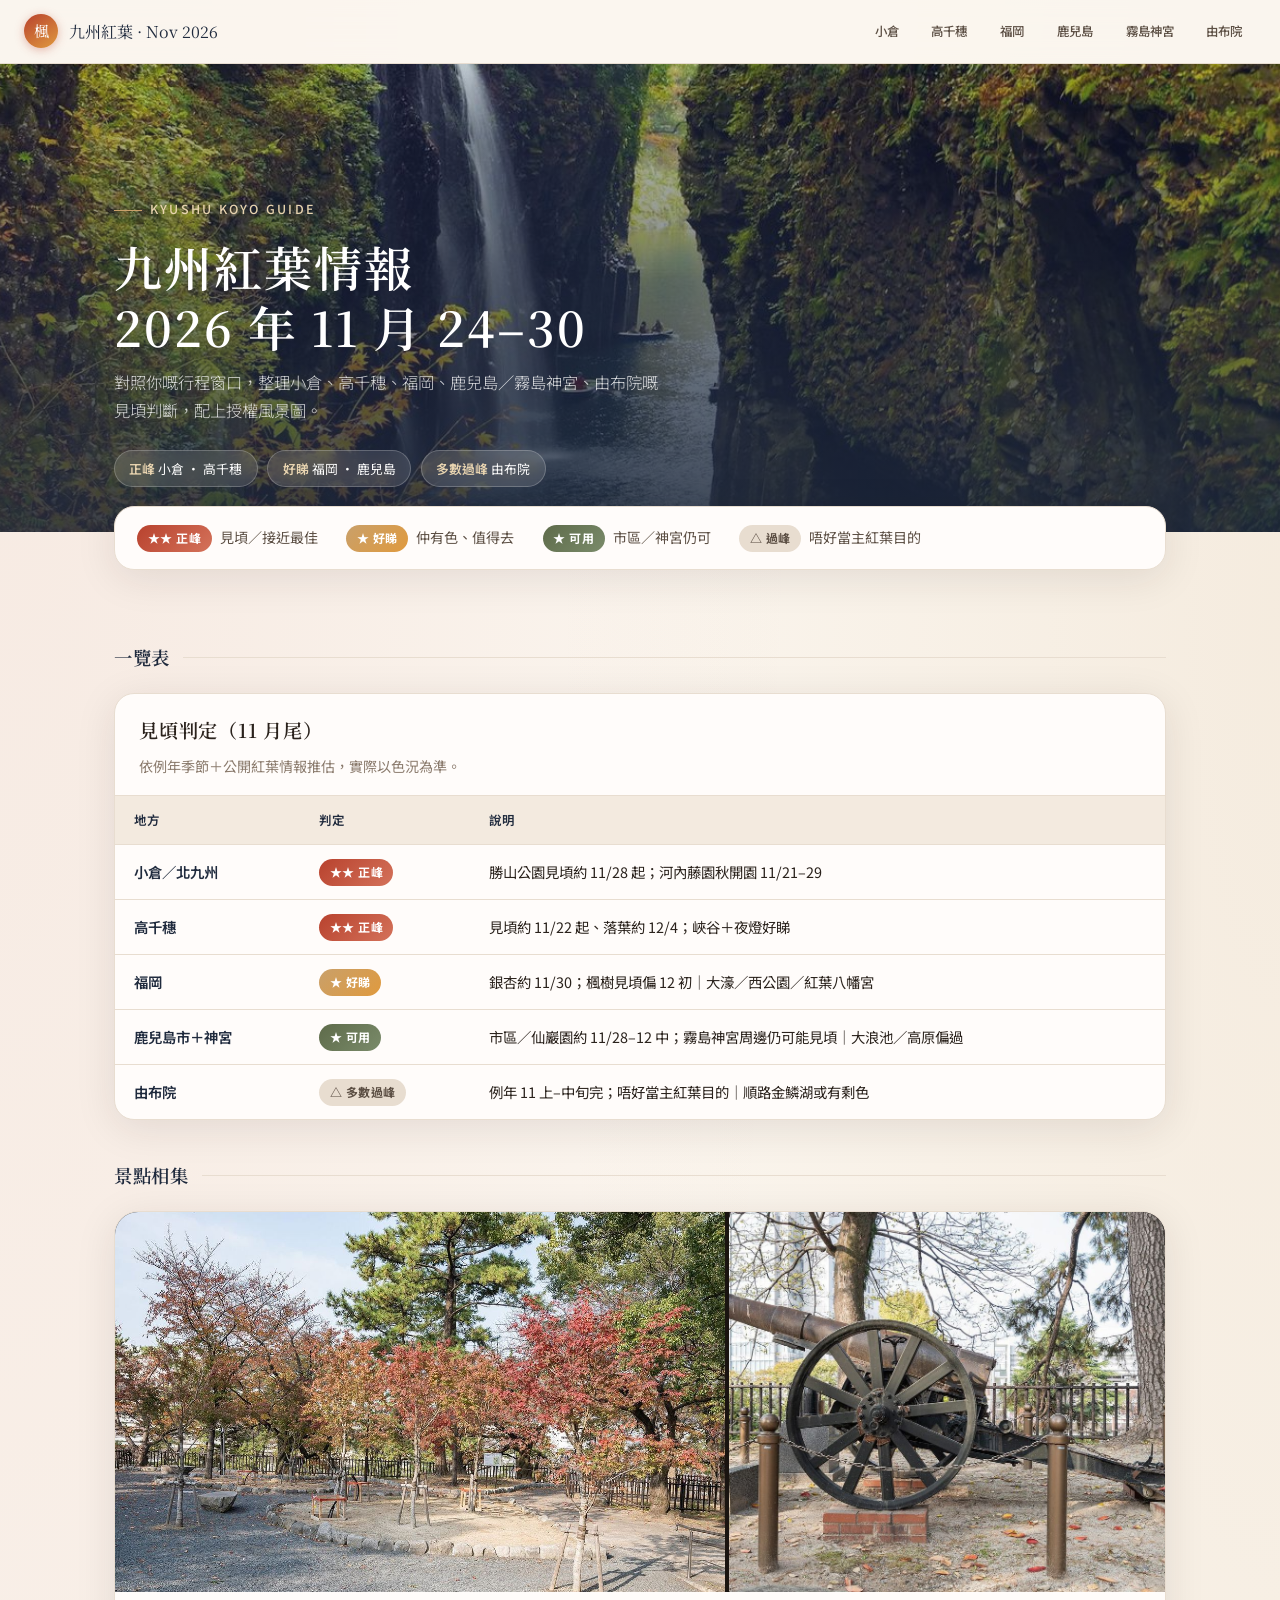
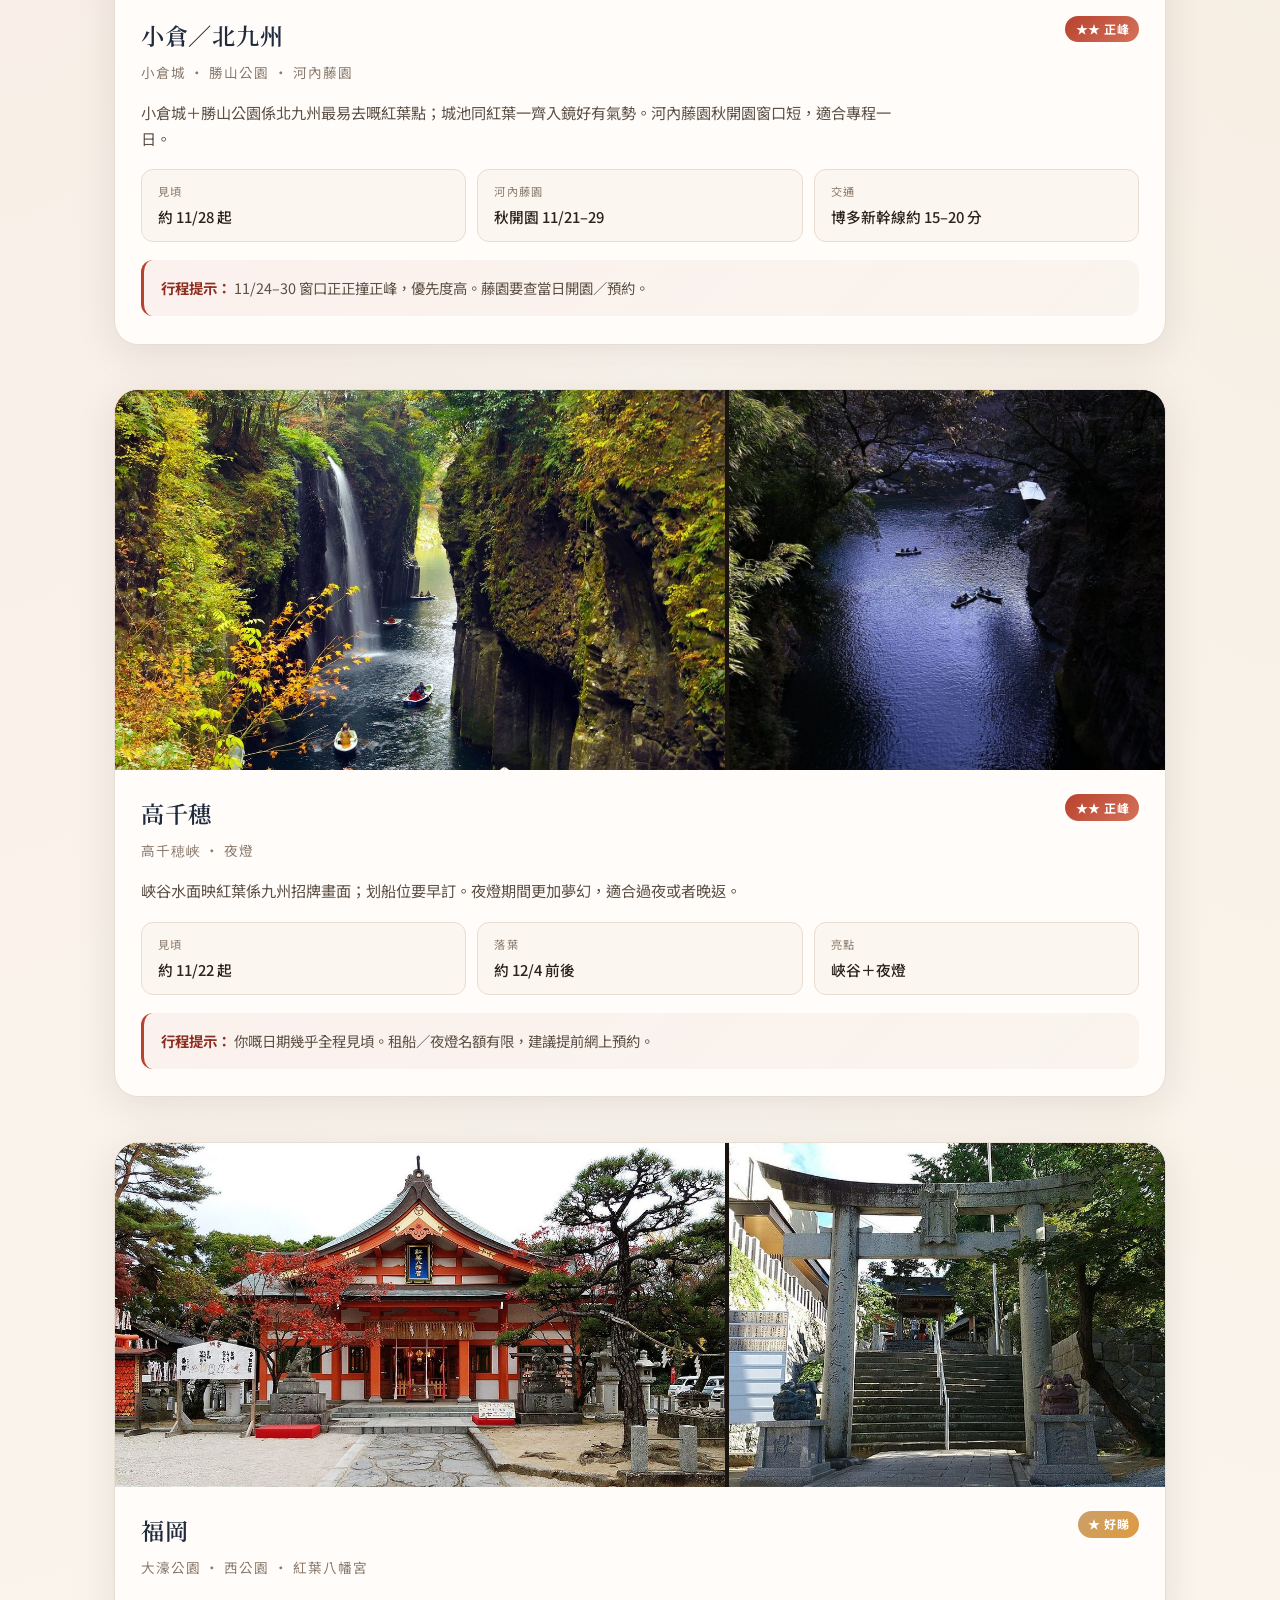
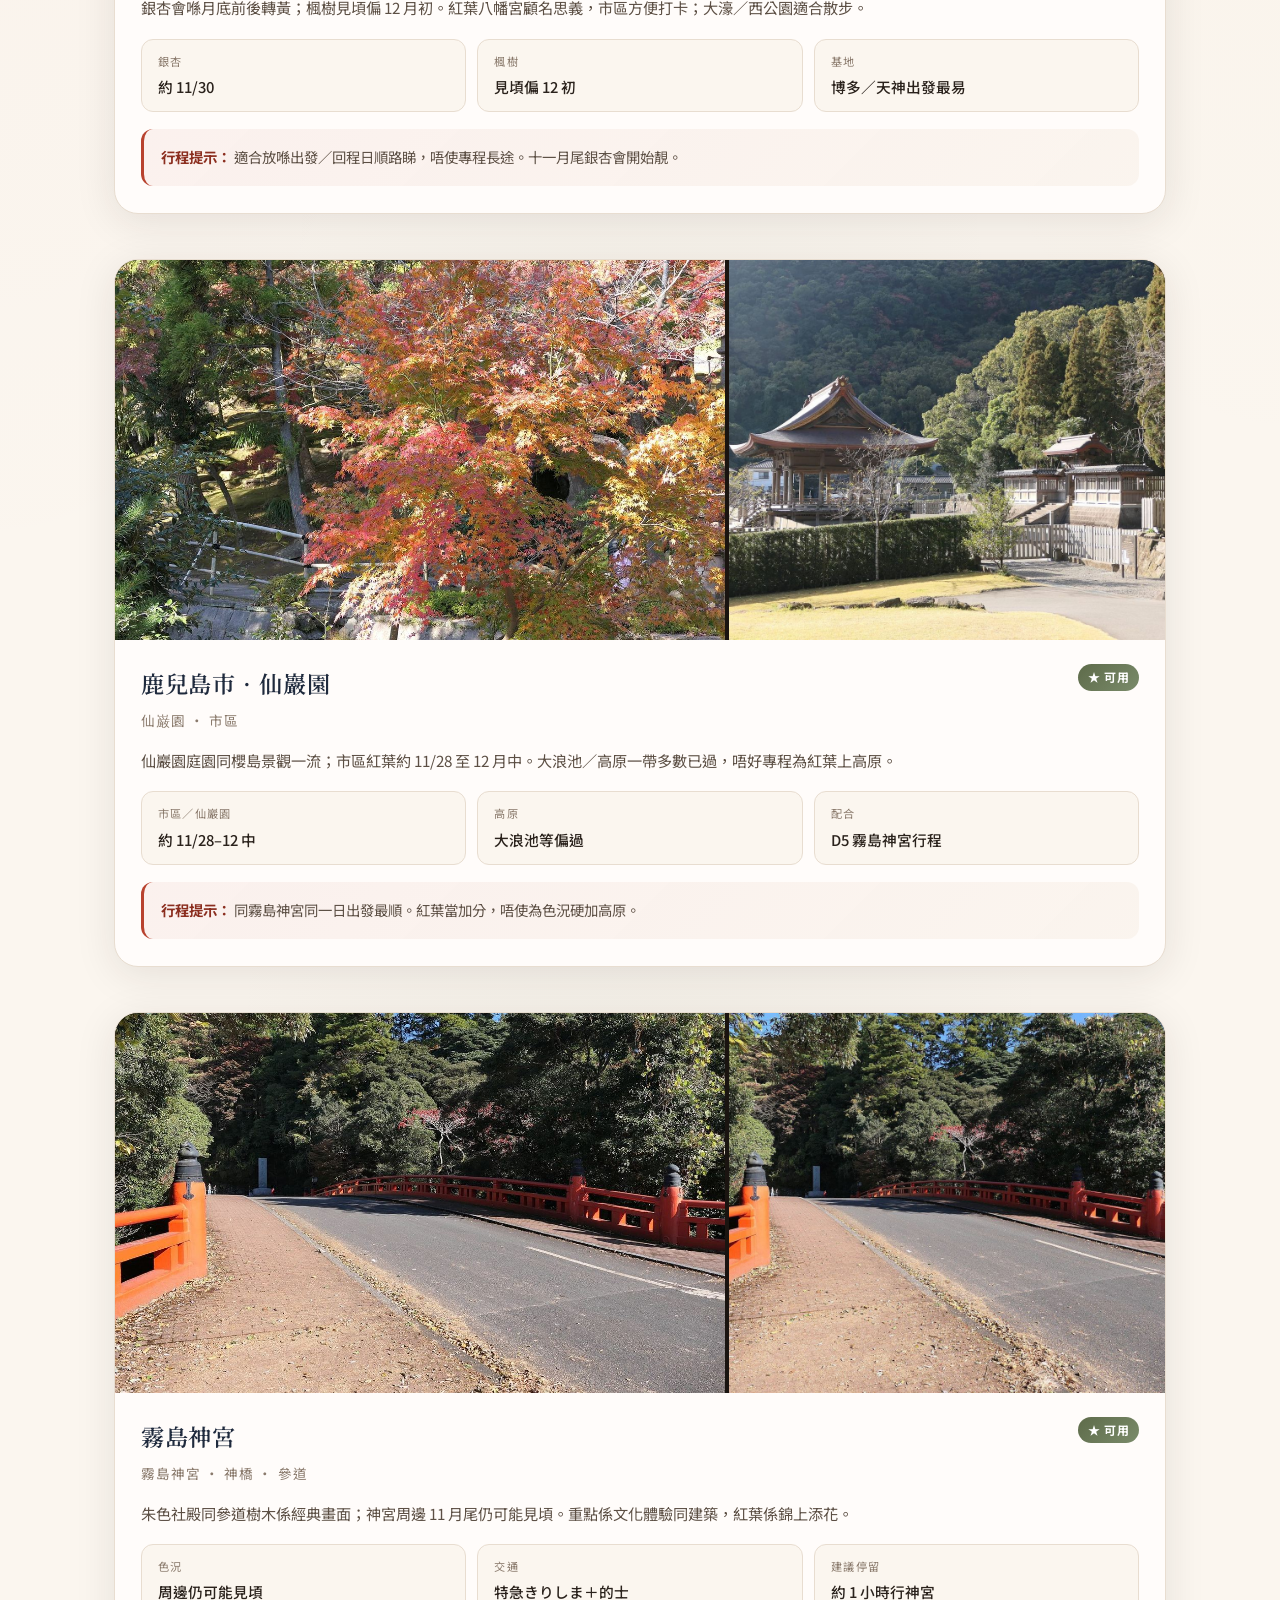
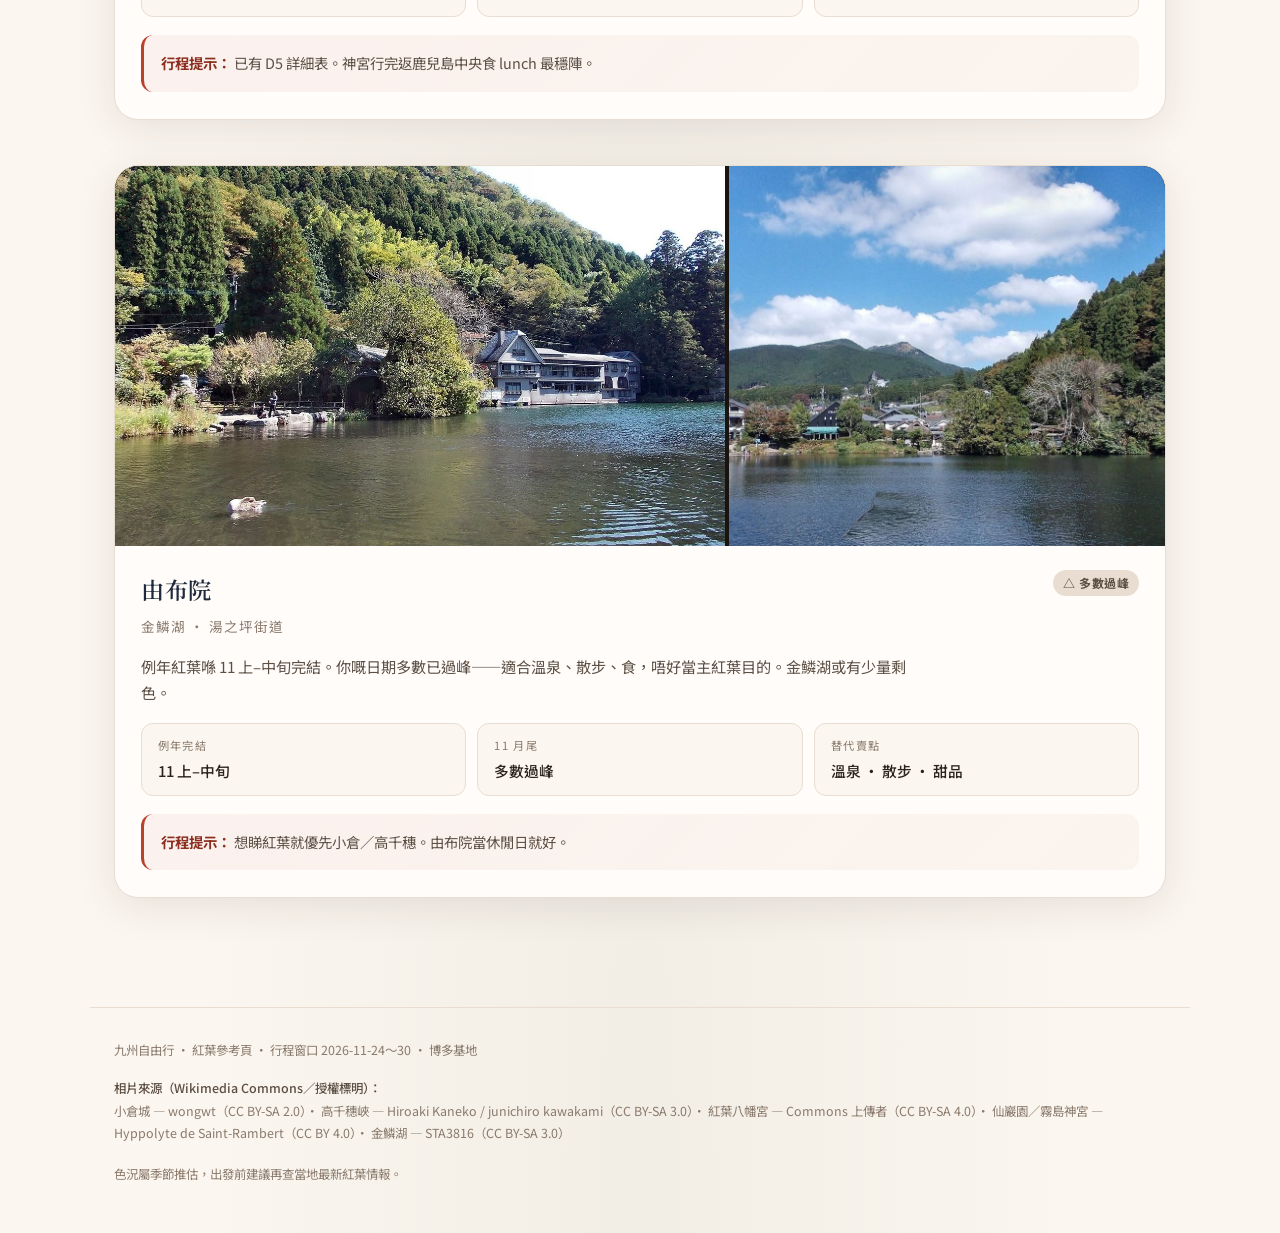
==== koyo/index.html @ 12ecab7a "Add Kyushu autumn foliage photo guide (Nov 2026) Beautiful zh-Hant page with spot ratings and Common" ====
<!DOCTYPE html>
<html lang="zh-Hant">
<head>
<meta charset="UTF-8">
<meta name="viewport" content="width=device-width, initial-scale=1.0">
<title>九州紅葉情報 · 2026 年 11 月尾 | LAWRENCE LAU</title>
<link rel="preconnect" href="https://fonts.googleapis.com">
<link rel="preconnect" href="https://fonts.gstatic.com" crossorigin>
<link href="https://fonts.googleapis.com/css2?family=Noto+Sans+TC:wght@300;400;500;700&family=Noto+Serif+JP:wght@400;600;700&display=swap" rel="stylesheet">
<style>
:root {
  --maple: #B8422E;
  --maple-deep: #8B2E1F;
  --maple-soft: #D4725A;
  --gold: #C9A06A;
  --gold-light: #E8D4B0;
  --amber: #E09A3E;
  --ink: #2A221C;
  --ink-soft: #5C4F44;
  --ink-faint: #8A7A6C;
  --washi: #FBF6EF;
  --washi-warm: #F3EADF;
  --card: #FFFCFA;
  --line: #E8DDD0;
  --moss: #5E6B4A;
  --indigo: #1F2A3D;
  --shadow: 0 8px 40px rgba(42,34,28,0.10);
  --shadow-lg: 0 20px 60px rgba(42,34,28,0.16);
  --radius: 20px;
}
*,*::before,*::after{box-sizing:border-box;margin:0;padding:0}
html{scroll-behavior:smooth}
body{
  font-family:"Noto Sans TC","PingFang TC","Hiragino Sans",sans-serif;
  background:var(--washi);color:var(--ink);line-height:1.7;
  background-image:
    radial-gradient(ellipse at 0% 0%, rgba(184,66,46,0.07) 0%, transparent 45%),
    radial-gradient(ellipse at 100% 10%, rgba(201,160,106,0.12) 0%, transparent 40%),
    radial-gradient(ellipse at 50% 100%, rgba(94,107,74,0.06) 0%, transparent 50%);
  min-height:100vh;
}
h1,h2,h3{font-family:"Noto Serif JP",serif;font-weight:600;letter-spacing:.04em}

/* NAV */
.nav{
  position:sticky;top:0;z-index:50;
  display:flex;align-items:center;justify-content:space-between;
  gap:1rem;padding:.9rem 1.5rem;
  background:rgba(251,246,239,.88);backdrop-filter:blur(14px);
  border-bottom:1px solid var(--line);
}
.nav-brand{display:flex;align-items:center;gap:.7rem;color:var(--indigo);font-family:"Noto Serif JP",serif;font-size:1rem}
.nav-brand .leaf{
  width:34px;height:34px;border-radius:50%;
  background:linear-gradient(145deg,var(--maple),var(--amber));
  display:grid;place-items:center;color:#fff;font-size:.95rem;
  box-shadow:0 2px 10px rgba(184,66,46,.35);
}
.nav-links{display:flex;flex-wrap:wrap;gap:.35rem}
.nav-links a{
  font-size:.78rem;padding:.35rem .85rem;border-radius:999px;
  color:var(--ink-soft);text-decoration:none;font-weight:500;
  transition:.2s;
}
.nav-links a:hover{background:var(--washi-warm);color:var(--maple)}

/* HERO */
.hero{
  position:relative;overflow:hidden;
  min-height:52vh;display:grid;align-items:end;
  color:#fff;
}
.hero-bg{
  position:absolute;inset:0;
  background:
    linear-gradient(180deg, rgba(31,42,61,.25) 0%, rgba(31,42,61,.55) 45%, rgba(31,42,61,.88) 100%),
    url("img/takachiho-hero.jpg") center/cover no-repeat;
  transform:scale(1.02);
}
.hero-inner{position:relative;z-index:1;padding:3.5rem 1.5rem 2.8rem;max-width:1100px;margin:0 auto;width:100%}
.hero-kicker{
  display:inline-flex;align-items:center;gap:.5rem;
  font-size:.78rem;letter-spacing:.18em;text-transform:uppercase;
  color:var(--gold-light);margin-bottom:1rem;font-weight:500;
}
.hero-kicker::before{content:"";width:28px;height:1px;background:var(--gold)}
.hero h1{font-size:clamp(1.8rem,4.5vw,3rem);line-height:1.25;margin-bottom:.8rem;color:#fff}
.hero p{max-width:34rem;font-size:1.02rem;color:rgba(255,255,255,.82);font-weight:300}
.hero-meta{
  display:flex;flex-wrap:wrap;gap:.6rem;margin-top:1.6rem;
}
.chip{
  background:rgba(255,255,255,.12);border:1px solid rgba(255,255,255,.22);
  backdrop-filter:blur(8px);padding:.4rem .9rem;border-radius:999px;
  font-size:.8rem;color:#fff;
}
.chip strong{color:var(--gold-light);font-weight:600}

/* LEGEND */
.legend{
  max-width:1100px;margin:-1.6rem auto 0;position:relative;z-index:2;
  padding:0 1.5rem;
}
.legend-card{
  background:var(--card);border-radius:var(--radius);
  box-shadow:var(--shadow);border:1px solid var(--line);
  padding:1.1rem 1.4rem;display:flex;flex-wrap:wrap;gap:1rem 1.8rem;align-items:center;
}
.legend-item{display:flex;align-items:center;gap:.5rem;font-size:.88rem;color:var(--ink-soft)}
.badge{
  display:inline-flex;align-items:center;gap:.25rem;
  padding:.2rem .65rem;border-radius:999px;font-size:.75rem;font-weight:700;
  letter-spacing:.04em;
}
.badge-peak{background:linear-gradient(135deg,#B8422E,#D4725A);color:#fff}
.badge-good{background:linear-gradient(135deg,#C9A06A,#E09A3E);color:#fff}
.badge-ok{background:linear-gradient(135deg,#5E6B4A,#7A8B6A);color:#fff}
.badge-past{background:#E8DDD0;color:var(--ink-soft)}

/* SECTIONS */
.wrap{max-width:1100px;margin:0 auto;padding:2.5rem 1.5rem 4rem}
.spot{
  margin-bottom:2.8rem;
  background:var(--card);border-radius:calc(var(--radius) + 4px);
  border:1px solid var(--line);box-shadow:var(--shadow);
  overflow:hidden;
  transition:box-shadow .3s, transform .3s;
}
.spot:hover{box-shadow:var(--shadow-lg)}
.spot-gallery{
  display:grid;grid-template-columns:1.4fr 1fr;gap:4px;background:#1a1410;
  min-height:280px;
}
.spot-gallery img{
  width:100%;height:100%;object-fit:cover;display:block;
  min-height:280px;max-height:380px;
  transition:transform .6s ease;
}
.spot:hover .spot-gallery img{transform:scale(1.03)}
.spot-gallery .solo{grid-column:1 / -1}
.spot-gallery.single{grid-template-columns:1fr}
@media (max-width:720px){
  .spot-gallery{grid-template-columns:1fr}
  .spot-gallery img{min-height:220px;max-height:260px}
}
.spot-body{padding:1.5rem 1.6rem 1.7rem}
.spot-head{display:flex;flex-wrap:wrap;align-items:flex-start;justify-content:space-between;gap:1rem;margin-bottom:1rem}
.spot-title{display:flex;flex-direction:column;gap:.35rem}
.spot-title h2{font-size:1.45rem;color:var(--indigo)}
.spot-title .jp{font-size:.85rem;color:var(--ink-faint);font-weight:400;letter-spacing:.08em}
.spot-desc{color:var(--ink-soft);font-size:.95rem;margin-bottom:1.1rem;max-width:48rem}
.facts{
  display:grid;grid-template-columns:repeat(auto-fit,minmax(180px,1fr));gap:.7rem;
}
.fact{
  background:var(--washi);border:1px solid var(--line);border-radius:12px;
  padding:.75rem 1rem;
}
.fact .label{font-size:.7rem;letter-spacing:.12em;color:var(--ink-faint);text-transform:uppercase;margin-bottom:.2rem}
.fact .value{font-size:.92rem;font-weight:500;color:var(--ink)}
.tips{
  margin-top:1.1rem;padding:1rem 1.1rem;border-radius:12px;
  background:linear-gradient(135deg,rgba(184,66,46,.06),rgba(201,160,106,.08));
  border-left:3px solid var(--maple);font-size:.9rem;color:var(--ink-soft);
}
.tips strong{color:var(--maple-deep)}

/* SUMMARY TABLE */
.table-wrap{
  background:var(--card);border:1px solid var(--line);border-radius:var(--radius);
  box-shadow:var(--shadow);overflow:hidden;margin-bottom:2.5rem;
}
.table-wrap h2{padding:1.3rem 1.5rem .5rem;font-size:1.2rem}
.table-wrap .sub{padding:0 1.5rem 1rem;color:var(--ink-faint);font-size:.88rem}
table{width:100%;border-collapse:collapse;font-size:.9rem}
th,td{padding:.85rem 1.2rem;text-align:left;border-top:1px solid var(--line)}
th{background:var(--washi-warm);font-weight:600;color:var(--indigo);font-size:.78rem;letter-spacing:.06em}
td.place{font-weight:600;color:var(--indigo)}
@media (max-width:640px){
  .hide-sm{display:none}
  th,td{padding:.7rem .8rem}
}

/* FOOTER */
footer{
  border-top:1px solid var(--line);padding:2rem 1.5rem 3rem;
  max-width:1100px;margin:0 auto;color:var(--ink-faint);font-size:.78rem;
}
footer a{color:var(--maple)}
.credits{margin-top:1rem;line-height:1.8}
.credits strong{color:var(--ink-soft);font-weight:500}

.section-label{
  display:flex;align-items:center;gap:.8rem;margin:2rem 0 1.2rem;
}
.section-label h2{font-size:1.15rem;color:var(--indigo)}
.section-label::after{content:"";flex:1;height:1px;background:var(--line)}
</style>
</head>
<body>

<nav class="nav">
  <div class="nav-brand"><span class="leaf">楓</span>九州紅葉 · Nov 2026</div>
  <div class="nav-links">
    <a href="#kokura">小倉</a>
    <a href="#takachiho">高千穗</a>
    <a href="#fukuoka">福岡</a>
    <a href="#kagoshima">鹿兒島</a>
    <a href="#kirishima">霧島神宮</a>
    <a href="#yufuin">由布院</a>
  </div>
</nav>

<header class="hero">
  <div class="hero-bg" aria-hidden="true"></div>
  <div class="hero-inner">
    <div class="hero-kicker">Kyushu Koyo Guide</div>
    <h1>九州紅葉情報<br>2026 年 11 月 24–30</h1>
    <p>對照你嘅行程窗口，整理小倉、高千穗、福岡、鹿兒島／霧島神宮、由布院嘅見頃判斷，配上授權風景圖。</p>
    <div class="hero-meta">
      <span class="chip"><strong>正峰</strong> 小倉 · 高千穗</span>
      <span class="chip"><strong>好睇</strong> 福岡 · 鹿兒島</span>
      <span class="chip"><strong>多數過峰</strong> 由布院</span>
    </div>
  </div>
</header>

<div class="legend">
  <div class="legend-card">
    <div class="legend-item"><span class="badge badge-peak">★★ 正峰</span> 見頃／接近最佳</div>
    <div class="legend-item"><span class="badge badge-good">★ 好睇</span> 仲有色、值得去</div>
    <div class="legend-item"><span class="badge badge-ok">★ 可用</span> 市區／神宮仍可</div>
    <div class="legend-item"><span class="badge badge-past">△ 過峰</span> 唔好當主紅葉目的</div>
  </div>
</div>

<main class="wrap">

  <div class="section-label"><h2>一覽表</h2></div>
  <div class="table-wrap">
    <h2>見頃判定（11 月尾）</h2>
    <p class="sub">依例年季節＋公開紅葉情報推估，實際以色況為準。</p>
    <table>
      <thead>
        <tr><th>地方</th><th>判定</th><th class="hide-sm">說明</th></tr>
      </thead>
      <tbody>
        <tr>
          <td class="place">小倉／北九州</td>
          <td><span class="badge badge-peak">★★ 正峰</span></td>
          <td class="hide-sm">勝山公園見頃約 11/28 起；河內藤園秋開園 11/21–29</td>
        </tr>
        <tr>
          <td class="place">高千穗</td>
          <td><span class="badge badge-peak">★★ 正峰</span></td>
          <td class="hide-sm">見頃約 11/22 起、落葉約 12/4；峽谷＋夜燈好睇</td>
        </tr>
        <tr>
          <td class="place">福岡</td>
          <td><span class="badge badge-good">★ 好睇</span></td>
          <td class="hide-sm">銀杏約 11/30；楓樹見頃偏 12 初｜大濠／西公園／紅葉八幡宮</td>
        </tr>
        <tr>
          <td class="place">鹿兒島市＋神宮</td>
          <td><span class="badge badge-ok">★ 可用</span></td>
          <td class="hide-sm">市區／仙巖園約 11/28–12 中；霧島神宮周邊仍可能見頃｜大浪池／高原偏過</td>
        </tr>
        <tr>
          <td class="place">由布院</td>
          <td><span class="badge badge-past">△ 多數過峰</span></td>
          <td class="hide-sm">例年 11 上–中旬完；唔好當主紅葉目的｜順路金鱗湖或有剩色</td>
        </tr>
      </tbody>
    </table>
  </div>

  <div class="section-label"><h2>景點相集</h2></div>

  <!-- KOKURA -->
  <article class="spot" id="kokura">
    <div class="spot-gallery">
      <img src="img/kokura-hero.jpg" alt="小倉城秋色" loading="lazy">
      <img src="img/kokura-2.jpg" alt="小倉城另一角度" loading="lazy">
    </div>
    <div class="spot-body">
      <div class="spot-head">
        <div class="spot-title">
          <h2>小倉／北九州</h2>
          <span class="jp">小倉城 · 勝山公園 · 河內藤園</span>
        </div>
        <span class="badge badge-peak">★★ 正峰</span>
      </div>
      <p class="spot-desc">小倉城＋勝山公園係北九州最易去嘅紅葉點；城池同紅葉一齊入鏡好有氣勢。河內藤園秋開園窗口短，適合專程一日。</p>
      <div class="facts">
        <div class="fact"><div class="label">見頃</div><div class="value">約 11/28 起</div></div>
        <div class="fact"><div class="label">河內藤園</div><div class="value">秋開園 11/21–29</div></div>
        <div class="fact"><div class="label">交通</div><div class="value">博多新幹線約 15–20 分</div></div>
      </div>
      <div class="tips"><strong>行程提示：</strong> 11/24–30 窗口正正撞正峰，優先度高。藤園要查當日開園／預約。</div>
    </div>
  </article>

  <!-- TAKACHIHO -->
  <article class="spot" id="takachiho">
    <div class="spot-gallery">
      <img src="img/takachiho-hero.jpg" alt="高千穗峽秋色" loading="lazy">
      <img src="img/takachiho-2.jpg" alt="高千穗峽" loading="lazy">
    </div>
    <div class="spot-body">
      <div class="spot-head">
        <div class="spot-title">
          <h2>高千穗</h2>
          <span class="jp">高千穂峡 · 夜燈</span>
        </div>
        <span class="badge badge-peak">★★ 正峰</span>
      </div>
      <p class="spot-desc">峽谷水面映紅葉係九州招牌畫面；划船位要早訂。夜燈期間更加夢幻，適合過夜或者晚返。</p>
      <div class="facts">
        <div class="fact"><div class="label">見頃</div><div class="value">約 11/22 起</div></div>
        <div class="fact"><div class="label">落葉</div><div class="value">約 12/4 前後</div></div>
        <div class="fact"><div class="label">亮點</div><div class="value">峽谷＋夜燈</div></div>
      </div>
      <div class="tips"><strong>行程提示：</strong> 你嘅日期幾乎全程見頃。租船／夜燈名額有限，建議提前網上預約。</div>
    </div>
  </article>

  <!-- FUKUOKA -->
  <article class="spot" id="fukuoka">
    <div class="spot-gallery">
      <img src="img/fukuoka-hero.jpg" alt="福岡紅葉八幡宮" loading="lazy">
      <img src="img/fukuoka-2.jpg" alt="紅葉八幡宮鳥居" loading="lazy">
    </div>
    <div class="spot-body">
      <div class="spot-head">
        <div class="spot-title">
          <h2>福岡</h2>
          <span class="jp">大濠公園 · 西公園 · 紅葉八幡宮</span>
        </div>
        <span class="badge badge-good">★ 好睇</span>
      </div>
      <p class="spot-desc">銀杏會喺月底前後轉黃；楓樹見頃偏 12 月初。紅葉八幡宮顧名思義，市區方便打卡；大濠／西公園適合散步。</p>
      <div class="facts">
        <div class="fact"><div class="label">銀杏</div><div class="value">約 11/30</div></div>
        <div class="fact"><div class="label">楓樹</div><div class="value">見頃偏 12 初</div></div>
        <div class="fact"><div class="label">基地</div><div class="value">博多／天神出發最易</div></div>
      </div>
      <div class="tips"><strong>行程提示：</strong> 適合放喺出發／回程日順路睇，唔使專程長途。十一月尾銀杏會開始靚。</div>
    </div>
  </article>

  <!-- KAGOSHIMA -->
  <article class="spot" id="kagoshima">
    <div class="spot-gallery">
      <img src="img/kagoshima-hero.jpg" alt="仙巖園庭園" loading="lazy">
      <img src="img/kagoshima-2.jpg" alt="仙巖園散步道" loading="lazy">
    </div>
    <div class="spot-body">
      <div class="spot-head">
        <div class="spot-title">
          <h2>鹿兒島市 · 仙巖園</h2>
          <span class="jp">仙巌園 · 市區</span>
        </div>
        <span class="badge badge-ok">★ 可用</span>
      </div>
      <p class="spot-desc">仙巖園庭園同櫻島景觀一流；市區紅葉約 11/28 至 12 月中。大浪池／高原一帶多數已過，唔好專程為紅葉上高原。</p>
      <div class="facts">
        <div class="fact"><div class="label">市區／仙巖園</div><div class="value">約 11/28–12 中</div></div>
        <div class="fact"><div class="label">高原</div><div class="value">大浪池等偏過</div></div>
        <div class="fact"><div class="label">配合</div><div class="value">D5 霧島神宮行程</div></div>
      </div>
      <div class="tips"><strong>行程提示：</strong> 同霧島神宮同一日出發最順。紅葉當加分，唔使為色況硬加高原。</div>
    </div>
  </article>

  <!-- KIRISHIMA -->
  <article class="spot" id="kirishima">
    <div class="spot-gallery">
      <img src="img/kirishima-hero.jpg" alt="霧島神宮參道" loading="lazy">
      <img src="img/kirishima-2.jpg" alt="霧島神宮神橋" loading="lazy">
    </div>
    <div class="spot-body">
      <div class="spot-head">
        <div class="spot-title">
          <h2>霧島神宮</h2>
          <span class="jp">霧島神宮 · 神橋 · 參道</span>
        </div>
        <span class="badge badge-ok">★ 可用</span>
      </div>
      <p class="spot-desc">朱色社殿同參道樹木係經典畫面；神宮周邊 11 月尾仍可能見頃。重點係文化體驗同建築，紅葉係錦上添花。</p>
      <div class="facts">
        <div class="fact"><div class="label">色況</div><div class="value">周邊仍可能見頃</div></div>
        <div class="fact"><div class="label">交通</div><div class="value">特急きりしま＋的士</div></div>
        <div class="fact"><div class="label">建議停留</div><div class="value">約 1 小時行神宮</div></div>
      </div>
      <div class="tips"><strong>行程提示：</strong> 已有 D5 詳細表。神宮行完返鹿兒島中央食 lunch 最穩陣。</div>
    </div>
  </article>

  <!-- YUFUIN -->
  <article class="spot" id="yufuin">
    <div class="spot-gallery">
      <img src="img/yufuin-hero.jpg" alt="金鱗湖" loading="lazy">
      <img src="img/yufuin-2.jpg" alt="金鱗湖秋景" loading="lazy">
    </div>
    <div class="spot-body">
      <div class="spot-head">
        <div class="spot-title">
          <h2>由布院</h2>
          <span class="jp">金鱗湖 · 湯之坪街道</span>
        </div>
        <span class="badge badge-past">△ 多數過峰</span>
      </div>
      <p class="spot-desc">例年紅葉喺 11 上–中旬完結。你嘅日期多數已過峰——適合溫泉、散步、食，唔好當主紅葉目的。金鱗湖或有少量剩色。</p>
      <div class="facts">
        <div class="fact"><div class="label">例年完結</div><div class="value">11 上–中旬</div></div>
        <div class="fact"><div class="label">11 月尾</div><div class="value">多數過峰</div></div>
        <div class="fact"><div class="label">替代賣點</div><div class="value">溫泉 · 散步 · 甜品</div></div>
      </div>
      <div class="tips"><strong>行程提示：</strong> 想睇紅葉就優先小倉／高千穗。由布院當休閒日就好。</div>
    </div>
  </article>

</main>

<footer>
  <p>九州自由行 · 紅葉參考頁 · 行程窗口 2026-11-24～30 · 博多基地</p>
  <div class="credits">
    <strong>相片來源（Wikimedia Commons／授權標明）：</strong><br>
    小倉城 — wongwt（CC BY-SA 2.0）·
    高千穗峽 — Hiroaki Kaneko / junichiro kawakami（CC BY-SA 3.0）·
    紅葉八幡宮 — Commons 上傳者（CC BY-SA 4.0）·
    仙巖園／霧島神宮 — Hyppolyte de Saint-Rambert（CC BY 4.0）·
    金鱗湖 — STA3816（CC BY-SA 3.0）
  </div>
  <p style="margin-top:1.2rem">色況屬季節推估，出發前建議再查當地最新紅葉情報。</p>
</footer>

</body>
</html>
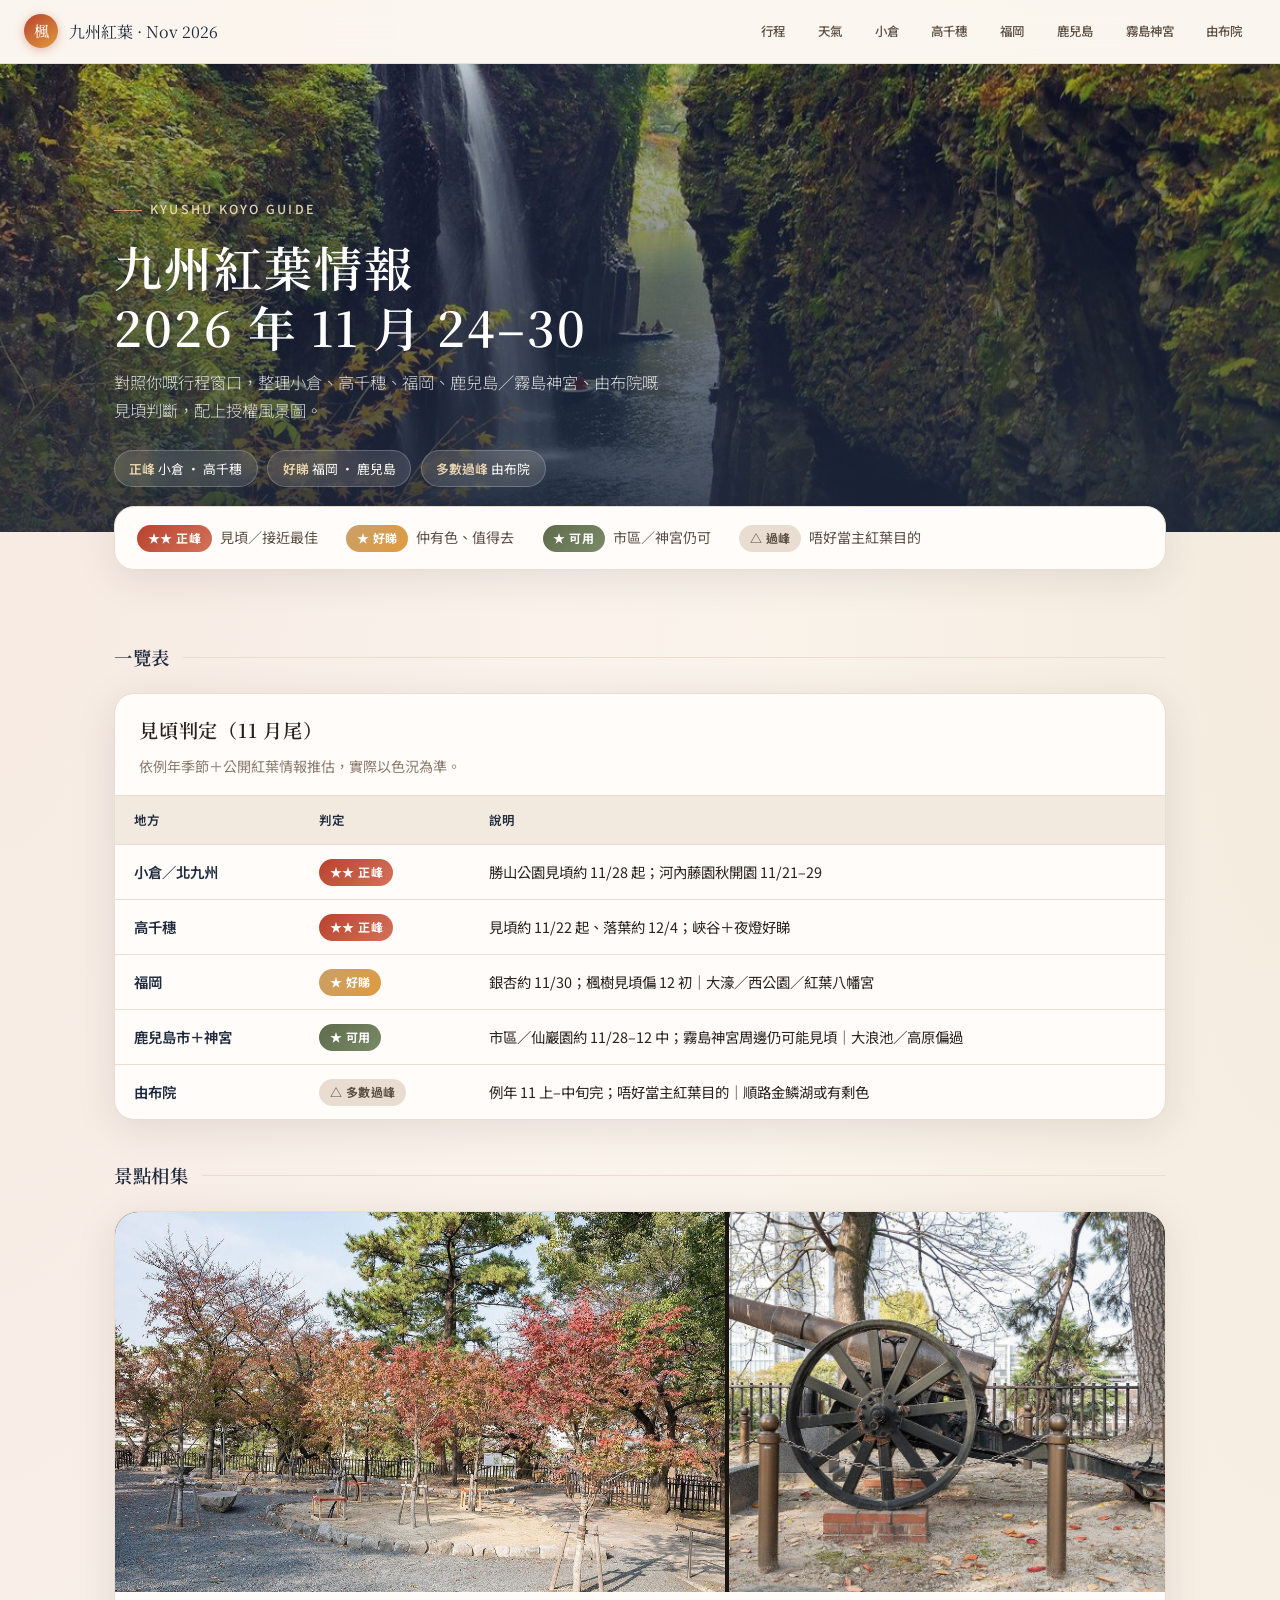
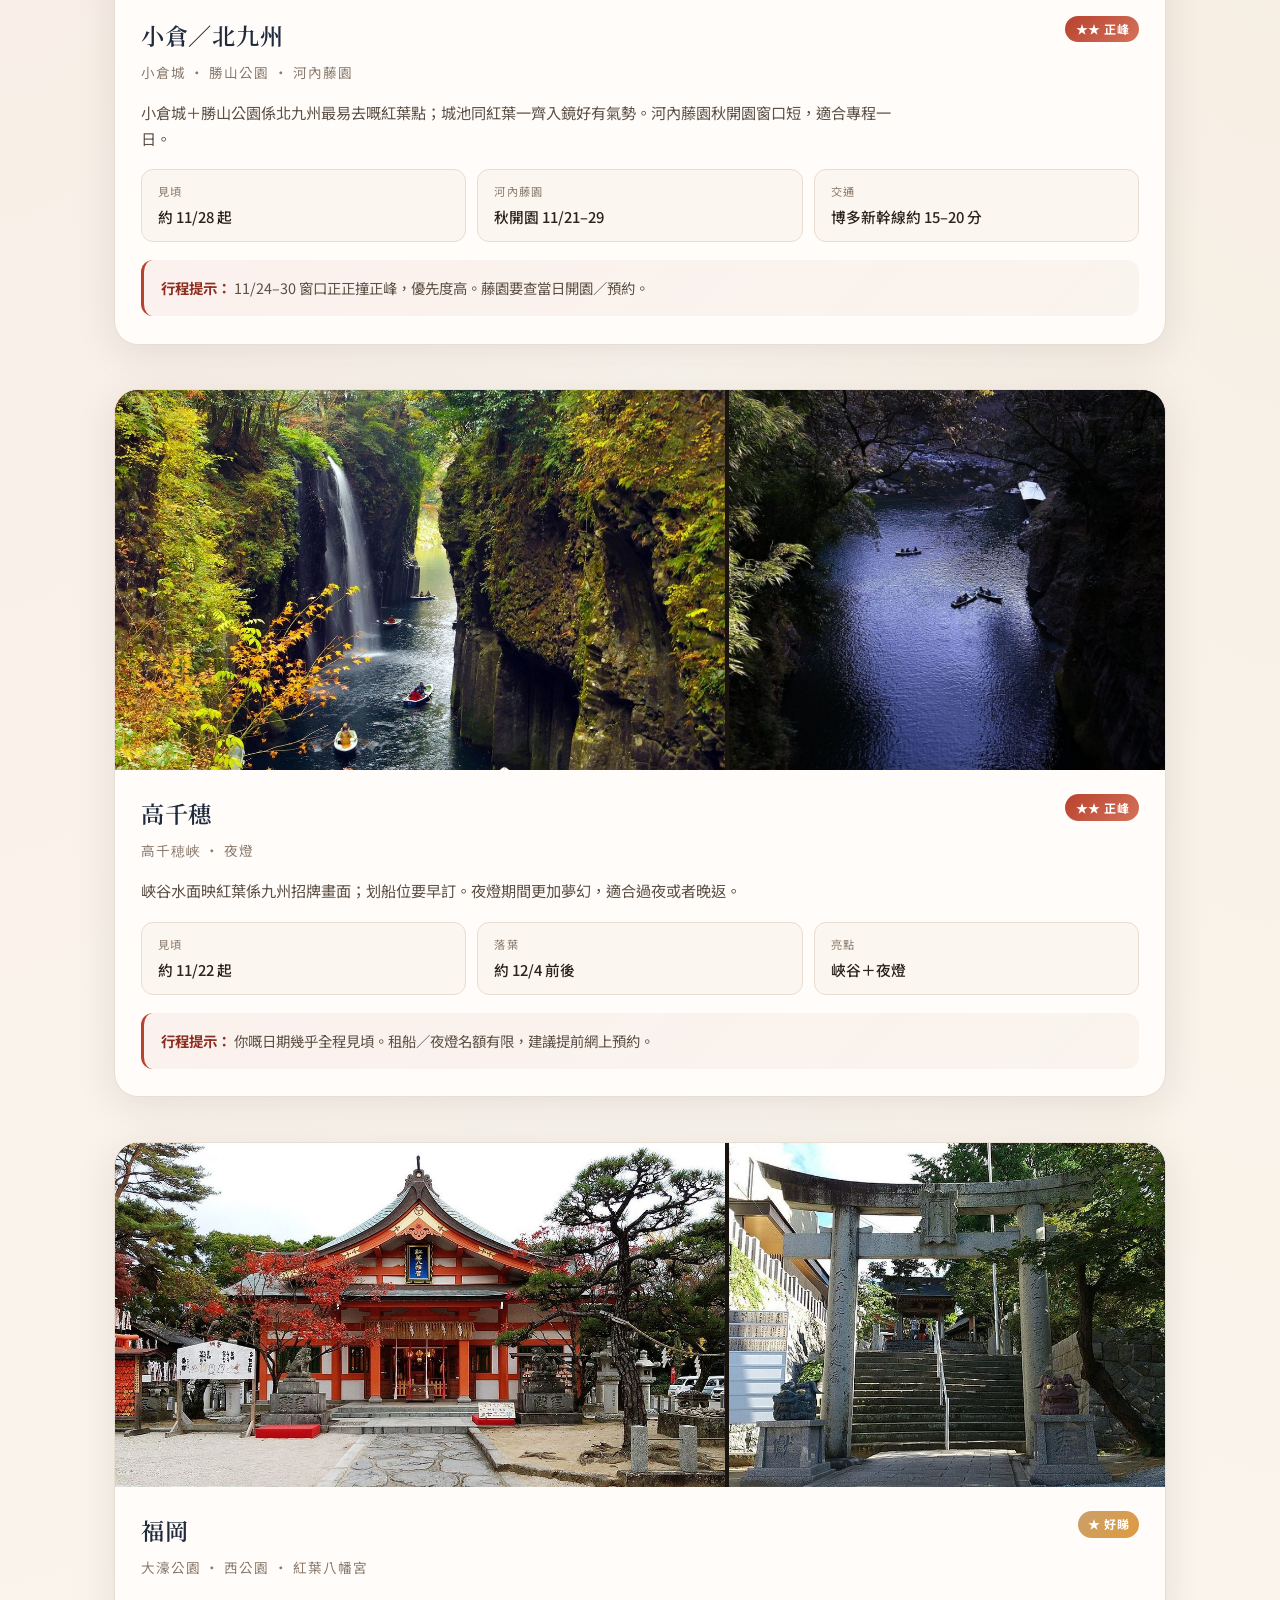
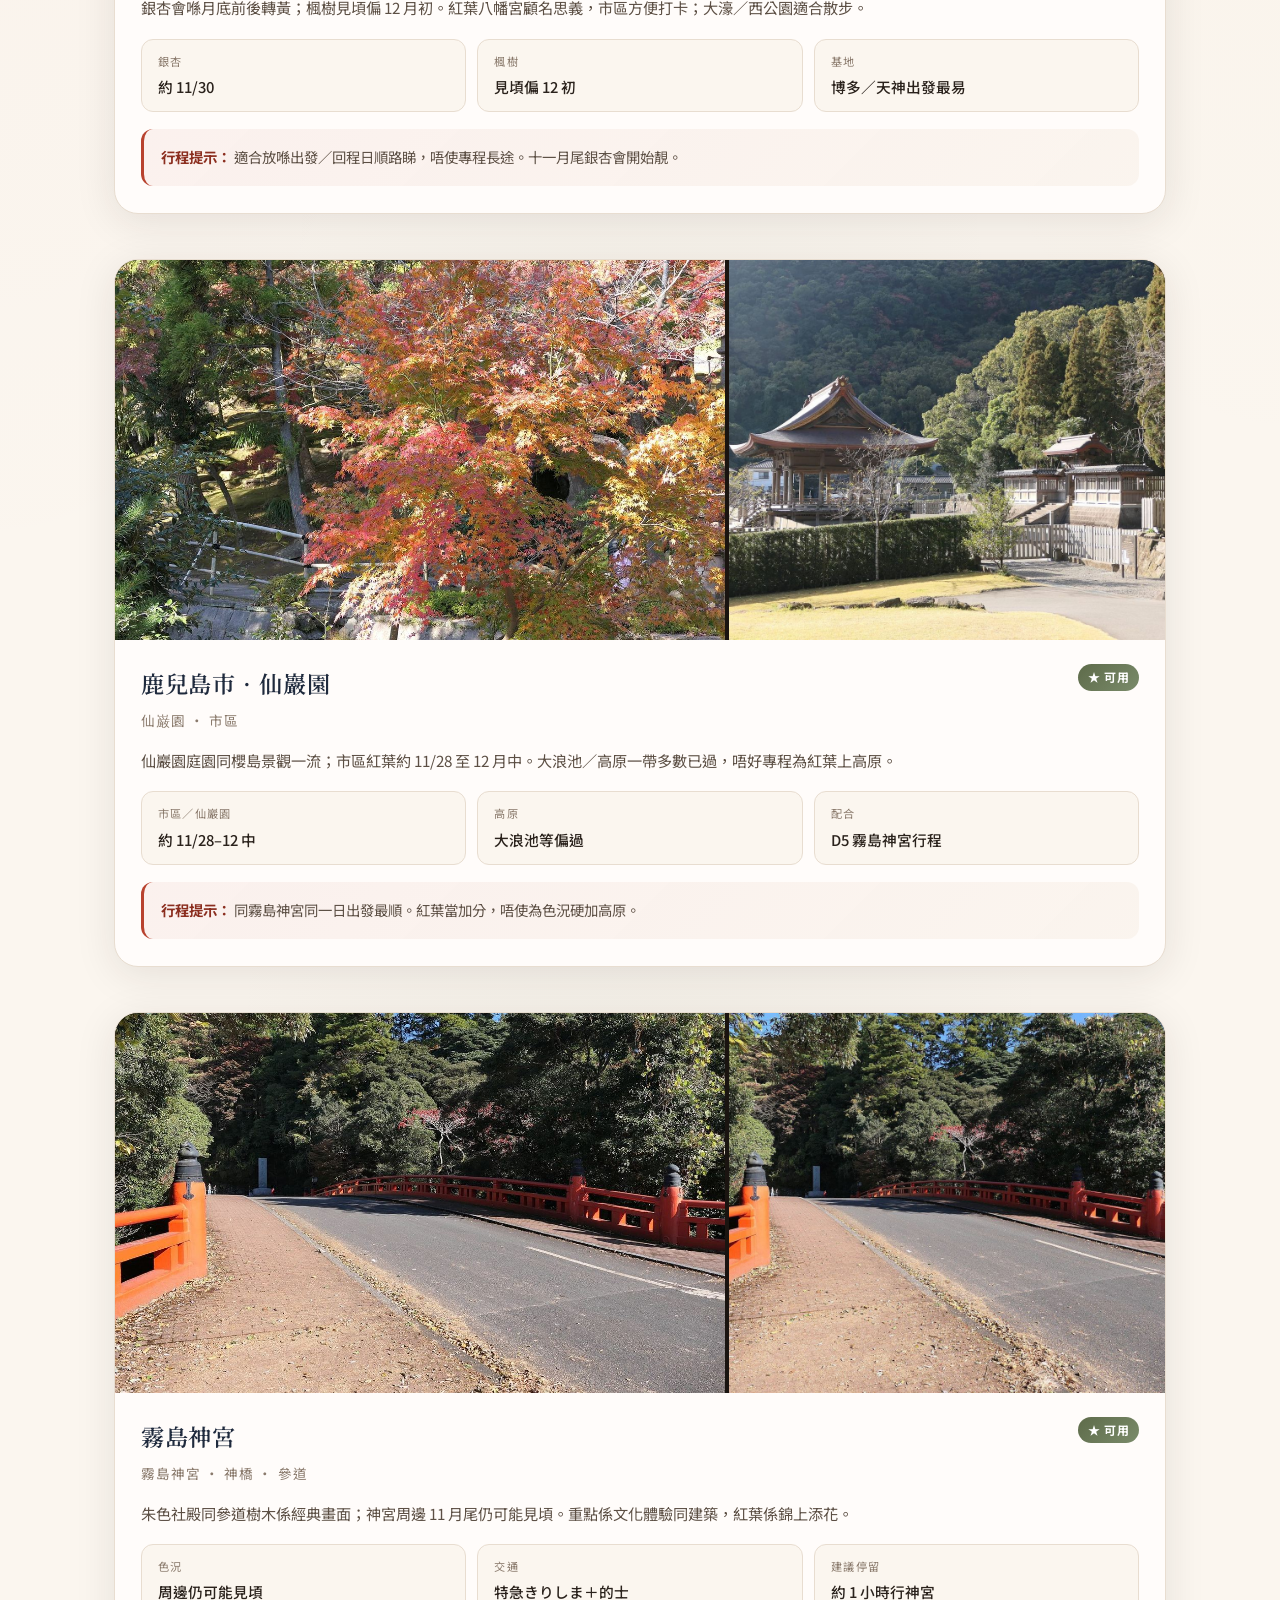
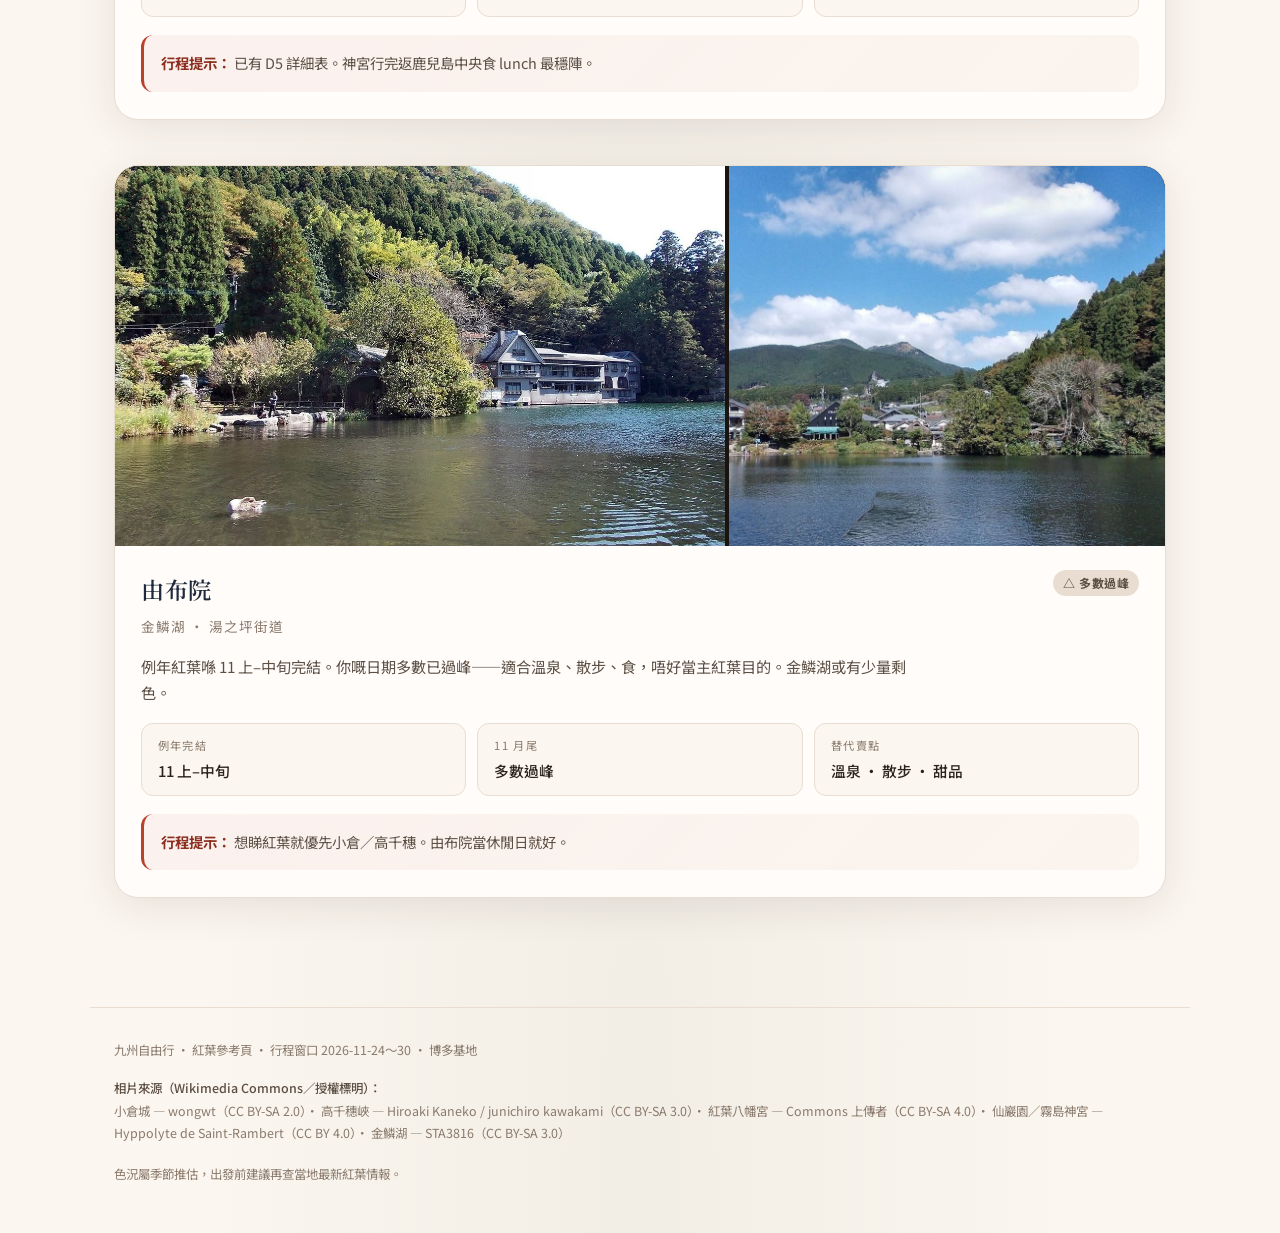
==== commit 66ca4ffe: "Restore wafu dashboard style and add interactive weather page Bring back the indigo, gold and washi " ====
--- a/koyo/index.html
+++ b/koyo/index.html
@@ -202,6 +202,8 @@
 <nav class="nav">
   <div class="nav-brand"><span class="leaf">楓</span>九州紅葉 · Nov 2026</div>
   <div class="nav-links">
+    <a href="../">行程</a>
+    <a href="../weather.html">天氣</a>
     <a href="#kokura">小倉</a>
     <a href="#takachiho">高千穗</a>
     <a href="#fukuoka">福岡</a>
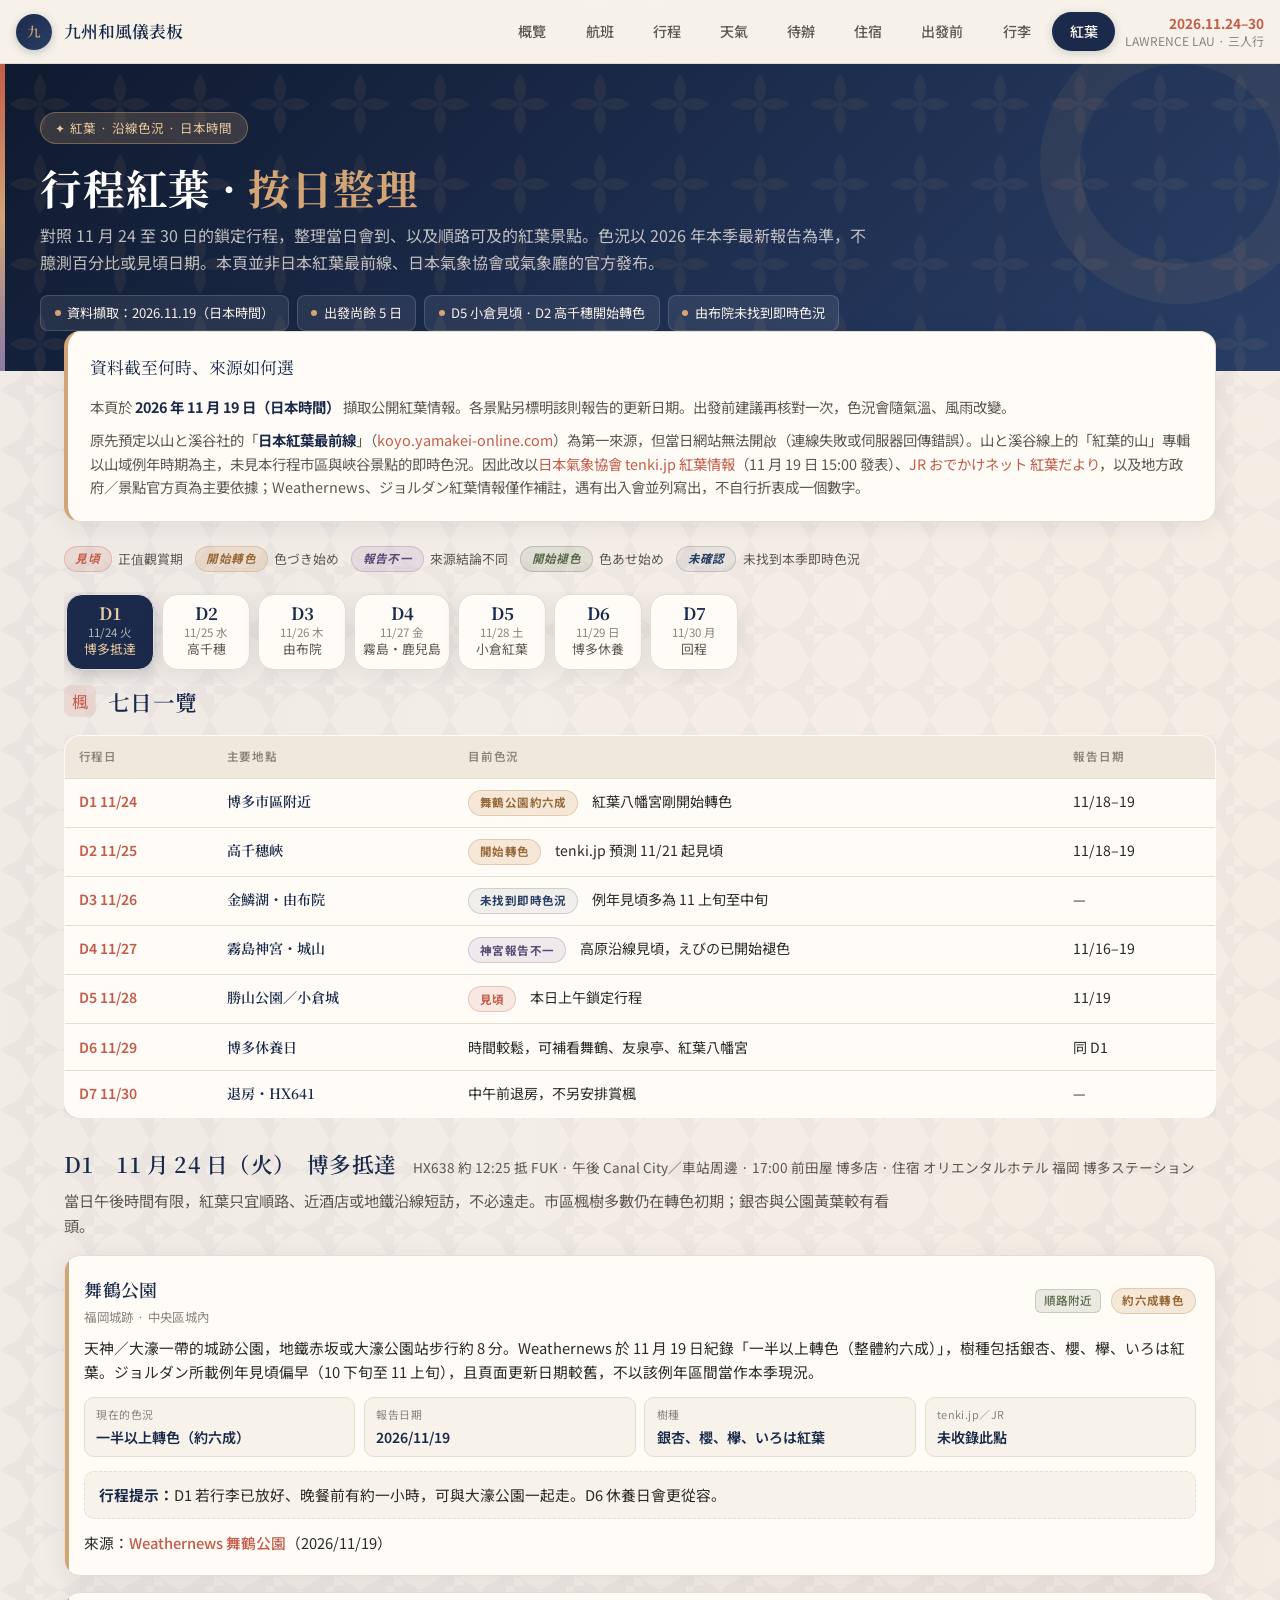
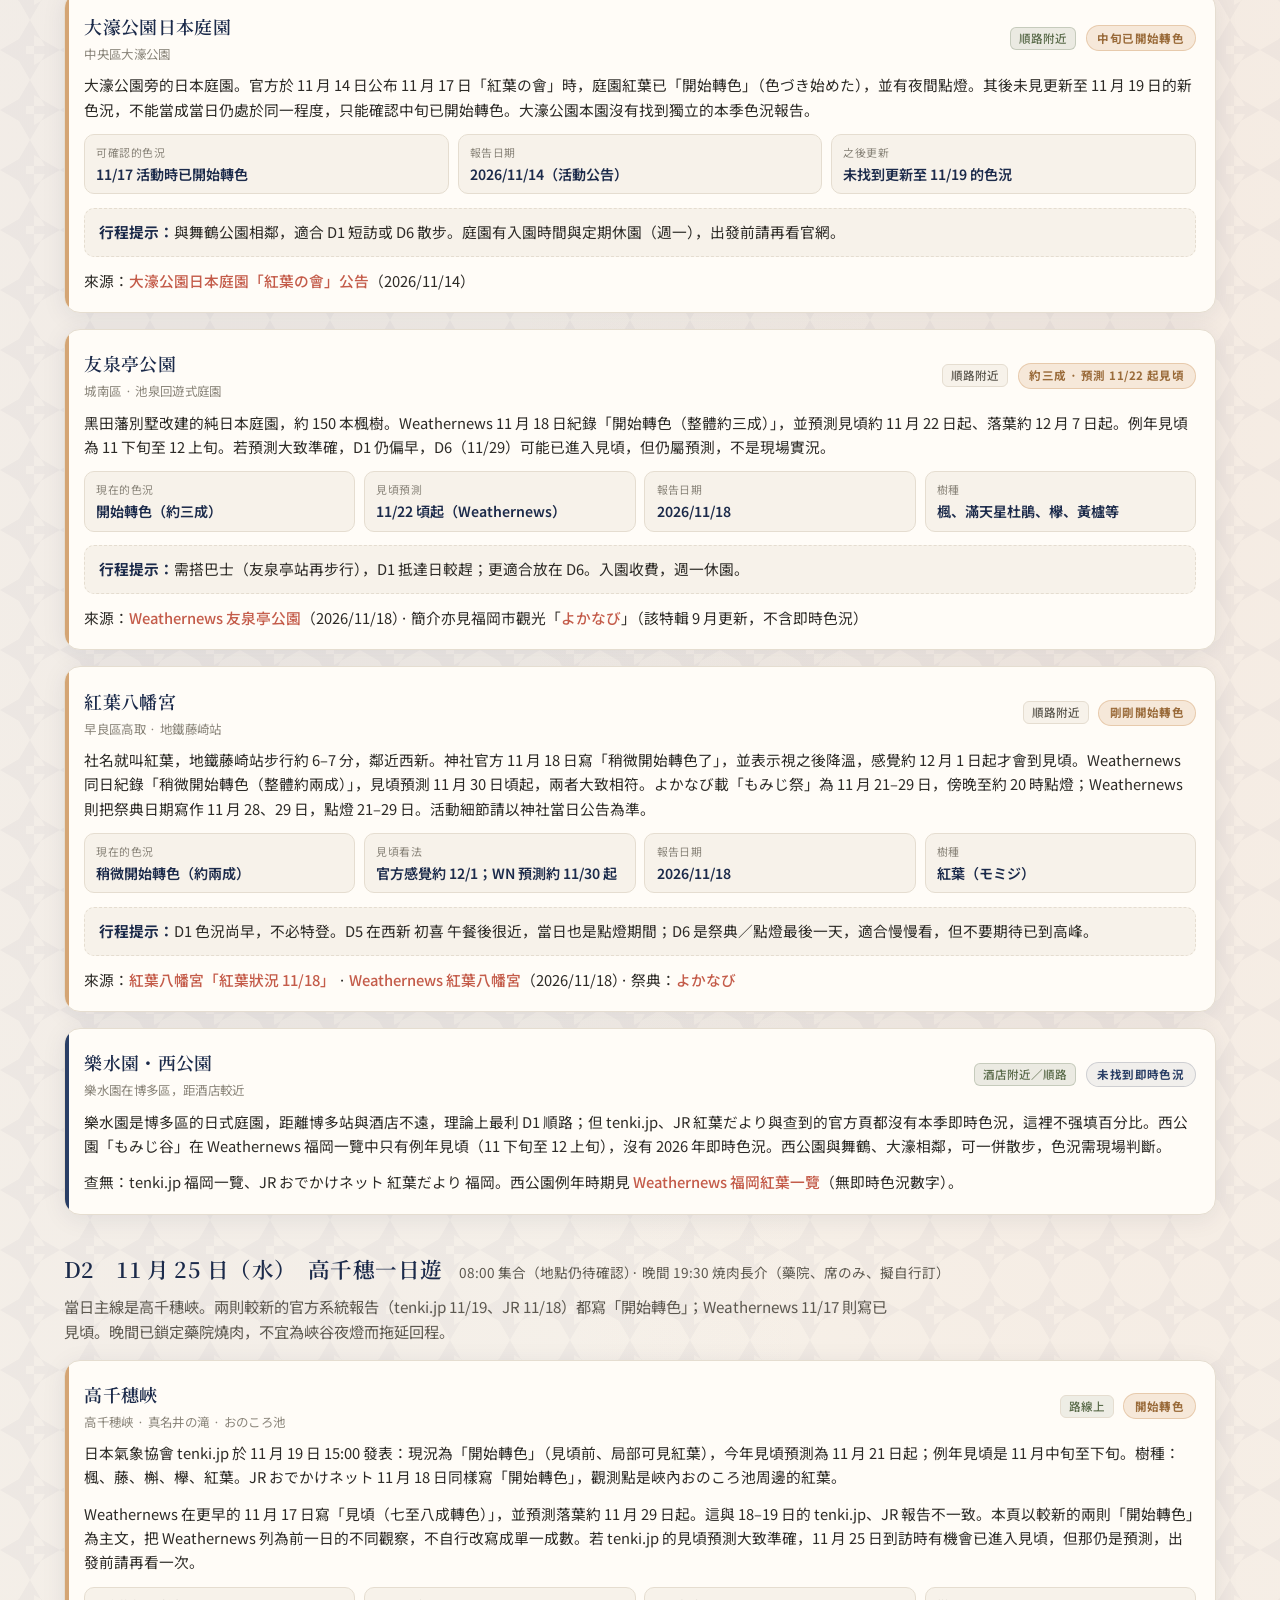
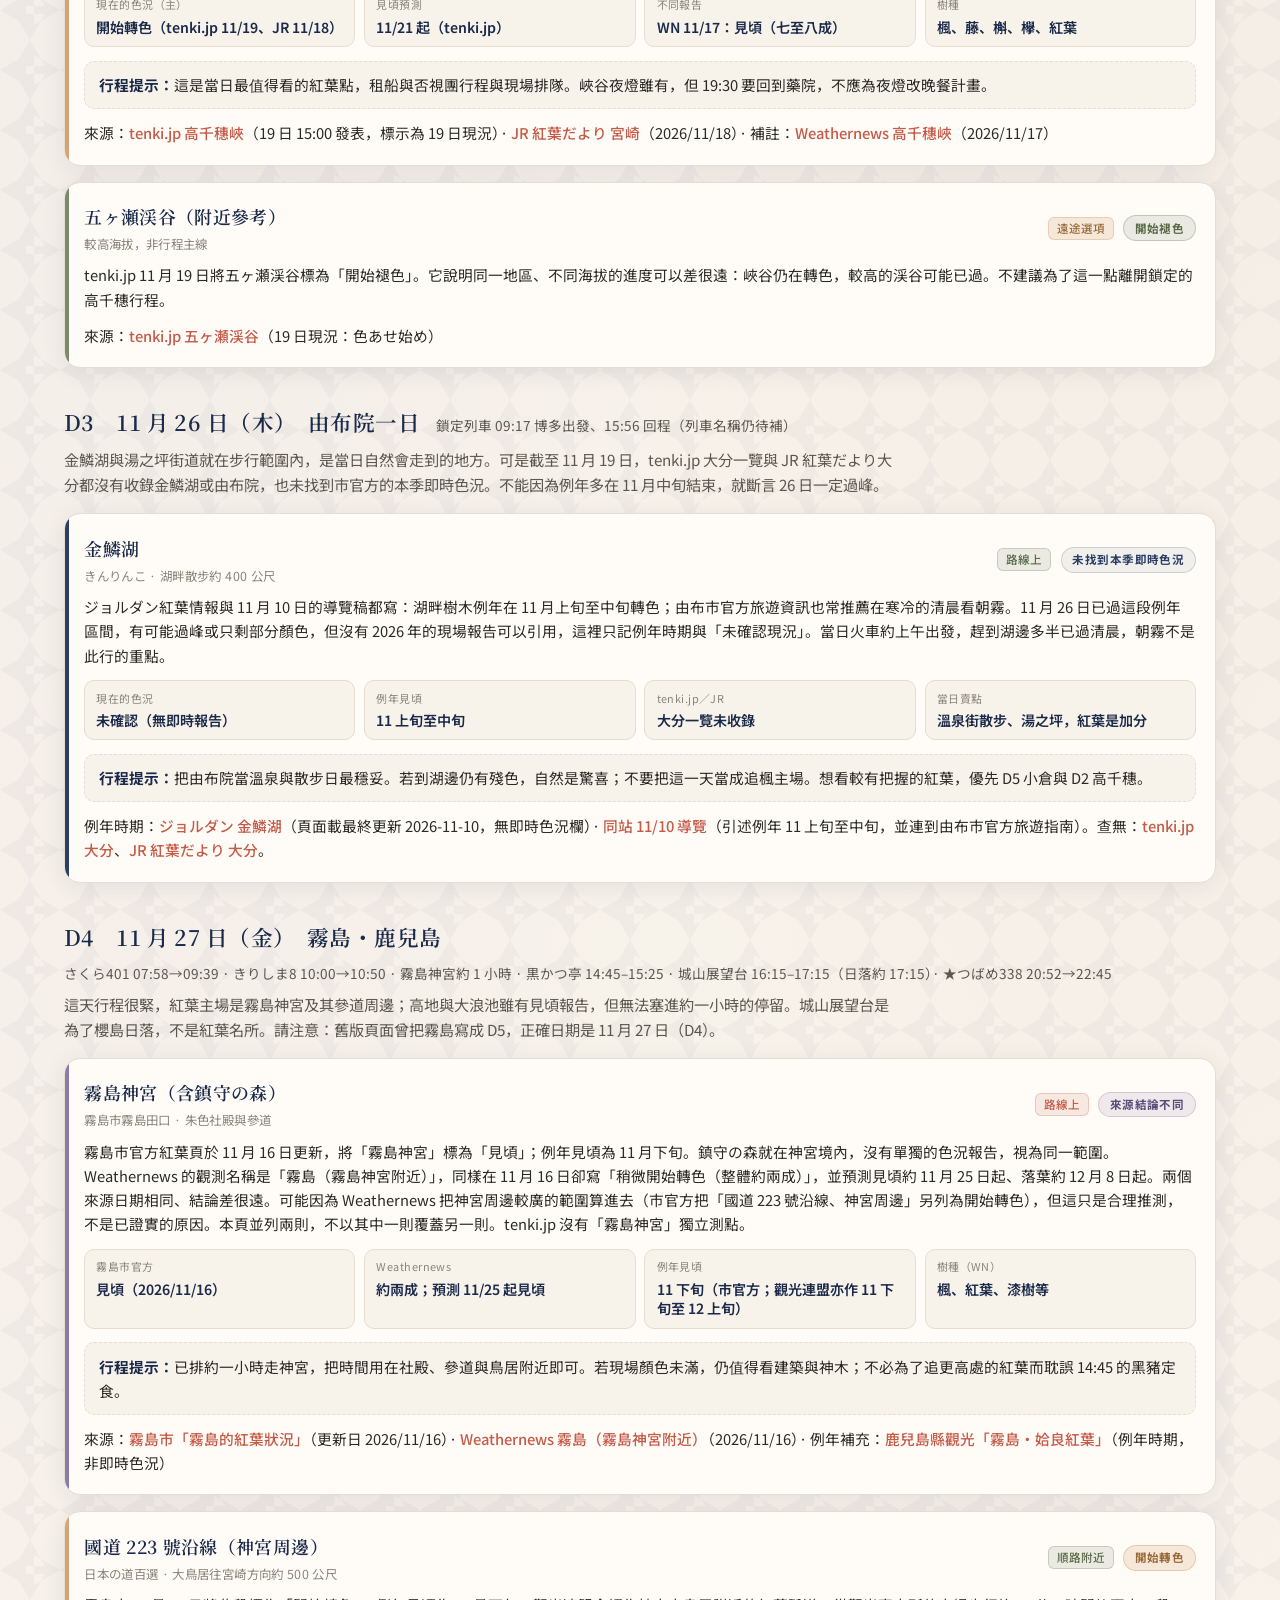
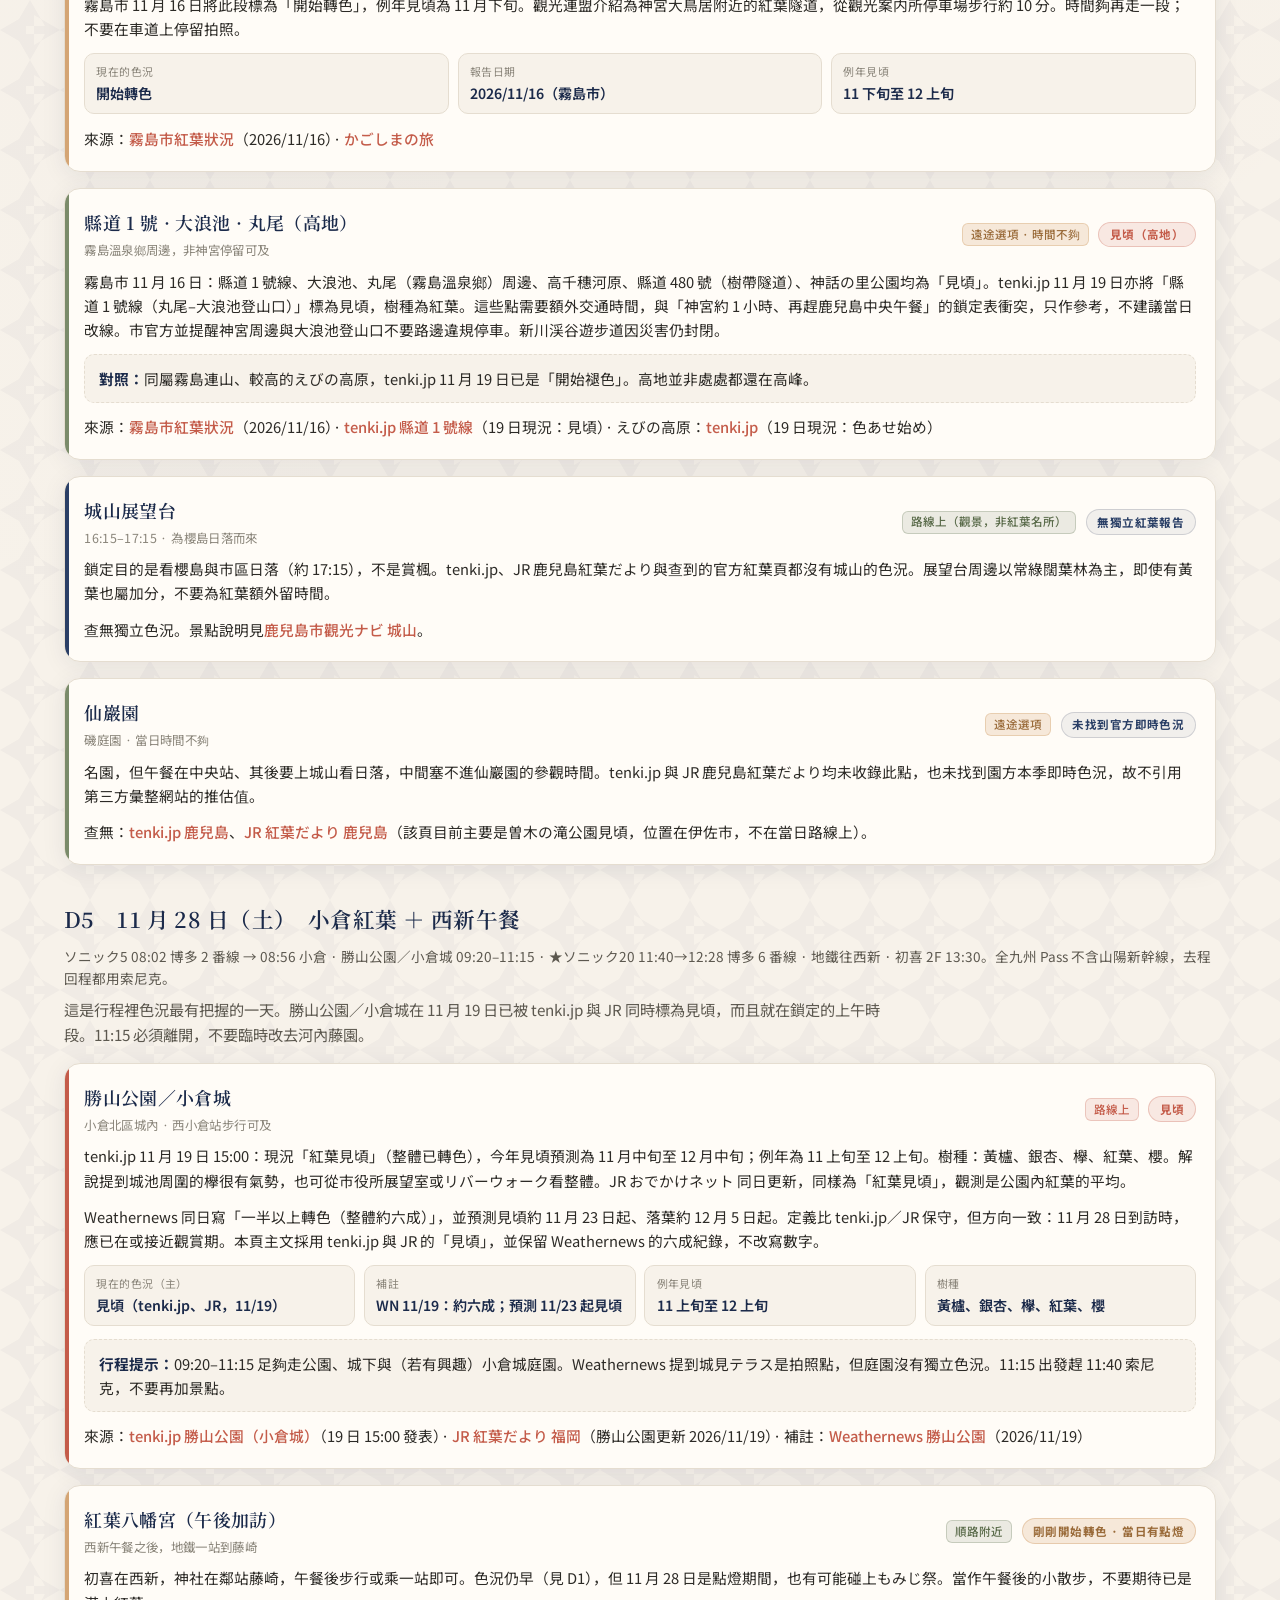
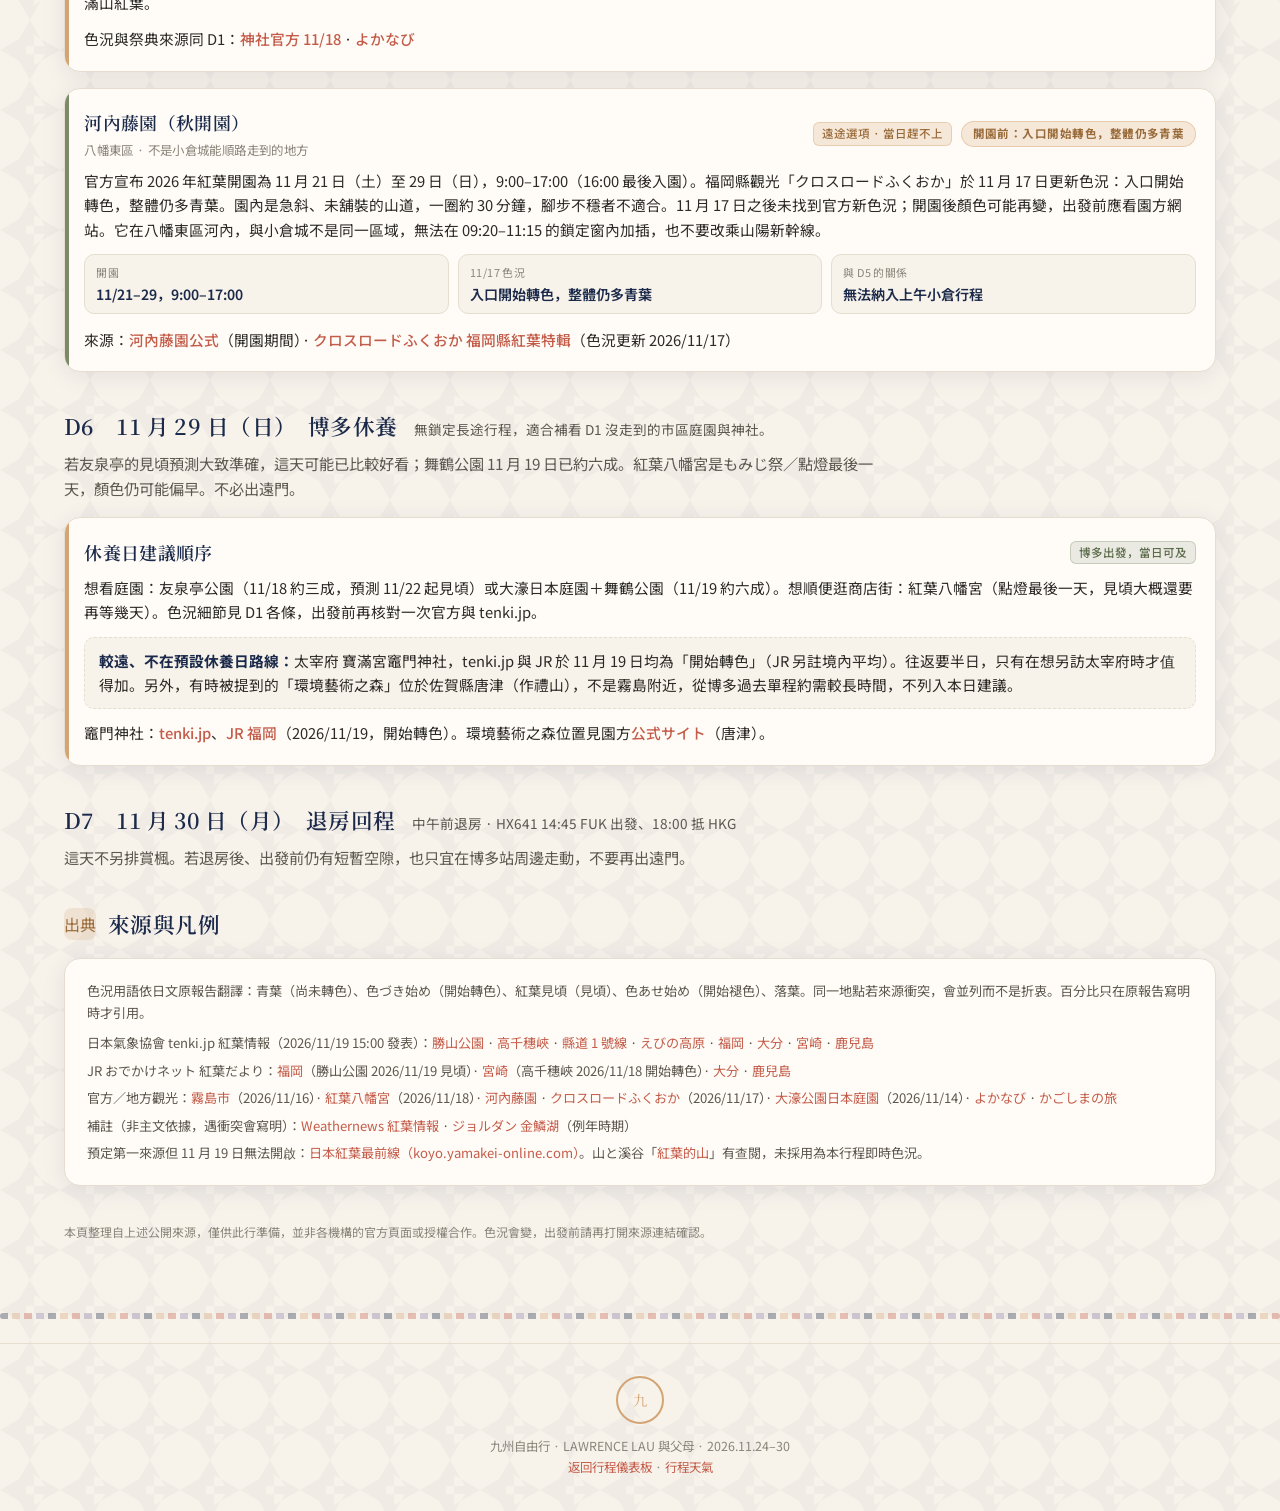
==== commit a75fd39b: "Rebuild foliage page in wafu style with current 2026 reports Restyle koyo/ to match the main dashboa" ====
--- a/koyo/index.html
+++ b/koyo/index.html
@@ -3,439 +3,495 @@
 <head>
 <meta charset="UTF-8">
 <meta name="viewport" content="width=device-width, initial-scale=1.0">
-<title>九州紅葉情報 · 2026 年 11 月尾 | LAWRENCE LAU</title>
+<title>行程紅葉 · 九州和風儀表板 | LAWRENCE LAU</title>
+<meta name="description" content="九州自由行七日沿線紅葉情報：福岡、高千穗、由布院、霧島、鹿兒島、小倉。按鎖定行程整理色況，並標明來源與報告日期。">
+<meta name="theme-color" content="#1B2A4A">
+<link rel="icon" href="data:image/svg+xml,%3Csvg xmlns='http://www.w3.org/2000/svg' viewBox='0 0 32 32'%3E%3Ccircle cx='16' cy='16' r='16' fill='%231B2A4A'/%3E%3Ctext x='16' y='22' text-anchor='middle' font-size='14' font-family='serif' fill='%23D4A574'%3E%E4%B9%9D%3C/text%3E%3C/svg%3E">
 <link rel="preconnect" href="https://fonts.googleapis.com">
 <link rel="preconnect" href="https://fonts.gstatic.com" crossorigin>
-<link href="https://fonts.googleapis.com/css2?family=Noto+Sans+TC:wght@300;400;500;700&family=Noto+Serif+JP:wght@400;600;700&display=swap" rel="stylesheet">
-<style>
-:root {
-  --maple: #B8422E;
-  --maple-deep: #8B2E1F;
-  --maple-soft: #D4725A;
-  --gold: #C9A06A;
-  --gold-light: #E8D4B0;
-  --amber: #E09A3E;
-  --ink: #2A221C;
-  --ink-soft: #5C4F44;
-  --ink-faint: #8A7A6C;
-  --washi: #FBF6EF;
-  --washi-warm: #F3EADF;
-  --card: #FFFCFA;
-  --line: #E8DDD0;
-  --moss: #5E6B4A;
-  --indigo: #1F2A3D;
-  --shadow: 0 8px 40px rgba(42,34,28,0.10);
-  --shadow-lg: 0 20px 60px rgba(42,34,28,0.16);
-  --radius: 20px;
-}
-*,*::before,*::after{box-sizing:border-box;margin:0;padding:0}
-html{scroll-behavior:smooth}
-body{
-  font-family:"Noto Sans TC","PingFang TC","Hiragino Sans",sans-serif;
-  background:var(--washi);color:var(--ink);line-height:1.7;
-  background-image:
-    radial-gradient(ellipse at 0% 0%, rgba(184,66,46,0.07) 0%, transparent 45%),
-    radial-gradient(ellipse at 100% 10%, rgba(201,160,106,0.12) 0%, transparent 40%),
-    radial-gradient(ellipse at 50% 100%, rgba(94,107,74,0.06) 0%, transparent 50%);
-  min-height:100vh;
-}
-h1,h2,h3{font-family:"Noto Serif JP",serif;font-weight:600;letter-spacing:.04em}
-
-/* NAV */
-.nav{
-  position:sticky;top:0;z-index:50;
-  display:flex;align-items:center;justify-content:space-between;
-  gap:1rem;padding:.9rem 1.5rem;
-  background:rgba(251,246,239,.88);backdrop-filter:blur(14px);
-  border-bottom:1px solid var(--line);
-}
-.nav-brand{display:flex;align-items:center;gap:.7rem;color:var(--indigo);font-family:"Noto Serif JP",serif;font-size:1rem}
-.nav-brand .leaf{
-  width:34px;height:34px;border-radius:50%;
-  background:linear-gradient(145deg,var(--maple),var(--amber));
-  display:grid;place-items:center;color:#fff;font-size:.95rem;
-  box-shadow:0 2px 10px rgba(184,66,46,.35);
-}
-.nav-links{display:flex;flex-wrap:wrap;gap:.35rem}
-.nav-links a{
-  font-size:.78rem;padding:.35rem .85rem;border-radius:999px;
-  color:var(--ink-soft);text-decoration:none;font-weight:500;
-  transition:.2s;
-}
-.nav-links a:hover{background:var(--washi-warm);color:var(--maple)}
-
-/* HERO */
-.hero{
-  position:relative;overflow:hidden;
-  min-height:52vh;display:grid;align-items:end;
-  color:#fff;
-}
-.hero-bg{
-  position:absolute;inset:0;
-  background:
-    linear-gradient(180deg, rgba(31,42,61,.25) 0%, rgba(31,42,61,.55) 45%, rgba(31,42,61,.88) 100%),
-    url("img/takachiho-hero.jpg") center/cover no-repeat;
-  transform:scale(1.02);
-}
-.hero-inner{position:relative;z-index:1;padding:3.5rem 1.5rem 2.8rem;max-width:1100px;margin:0 auto;width:100%}
-.hero-kicker{
-  display:inline-flex;align-items:center;gap:.5rem;
-  font-size:.78rem;letter-spacing:.18em;text-transform:uppercase;
-  color:var(--gold-light);margin-bottom:1rem;font-weight:500;
-}
-.hero-kicker::before{content:"";width:28px;height:1px;background:var(--gold)}
-.hero h1{font-size:clamp(1.8rem,4.5vw,3rem);line-height:1.25;margin-bottom:.8rem;color:#fff}
-.hero p{max-width:34rem;font-size:1.02rem;color:rgba(255,255,255,.82);font-weight:300}
-.hero-meta{
-  display:flex;flex-wrap:wrap;gap:.6rem;margin-top:1.6rem;
-}
-.chip{
-  background:rgba(255,255,255,.12);border:1px solid rgba(255,255,255,.22);
-  backdrop-filter:blur(8px);padding:.4rem .9rem;border-radius:999px;
-  font-size:.8rem;color:#fff;
-}
-.chip strong{color:var(--gold-light);font-weight:600}
-
-/* LEGEND */
-.legend{
-  max-width:1100px;margin:-1.6rem auto 0;position:relative;z-index:2;
-  padding:0 1.5rem;
-}
-.legend-card{
-  background:var(--card);border-radius:var(--radius);
-  box-shadow:var(--shadow);border:1px solid var(--line);
-  padding:1.1rem 1.4rem;display:flex;flex-wrap:wrap;gap:1rem 1.8rem;align-items:center;
-}
-.legend-item{display:flex;align-items:center;gap:.5rem;font-size:.88rem;color:var(--ink-soft)}
-.badge{
-  display:inline-flex;align-items:center;gap:.25rem;
-  padding:.2rem .65rem;border-radius:999px;font-size:.75rem;font-weight:700;
-  letter-spacing:.04em;
-}
-.badge-peak{background:linear-gradient(135deg,#B8422E,#D4725A);color:#fff}
-.badge-good{background:linear-gradient(135deg,#C9A06A,#E09A3E);color:#fff}
-.badge-ok{background:linear-gradient(135deg,#5E6B4A,#7A8B6A);color:#fff}
-.badge-past{background:#E8DDD0;color:var(--ink-soft)}
-
-/* SECTIONS */
-.wrap{max-width:1100px;margin:0 auto;padding:2.5rem 1.5rem 4rem}
-.spot{
-  margin-bottom:2.8rem;
-  background:var(--card);border-radius:calc(var(--radius) + 4px);
-  border:1px solid var(--line);box-shadow:var(--shadow);
-  overflow:hidden;
-  transition:box-shadow .3s, transform .3s;
-}
-.spot:hover{box-shadow:var(--shadow-lg)}
-.spot-gallery{
-  display:grid;grid-template-columns:1.4fr 1fr;gap:4px;background:#1a1410;
-  min-height:280px;
-}
-.spot-gallery img{
-  width:100%;height:100%;object-fit:cover;display:block;
-  min-height:280px;max-height:380px;
-  transition:transform .6s ease;
-}
-.spot:hover .spot-gallery img{transform:scale(1.03)}
-.spot-gallery .solo{grid-column:1 / -1}
-.spot-gallery.single{grid-template-columns:1fr}
-@media (max-width:720px){
-  .spot-gallery{grid-template-columns:1fr}
-  .spot-gallery img{min-height:220px;max-height:260px}
-}
-.spot-body{padding:1.5rem 1.6rem 1.7rem}
-.spot-head{display:flex;flex-wrap:wrap;align-items:flex-start;justify-content:space-between;gap:1rem;margin-bottom:1rem}
-.spot-title{display:flex;flex-direction:column;gap:.35rem}
-.spot-title h2{font-size:1.45rem;color:var(--indigo)}
-.spot-title .jp{font-size:.85rem;color:var(--ink-faint);font-weight:400;letter-spacing:.08em}
-.spot-desc{color:var(--ink-soft);font-size:.95rem;margin-bottom:1.1rem;max-width:48rem}
-.facts{
-  display:grid;grid-template-columns:repeat(auto-fit,minmax(180px,1fr));gap:.7rem;
-}
-.fact{
-  background:var(--washi);border:1px solid var(--line);border-radius:12px;
-  padding:.75rem 1rem;
-}
-.fact .label{font-size:.7rem;letter-spacing:.12em;color:var(--ink-faint);text-transform:uppercase;margin-bottom:.2rem}
-.fact .value{font-size:.92rem;font-weight:500;color:var(--ink)}
-.tips{
-  margin-top:1.1rem;padding:1rem 1.1rem;border-radius:12px;
-  background:linear-gradient(135deg,rgba(184,66,46,.06),rgba(201,160,106,.08));
-  border-left:3px solid var(--maple);font-size:.9rem;color:var(--ink-soft);
-}
-.tips strong{color:var(--maple-deep)}
-
-/* SUMMARY TABLE */
-.table-wrap{
-  background:var(--card);border:1px solid var(--line);border-radius:var(--radius);
-  box-shadow:var(--shadow);overflow:hidden;margin-bottom:2.5rem;
-}
-.table-wrap h2{padding:1.3rem 1.5rem .5rem;font-size:1.2rem}
-.table-wrap .sub{padding:0 1.5rem 1rem;color:var(--ink-faint);font-size:.88rem}
-table{width:100%;border-collapse:collapse;font-size:.9rem}
-th,td{padding:.85rem 1.2rem;text-align:left;border-top:1px solid var(--line)}
-th{background:var(--washi-warm);font-weight:600;color:var(--indigo);font-size:.78rem;letter-spacing:.06em}
-td.place{font-weight:600;color:var(--indigo)}
-@media (max-width:640px){
-  .hide-sm{display:none}
-  th,td{padding:.7rem .8rem}
-}
-
-/* FOOTER */
-footer{
-  border-top:1px solid var(--line);padding:2rem 1.5rem 3rem;
-  max-width:1100px;margin:0 auto;color:var(--ink-faint);font-size:.78rem;
-}
-footer a{color:var(--maple)}
-.credits{margin-top:1rem;line-height:1.8}
-.credits strong{color:var(--ink-soft);font-weight:500}
-
-.section-label{
-  display:flex;align-items:center;gap:.8rem;margin:2rem 0 1.2rem;
-}
-.section-label h2{font-size:1.15rem;color:var(--indigo)}
-.section-label::after{content:"";flex:1;height:1px;background:var(--line)}
-</style>
+<link href="https://fonts.googleapis.com/css2?family=Noto+Sans+JP:wght@300;400;500;700&family=Noto+Serif+JP:wght@400;600;700&display=swap" rel="stylesheet">
+<link rel="stylesheet" href="../styles.css">
+<link rel="stylesheet" href="koyo.css">
 </head>
 <body>
+<a class="skip" href="#main">跳到內容</a>
 
 <nav class="nav">
-  <div class="nav-brand"><span class="leaf">楓</span>九州紅葉 · Nov 2026</div>
-  <div class="nav-links">
-    <a href="../">行程</a>
-    <a href="../weather.html">天氣</a>
-    <a href="#kokura">小倉</a>
-    <a href="#takachiho">高千穗</a>
-    <a href="#fukuoka">福岡</a>
-    <a href="#kagoshima">鹿兒島</a>
-    <a href="#kirishima">霧島神宮</a>
-    <a href="#yufuin">由布院</a>
-  </div>
+  <a class="nav-brand" href="../index.html#home"><div class="crest">九</div><span>九州和風儀表板</span></a>
+  <div class="nav-tabs" aria-label="頁面章節">
+    <a class="nav-tab" href="../index.html#home">概覽</a>
+    <a class="nav-tab" href="../index.html#flights">航班</a>
+    <a class="nav-tab" href="../index.html#itinerary">行程</a>
+    <a class="nav-tab" href="../weather.html">天氣</a>
+    <a class="nav-tab" href="../index.html#todos">待辦</a>
+    <a class="nav-tab" href="../index.html#hotel">住宿</a>
+    <a class="nav-tab" href="../index.html#prep">出發前</a>
+    <a class="nav-tab" href="../index.html#packing">行李</a>
+    <a class="nav-tab is-active" href="./" aria-current="page">紅葉</a>
+  </div>
+  <div class="nav-meta"><strong>2026.11.24–30</strong>LAWRENCE LAU · 三人行</div>
 </nav>
 
-<header class="hero">
-  <div class="hero-bg" aria-hidden="true"></div>
+<header class="hero" id="home">
+  <div class="hero-accent-bar"></div>
   <div class="hero-inner">
-    <div class="hero-kicker">Kyushu Koyo Guide</div>
-    <h1>九州紅葉情報<br>2026 年 11 月 24–30</h1>
-    <p>對照你嘅行程窗口，整理小倉、高千穗、福岡、鹿兒島／霧島神宮、由布院嘅見頃判斷，配上授權風景圖。</p>
-    <div class="hero-meta">
-      <span class="chip"><strong>正峰</strong> 小倉 · 高千穗</span>
-      <span class="chip"><strong>好睇</strong> 福岡 · 鹿兒島</span>
-      <span class="chip"><strong>多數過峰</strong> 由布院</span>
+    <div class="hero-badge">✦ 紅葉 · 沿線色況 · 日本時間</div>
+    <h1>行程紅葉 · <span>按日整理</span></h1>
+    <p class="hero-sub">對照 11 月 24 至 30 日的鎖定行程，整理當日會到、以及順路可及的紅葉景點。色況以 2026 年本季最新報告為準，不臆測百分比或見頃日期。本頁並非日本紅葉最前線、日本氣象協會或氣象廳的官方發布。</p>
+    <div class="hero-pills">
+      <div class="hero-pill"><span class="dot"></span>資料擷取：2026.11.19（日本時間）</div>
+      <div class="hero-pill"><span class="dot"></span>出發尚餘 5 日</div>
+      <div class="hero-pill"><span class="dot"></span>D5 小倉見頃 · D2 高千穗開始轉色</div>
+      <div class="hero-pill"><span class="dot"></span>由布院未找到即時色況</div>
     </div>
   </div>
 </header>
 
-<div class="legend">
-  <div class="legend-card">
-    <div class="legend-item"><span class="badge badge-peak">★★ 正峰</span> 見頃／接近最佳</div>
-    <div class="legend-item"><span class="badge badge-good">★ 好睇</span> 仲有色、值得去</div>
-    <div class="legend-item"><span class="badge badge-ok">★ 可用</span> 市區／神宮仍可</div>
-    <div class="legend-item"><span class="badge badge-past">△ 過峰</span> 唔好當主紅葉目的</div>
+<div class="koyo-asof">
+  <div class="card">
+    <div class="card-title">資料截至何時、來源如何選</div>
+    <p>本頁於 <strong>2026 年 11 月 19 日（日本時間）</strong> 擷取公開紅葉情報。各景點另標明該則報告的更新日期。出發前建議再核對一次，色況會隨氣溫、風雨改變。</p>
+    <p>原先預定以山と溪谷社的「<strong>日本紅葉最前線</strong>」（<a href="https://koyo.yamakei-online.com/" target="_blank" rel="noopener">koyo.yamakei-online.com</a>）為第一來源，但當日網站無法開啟（連線失敗或伺服器回傳錯誤）。山と溪谷線上的「紅葉的山」專輯以山域例年時期為主，未見本行程市區與峽谷景點的即時色況。因此改以<a href="https://tenki.jp/kouyou/" target="_blank" rel="noopener">日本氣象協會 tenki.jp 紅葉情報</a>（11 月 19 日 15:00 發表）、<a href="https://kisetsu.jr-odekake.net/" target="_blank" rel="noopener">JR おでかけネット 紅葉だより</a>，以及地方政府／景點官方頁為主要依據；Weathernews、ジョルダン紅葉情報僅作補註，遇有出入會並列寫出，不自行折衷成一個數字。</p>
   </div>
 </div>
 
-<main class="wrap">
-
-  <div class="section-label"><h2>一覽表</h2></div>
-  <div class="table-wrap">
-    <h2>見頃判定（11 月尾）</h2>
-    <p class="sub">依例年季節＋公開紅葉情報推估，實際以色況為準。</p>
-    <table>
+<main class="wrap" id="main">
+  <div class="koyo-legend" aria-label="色況圖例">
+    <span><i class="koyo-badge peak">見頃</i> 正值觀賞期</span>
+    <span><i class="koyo-badge coloring">開始轉色</i> 色づき始め</span>
+    <span><i class="koyo-badge split">報告不一</i> 來源結論不同</span>
+    <span><i class="koyo-badge fade">開始褪色</i> 色あせ始め</span>
+    <span><i class="koyo-badge unknown">未確認</i> 未找到本季即時色況</span>
+  </div>
+
+  <nav class="day-switch" aria-label="選擇行程日">
+    <a class="day-btn" href="#d1" aria-selected="true"><span class="d">D1</span><span class="date">11/24 火</span><span class="place">博多抵達</span></a>
+    <a class="day-btn" href="#d2"><span class="d">D2</span><span class="date">11/25 水</span><span class="place">高千穗</span></a>
+    <a class="day-btn" href="#d3"><span class="d">D3</span><span class="date">11/26 木</span><span class="place">由布院</span></a>
+    <a class="day-btn" href="#d4"><span class="d">D4</span><span class="date">11/27 金</span><span class="place">霧島・鹿兒島</span></a>
+    <a class="day-btn" href="#d5"><span class="d">D5</span><span class="date">11/28 土</span><span class="place">小倉紅葉</span></a>
+    <a class="day-btn" href="#d6"><span class="d">D6</span><span class="date">11/29 日</span><span class="place">博多休養</span></a>
+    <a class="day-btn" href="#d7"><span class="d">D7</span><span class="date">11/30 月</span><span class="place">回程</span></a>
+  </nav>
+
+  <div class="sec-head">
+    <span class="sec-icon coral" aria-hidden="true">楓</span>
+    <h2>七日一覽</h2>
+  </div>
+  <div class="koyo-table-wrap">
+    <table class="koyo-table">
       <thead>
-        <tr><th>地方</th><th>判定</th><th class="hide-sm">說明</th></tr>
+        <tr>
+          <th>行程日</th>
+          <th>主要地點</th>
+          <th>目前色況</th>
+          <th class="hide-sm">報告日期</th>
+        </tr>
       </thead>
       <tbody>
         <tr>
-          <td class="place">小倉／北九州</td>
-          <td><span class="badge badge-peak">★★ 正峰</span></td>
-          <td class="hide-sm">勝山公園見頃約 11/28 起；河內藤園秋開園 11/21–29</td>
-        </tr>
-        <tr>
-          <td class="place">高千穗</td>
-          <td><span class="badge badge-peak">★★ 正峰</span></td>
-          <td class="hide-sm">見頃約 11/22 起、落葉約 12/4；峽谷＋夜燈好睇</td>
-        </tr>
-        <tr>
-          <td class="place">福岡</td>
-          <td><span class="badge badge-good">★ 好睇</span></td>
-          <td class="hide-sm">銀杏約 11/30；楓樹見頃偏 12 初｜大濠／西公園／紅葉八幡宮</td>
-        </tr>
-        <tr>
-          <td class="place">鹿兒島市＋神宮</td>
-          <td><span class="badge badge-ok">★ 可用</span></td>
-          <td class="hide-sm">市區／仙巖園約 11/28–12 中；霧島神宮周邊仍可能見頃｜大浪池／高原偏過</td>
-        </tr>
-        <tr>
-          <td class="place">由布院</td>
-          <td><span class="badge badge-past">△ 多數過峰</span></td>
-          <td class="hide-sm">例年 11 上–中旬完；唔好當主紅葉目的｜順路金鱗湖或有剩色</td>
+          <td><a href="#d1">D1 11/24</a></td>
+          <td class="place">博多市區附近</td>
+          <td><span class="koyo-badge coloring">舞鶴公園約六成</span>　紅葉八幡宮剛開始轉色</td>
+          <td class="hide-sm">11/18–19</td>
+        </tr>
+        <tr>
+          <td><a href="#d2">D2 11/25</a></td>
+          <td class="place">高千穗峽</td>
+          <td><span class="koyo-badge coloring">開始轉色</span>　tenki.jp 預測 11/21 起見頃</td>
+          <td class="hide-sm">11/18–19</td>
+        </tr>
+        <tr>
+          <td><a href="#d3">D3 11/26</a></td>
+          <td class="place">金鱗湖・由布院</td>
+          <td><span class="koyo-badge unknown">未找到即時色況</span>　例年見頃多為 11 上旬至中旬</td>
+          <td class="hide-sm">—</td>
+        </tr>
+        <tr>
+          <td><a href="#d4">D4 11/27</a></td>
+          <td class="place">霧島神宮・城山</td>
+          <td><span class="koyo-badge split">神宮報告不一</span>　高原沿線見頃，えびの已開始褪色</td>
+          <td class="hide-sm">11/16–19</td>
+        </tr>
+        <tr>
+          <td><a href="#d5">D5 11/28</a></td>
+          <td class="place">勝山公園／小倉城</td>
+          <td><span class="koyo-badge peak">見頃</span>　本日上午鎖定行程</td>
+          <td class="hide-sm">11/19</td>
+        </tr>
+        <tr>
+          <td><a href="#d6">D6 11/29</a></td>
+          <td class="place">博多休養日</td>
+          <td>時間較鬆，可補看舞鶴、友泉亭、紅葉八幡宮</td>
+          <td class="hide-sm">同 D1</td>
+        </tr>
+        <tr>
+          <td><a href="#d7">D7 11/30</a></td>
+          <td class="place">退房・HX641</td>
+          <td>中午前退房，不另安排賞楓</td>
+          <td class="hide-sm">—</td>
         </tr>
       </tbody>
     </table>
   </div>
 
-  <div class="section-label"><h2>景點相集</h2></div>
-
-  <!-- KOKURA -->
-  <article class="spot" id="kokura">
-    <div class="spot-gallery">
-      <img src="img/kokura-hero.jpg" alt="小倉城秋色" loading="lazy">
-      <img src="img/kokura-2.jpg" alt="小倉城另一角度" loading="lazy">
-    </div>
-    <div class="spot-body">
-      <div class="spot-head">
-        <div class="spot-title">
-          <h2>小倉／北九州</h2>
-          <span class="jp">小倉城 · 勝山公園 · 河內藤園</span>
-        </div>
-        <span class="badge badge-peak">★★ 正峰</span>
-      </div>
-      <p class="spot-desc">小倉城＋勝山公園係北九州最易去嘅紅葉點；城池同紅葉一齊入鏡好有氣勢。河內藤園秋開園窗口短，適合專程一日。</p>
-      <div class="facts">
-        <div class="fact"><div class="label">見頃</div><div class="value">約 11/28 起</div></div>
-        <div class="fact"><div class="label">河內藤園</div><div class="value">秋開園 11/21–29</div></div>
-        <div class="fact"><div class="label">交通</div><div class="value">博多新幹線約 15–20 分</div></div>
-      </div>
-      <div class="tips"><strong>行程提示：</strong> 11/24–30 窗口正正撞正峰，優先度高。藤園要查當日開園／預約。</div>
-    </div>
-  </article>
-
-  <!-- TAKACHIHO -->
-  <article class="spot" id="takachiho">
-    <div class="spot-gallery">
-      <img src="img/takachiho-hero.jpg" alt="高千穗峽秋色" loading="lazy">
-      <img src="img/takachiho-2.jpg" alt="高千穗峽" loading="lazy">
-    </div>
-    <div class="spot-body">
-      <div class="spot-head">
-        <div class="spot-title">
-          <h2>高千穗</h2>
-          <span class="jp">高千穂峡 · 夜燈</span>
-        </div>
-        <span class="badge badge-peak">★★ 正峰</span>
-      </div>
-      <p class="spot-desc">峽谷水面映紅葉係九州招牌畫面；划船位要早訂。夜燈期間更加夢幻，適合過夜或者晚返。</p>
-      <div class="facts">
-        <div class="fact"><div class="label">見頃</div><div class="value">約 11/22 起</div></div>
-        <div class="fact"><div class="label">落葉</div><div class="value">約 12/4 前後</div></div>
-        <div class="fact"><div class="label">亮點</div><div class="value">峽谷＋夜燈</div></div>
-      </div>
-      <div class="tips"><strong>行程提示：</strong> 你嘅日期幾乎全程見頃。租船／夜燈名額有限，建議提前網上預約。</div>
-    </div>
-  </article>
-
-  <!-- FUKUOKA -->
-  <article class="spot" id="fukuoka">
-    <div class="spot-gallery">
-      <img src="img/fukuoka-hero.jpg" alt="福岡紅葉八幡宮" loading="lazy">
-      <img src="img/fukuoka-2.jpg" alt="紅葉八幡宮鳥居" loading="lazy">
-    </div>
-    <div class="spot-body">
-      <div class="spot-head">
-        <div class="spot-title">
-          <h2>福岡</h2>
-          <span class="jp">大濠公園 · 西公園 · 紅葉八幡宮</span>
-        </div>
-        <span class="badge badge-good">★ 好睇</span>
-      </div>
-      <p class="spot-desc">銀杏會喺月底前後轉黃；楓樹見頃偏 12 月初。紅葉八幡宮顧名思義，市區方便打卡；大濠／西公園適合散步。</p>
-      <div class="facts">
-        <div class="fact"><div class="label">銀杏</div><div class="value">約 11/30</div></div>
-        <div class="fact"><div class="label">楓樹</div><div class="value">見頃偏 12 初</div></div>
-        <div class="fact"><div class="label">基地</div><div class="value">博多／天神出發最易</div></div>
-      </div>
-      <div class="tips"><strong>行程提示：</strong> 適合放喺出發／回程日順路睇，唔使專程長途。十一月尾銀杏會開始靚。</div>
-    </div>
-  </article>
-
-  <!-- KAGOSHIMA -->
-  <article class="spot" id="kagoshima">
-    <div class="spot-gallery">
-      <img src="img/kagoshima-hero.jpg" alt="仙巖園庭園" loading="lazy">
-      <img src="img/kagoshima-2.jpg" alt="仙巖園散步道" loading="lazy">
-    </div>
-    <div class="spot-body">
-      <div class="spot-head">
-        <div class="spot-title">
-          <h2>鹿兒島市 · 仙巖園</h2>
-          <span class="jp">仙巌園 · 市區</span>
-        </div>
-        <span class="badge badge-ok">★ 可用</span>
-      </div>
-      <p class="spot-desc">仙巖園庭園同櫻島景觀一流；市區紅葉約 11/28 至 12 月中。大浪池／高原一帶多數已過，唔好專程為紅葉上高原。</p>
-      <div class="facts">
-        <div class="fact"><div class="label">市區／仙巖園</div><div class="value">約 11/28–12 中</div></div>
-        <div class="fact"><div class="label">高原</div><div class="value">大浪池等偏過</div></div>
-        <div class="fact"><div class="label">配合</div><div class="value">D5 霧島神宮行程</div></div>
-      </div>
-      <div class="tips"><strong>行程提示：</strong> 同霧島神宮同一日出發最順。紅葉當加分，唔使為色況硬加高原。</div>
-    </div>
-  </article>
-
-  <!-- KIRISHIMA -->
-  <article class="spot" id="kirishima">
-    <div class="spot-gallery">
-      <img src="img/kirishima-hero.jpg" alt="霧島神宮參道" loading="lazy">
-      <img src="img/kirishima-2.jpg" alt="霧島神宮神橋" loading="lazy">
-    </div>
-    <div class="spot-body">
-      <div class="spot-head">
-        <div class="spot-title">
-          <h2>霧島神宮</h2>
-          <span class="jp">霧島神宮 · 神橋 · 參道</span>
-        </div>
-        <span class="badge badge-ok">★ 可用</span>
-      </div>
-      <p class="spot-desc">朱色社殿同參道樹木係經典畫面；神宮周邊 11 月尾仍可能見頃。重點係文化體驗同建築，紅葉係錦上添花。</p>
-      <div class="facts">
-        <div class="fact"><div class="label">色況</div><div class="value">周邊仍可能見頃</div></div>
-        <div class="fact"><div class="label">交通</div><div class="value">特急きりしま＋的士</div></div>
-        <div class="fact"><div class="label">建議停留</div><div class="value">約 1 小時行神宮</div></div>
-      </div>
-      <div class="tips"><strong>行程提示：</strong> 已有 D5 詳細表。神宮行完返鹿兒島中央食 lunch 最穩陣。</div>
-    </div>
-  </article>
-
-  <!-- YUFUIN -->
-  <article class="spot" id="yufuin">
-    <div class="spot-gallery">
-      <img src="img/yufuin-hero.jpg" alt="金鱗湖" loading="lazy">
-      <img src="img/yufuin-2.jpg" alt="金鱗湖秋景" loading="lazy">
-    </div>
-    <div class="spot-body">
-      <div class="spot-head">
-        <div class="spot-title">
-          <h2>由布院</h2>
-          <span class="jp">金鱗湖 · 湯之坪街道</span>
-        </div>
-        <span class="badge badge-past">△ 多數過峰</span>
-      </div>
-      <p class="spot-desc">例年紅葉喺 11 上–中旬完結。你嘅日期多數已過峰——適合溫泉、散步、食，唔好當主紅葉目的。金鱗湖或有少量剩色。</p>
-      <div class="facts">
-        <div class="fact"><div class="label">例年完結</div><div class="value">11 上–中旬</div></div>
-        <div class="fact"><div class="label">11 月尾</div><div class="value">多數過峰</div></div>
-        <div class="fact"><div class="label">替代賣點</div><div class="value">溫泉 · 散步 · 甜品</div></div>
-      </div>
-      <div class="tips"><strong>行程提示：</strong> 想睇紅葉就優先小倉／高千穗。由布院當休閒日就好。</div>
-    </div>
-  </article>
-
+  <!-- D1 -->
+  <section class="koyo-day" id="d1">
+    <div class="koyo-day-head">
+      <h2>D1　11 月 24 日（火）　博多抵達</h2>
+      <p class="koyo-day-meta">HX638 約 12:25 抵 FUK · 午後 Canal City／車站周邊 · 17:00 前田屋 博多店 · 住宿 オリエンタルホテル 福岡 博多ステーション</p>
+    </div>
+    <p class="koyo-day-lead">當日午後時間有限，紅葉只宜順路、近酒店或地鐵沿線短訪，不必遠走。市區楓樹多數仍在轉色初期；銀杏與公園黃葉較有看頭。</p>
+
+    <div class="koyo-spots">
+      <article class="koyo-spot is-coloring">
+        <div class="koyo-spot-head">
+          <h3>舞鶴公園<span class="koyo-jp">福岡城跡 · 中央區城內</span></h3>
+          <span class="tag walk">順路附近</span>
+          <span class="koyo-badge coloring">約六成轉色</span>
+        </div>
+        <p>天神／大濠一帶的城跡公園，地鐵赤坂或大濠公園站步行約 8 分。Weathernews 於 11 月 19 日紀錄「一半以上轉色（整體約六成）」，樹種包括銀杏、櫻、欅、いろは紅葉。ジョルダン所載例年見頃偏早（10 下旬至 11 上旬），且頁面更新日期較舊，不以該例年區間當作本季現況。</p>
+        <div class="koyo-facts">
+          <div class="fact"><div class="label">現在的色況</div><div class="value">一半以上轉色（約六成）</div></div>
+          <div class="fact"><div class="label">報告日期</div><div class="value">2026/11/19</div></div>
+          <div class="fact"><div class="label">樹種</div><div class="value">銀杏、櫻、欅、いろは紅葉</div></div>
+          <div class="fact"><div class="label">tenki.jp／JR</div><div class="value">未收錄此點</div></div>
+        </div>
+        <p class="koyo-note"><strong>行程提示：</strong>D1 若行李已放好、晚餐前有約一小時，可與大濠公園一起走。D6 休養日會更從容。</p>
+        <p class="koyo-src">來源：<a href="https://weathernews.jp/koyo/spot/28235/" target="_blank" rel="noopener">Weathernews 舞鶴公園</a>（2026/11/19）</p>
+      </article>
+
+      <article class="koyo-spot is-coloring">
+        <div class="koyo-spot-head">
+          <h3>大濠公園日本庭園<span class="koyo-jp">中央區大濠公園</span></h3>
+          <span class="tag walk">順路附近</span>
+          <span class="koyo-badge coloring">中旬已開始轉色</span>
+        </div>
+        <p>大濠公園旁的日本庭園。官方於 11 月 14 日公布 11 月 17 日「紅葉の會」時，庭園紅葉已「開始轉色」（色づき始めた），並有夜間點燈。其後未見更新至 11 月 19 日的新色況，不能當成當日仍處於同一程度，只能確認中旬已開始轉色。大濠公園本園沒有找到獨立的本季色況報告。</p>
+        <div class="koyo-facts">
+          <div class="fact"><div class="label">可確認的色況</div><div class="value">11/17 活動時已開始轉色</div></div>
+          <div class="fact"><div class="label">報告日期</div><div class="value">2026/11/14（活動公告）</div></div>
+          <div class="fact"><div class="label">之後更新</div><div class="value">未找到更新至 11/19 的色況</div></div>
+        </div>
+        <p class="koyo-note"><strong>行程提示：</strong>與舞鶴公園相鄰，適合 D1 短訪或 D6 散步。庭園有入園時間與定期休園（週一），出發前請再看官網。</p>
+        <p class="koyo-src">來源：<a href="https://www.ohoriteien.jp/news/411" target="_blank" rel="noopener">大濠公園日本庭園「紅葉の會」公告</a>（2026/11/14）</p>
+      </article>
+
+      <article class="koyo-spot is-coloring">
+        <div class="koyo-spot-head">
+          <h3>友泉亭公園<span class="koyo-jp">城南區 · 池泉回遊式庭園</span></h3>
+          <span class="tag">順路附近</span>
+          <span class="koyo-badge coloring">約三成 · 預測 11/22 起見頃</span>
+        </div>
+        <p>黑田藩別墅改建的純日本庭園，約 150 本楓樹。Weathernews 11 月 18 日紀錄「開始轉色（整體約三成）」，並預測見頃約 11 月 22 日起、落葉約 12 月 7 日起。例年見頃為 11 下旬至 12 上旬。若預測大致準確，D1 仍偏早，D6（11/29）可能已進入見頃，但仍屬預測，不是現場實況。</p>
+        <div class="koyo-facts">
+          <div class="fact"><div class="label">現在的色況</div><div class="value">開始轉色（約三成）</div></div>
+          <div class="fact"><div class="label">見頃預測</div><div class="value">11/22 頃起（Weathernews）</div></div>
+          <div class="fact"><div class="label">報告日期</div><div class="value">2026/11/18</div></div>
+          <div class="fact"><div class="label">樹種</div><div class="value">楓、滿天星杜鵑、欅、黃櫨等</div></div>
+        </div>
+        <p class="koyo-note"><strong>行程提示：</strong>需搭巴士（友泉亭站再步行），D1 抵達日較趕；更適合放在 D6。入園收費，週一休園。</p>
+        <p class="koyo-src">來源：<a href="https://weathernews.jp/koyo/spot/28219/" target="_blank" rel="noopener">Weathernews 友泉亭公園</a>（2026/11/18）· 簡介亦見福岡市觀光「<a href="https://yokanavi.com/features/83262" target="_blank" rel="noopener">よかなび</a>」（該特輯 9 月更新，不含即時色況）</p>
+      </article>
+
+      <article class="koyo-spot is-coloring">
+        <div class="koyo-spot-head">
+          <h3>紅葉八幡宮<span class="koyo-jp">早良區高取 · 地鐵藤崎站</span></h3>
+          <span class="tag">順路附近</span>
+          <span class="koyo-badge coloring">剛剛開始轉色</span>
+        </div>
+        <p>社名就叫紅葉，地鐵藤崎站步行約 6–7 分，鄰近西新。神社官方 11 月 18 日寫「稍微開始轉色了」，並表示視之後降溫，感覺約 12 月 1 日起才會到見頃。Weathernews 同日紀錄「稍微開始轉色（整體約兩成）」，見頃預測 11 月 30 日頃起，兩者大致相符。よかなび載「もみじ祭」為 11 月 21–29 日，傍晚至約 20 時點燈；Weathernews 則把祭典日期寫作 11 月 28、29 日，點燈 21–29 日。活動細節請以神社當日公告為準。</p>
+        <div class="koyo-facts">
+          <div class="fact"><div class="label">現在的色況</div><div class="value">稍微開始轉色（約兩成）</div></div>
+          <div class="fact"><div class="label">見頃看法</div><div class="value">官方感覺約 12/1；WN 預測約 11/30 起</div></div>
+          <div class="fact"><div class="label">報告日期</div><div class="value">2026/11/18</div></div>
+          <div class="fact"><div class="label">樹種</div><div class="value">紅葉（モミジ）</div></div>
+        </div>
+        <p class="koyo-note"><strong>行程提示：</strong>D1 色況尚早，不必特登。D5 在西新 初喜 午餐後很近，當日也是點燈期間；D6 是祭典／點燈最後一天，適合慢慢看，但不要期待已到高峰。</p>
+        <p class="koyo-src">來源：<a href="https://momijihachimangu.or.jp/202611182657/" target="_blank" rel="noopener">紅葉八幡宮「紅葉狀況 11/18」</a> · <a href="https://weathernews.jp/koyo/spot/28221/" target="_blank" rel="noopener">Weathernews 紅葉八幡宮</a>（2026/11/18）· 祭典：<a href="https://yokanavi.com/features/83262" target="_blank" rel="noopener">よかなび</a></p>
+      </article>
+
+      <article class="koyo-spot is-unknown">
+        <div class="koyo-spot-head">
+          <h3>樂水園・西公園<span class="koyo-jp">樂水園在博多區，距酒店較近</span></h3>
+          <span class="tag walk">酒店附近／順路</span>
+          <span class="koyo-badge unknown">未找到即時色況</span>
+        </div>
+        <p>樂水園是博多區的日式庭園，距離博多站與酒店不遠，理論上最利 D1 順路；但 tenki.jp、JR 紅葉だより與查到的官方頁都沒有本季即時色況，這裡不强填百分比。西公園「もみじ谷」在 Weathernews 福岡一覽中只有例年見頃（11 下旬至 12 上旬），沒有 2026 年即時色況。西公園與舞鶴、大濠相鄰，可一併散步，色況需現場判斷。</p>
+        <p class="koyo-src">查無：tenki.jp 福岡一覽、JR おでかけネット 紅葉だより 福岡。西公園例年時期見 <a href="https://weathernews.jp/koyo/area/fukuoka/" target="_blank" rel="noopener">Weathernews 福岡紅葉一覽</a>（無即時色況數字）。</p>
+      </article>
+    </div>
+  </section>
+
+  <!-- D2 -->
+  <section class="koyo-day" id="d2">
+    <div class="koyo-day-head">
+      <h2>D2　11 月 25 日（水）　高千穗一日遊</h2>
+      <p class="koyo-day-meta">08:00 集合（地點仍待確認）· 晚間 19:30 焼肉長介（藥院、席のみ、擬自行訂）</p>
+    </div>
+    <p class="koyo-day-lead">當日主線是高千穗峽。兩則較新的官方系統報告（tenki.jp 11/19、JR 11/18）都寫「開始轉色」；Weathernews 11/17 則寫已見頃。晚間已鎖定藥院燒肉，不宜為峽谷夜燈而拖延回程。</p>
+
+    <div class="koyo-spots">
+      <article class="koyo-spot is-coloring">
+        <div class="koyo-spot-head">
+          <h3>高千穗峽<span class="koyo-jp">高千穂峡 · 真名井の滝 · おのころ池</span></h3>
+          <span class="tag tour">路線上</span>
+          <span class="koyo-badge coloring">開始轉色</span>
+        </div>
+        <p>日本氣象協會 tenki.jp 於 11 月 19 日 15:00 發表：現況為「開始轉色」（見頃前、局部可見紅葉），今年見頃預測為 11 月 21 日起；例年見頃是 11 月中旬至下旬。樹種：楓、藤、槲、欅、紅葉。JR おでかけネット 11 月 18 日同樣寫「開始轉色」，觀測點是峽內おのころ池周邊的紅葉。</p>
+        <p>Weathernews 在更早的 11 月 17 日寫「見頃（七至八成轉色）」，並預測落葉約 11 月 29 日起。這與 18–19 日的 tenki.jp、JR 報告不一致。本頁以較新的兩則「開始轉色」為主文，把 Weathernews 列為前一日的不同觀察，不自行改寫成單一成數。若 tenki.jp 的見頃預測大致準確，11 月 25 日到訪時有機會已進入見頃，但那仍是預測，出發前請再看一次。</p>
+        <div class="koyo-facts">
+          <div class="fact"><div class="label">現在的色況（主）</div><div class="value">開始轉色（tenki.jp 11/19、JR 11/18）</div></div>
+          <div class="fact"><div class="label">見頃預測</div><div class="value">11/21 起（tenki.jp）</div></div>
+          <div class="fact"><div class="label">不同報告</div><div class="value">WN 11/17：見頃（七至八成）</div></div>
+          <div class="fact"><div class="label">樹種</div><div class="value">楓、藤、槲、欅、紅葉</div></div>
+        </div>
+        <p class="koyo-note"><strong>行程提示：</strong>這是當日最值得看的紅葉點，租船與否視團行程與現場排隊。峽谷夜燈雖有，但 19:30 要回到藥院，不應為夜燈改晚餐計畫。</p>
+        <p class="koyo-src">來源：<a href="https://tenki.jp/kouyou/9/48/30537.html" target="_blank" rel="noopener">tenki.jp 高千穗峽</a>（19 日 15:00 發表，標示為 19 日現況）· <a href="https://kisetsu.jr-odekake.net/result/MMJ/A1024?lang=ja" target="_blank" rel="noopener">JR 紅葉だより 宮崎</a>（2026/11/18）· 補註：<a href="https://weathernews.jp/koyo/spot/28702/" target="_blank" rel="noopener">Weathernews 高千穗峽</a>（2026/11/17）</p>
+      </article>
+
+      <article class="koyo-spot is-fade is-option">
+        <div class="koyo-spot-head">
+          <h3>五ヶ瀬渓谷（附近參考）<span class="koyo-jp">較高海拔，非行程主線</span></h3>
+          <span class="tag warn">遠途選項</span>
+          <span class="koyo-badge fade">開始褪色</span>
+        </div>
+        <p>tenki.jp 11 月 19 日將五ヶ瀬渓谷標為「開始褪色」。它說明同一地區、不同海拔的進度可以差很遠：峽谷仍在轉色，較高的渓谷可能已過。不建議為了這一點離開鎖定的高千穗行程。</p>
+        <p class="koyo-src">來源：<a href="https://tenki.jp/kouyou/9/48/30539.html" target="_blank" rel="noopener">tenki.jp 五ヶ瀬渓谷</a>（19 日現況：色あせ始め）</p>
+      </article>
+    </div>
+  </section>
+
+  <!-- D3 -->
+  <section class="koyo-day" id="d3">
+    <div class="koyo-day-head">
+      <h2>D3　11 月 26 日（木）　由布院一日</h2>
+      <p class="koyo-day-meta">鎖定列車 09:17 博多出發、15:56 回程（列車名稱仍待補）</p>
+    </div>
+    <p class="koyo-day-lead">金鱗湖與湯之坪街道就在步行範圍內，是當日自然會走到的地方。可是截至 11 月 19 日，tenki.jp 大分一覽與 JR 紅葉だより大分都沒有收錄金鱗湖或由布院，也未找到市官方的本季即時色況。不能因為例年多在 11 月中旬結束，就斷言 26 日一定過峰。</p>
+
+    <div class="koyo-spots">
+      <article class="koyo-spot is-unknown">
+        <div class="koyo-spot-head">
+          <h3>金鱗湖<span class="koyo-jp">きんりんこ · 湖畔散步約 400 公尺</span></h3>
+          <span class="tag walk">路線上</span>
+          <span class="koyo-badge unknown">未找到本季即時色況</span>
+        </div>
+        <p>ジョルダン紅葉情報與 11 月 10 日的導覽稿都寫：湖畔樹木例年在 11 月上旬至中旬轉色；由布市官方旅遊資訊也常推薦在寒冷的清晨看朝霧。11 月 26 日已過這段例年區間，有可能過峰或只剩部分顏色，但沒有 2026 年的現場報告可以引用，這裡只記例年時期與「未確認現況」。當日火車約上午出發，趕到湖邊多半已過清晨，朝霧不是此行的重點。</p>
+        <div class="koyo-facts">
+          <div class="fact"><div class="label">現在的色況</div><div class="value">未確認（無即時報告）</div></div>
+          <div class="fact"><div class="label">例年見頃</div><div class="value">11 上旬至中旬</div></div>
+          <div class="fact"><div class="label">tenki.jp／JR</div><div class="value">大分一覽未收錄</div></div>
+          <div class="fact"><div class="label">當日賣點</div><div class="value">溫泉街散步、湯之坪，紅葉是加分</div></div>
+        </div>
+        <p class="koyo-note"><strong>行程提示：</strong>把由布院當溫泉與散步日最穩妥。若到湖邊仍有殘色，自然是驚喜；不要把這一天當成追楓主場。想看較有把握的紅葉，優先 D5 小倉與 D2 高千穗。</p>
+        <p class="koyo-src">例年時期：<a href="https://sp.jorudan.co.jp/leaf/spot_J0137.html" target="_blank" rel="noopener">ジョルダン 金鱗湖</a>（頁面載最終更新 2026-11-10，無即時色況欄）· <a href="https://sp.jorudan.co.jp/leaf/news/jrd_261110_1.html" target="_blank" rel="noopener">同站 11/10 導覽</a>（引述例年 11 上旬至中旬，並連到由布市官方旅遊指南）。查無：<a href="https://tenki.jp/kouyou/9/47/" target="_blank" rel="noopener">tenki.jp 大分</a>、<a href="https://kisetsu.jr-odekake.net/result/MMJ/A1022?lang=ja" target="_blank" rel="noopener">JR 紅葉だより 大分</a>。</p>
+      </article>
+    </div>
+  </section>
+
+  <!-- D4 -->
+  <section class="koyo-day" id="d4">
+    <div class="koyo-day-head">
+      <h2>D4　11 月 27 日（金）　霧島・鹿兒島</h2>
+      <p class="koyo-day-meta">さくら401 07:58→09:39 · きりしま8 10:00→10:50 · 霧島神宮約 1 小時 · 黒かつ亭 14:45–15:25 · 城山展望台 16:15–17:15（日落約 17:15）· ★つばめ338 20:52→22:45</p>
+    </div>
+    <p class="koyo-day-lead">這天行程很緊，紅葉主場是霧島神宮及其參道周邊；高地與大浪池雖有見頃報告，但無法塞進約一小時的停留。城山展望台是為了櫻島日落，不是紅葉名所。請注意：舊版頁面曾把霧島寫成 D5，正確日期是 11 月 27 日（D4）。</p>
+
+    <div class="koyo-spots">
+      <article class="koyo-spot is-split">
+        <div class="koyo-spot-head">
+          <h3>霧島神宮（含鎮守の森）<span class="koyo-jp">霧島市霧島田口 · 朱色社殿與參道</span></h3>
+          <span class="tag must">路線上</span>
+          <span class="koyo-badge split">來源結論不同</span>
+        </div>
+        <p>霧島市官方紅葉頁於 11 月 16 日更新，將「霧島神宮」標為「見頃」；例年見頃為 11 月下旬。鎮守の森就在神宮境內，沒有單獨的色況報告，視為同一範圍。Weathernews 的觀測名稱是「霧島（霧島神宮附近）」，同樣在 11 月 16 日卻寫「稍微開始轉色（整體約兩成）」，並預測見頃約 11 月 25 日起、落葉約 12 月 8 日起。兩個來源日期相同、結論差很遠。可能因為 Weathernews 把神宮周邊較廣的範圍算進去（市官方把「國道 223 號沿線、神宮周邊」另列為開始轉色），但這只是合理推測，不是已證實的原因。本頁並列兩則，不以其中一則覆蓋另一則。tenki.jp 沒有「霧島神宮」獨立測點。</p>
+        <div class="koyo-facts">
+          <div class="fact"><div class="label">霧島市官方</div><div class="value">見頃（2026/11/16）</div></div>
+          <div class="fact"><div class="label">Weathernews</div><div class="value">約兩成；預測 11/25 起見頃</div></div>
+          <div class="fact"><div class="label">例年見頃</div><div class="value">11 下旬（市官方；觀光連盟亦作 11 下旬至 12 上旬）</div></div>
+          <div class="fact"><div class="label">樹種（WN）</div><div class="value">楓、紅葉、漆樹等</div></div>
+        </div>
+        <p class="koyo-note"><strong>行程提示：</strong>已排約一小時走神宮，把時間用在社殿、參道與鳥居附近即可。若現場顏色未滿，仍值得看建築與神木；不必為了追更高處的紅葉而耽誤 14:45 的黑豬定食。</p>
+        <p class="koyo-src">來源：<a href="https://www.city-kirishima.jp/kirikan/kanko/shizen/kouyou.html" target="_blank" rel="noopener">霧島市「霧島的紅葉狀況」</a>（更新日 2026/11/16）· <a href="https://weathernews.jp/koyo/spot/28813/" target="_blank" rel="noopener">Weathernews 霧島（霧島神宮附近）</a>（2026/11/16）· 例年補充：<a href="https://www.kagoshima-kankou.com/feature/kouyou/kirishima" target="_blank" rel="noopener">鹿兒島縣觀光「霧島・姶良紅葉」</a>（例年時期，非即時色況）</p>
+      </article>
+
+      <article class="koyo-spot is-coloring">
+        <div class="koyo-spot-head">
+          <h3>國道 223 號沿線（神宮周邊）<span class="koyo-jp">日本の道百選 · 大鳥居往宮崎方向約 500 公尺</span></h3>
+          <span class="tag walk">順路附近</span>
+          <span class="koyo-badge coloring">開始轉色</span>
+        </div>
+        <p>霧島市 11 月 16 日將此段標為「開始轉色」，例年見頃為 11 月下旬。觀光連盟介紹為神宮大鳥居附近的紅葉隧道，從觀光案内所停車場步行約 10 分。時間夠再走一段；不要在車道上停留拍照。</p>
+        <div class="koyo-facts">
+          <div class="fact"><div class="label">現在的色況</div><div class="value">開始轉色</div></div>
+          <div class="fact"><div class="label">報告日期</div><div class="value">2026/11/16（霧島市）</div></div>
+          <div class="fact"><div class="label">例年見頃</div><div class="value">11 下旬至 12 上旬</div></div>
+        </div>
+        <p class="koyo-src">來源：<a href="https://www.city-kirishima.jp/kirikan/kanko/shizen/kouyou.html" target="_blank" rel="noopener">霧島市紅葉狀況</a>（2026/11/16）· <a href="https://www.kagoshima-kankou.com/feature/kouyou/kirishima" target="_blank" rel="noopener">かごしまの旅</a></p>
+      </article>
+
+      <article class="koyo-spot is-peak is-option">
+        <div class="koyo-spot-head">
+          <h3>縣道 1 號 · 大浪池 · 丸尾（高地）<span class="koyo-jp">霧島溫泉鄉周邊，非神宮停留可及</span></h3>
+          <span class="tag warn">遠途選項 · 時間不夠</span>
+          <span class="koyo-badge peak">見頃（高地）</span>
+        </div>
+        <p>霧島市 11 月 16 日：縣道 1 號線、大浪池、丸尾（霧島溫泉鄉）周邊、高千穗河原、縣道 480 號（樹帶隧道）、神話の里公園均為「見頃」。tenki.jp 11 月 19 日亦將「縣道 1 號線（丸尾–大浪池登山口）」標為見頃，樹種為紅葉。這些點需要額外交通時間，與「神宮約 1 小時、再趕鹿兒島中央午餐」的鎖定表衝突，只作參考，不建議當日改線。市官方並提醒神宮周邊與大浪池登山口不要路邊違規停車。新川渓谷遊步道因災害仍封閉。</p>
+        <p class="koyo-note"><strong>對照：</strong>同屬霧島連山、較高的えびの高原，tenki.jp 11 月 19 日已是「開始褪色」。高地並非處處都還在高峰。</p>
+        <p class="koyo-src">來源：<a href="https://www.city-kirishima.jp/kirikan/kanko/shizen/kouyou.html" target="_blank" rel="noopener">霧島市紅葉狀況</a>（2026/11/16）· <a href="https://tenki.jp/kouyou/9/49/30783.html" target="_blank" rel="noopener">tenki.jp 縣道 1 號線</a>（19 日現況：見頃）· えびの高原：<a href="https://tenki.jp/kouyou/9/48/30582.html" target="_blank" rel="noopener">tenki.jp</a>（19 日現況：色あせ始め）</p>
+      </article>
+
+      <article class="koyo-spot is-unknown">
+        <div class="koyo-spot-head">
+          <h3>城山展望台<span class="koyo-jp">16:15–17:15 · 為櫻島日落而來</span></h3>
+          <span class="tag lock">路線上（觀景，非紅葉名所）</span>
+          <span class="koyo-badge unknown">無獨立紅葉報告</span>
+        </div>
+        <p>鎖定目的是看櫻島與市區日落（約 17:15），不是賞楓。tenki.jp、JR 鹿兒島紅葉だより與查到的官方紅葉頁都沒有城山的色況。展望台周邊以常綠闊葉林為主，即使有黃葉也屬加分，不要為紅葉額外留時間。</p>
+        <p class="koyo-src">查無獨立色況。景點說明見<a href="https://www.kagoshima-yokanavi.jp/spot/10002" target="_blank" rel="noopener">鹿兒島市觀光ナビ 城山</a>。</p>
+      </article>
+
+      <article class="koyo-spot is-unknown is-option">
+        <div class="koyo-spot-head">
+          <h3>仙巖園<span class="koyo-jp">磯庭園 · 當日時間不夠</span></h3>
+          <span class="tag warn">遠途選項</span>
+          <span class="koyo-badge unknown">未找到官方即時色況</span>
+        </div>
+        <p>名園，但午餐在中央站、其後要上城山看日落，中間塞不進仙巖園的參觀時間。tenki.jp 與 JR 鹿兒島紅葉だより均未收錄此點，也未找到園方本季即時色況，故不引用第三方彙整網站的推估值。</p>
+        <p class="koyo-src">查無：<a href="https://tenki.jp/kouyou/9/49/" target="_blank" rel="noopener">tenki.jp 鹿兒島</a>、<a href="https://kisetsu.jr-odekake.net/result/MMJ/A1025?lang=ja" target="_blank" rel="noopener">JR 紅葉だより 鹿兒島</a>（該頁目前主要是曽木の滝公園見頃，位置在伊佐市，不在當日路線上）。</p>
+      </article>
+    </div>
+  </section>
+
+  <!-- D5 -->
+  <section class="koyo-day" id="d5">
+    <div class="koyo-day-head">
+      <h2>D5　11 月 28 日（土）　小倉紅葉 ＋ 西新午餐</h2>
+      <p class="koyo-day-meta">ソニック5 08:02 博多 2 番線 → 08:56 小倉 · 勝山公園／小倉城 09:20–11:15 · ★ソニック20 11:40→12:28 博多 6 番線 · 地鐵往西新 · 初喜 2F 13:30。全九州 Pass 不含山陽新幹線，去程回程都用索尼克。</p>
+    </div>
+    <p class="koyo-day-lead">這是行程裡色況最有把握的一天。勝山公園／小倉城在 11 月 19 日已被 tenki.jp 與 JR 同時標為見頃，而且就在鎖定的上午時段。11:15 必須離開，不要臨時改去河內藤園。</p>
+
+    <div class="koyo-spots">
+      <article class="koyo-spot is-peak">
+        <div class="koyo-spot-head">
+          <h3>勝山公園／小倉城<span class="koyo-jp">小倉北區城內 · 西小倉站步行可及</span></h3>
+          <span class="tag must">路線上</span>
+          <span class="koyo-badge peak">見頃</span>
+        </div>
+        <p>tenki.jp 11 月 19 日 15:00：現況「紅葉見頃」（整體已轉色），今年見頃預測為 11 月中旬至 12 月中旬；例年為 11 上旬至 12 上旬。樹種：黃櫨、銀杏、欅、紅葉、櫻。解說提到城池周圍的欅很有氣勢，也可從市役所展望室或リバーウォーク看整體。JR おでかけネット 同日更新，同樣為「紅葉見頃」，觀測是公園內紅葉的平均。</p>
+        <p>Weathernews 同日寫「一半以上轉色（整體約六成）」，並預測見頃約 11 月 23 日起、落葉約 12 月 5 日起。定義比 tenki.jp／JR 保守，但方向一致：11 月 28 日到訪時，應已在或接近觀賞期。本頁主文採用 tenki.jp 與 JR 的「見頃」，並保留 Weathernews 的六成紀錄，不改寫數字。</p>
+        <div class="koyo-facts">
+          <div class="fact"><div class="label">現在的色況（主）</div><div class="value">見頃（tenki.jp、JR，11/19）</div></div>
+          <div class="fact"><div class="label">補註</div><div class="value">WN 11/19：約六成；預測 11/23 起見頃</div></div>
+          <div class="fact"><div class="label">例年見頃</div><div class="value">11 上旬至 12 上旬</div></div>
+          <div class="fact"><div class="label">樹種</div><div class="value">黃櫨、銀杏、欅、紅葉、櫻</div></div>
+        </div>
+        <p class="koyo-note"><strong>行程提示：</strong>09:20–11:15 足夠走公園、城下與（若有興趣）小倉城庭園。Weathernews 提到城見テラス是拍照點，但庭園沒有獨立色況。11:15 出發趕 11:40 索尼克，不要再加景點。</p>
+        <p class="koyo-src">來源：<a href="https://tenki.jp/kouyou/9/43/30494.html" target="_blank" rel="noopener">tenki.jp 勝山公園（小倉城）</a>（19 日 15:00 發表）· <a href="https://kisetsu.jr-odekake.net/result/MMJ/A1019?lang=ja" target="_blank" rel="noopener">JR 紅葉だより 福岡</a>（勝山公園更新 2026/11/19）· 補註：<a href="https://weathernews.jp/koyo/spot/28205/" target="_blank" rel="noopener">Weathernews 勝山公園</a>（2026/11/19）</p>
+      </article>
+
+      <article class="koyo-spot is-coloring">
+        <div class="koyo-spot-head">
+          <h3>紅葉八幡宮（午後加訪）<span class="koyo-jp">西新午餐之後，地鐵一站到藤崎</span></h3>
+          <span class="tag walk">順路附近</span>
+          <span class="koyo-badge coloring">剛剛開始轉色 · 當日有點燈</span>
+        </div>
+        <p>初喜在西新，神社在鄰站藤崎，午餐後步行或乘一站即可。色況仍早（見 D1），但 11 月 28 日是點燈期間，也有可能碰上もみじ祭。當作午餐後的小散步，不要期待已是滿山紅葉。</p>
+        <p class="koyo-src">色況與祭典來源同 D1：<a href="https://momijihachimangu.or.jp/202611182657/" target="_blank" rel="noopener">神社官方 11/18</a> · <a href="https://yokanavi.com/features/83262" target="_blank" rel="noopener">よかなび</a></p>
+      </article>
+
+      <article class="koyo-spot is-coloring is-option">
+        <div class="koyo-spot-head">
+          <h3>河內藤園（秋開園）<span class="koyo-jp">八幡東區 · 不是小倉城能順路走到的地方</span></h3>
+          <span class="tag warn">遠途選項 · 當日趕不上</span>
+          <span class="koyo-badge coloring">開園前：入口開始轉色，整體仍多青葉</span>
+        </div>
+        <p>官方宣布 2026 年紅葉開園為 11 月 21 日（土）至 29 日（日），9:00–17:00（16:00 最後入園）。福岡縣觀光「クロスロードふくおか」於 11 月 17 日更新色況：入口開始轉色，整體仍多青葉。園內是急斜、未舖裝的山道，一圈約 30 分鐘，腳步不穩者不適合。11 月 17 日之後未找到官方新色況；開園後顏色可能再變，出發前應看園方網站。它在八幡東區河內，與小倉城不是同一區域，無法在 09:20–11:15 的鎖定窗內加插，也不要改乘山陽新幹線。</p>
+        <div class="koyo-facts">
+          <div class="fact"><div class="label">開園</div><div class="value">11/21–29，9:00–17:00</div></div>
+          <div class="fact"><div class="label">11/17 色況</div><div class="value">入口開始轉色，整體仍多青葉</div></div>
+          <div class="fact"><div class="label">與 D5 的關係</div><div class="value">無法納入上午小倉行程</div></div>
+        </div>
+        <p class="koyo-src">來源：<a href="https://kawachi-fujien.com/" target="_blank" rel="noopener">河內藤園公式</a>（開園期間）· <a href="https://www.crossroadfukuoka.jp/feature/autumn" target="_blank" rel="noopener">クロスロードふくおか 福岡縣紅葉特輯</a>（色況更新 2026/11/17）</p>
+      </article>
+    </div>
+  </section>
+
+  <!-- D6 -->
+  <section class="koyo-day" id="d6">
+    <div class="koyo-day-head">
+      <h2>D6　11 月 29 日（日）　博多休養</h2>
+      <p class="koyo-day-meta">無鎖定長途行程，適合補看 D1 沒走到的市區庭園與神社。</p>
+    </div>
+    <p class="koyo-day-lead">若友泉亭的見頃預測大致準確，這天可能已比較好看；舞鶴公園 11 月 19 日已約六成。紅葉八幡宮是もみじ祭／點燈最後一天，顏色仍可能偏早。不必出遠門。</p>
+
+    <div class="koyo-spots">
+      <article class="koyo-spot is-coloring">
+        <div class="koyo-spot-head">
+          <h3>休養日建議順序</h3>
+          <span class="tag walk">博多出發，當日可及</span>
+        </div>
+        <p>想看庭園：友泉亭公園（11/18 約三成，預測 11/22 起見頃）或大濠日本庭園＋舞鶴公園（11/19 約六成）。想順便逛商店街：紅葉八幡宮（點燈最後一天，見頃大概還要再等幾天）。色況細節見 D1 各條，出發前再核對一次官方與 tenki.jp。</p>
+        <p class="koyo-note"><strong>較遠、不在預設休養日路線：</strong>太宰府 寶滿宮竈門神社，tenki.jp 與 JR 於 11 月 19 日均為「開始轉色」（JR 另註境內平均）。往返要半日，只有在想另訪太宰府時才值得加。另外，有時被提到的「環境藝術之森」位於佐賀縣唐津（作禮山），不是霧島附近，從博多過去單程約需較長時間，不列入本日建議。</p>
+        <p class="koyo-src">竈門神社：<a href="https://tenki.jp/kouyou/9/43/30563.html" target="_blank" rel="noopener">tenki.jp</a>、<a href="https://kisetsu.jr-odekake.net/result/MMJ/A1019?lang=ja" target="_blank" rel="noopener">JR 福岡</a>（2026/11/19，開始轉色）。環境藝術之森位置見園方<a href="https://www.morisaga.com/" target="_blank" rel="noopener">公式サイト</a>（唐津）。</p>
+      </article>
+    </div>
+  </section>
+
+  <!-- D7 -->
+  <section class="koyo-day" id="d7">
+    <div class="koyo-day-head">
+      <h2>D7　11 月 30 日（月）　退房回程</h2>
+      <p class="koyo-day-meta">中午前退房 · HX641 14:45 FUK 出發、18:00 抵 HKG</p>
+    </div>
+    <p class="koyo-day-lead">這天不另排賞楓。若退房後、出發前仍有短暫空隙，也只宜在博多站周邊走動，不要再出遠門。</p>
+  </section>
+
+  <section id="sources">
+    <div class="sec-head">
+      <span class="sec-icon yama" aria-hidden="true">出典</span>
+      <h2>來源與凡例</h2>
+    </div>
+    <div class="card koyo-sources">
+      <p>色況用語依日文原報告翻譯：青葉（尚未轉色）、色づき始め（開始轉色）、紅葉見頃（見頃）、色あせ始め（開始褪色）、落葉。同一地點若來源衝突，會並列而不是折衷。百分比只在原報告寫明時才引用。</p>
+      <ul>
+        <li>日本氣象協會 tenki.jp 紅葉情報（2026/11/19 15:00 發表）：<a href="https://tenki.jp/kouyou/9/43/30494.html" target="_blank" rel="noopener">勝山公園</a> · <a href="https://tenki.jp/kouyou/9/48/30537.html" target="_blank" rel="noopener">高千穗峽</a> · <a href="https://tenki.jp/kouyou/9/49/30783.html" target="_blank" rel="noopener">縣道 1 號線</a> · <a href="https://tenki.jp/kouyou/9/48/30582.html" target="_blank" rel="noopener">えびの高原</a> · <a href="https://tenki.jp/kouyou/9/43/" target="_blank" rel="noopener">福岡</a> · <a href="https://tenki.jp/kouyou/9/47/" target="_blank" rel="noopener">大分</a> · <a href="https://tenki.jp/kouyou/9/48/" target="_blank" rel="noopener">宮崎</a> · <a href="https://tenki.jp/kouyou/9/49/" target="_blank" rel="noopener">鹿兒島</a></li>
+        <li>JR おでかけネット 紅葉だより：<a href="https://kisetsu.jr-odekake.net/result/MMJ/A1019?lang=ja" target="_blank" rel="noopener">福岡</a>（勝山公園 2026/11/19 見頃）· <a href="https://kisetsu.jr-odekake.net/result/MMJ/A1024?lang=ja" target="_blank" rel="noopener">宮崎</a>（高千穗峽 2026/11/18 開始轉色）· <a href="https://kisetsu.jr-odekake.net/result/MMJ/A1022?lang=ja" target="_blank" rel="noopener">大分</a> · <a href="https://kisetsu.jr-odekake.net/result/MMJ/A1025?lang=ja" target="_blank" rel="noopener">鹿兒島</a></li>
+        <li>官方／地方觀光：<a href="https://www.city-kirishima.jp/kirikan/kanko/shizen/kouyou.html" target="_blank" rel="noopener">霧島市</a>（2026/11/16）· <a href="https://momijihachimangu.or.jp/202611182657/" target="_blank" rel="noopener">紅葉八幡宮</a>（2026/11/18）· <a href="https://kawachi-fujien.com/" target="_blank" rel="noopener">河內藤園</a> · <a href="https://www.crossroadfukuoka.jp/feature/autumn" target="_blank" rel="noopener">クロスロードふくおか</a>（2026/11/17）· <a href="https://www.ohoriteien.jp/news/411" target="_blank" rel="noopener">大濠公園日本庭園</a>（2026/11/14）· <a href="https://yokanavi.com/features/83262" target="_blank" rel="noopener">よかなび</a> · <a href="https://www.kagoshima-kankou.com/feature/kouyou/kirishima" target="_blank" rel="noopener">かごしまの旅</a></li>
+        <li>補註（非主文依據，遇衝突會寫明）：<a href="https://weathernews.jp/koyo/" target="_blank" rel="noopener">Weathernews 紅葉情報</a> · <a href="https://sp.jorudan.co.jp/leaf/spot_J0137.html" target="_blank" rel="noopener">ジョルダン 金鱗湖</a>（例年時期）</li>
+        <li>預定第一來源但 11 月 19 日無法開啟：<a href="https://koyo.yamakei-online.com/" target="_blank" rel="noopener">日本紅葉最前線（koyo.yamakei-online.com）</a>。山と溪谷「<a href="https://www.yamakei-online.com/special2/kouyo_area_top.php" target="_blank" rel="noopener">紅葉的山</a>」有查閱，未採用為本行程即時色況。</li>
+      </ul>
+    </div>
+  </section>
+
+  <p class="wx-source">本頁整理自上述公開來源，僅供此行準備，並非各機構的官方頁面或授權合作。色況會變，出發前請再打開來源連結確認。</p>
 </main>
 
-<footer>
-  <p>九州自由行 · 紅葉參考頁 · 行程窗口 2026-11-24～30 · 博多基地</p>
-  <div class="credits">
-    <strong>相片來源（Wikimedia Commons／授權標明）：</strong><br>
-    小倉城 — wongwt（CC BY-SA 2.0）·
-    高千穗峽 — Hiroaki Kaneko / junichiro kawakami（CC BY-SA 3.0）·
-    紅葉八幡宮 — Commons 上傳者（CC BY-SA 4.0）·
-    仙巖園／霧島神宮 — Hyppolyte de Saint-Rambert（CC BY 4.0）·
-    金鱗湖 — STA3816（CC BY-SA 3.0）
-  </div>
-  <p style="margin-top:1.2rem">色況屬季節推估，出發前建議再查當地最新紅葉情報。</p>
+<div class="seigaiha-accent"></div>
+<footer class="site-foot">
+  <div class="seal">九</div>
+  <p>九州自由行 · LAWRENCE LAU 與父母 · 2026.11.24–30</p>
+  <p><a href="../index.html">返回行程儀表板</a> · <a href="../weather.html">行程天氣</a></p>
 </footer>
-
+<script>
+(function () {
+  var buttons = Array.prototype.slice.call(document.querySelectorAll(".day-switch .day-btn"));
+  if (!buttons.length) return;
+  function select(id) {
+    buttons.forEach(function (btn) {
+      var on = btn.getAttribute("href") === "#" + id;
+      btn.setAttribute("aria-selected", on ? "true" : "false");
+    });
+  }
+  buttons.forEach(function (btn) {
+    btn.addEventListener("click", function () {
+      var id = (btn.getAttribute("href") || "").replace("#", "");
+      if (id) select(id);
+    });
+  });
+  if (location.hash) select(location.hash.slice(1));
+})();
+</script>
 </body>
 </html>
--- a/styles.css
+++ b/styles.css
@@ -0,0 +1,1090 @@
+/* 九州自由行 · 和風行程儀表板 */
+
+:root {
+  --indigo: #1B2A4A;
+  --indigo-deep: #0F1A2E;
+  --indigo-soft: #2A3F66;
+  --vermillion: #C45C4A;
+  --gold: #D4A574;
+  --gold-light: #E8C9A0;
+  --moss: #5A6B4A;
+  --moss-light: #7A8B6A;
+  --wisteria: #8B7BA8;
+  --washi: #F7F2EA;
+  --washi-warm: #F0E8DC;
+  --washi-card: #FFFCF7;
+  --ink: #2C2A26;
+  --ink-muted: #5C584F;
+  --ink-faint: #8A857A;
+  --line: #E5DDD0;
+  --shadow: 0 4px 24px rgba(27, 42, 74, 0.08);
+  --shadow-hover: 0 8px 32px rgba(27, 42, 74, 0.14);
+  --radius: 16px;
+  --radius-sm: 10px;
+  --nav-h: 64px;
+}
+
+*, *::before, *::after { box-sizing: border-box; margin: 0; padding: 0; }
+
+html {
+  scroll-behavior: smooth;
+  scroll-padding-top: calc(var(--nav-h) + 12px);
+}
+
+body {
+  font-family: "Noto Sans JP", "PingFang TC", "Microsoft JhengHei", sans-serif;
+  background: var(--washi);
+  color: var(--ink);
+  line-height: 1.65;
+  min-height: 100vh;
+  font-size: 16px;
+  -webkit-text-size-adjust: 100%;
+  background-image:
+    radial-gradient(ellipse at 10% 0%, rgba(139, 123, 168, 0.07) 0%, transparent 50%),
+    radial-gradient(ellipse at 90% 20%, rgba(196, 92, 74, 0.05) 0%, transparent 40%),
+    url("data:image/svg+xml,%3Csvg width='60' height='60' viewBox='0 0 60 60' xmlns='http://www.w3.org/2000/svg'%3E%3Cg fill='none'%3E%3Cg fill='%231B2A4A' fill-opacity='0.03'%3E%3Cpath d='M30 0l15 26H15L30 0zm0 60L15 34h30L30 60zm-30-30l26-15v30L0 30zm60 0L34 15v30l26-15z'/%3E%3C/g%3E%3C/g%3E%3C/svg%3E");
+}
+
+h1, h2, h3, h4 {
+  font-family: "Noto Serif JP", serif;
+  font-weight: 600;
+  letter-spacing: 0.02em;
+  color: var(--indigo);
+}
+
+a { color: var(--vermillion); text-decoration: none; transition: color .2s; }
+a:hover { color: var(--indigo); }
+
+img, svg { display: block; max-width: 100%; }
+button, input { font-family: inherit; color: inherit; }
+
+.skip {
+  position: absolute;
+  left: 12px;
+  top: -80px;
+  z-index: 200;
+  background: var(--gold-light);
+  color: var(--indigo);
+  border-radius: 8px;
+  padding: 8px 14px;
+  font-size: .9rem;
+}
+.skip:focus { top: 12px; }
+
+.skip:focus-visible,
+.nav-tab:focus-visible,
+.nav-brand:focus-visible,
+.day-btn:focus-visible,
+button:focus-visible,
+a:focus-visible,
+input:focus-visible {
+  outline: 2px solid var(--gold);
+  outline-offset: 2px;
+}
+
+/* ----- Nav ----- */
+.nav {
+  position: sticky;
+  top: 0;
+  z-index: 100;
+  min-height: var(--nav-h);
+  background: rgba(247, 242, 234, 0.92);
+  backdrop-filter: blur(12px);
+  border-bottom: 1px solid var(--line);
+  display: flex;
+  align-items: center;
+  justify-content: space-between;
+  gap: .6rem;
+  padding: .45rem 1rem;
+}
+
+.nav-brand {
+  display: flex;
+  align-items: center;
+  gap: .75rem;
+  font-family: "Noto Serif JP", serif;
+  font-size: 1.05rem;
+  color: var(--indigo);
+  font-weight: 600;
+  flex: 0 0 auto;
+  text-decoration: none;
+}
+.nav-brand:hover { color: var(--indigo); }
+
+.nav-brand .crest {
+  width: 36px;
+  height: 36px;
+  border-radius: 50%;
+  background: linear-gradient(135deg, var(--indigo), var(--indigo-soft));
+  display: grid;
+  place-items: center;
+  color: var(--gold);
+  font-size: .85rem;
+  box-shadow: 0 2px 8px rgba(27, 42, 74, .25);
+}
+
+.nav-tabs {
+  display: flex;
+  gap: .25rem;
+  overflow-x: auto;
+  overscroll-behavior-x: contain;
+  scrollbar-width: none;
+  -webkit-overflow-scrolling: touch;
+  flex: 1;
+  justify-content: flex-start;
+}
+.nav-tabs::-webkit-scrollbar { display: none; }
+
+.nav-tab {
+  appearance: none;
+  border: none;
+  background: transparent;
+  padding: .5rem 1.1rem;
+  border-radius: 999px;
+  font-family: inherit;
+  font-size: .88rem;
+  color: var(--ink-muted);
+  cursor: pointer;
+  transition: all .25s;
+  font-weight: 500;
+  flex: 0 0 auto;
+  text-decoration: none;
+  white-space: nowrap;
+}
+.nav-tab:hover { background: var(--washi-warm); color: var(--indigo); }
+.nav-tab.active,
+.nav-tab.is-active {
+  background: var(--indigo);
+  color: var(--washi);
+  box-shadow: 0 2px 10px rgba(27, 42, 74, .2);
+}
+.nav-tab.active:hover,
+.nav-tab.is-active:hover { color: var(--washi); }
+
+.nav-meta {
+  font-size: .75rem;
+  color: var(--ink-faint);
+  text-align: right;
+  flex: 0 0 auto;
+  line-height: 1.35;
+}
+.nav-meta strong {
+  color: var(--vermillion);
+  display: block;
+  font-size: .85rem;
+}
+
+/* ----- Hero ----- */
+.hero {
+  position: relative;
+  overflow: hidden;
+  background: linear-gradient(135deg, var(--indigo-deep) 0%, var(--indigo) 45%, var(--indigo-soft) 100%);
+  color: var(--washi);
+  padding: 3rem 1.5rem 2.5rem;
+  margin-bottom: 0;
+}
+.hero::before {
+  content: "";
+  position: absolute;
+  inset: 0;
+  background-image: url("data:image/svg+xml,%3Csvg width='80' height='80' viewBox='0 0 80 80' xmlns='http://www.w3.org/2000/svg'%3E%3Cpath d='M40 10c8 10 8 20 0 30-8-10-8-20 0-30zm0 30c8 10 8 20 0 30-8-10-8-20 0-30zM10 40c10-8 20-8 30 0-10 8-20 8-30 0zm30 0c10-8 20-8 30 0-10 8-20 8-30 0z' fill='%23D4A574' fill-opacity='0.07'/%3E%3C/svg%3E");
+}
+.hero::after {
+  content: "";
+  position: absolute;
+  right: -40px;
+  top: -40px;
+  width: 280px;
+  height: 280px;
+  border-radius: 50%;
+  border: 40px solid rgba(212, 165, 116, 0.08);
+  pointer-events: none;
+}
+.hero-accent-bar {
+  position: absolute;
+  left: 0;
+  top: 0;
+  bottom: 0;
+  width: 5px;
+  background: linear-gradient(180deg, var(--vermillion), var(--gold), var(--wisteria));
+  z-index: 1;
+}
+.hero-inner { position: relative; z-index: 1; max-width: 1200px; margin: 0 auto; }
+.hero-badge {
+  display: inline-flex;
+  align-items: center;
+  gap: .4rem;
+  background: rgba(212, 165, 116, 0.2);
+  border: 1px solid rgba(212, 165, 116, 0.4);
+  color: var(--gold-light);
+  padding: .3rem .9rem;
+  border-radius: 999px;
+  font-size: .78rem;
+  letter-spacing: .08em;
+  margin-bottom: 1rem;
+}
+.hero h1 {
+  color: #fff;
+  font-size: clamp(1.8rem, 4vw, 2.6rem);
+  font-weight: 700;
+  line-height: 1.3;
+  margin-bottom: .5rem;
+}
+.hero h1 span { color: var(--gold); }
+.hero-sub {
+  color: rgba(247, 242, 234, 0.75);
+  font-size: 1rem;
+  max-width: 52rem;
+  margin-bottom: 1.25rem;
+  text-wrap: pretty;
+}
+.hero-pills { display: flex; flex-wrap: wrap; gap: .5rem; }
+.hero-pill {
+  background: rgba(255, 255, 255, 0.08);
+  border: 1px solid rgba(255, 255, 255, 0.15);
+  padding: .4rem .85rem;
+  border-radius: 8px;
+  font-size: .82rem;
+  display: flex;
+  align-items: center;
+  gap: .4rem;
+  color: var(--washi);
+}
+.hero-pill .dot {
+  width: 6px;
+  height: 6px;
+  border-radius: 50%;
+  background: var(--gold);
+  flex-shrink: 0;
+}
+
+.countdown {
+  margin-top: 1.35rem;
+  max-width: 420px;
+  background: rgba(15, 26, 46, 0.35);
+  border: 1px solid rgba(232, 201, 160, 0.25);
+  border-radius: var(--radius);
+  padding: 0.9rem 1.05rem 1rem;
+}
+.countdown-label {
+  font-size: .75rem;
+  letter-spacing: .08em;
+  color: var(--gold-light);
+  margin-bottom: .55rem;
+}
+.countdown-row { display: flex; gap: .5rem; }
+.cd-unit {
+  flex: 1;
+  text-align: center;
+  background: rgba(255, 255, 255, 0.06);
+  border: 1px solid rgba(255, 255, 255, 0.1);
+  border-radius: 10px;
+  padding: .45rem .2rem .4rem;
+}
+.cd-num {
+  display: block;
+  font-family: "Noto Serif JP", serif;
+  font-size: 1.55rem;
+  line-height: 1.15;
+  color: #fff;
+  font-weight: 700;
+}
+.cd-lab { font-size: .7rem; color: rgba(247, 242, 234, 0.65); }
+.cd-status {
+  font-size: 1.05rem;
+  color: var(--gold-light);
+  padding: .35rem 0 0;
+}
+.countdown.is-trip,
+.countdown.is-home { background: rgba(15, 26, 46, 0.45); }
+
+/* ----- Layout ----- */
+.wrap {
+  max-width: 1200px;
+  margin: 0 auto;
+  padding: 0 1.5rem 3rem;
+}
+section {
+  margin-bottom: 2.25rem;
+  scroll-margin-top: calc(var(--nav-h) + 12px);
+}
+
+/* ----- KPI ----- */
+.kpi-row {
+  display: grid;
+  grid-template-columns: repeat(auto-fit, minmax(160px, 1fr));
+  gap: 1rem;
+  margin-bottom: 1.75rem;
+  margin-top: -2.5rem;
+  position: relative;
+  z-index: 2;
+}
+.kpi {
+  background: var(--washi-card);
+  border-radius: var(--radius);
+  padding: 1.15rem 1.25rem;
+  box-shadow: var(--shadow);
+  border: 1px solid var(--line);
+  position: relative;
+  overflow: hidden;
+  transition: transform .2s, box-shadow .2s;
+}
+.kpi:hover { transform: translateY(-2px); box-shadow: var(--shadow-hover); }
+.kpi::before {
+  content: "";
+  position: absolute;
+  left: 0;
+  top: 0;
+  bottom: 0;
+  width: 4px;
+  background: var(--accent, var(--indigo));
+  border-radius: 4px 0 0 4px;
+}
+.kpi-label { font-size: .72rem; color: var(--ink-faint); letter-spacing: .06em; margin-bottom: .35rem; }
+.kpi-value {
+  font-family: "Noto Serif JP", serif;
+  font-size: 1.55rem;
+  color: var(--indigo);
+  font-weight: 700;
+  line-height: 1.2;
+}
+.kpi-hint { font-size: .75rem; color: var(--ink-muted); margin-top: .25rem; }
+.kpi[data-a="ver"] { --accent: var(--vermillion); }
+.kpi[data-a="gold"] { --accent: var(--gold); }
+.kpi[data-a="moss"] { --accent: var(--moss); }
+.kpi[data-a="wis"] { --accent: var(--wisteria); }
+.kpi[data-a="ind"] { --accent: var(--indigo); }
+
+/* ----- Section heads ----- */
+.sec-head {
+  display: flex;
+  align-items: center;
+  gap: .75rem;
+  margin: 0 0 1rem;
+  flex-wrap: wrap;
+}
+.sec-head h2 {
+  font-size: 1.35rem;
+  display: flex;
+  align-items: center;
+  gap: .6rem;
+}
+.sec-icon {
+  width: 32px;
+  height: 32px;
+  flex: 0 0 auto;
+  border-radius: 8px;
+  display: grid;
+  place-items: center;
+  background: var(--washi-warm);
+  color: var(--indigo);
+}
+.sec-icon svg { width: 18px; height: 18px; }
+.sec-icon.coral { background: rgba(196, 92, 74, .12); color: var(--vermillion); }
+.sec-icon.yama { background: rgba(212, 165, 116, .2); color: #9A6B3A; }
+.sec-icon.take { background: rgba(90, 107, 74, .15); color: var(--moss); }
+
+/* ----- Cards ----- */
+.card {
+  background: var(--washi-card);
+  border-radius: var(--radius);
+  border: 1px solid var(--line);
+  box-shadow: var(--shadow);
+  padding: 1.35rem;
+}
+.card + .card { margin-top: 1rem; }
+.card-title {
+  font-family: "Noto Serif JP", serif;
+  font-size: 1.05rem;
+  color: var(--indigo);
+  margin-bottom: .85rem;
+  display: flex;
+  align-items: center;
+  gap: .5rem;
+}
+.grid-2 { display: grid; grid-template-columns: 1fr 1fr; gap: 1.25rem; }
+
+/* ----- Calendar ----- */
+.cal { display: grid; grid-template-columns: repeat(7, 1fr); gap: 4px; text-align: center; }
+.cal-dow { font-size: .7rem; color: var(--ink-faint); padding: .4rem 0; font-weight: 500; }
+.cal-day {
+  aspect-ratio: 1;
+  border-radius: 10px;
+  display: flex;
+  flex-direction: column;
+  align-items: center;
+  justify-content: center;
+  font-size: .85rem;
+  color: var(--ink-muted);
+  position: relative;
+  background: var(--washi);
+  border: 1px solid transparent;
+}
+.cal-day.empty { background: transparent; }
+.cal-day.trip {
+  background: linear-gradient(145deg, var(--indigo), var(--indigo-soft));
+  color: #fff;
+  font-weight: 600;
+  border: none;
+  box-shadow: 0 3px 10px rgba(27, 42, 74, .25);
+  cursor: pointer;
+  font-family: inherit;
+}
+.cal-day.trip:hover { transform: scale(1.06); }
+.cal-day.trip .dlabel { font-size: .55rem; opacity: .85; margin-top: 1px; }
+.cal-legend {
+  display: flex;
+  flex-wrap: wrap;
+  gap: .75rem;
+  margin-top: 1rem;
+  font-size: .75rem;
+  color: var(--ink-muted);
+}
+.cal-legend span { display: flex; align-items: center; gap: .35rem; }
+.cal-legend i {
+  width: 12px;
+  height: 12px;
+  border-radius: 3px;
+  display: inline-block;
+  background: linear-gradient(145deg, var(--indigo), var(--indigo-soft));
+}
+
+.highlight-list { list-style: none; }
+.highlight-list li {
+  display: flex;
+  gap: .7rem;
+  padding: .55rem 0;
+  border-bottom: 1px dashed var(--line);
+  font-size: .88rem;
+}
+.highlight-list li:last-child { border-bottom: none; }
+.hl-day {
+  flex: 0 0 2.4rem;
+  font-family: "Noto Serif JP", serif;
+  color: var(--vermillion);
+  font-weight: 700;
+  font-size: .9rem;
+}
+
+/* ----- Flights ----- */
+.flights { display: grid; gap: 1rem; }
+.flight {
+  display: grid;
+  gap: .35rem;
+  background: var(--washi-card);
+  border-radius: var(--radius);
+  border: 1px solid var(--line);
+  box-shadow: var(--shadow);
+  padding: 1.2rem 1.25rem 1.25rem 1.4rem;
+  position: relative;
+  overflow: hidden;
+}
+.flight::before {
+  content: "";
+  position: absolute;
+  left: 0;
+  top: 0;
+  bottom: 0;
+  width: 4px;
+  background: var(--gold);
+}
+.flight.out::before { background: var(--vermillion); }
+.flight.in::before { background: var(--wisteria); }
+.flight-illo { display: none; }
+.flight-kicker { font-size: .75rem; color: var(--ink-faint); letter-spacing: .06em; }
+.flight-code {
+  font-family: "Noto Serif JP", serif;
+  font-size: 1.2rem;
+  color: var(--indigo);
+  font-weight: 700;
+}
+.flight-path {
+  display: flex;
+  align-items: baseline;
+  justify-content: space-between;
+  gap: 8px;
+  margin-top: .35rem;
+}
+.flight-city { flex: 1; }
+.flight-city .t {
+  display: block;
+  font-family: "Noto Serif JP", serif;
+  font-size: 1.45rem;
+  line-height: 1.15;
+  color: var(--indigo);
+  font-weight: 700;
+}
+.flight-city .c { font-size: .88rem; color: var(--ink-muted); }
+.flight-arrow { flex: 0 0 auto; color: var(--gold); font-size: 1.2rem; }
+.note-pill {
+  display: inline-block;
+  margin-top: .55rem;
+  border-radius: 999px;
+  background: rgba(212, 165, 116, .18);
+  border: 1px solid rgba(212, 165, 116, .35);
+  color: #9A6B3A;
+  padding: .15rem .7rem;
+  font-size: .75rem;
+  font-weight: 500;
+}
+
+.notices {
+  display: grid;
+  gap: .7rem;
+  margin-top: 1rem;
+}
+.notice {
+  border-radius: var(--radius-sm);
+  padding: .8rem 1rem;
+  font-size: .92rem;
+  line-height: 1.65;
+  border: 1px solid var(--line);
+  background: var(--washi-card);
+  box-shadow: var(--shadow);
+}
+.notice.coral {
+  background: rgba(196, 92, 74, .08);
+  border-color: rgba(196, 92, 74, .2);
+}
+.notice.yama {
+  background: rgba(212, 165, 116, .16);
+  border-color: rgba(212, 165, 116, .3);
+}
+.notice.mizu,
+.notice.take {
+  background: rgba(90, 107, 74, .08);
+  border-color: rgba(90, 107, 74, .2);
+}
+
+/* ----- Day switcher ----- */
+.day-switch {
+  display: flex;
+  gap: .5rem;
+  overflow-x: auto;
+  scrollbar-width: none;
+  -webkit-overflow-scrolling: touch;
+  padding: 2px 2px 14px;
+}
+.day-switch::-webkit-scrollbar { display: none; }
+.day-btn {
+  flex: 0 0 auto;
+  min-width: 88px;
+  min-height: 76px;
+  border: 1px solid var(--line);
+  border-radius: var(--radius);
+  background: var(--washi-card);
+  padding: .55rem .5rem .5rem;
+  cursor: pointer;
+  text-align: center;
+  line-height: 1.2;
+  box-shadow: var(--shadow);
+  transition: transform .2s, box-shadow .2s, background .2s;
+}
+.day-btn .d {
+  display: block;
+  font-family: "Noto Serif JP", serif;
+  font-size: 1.05rem;
+  color: var(--indigo);
+  font-weight: 700;
+}
+.day-btn .date { display: block; font-size: .72rem; color: var(--ink-faint); margin: 2px 0; }
+.day-btn .place { display: block; font-size: .8rem; color: var(--ink-muted); }
+.day-btn[aria-selected="true"] {
+  background: var(--indigo);
+  box-shadow: 0 4px 16px rgba(27, 42, 74, .22);
+}
+.day-btn[aria-selected="true"] .d,
+.day-btn[aria-selected="true"] .place { color: var(--gold-light); }
+.day-btn[aria-selected="true"] .date { color: rgba(247, 242, 234, .7); }
+.day-btn:hover { transform: translateY(-2px); }
+
+.day-panel { display: none; }
+.day-panel.is-active {
+  display: block;
+  animation: fadeIn .35s ease;
+}
+@keyframes fadeIn {
+  from { opacity: 0; transform: translateY(8px); }
+  to { opacity: 1; transform: none; }
+}
+
+.day-card {
+  background: var(--washi-card);
+  border-radius: var(--radius);
+  border: 1px solid var(--line);
+  box-shadow: var(--shadow);
+  overflow: hidden;
+}
+.day-illo { display: none; }
+.day-body { padding: 1.25rem 1.2rem 1.4rem; }
+.day-title { font-size: 1.2rem; margin-bottom: .25rem; }
+.day-lead { color: var(--ink-muted); font-size: .95rem; margin-bottom: 1rem; }
+.koyo-link {
+  display: inline-flex;
+  align-items: center;
+  gap: .35rem;
+  margin: 0 0 1rem;
+  padding: .35rem .8rem;
+  border-radius: 999px;
+  background: rgba(196, 92, 74, .08);
+  border: 1px solid rgba(196, 92, 74, .2);
+  color: var(--vermillion);
+  font-size: .82rem;
+  font-weight: 600;
+}
+.koyo-link:hover { background: var(--vermillion); color: #fff; }
+
+/* ----- Timeline ----- */
+.timeline { display: grid; gap: 0; }
+.tl {
+  display: grid;
+  grid-template-columns: 4.6rem 22px 1fr;
+  gap: 8px;
+  align-items: start;
+}
+.tl-time {
+  text-align: right;
+  font-size: .78rem;
+  line-height: 1.3;
+  padding-top: 2px;
+  color: var(--ink-muted);
+  font-weight: 500;
+}
+.tl-rail {
+  position: relative;
+  display: flex;
+  justify-content: center;
+  min-height: 100%;
+}
+.tl-rail::before {
+  content: "";
+  position: absolute;
+  top: 10px;
+  bottom: -10px;
+  width: 2px;
+  background: var(--line);
+}
+.tl:last-child .tl-rail::before { display: none; }
+.tl-dot {
+  width: 12px;
+  height: 12px;
+  margin-top: 6px;
+  border: 2px solid var(--indigo);
+  border-radius: 50%;
+  background: var(--washi-card);
+  position: relative;
+  z-index: 1;
+}
+.tl.must .tl-dot { background: var(--vermillion); border-color: var(--vermillion); }
+.tl.transit .tl-dot { background: var(--indigo); border-color: var(--indigo); }
+.tl.meal .tl-dot { background: var(--gold); border-color: var(--gold); }
+.tl-main { padding-bottom: 1.05rem; }
+.tl-title {
+  font-size: 1.02rem;
+  line-height: 1.4;
+  margin-bottom: 2px;
+  color: var(--indigo);
+  font-weight: 600;
+}
+.tl-desc {
+  font-size: .9rem;
+  color: var(--ink-muted);
+  line-height: 1.65;
+}
+.tl-tags { display: flex; flex-wrap: wrap; gap: 6px; margin-top: .5rem; }
+.tag {
+  display: inline-flex;
+  align-items: center;
+  border: 1px solid var(--line);
+  border-radius: 6px;
+  padding: .12rem .5rem;
+  font-size: .72rem;
+  line-height: 1.5;
+  background: var(--washi);
+  color: var(--ink-muted);
+  font-weight: 500;
+}
+.tag a.tag,
+a.tag {
+  padding: 0;
+  border: 0;
+  background: none;
+  color: var(--vermillion);
+}
+.tag.plane,
+.tag.shin { background: rgba(27, 42, 74, .08); color: var(--indigo); border-color: rgba(27, 42, 74, .15); }
+.tag.ltd { background: rgba(139, 123, 168, .14); color: #5A4E78; border-color: rgba(139, 123, 168, .3); }
+.tag.metro { background: rgba(27, 42, 74, .06); color: var(--indigo-soft); }
+.tag.walk { background: rgba(90, 107, 74, .12); color: var(--moss); border-color: rgba(90, 107, 74, .25); }
+.tag.taxi { background: rgba(196, 92, 74, .08); color: var(--vermillion); border-color: rgba(196, 92, 74, .2); }
+.tag.tour { background: rgba(90, 107, 74, .1); color: var(--moss); }
+.tag.must { background: rgba(196, 92, 74, .12); color: var(--vermillion); border-color: rgba(196, 92, 74, .25); }
+.tag.warn { background: rgba(212, 165, 116, .22); color: #9A6B3A; border-color: rgba(212, 165, 116, .4); }
+.tag.lock { background: rgba(90, 107, 74, .12); color: var(--moss); border-color: rgba(90, 107, 74, .25); }
+.tag.cash { background: rgba(212, 165, 116, .16); color: #9A6B3A; }
+.ext { color: var(--vermillion); border-bottom: 1px solid rgba(196, 92, 74, .35); }
+.ext:hover { color: var(--indigo); }
+
+/* ----- Checklists ----- */
+.checks { display: grid; gap: .55rem; }
+.check {
+  display: grid;
+  grid-template-columns: 22px 1fr;
+  gap: .7rem;
+  align-items: start;
+  border: 1px solid var(--line);
+  border-radius: 10px;
+  padding: .7rem .85rem;
+  background: var(--washi-card);
+  cursor: pointer;
+  box-shadow: var(--shadow);
+}
+.check:hover { background: var(--washi-warm); }
+.check input {
+  appearance: none;
+  width: 18px;
+  height: 18px;
+  margin-top: 3px;
+  border: 2px solid var(--indigo);
+  border-radius: 5px;
+  background: var(--washi-card);
+  display: grid;
+  place-items: center;
+  cursor: pointer;
+  flex-shrink: 0;
+  transition: background .2s, border-color .2s;
+}
+.check input:checked {
+  background: var(--moss);
+  border-color: var(--moss);
+}
+.check input:checked::after {
+  content: "";
+  width: 5px;
+  height: 9px;
+  border: solid #fff;
+  border-width: 0 2px 2px 0;
+  transform: rotate(45deg) translate(-1px, -1px);
+}
+.check.is-done .check-txt { color: var(--ink-muted); }
+.check-txt { font-size: .92rem; line-height: 1.55; }
+.check-flag {
+  display: inline-block;
+  margin-left: 6px;
+  border-radius: 4px;
+  padding: .05rem .4rem;
+  font-size: .65rem;
+  font-weight: 600;
+  background: rgba(90, 107, 74, .15);
+  color: var(--moss);
+  vertical-align: 1px;
+  white-space: nowrap;
+}
+.check-flag.open {
+  background: rgba(212, 165, 116, .22);
+  color: #9A6B3A;
+}
+.pack-grid { display: grid; gap: 1rem; }
+.pack-col h3 { font-size: 1.05rem; margin: 0 0 .7rem; }
+
+/* ----- Hotel ----- */
+.hotel-grid { display: grid; gap: 1rem; }
+.hotel-name { font-size: 1.2rem; }
+.hotel-jp { color: var(--ink-muted); margin: .15rem 0 1rem; font-size: .92rem; }
+.hotel-facts { display: grid; gap: .6rem; }
+.fact {
+  border: 1px solid var(--line);
+  border-radius: 10px;
+  padding: .7rem .9rem;
+  background: var(--washi);
+  font-size: .92rem;
+}
+.fact.warn {
+  background: rgba(212, 165, 116, .16);
+  border-color: rgba(212, 165, 116, .35);
+}
+.fact.coral {
+  background: rgba(196, 92, 74, .08);
+  border-color: rgba(196, 92, 74, .22);
+}
+
+/* ----- Footer ----- */
+.site-foot,
+.footer {
+  text-align: center;
+  padding: 2rem 1.5rem;
+  color: var(--ink-faint);
+  font-size: .78rem;
+  border-top: 1px solid var(--line);
+  margin-top: 1rem;
+  line-height: 1.7;
+}
+.site-foot a,
+.footer a { color: var(--vermillion); }
+.footer .seal,
+.site-foot .seal {
+  display: inline-block;
+  width: 48px;
+  height: 48px;
+  border-radius: 50%;
+  border: 2px solid var(--gold);
+  color: var(--gold);
+  font-family: "Noto Serif JP", serif;
+  font-size: .9rem;
+  line-height: 44px;
+  margin-bottom: .75rem;
+}
+
+.seigaiha-accent {
+  height: 6px;
+  border-radius: 3px;
+  margin: 1.5rem 0;
+  opacity: .35;
+  background: repeating-linear-gradient(
+    90deg,
+    var(--indigo) 0 8px,
+    transparent 8px 12px,
+    var(--gold) 12px 20px,
+    transparent 20px 24px,
+    var(--vermillion) 24px 32px,
+    transparent 32px 36px,
+    var(--wisteria) 36px 44px,
+    transparent 44px 48px
+  );
+}
+
+/* ----- Weather page ----- */
+.wx-toolbar {
+  display: flex;
+  flex-wrap: wrap;
+  align-items: center;
+  justify-content: space-between;
+  gap: .75rem;
+  margin: 0 0 1rem;
+}
+.wx-meta {
+  font-size: .8rem;
+  color: var(--ink-muted);
+}
+.wx-refresh {
+  appearance: none;
+  border: 1px solid var(--line);
+  background: var(--washi-card);
+  color: var(--indigo);
+  border-radius: 999px;
+  padding: .4rem .9rem;
+  font-size: .82rem;
+  font-weight: 600;
+  cursor: pointer;
+  box-shadow: var(--shadow);
+}
+.wx-refresh:hover { background: var(--washi-warm); }
+
+.wx-places {
+  display: grid;
+  gap: 1.25rem;
+}
+.wx-places.pair {
+  grid-template-columns: 1fr;
+}
+.wx-panel {
+  background: var(--washi-card);
+  border: 1px solid var(--line);
+  border-radius: var(--radius);
+  box-shadow: var(--shadow);
+  padding: 1.2rem 1.15rem 1.3rem;
+  min-width: 0;
+}
+.wx-place-kicker {
+  font-size: .72rem;
+  letter-spacing: .08em;
+  color: var(--ink-faint);
+  margin-bottom: .2rem;
+}
+.wx-place-name {
+  font-family: "Noto Serif JP", serif;
+  font-size: 1.2rem;
+  color: var(--indigo);
+  margin-bottom: .85rem;
+}
+.wx-overview {
+  display: grid;
+  grid-template-columns: 1.2fr repeat(3, 1fr);
+  gap: .6rem;
+  margin-bottom: 1.1rem;
+}
+.wx-stat {
+  background: var(--washi);
+  border: 1px solid var(--line);
+  border-radius: 10px;
+  padding: .65rem .7rem;
+}
+.wx-stat-label { font-size: .68rem; color: var(--ink-faint); letter-spacing: .04em; }
+.wx-stat-value {
+  font-family: "Noto Serif JP", serif;
+  font-size: 1.15rem;
+  color: var(--indigo);
+  font-weight: 700;
+  line-height: 1.3;
+  margin-top: .15rem;
+}
+.wx-stat.cond .wx-stat-value { font-size: 1.05rem; }
+.wx-cond {
+  display: inline-flex;
+  align-items: center;
+  gap: .45rem;
+  min-width: 0;
+}
+.wx-icon-svg {
+  width: 40px;
+  height: 40px;
+  flex-shrink: 0;
+  display: block;
+}
+.wx-stat.cond .wx-cond {
+  display: flex;
+  flex-direction: column;
+  align-items: flex-start;
+  gap: .25rem;
+}
+.wx-stat.cond .wx-icon-svg {
+  width: 48px;
+  height: 48px;
+}
+.wx-cond-text { line-height: 1.25; }
+.wx-hour-card {
+  display: flex;
+  align-items: center;
+  gap: .65rem;
+}
+.wx-hour-card .wx-icon-svg {
+  width: 32px;
+  height: 32px;
+}
+.wx-hour-meta { min-width: 0; }
+
+.wx-chart-wrap { position: relative; }
+.wx-chart {
+  width: 100%;
+  height: auto;
+  display: block;
+  overflow: visible;
+}
+.wx-hit { cursor: pointer; }
+.wx-hit:focus { outline: none; }
+.wx-hit:focus-visible { outline: 2px solid var(--gold); outline-offset: -2px; border-radius: 4px; }
+.wx-tooltip {
+  position: absolute;
+  pointer-events: none;
+  background: var(--indigo-deep);
+  color: var(--washi);
+  border: 1px solid rgba(232, 201, 160, .35);
+  border-radius: 10px;
+  padding: .55rem .7rem;
+  font-size: .78rem;
+  line-height: 1.5;
+  min-width: 9.5rem;
+  box-shadow: var(--shadow-hover);
+  transform: translate(-50%, calc(-100% - 10px));
+  z-index: 3;
+  display: flex;
+  align-items: center;
+  gap: .5rem;
+}
+.wx-tooltip .wx-icon-svg {
+  width: 28px;
+  height: 28px;
+  flex-shrink: 0;
+}
+.wx-tooltip .wx-cond-text { display: none; }
+.wx-tip-meta { line-height: 1.4; }
+.wx-tooltip strong { color: var(--gold-light); font-weight: 600; }
+.wx-hour-card {
+  margin-top: .85rem;
+  border-radius: 10px;
+  border: 1px solid var(--line);
+  background: var(--washi);
+  padding: .7rem .85rem;
+  font-size: .88rem;
+  color: var(--ink-muted);
+  min-height: 3.2rem;
+}
+.wx-hour-card strong { color: var(--indigo); }
+
+.wx-empty,
+.wx-error,
+.wx-loading {
+  background: var(--washi-card);
+  border: 1px solid var(--line);
+  border-radius: var(--radius);
+  box-shadow: var(--shadow);
+  padding: 1.5rem 1.2rem;
+  text-align: center;
+  color: var(--ink-muted);
+}
+.wx-error { background: rgba(196, 92, 74, .08); border-color: rgba(196, 92, 74, .25); }
+.wx-source {
+  margin-top: 1.25rem;
+  font-size: .75rem;
+  color: var(--ink-faint);
+  line-height: 1.6;
+}
+
+/* ----- Responsive ----- */
+@media (max-width: 900px) {
+  :root { --nav-h: 88px; }
+  .grid-2 { grid-template-columns: 1fr; }
+  .nav-meta { display: none; }
+  .nav {
+    display: grid;
+    grid-template-columns: 36px 1fr;
+    align-items: start;
+    column-gap: .55rem;
+    row-gap: .2rem;
+  }
+  .nav-brand { grid-column: 1; grid-row: 1; }
+  .nav-tabs {
+    grid-column: 2;
+    grid-row: 1;
+    flex: none;
+    flex-wrap: wrap;
+    overflow: visible;
+    justify-content: flex-start;
+    gap: .15rem .15rem;
+  }
+  .nav-tab { padding: .35rem .65rem; font-size: .8rem; }
+  .nav-brand span { display: none; }
+  .wx-overview { grid-template-columns: 1fr 1fr; }
+  .wx-tooltip { display: none !important; }
+  .day-title { line-height: 1.4; }
+}
+
+@media (max-width: 800px) {
+  .kpi-row { margin-top: -1.5rem; }
+  .hero { padding: 2.2rem 1.15rem 2rem; }
+  .wrap { padding: 0 1.05rem 2.5rem; }
+  .tl { grid-template-columns: 3.8rem 18px 1fr; }
+}
+
+@media (min-width: 1100px) {
+  .nav-tabs { justify-content: flex-end; overflow: visible; }
+}
+
+@media (min-width: 800px) {
+  .flights { grid-template-columns: 1fr 1fr; }
+  .notices { grid-template-columns: 1fr 1fr 1fr; }
+  .pack-grid { grid-template-columns: 1fr 1fr; }
+  .hotel-grid { grid-template-columns: 1fr; }
+  .wx-places.pair { grid-template-columns: 1fr 1fr; }
+}
+
+@media (prefers-reduced-motion: reduce) {
+  html { scroll-behavior: auto; }
+  *, *::before, *::after {
+    animation: none !important;
+    transition: none !important;
+  }
+  .kpi:hover,
+  .day-btn:hover,
+  .cal-day.trip:hover { transform: none; }
+}
--- a/koyo/koyo.css
+++ b/koyo/koyo.css
@@ -0,0 +1,250 @@
+/* 紅葉頁專用樣式：沿用主站和風儀表板變數與元件，不另開畫冊風格 */
+
+.koyo-asof {
+  margin: -2.5rem auto 1.5rem;
+  max-width: 1200px;
+  position: relative;
+  z-index: 2;
+  padding: 0 1.5rem;
+}
+.koyo-asof .card {
+  border-left: 4px solid var(--gold);
+}
+.koyo-asof p {
+  font-size: .9rem;
+  color: var(--ink-muted);
+  margin: 0 0 .55rem;
+}
+.koyo-asof p:last-child { margin-bottom: 0; }
+.koyo-asof strong { color: var(--indigo); }
+
+.koyo-legend {
+  display: flex;
+  flex-wrap: wrap;
+  gap: .5rem .75rem;
+  margin: 0 0 1.25rem;
+  font-size: .8rem;
+  color: var(--ink-muted);
+}
+.koyo-legend span {
+  display: inline-flex;
+  align-items: center;
+  gap: .4rem;
+}
+
+.koyo-badge {
+  display: inline-flex;
+  align-items: center;
+  border-radius: 999px;
+  padding: .15rem .65rem;
+  font-size: .72rem;
+  font-weight: 700;
+  letter-spacing: .04em;
+  border: 1px solid transparent;
+  white-space: nowrap;
+}
+.koyo-badge.peak {
+  background: rgba(196, 92, 74, .12);
+  color: var(--vermillion);
+  border-color: rgba(196, 92, 74, .28);
+}
+.koyo-badge.coloring {
+  background: rgba(212, 165, 116, .22);
+  color: #9A6B3A;
+  border-color: rgba(212, 165, 116, .45);
+}
+.koyo-badge.fade {
+  background: rgba(90, 107, 74, .12);
+  color: var(--moss);
+  border-color: rgba(90, 107, 74, .28);
+}
+.koyo-badge.unknown {
+  background: rgba(27, 42, 74, .06);
+  color: var(--indigo-soft);
+  border-color: rgba(27, 42, 74, .16);
+}
+.koyo-badge.split {
+  background: rgba(139, 123, 168, .14);
+  color: #5A4E78;
+  border-color: rgba(139, 123, 168, .3);
+}
+
+.koyo-table-wrap {
+  overflow-x: auto;
+  margin-bottom: 1.75rem;
+}
+.koyo-table {
+  width: 100%;
+  border-collapse: collapse;
+  font-size: .88rem;
+  background: var(--washi-card);
+  border: 1px solid var(--line);
+  border-radius: var(--radius);
+  box-shadow: var(--shadow);
+  overflow: hidden;
+}
+.koyo-table th,
+.koyo-table td {
+  text-align: left;
+  padding: .7rem .85rem;
+  border-bottom: 1px solid var(--line);
+  vertical-align: top;
+}
+.koyo-table th {
+  font-size: .72rem;
+  letter-spacing: .06em;
+  color: var(--ink-faint);
+  font-weight: 600;
+  background: var(--washi-warm);
+}
+.koyo-table tr:last-child td { border-bottom: none; }
+.koyo-table .place {
+  font-family: "Noto Serif JP", serif;
+  color: var(--indigo);
+  font-weight: 600;
+  white-space: nowrap;
+}
+.koyo-table a { font-weight: 600; }
+
+.koyo-day {
+  margin-bottom: 2.25rem;
+  scroll-margin-top: calc(var(--nav-h) + 16px);
+}
+.koyo-day-head {
+  display: flex;
+  flex-wrap: wrap;
+  align-items: baseline;
+  gap: .5rem 1rem;
+  margin-bottom: .45rem;
+}
+.koyo-day-head h2 { margin: 0; font-size: 1.35rem; }
+.koyo-day-meta { font-size: .85rem; color: var(--ink-muted); }
+.koyo-day-lead {
+  color: var(--ink-muted);
+  font-size: .95rem;
+  margin-bottom: 1rem;
+  max-width: 52rem;
+}
+
+.koyo-spots {
+  display: grid;
+  gap: 1rem;
+}
+.koyo-spot {
+  background: var(--washi-card);
+  border: 1px solid var(--line);
+  border-radius: var(--radius);
+  box-shadow: var(--shadow);
+  padding: 1.2rem 1.2rem 1.25rem;
+  position: relative;
+  overflow: hidden;
+}
+.koyo-spot::before {
+  content: "";
+  position: absolute;
+  left: 0;
+  top: 0;
+  bottom: 0;
+  width: 4px;
+  background: var(--accent, var(--gold));
+  border-radius: 4px 0 0 4px;
+}
+.koyo-spot.is-peak { --accent: var(--vermillion); }
+.koyo-spot.is-coloring { --accent: var(--gold); }
+.koyo-spot.is-fade { --accent: var(--moss); }
+.koyo-spot.is-unknown { --accent: var(--indigo-soft); }
+.koyo-spot.is-split { --accent: var(--wisteria); }
+.koyo-spot.is-option { --accent: var(--moss-light); }
+
+.koyo-spot-head {
+  display: flex;
+  flex-wrap: wrap;
+  align-items: center;
+  gap: .45rem .6rem;
+  margin-bottom: .55rem;
+}
+.koyo-spot h3 {
+  font-size: 1.12rem;
+  margin: 0;
+  margin-right: auto;
+}
+.koyo-jp {
+  display: block;
+  font-size: .78rem;
+  color: var(--ink-faint);
+  font-weight: 400;
+  margin-top: .15rem;
+  font-family: "Noto Sans JP", sans-serif;
+}
+.koyo-spot p { font-size: .92rem; color: var(--ink); margin: 0 0 .75rem; }
+.koyo-spot p:last-child { margin-bottom: 0; }
+
+.koyo-facts {
+  display: grid;
+  grid-template-columns: repeat(auto-fit, minmax(140px, 1fr));
+  gap: .55rem;
+  margin: .15rem 0 .85rem;
+}
+.koyo-facts .fact {
+  margin: 0;
+  padding: .55rem .7rem;
+}
+.koyo-facts .label {
+  font-size: .68rem;
+  color: var(--ink-faint);
+  letter-spacing: .04em;
+  margin-bottom: .2rem;
+}
+.koyo-facts .value {
+  font-size: .88rem;
+  color: var(--indigo);
+  font-weight: 600;
+  line-height: 1.4;
+}
+
+.koyo-note {
+  font-size: .88rem;
+  color: var(--ink-muted);
+  background: var(--washi);
+  border: 1px dashed var(--line);
+  border-radius: 10px;
+  padding: .7rem .85rem;
+  margin: 0 0 .75rem;
+}
+.koyo-note strong { color: var(--indigo); }
+
+.koyo-src {
+  font-size: .75rem;
+  color: var(--ink-faint);
+  line-height: 1.6;
+  margin: 0;
+}
+.koyo-src a { font-weight: 500; }
+
+.koyo-sources {
+  font-size: .82rem;
+  color: var(--ink-muted);
+}
+.koyo-sources ul {
+  list-style: none;
+  display: grid;
+  gap: .45rem;
+  margin-top: .6rem;
+}
+.koyo-sources li { line-height: 1.55; }
+
+@media (max-width: 800px) {
+  .koyo-asof { margin-top: -1.5rem; padding: 0 1.05rem; }
+  .koyo-table .hide-sm { display: none; }
+}
+
+@media (prefers-reduced-motion: reduce) {
+  .koyo-spot { transition: none; }
+}
+
+a.day-btn {
+  color: inherit;
+  text-decoration: none;
+}
+a.day-btn:hover { color: inherit; }
+a.day-btn[aria-selected="true"] { color: inherit; }
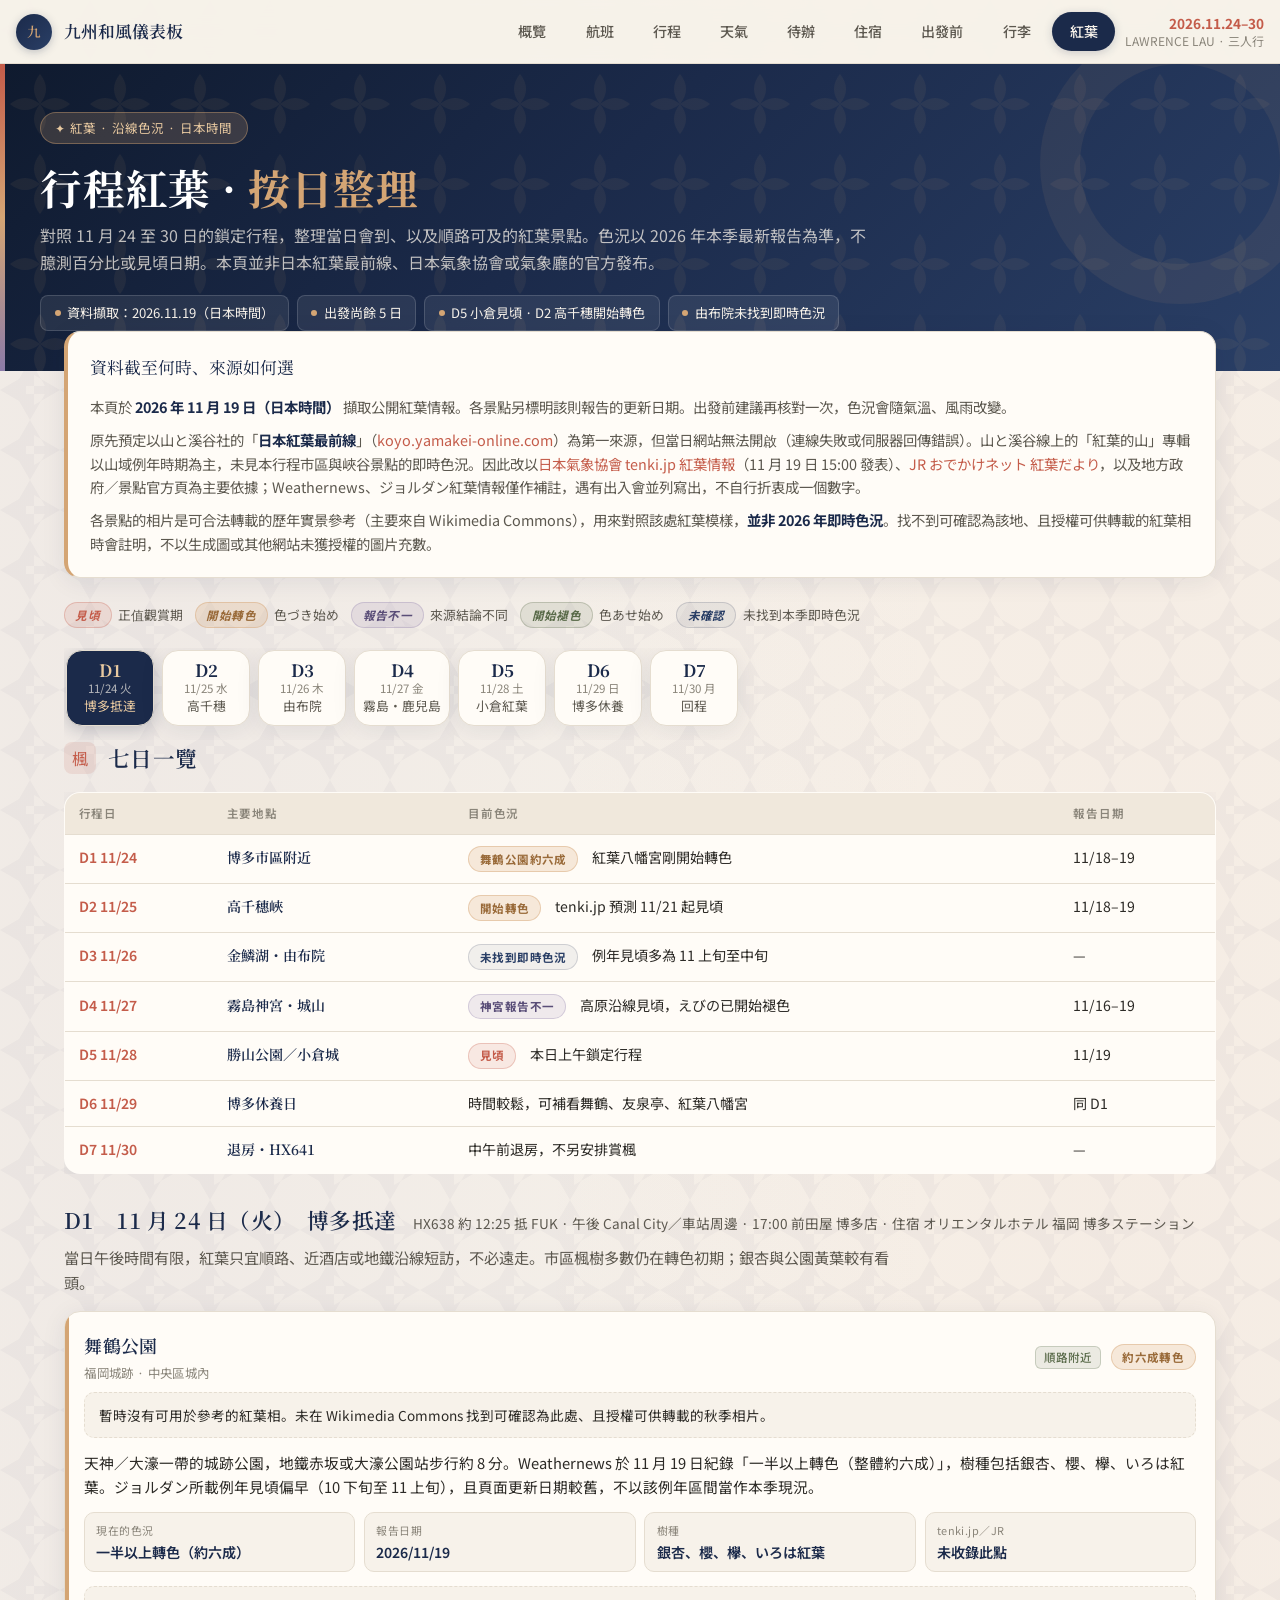
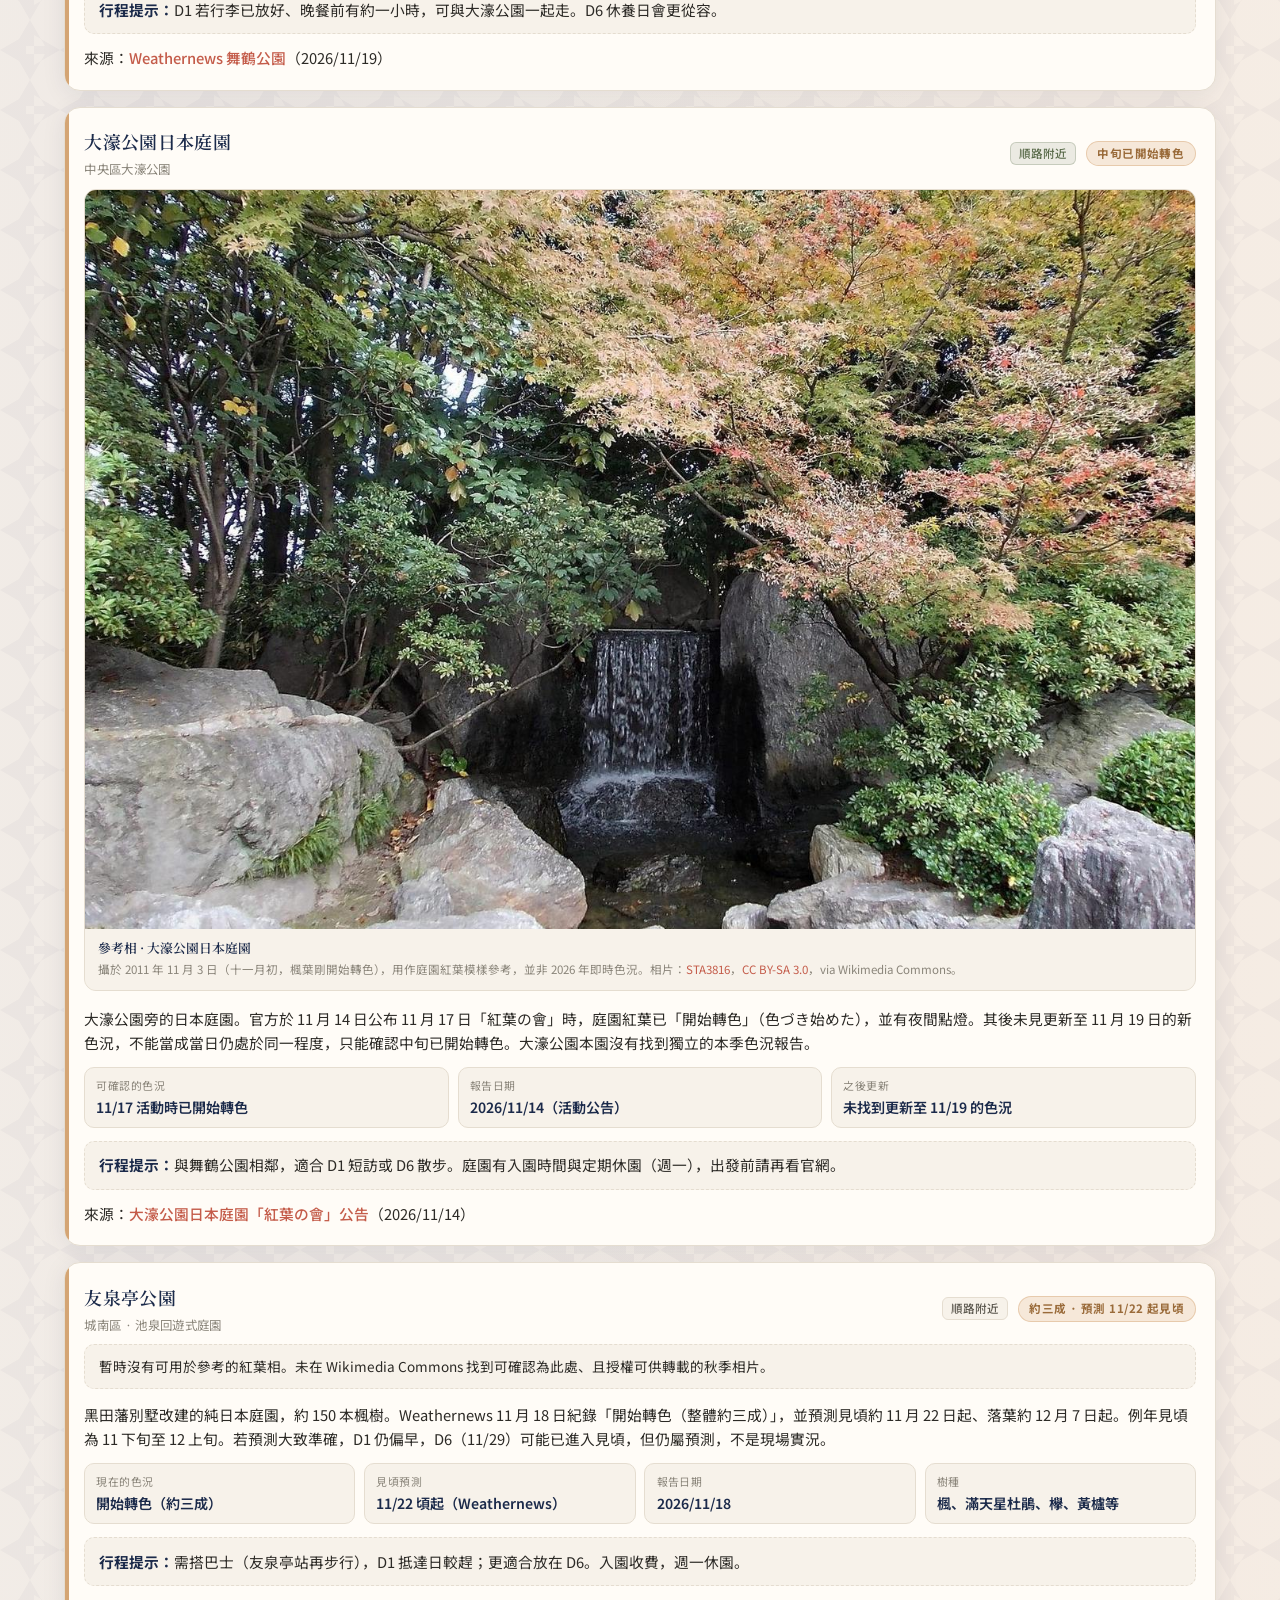
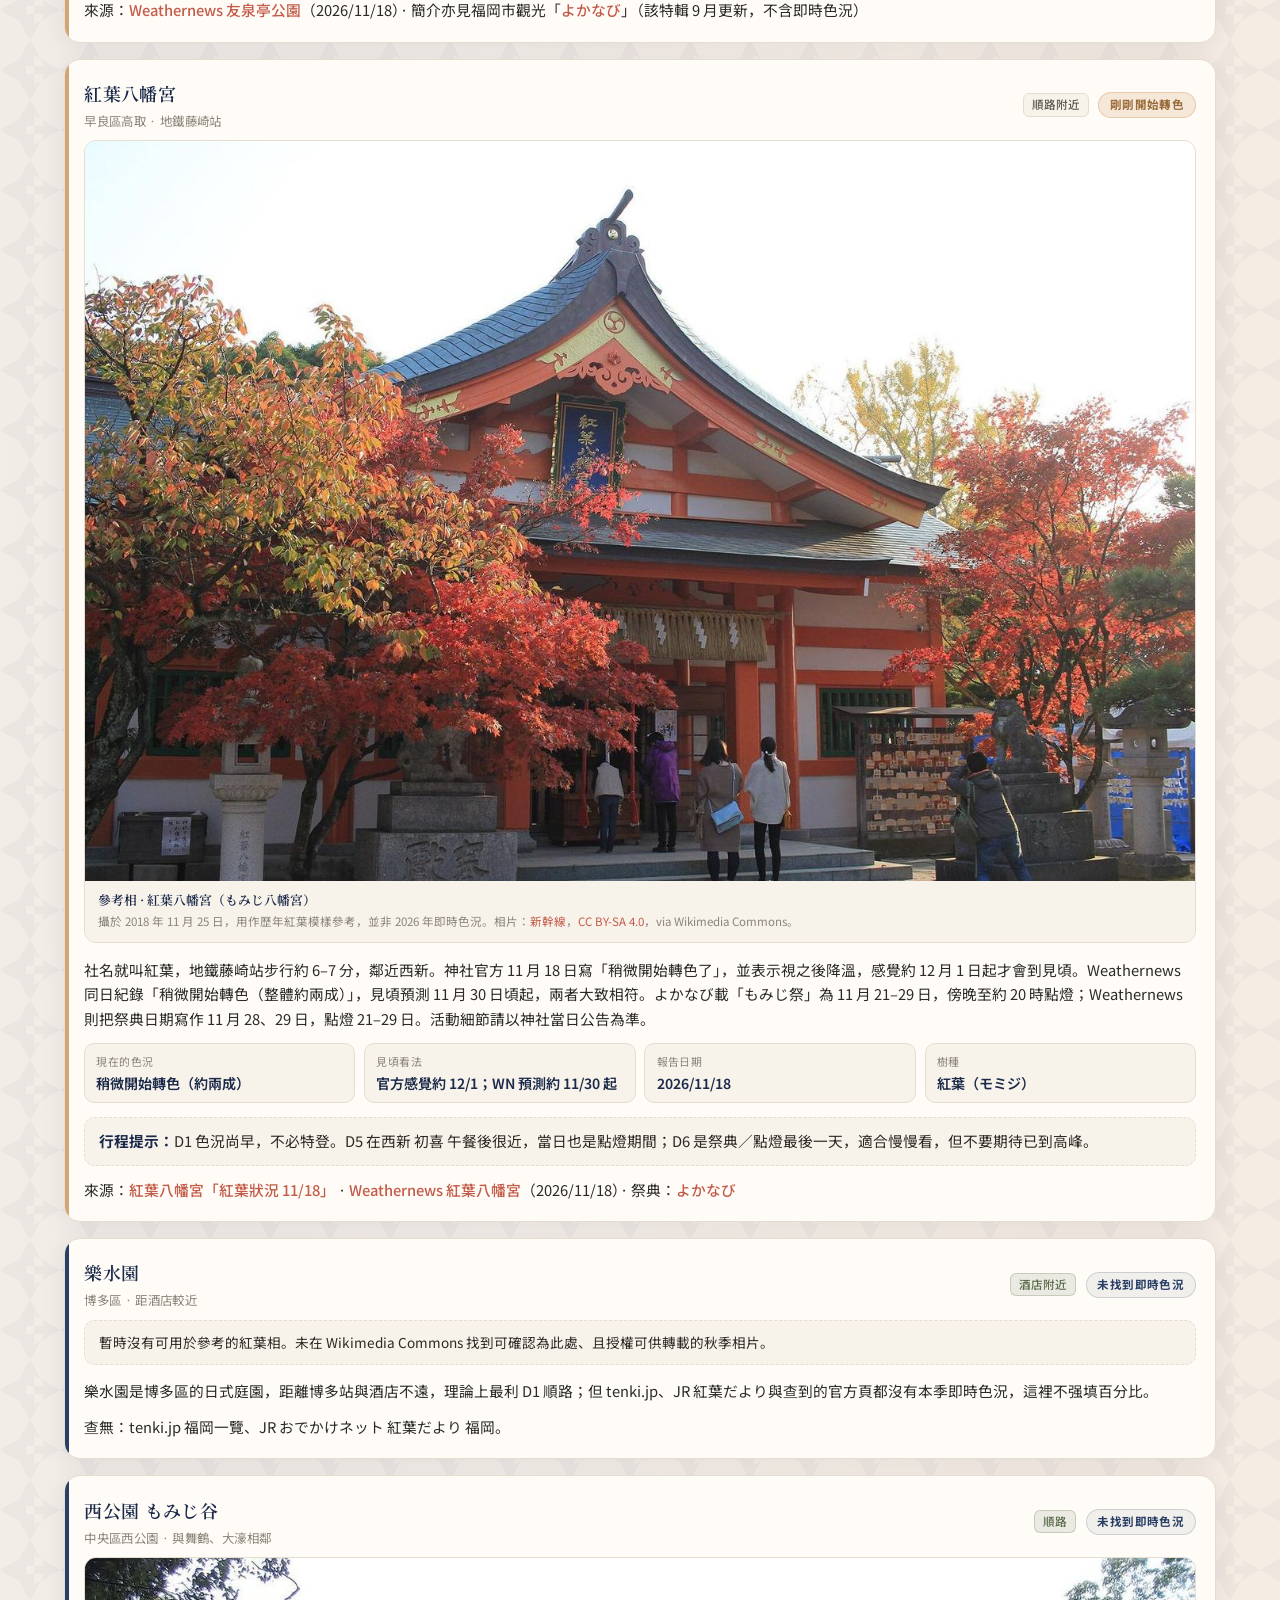
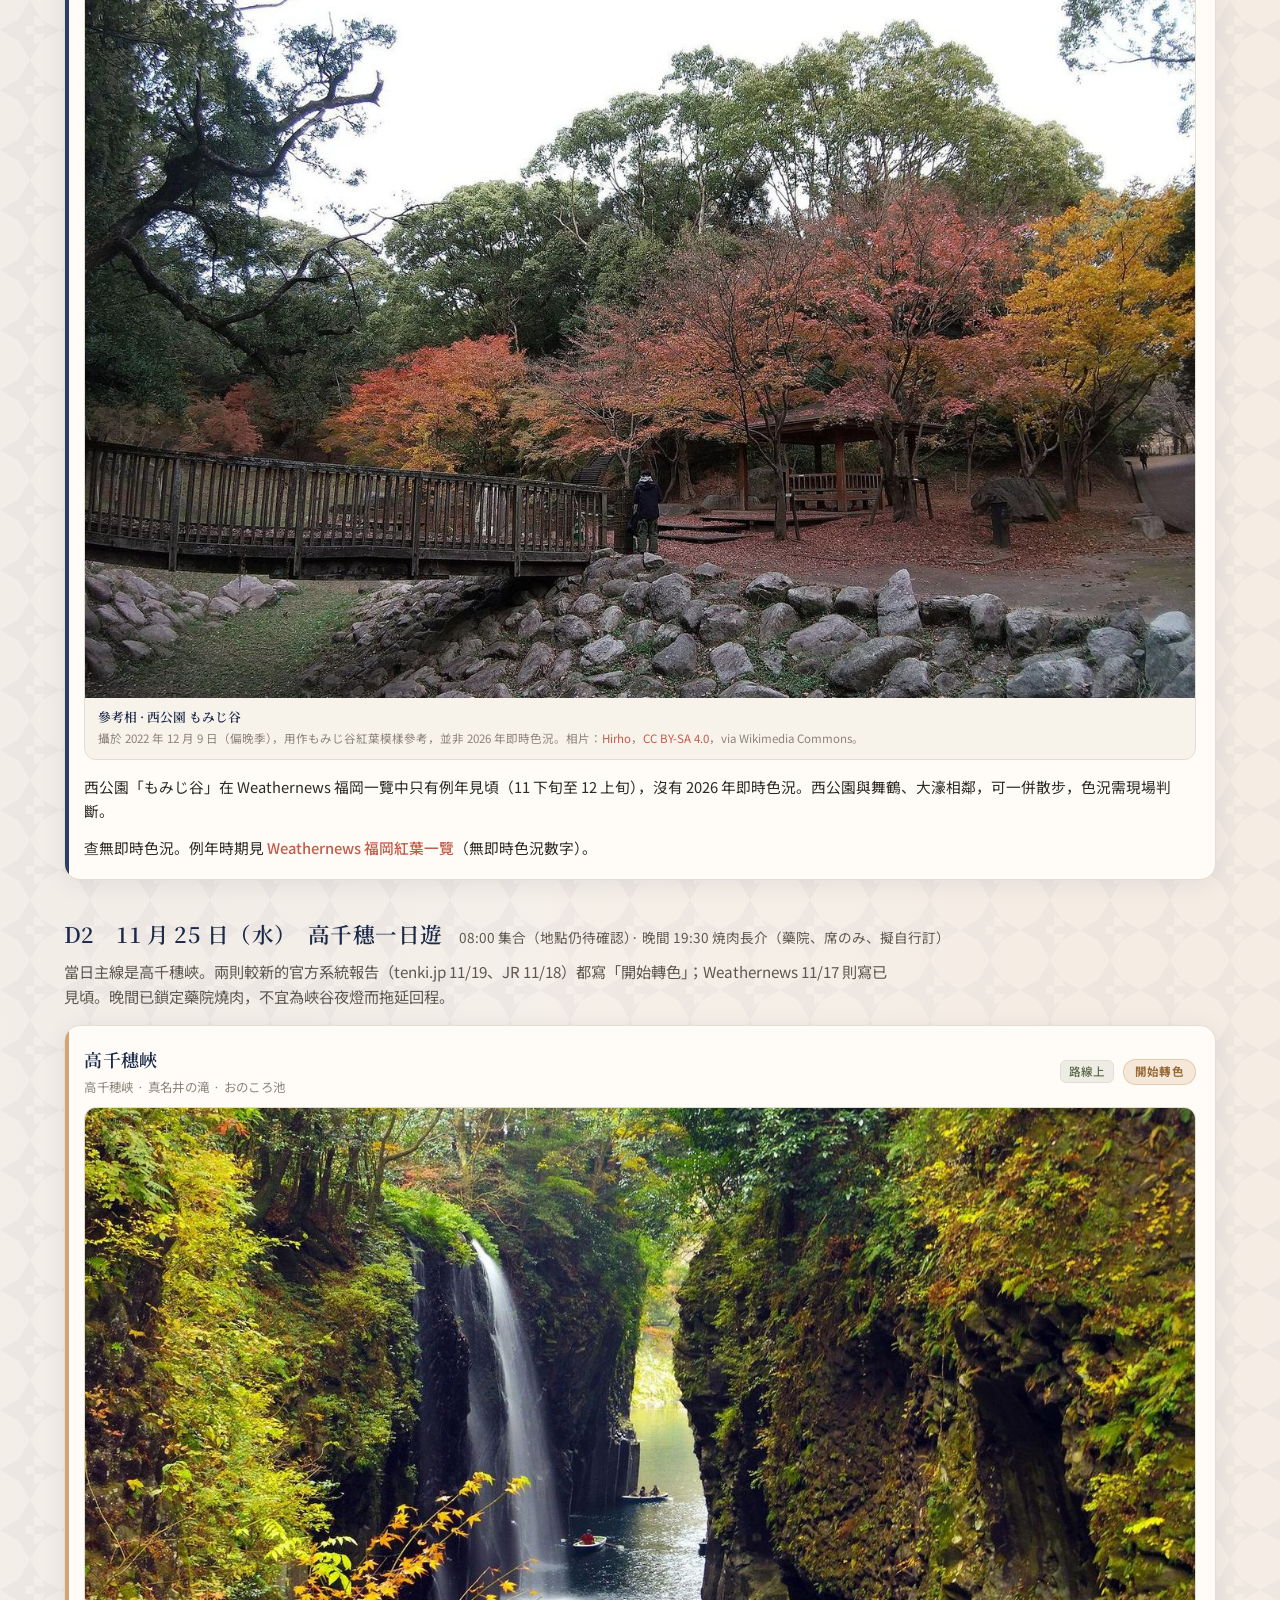
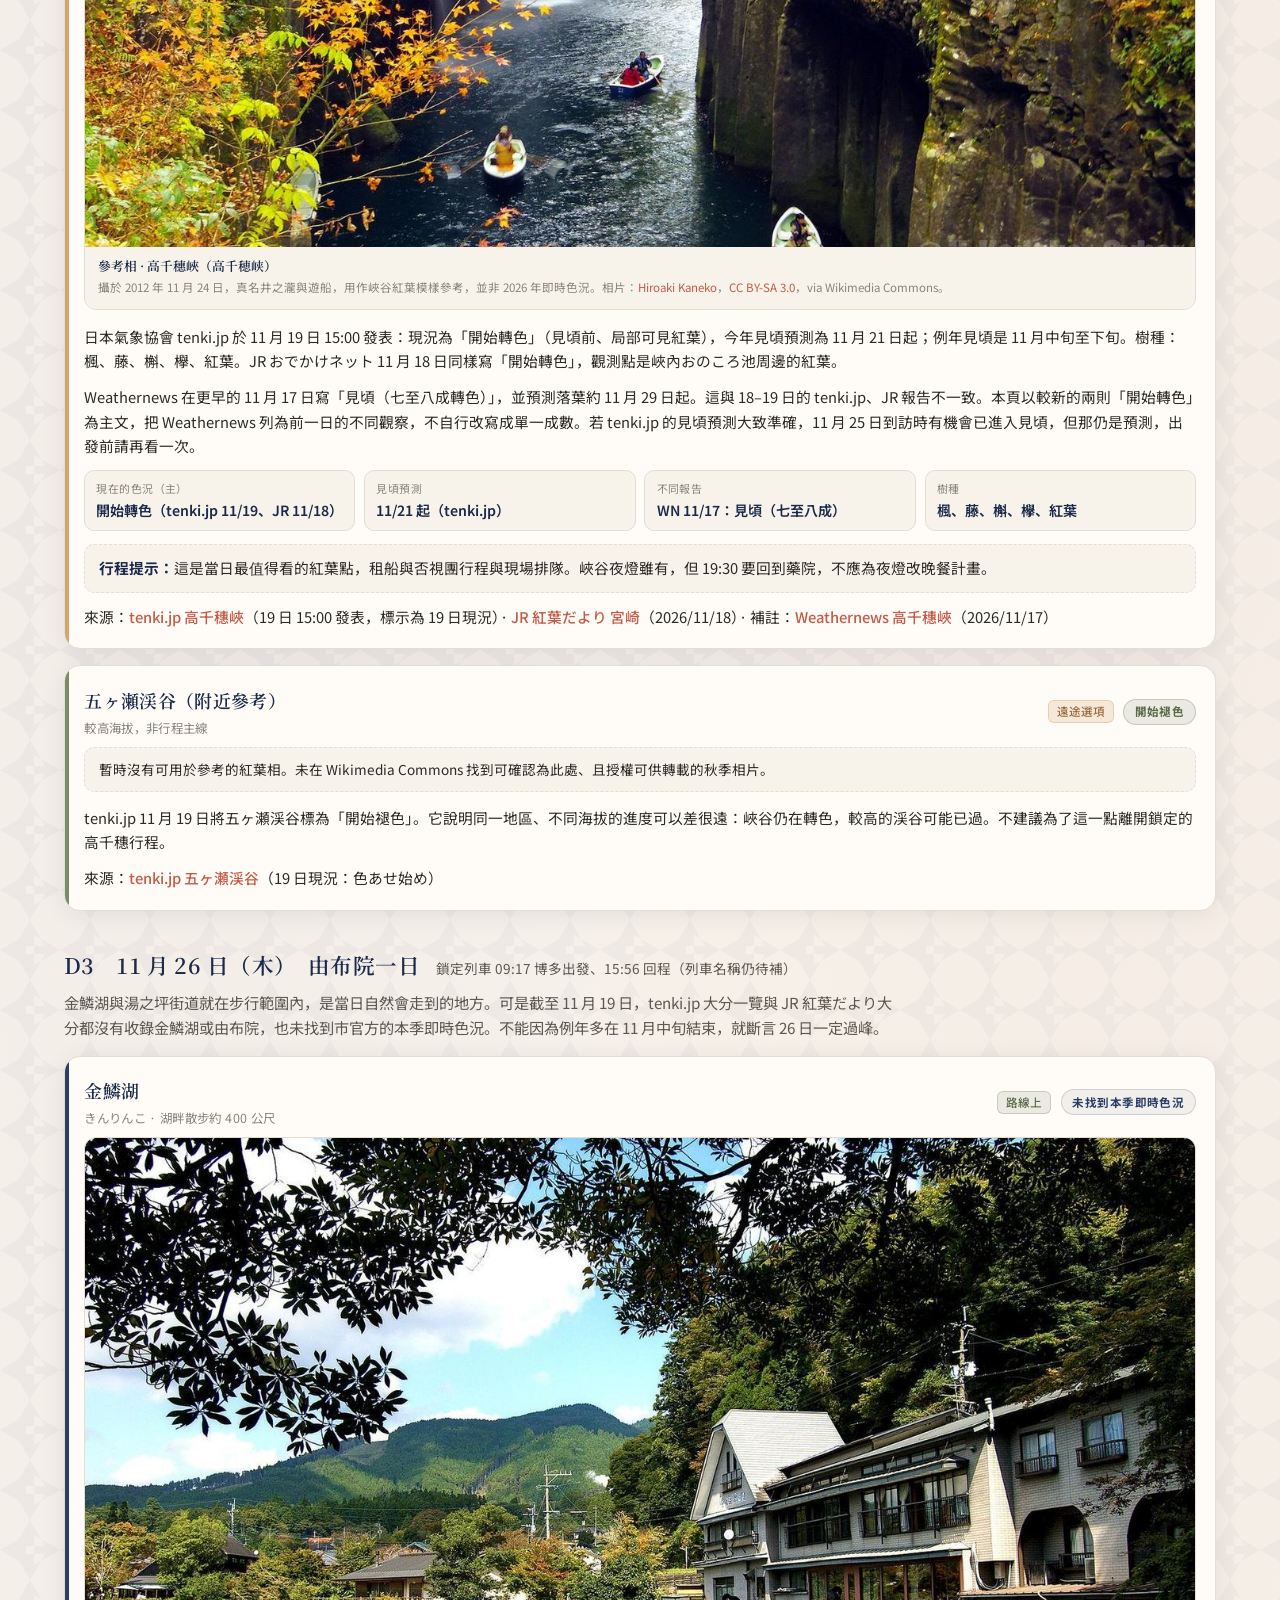
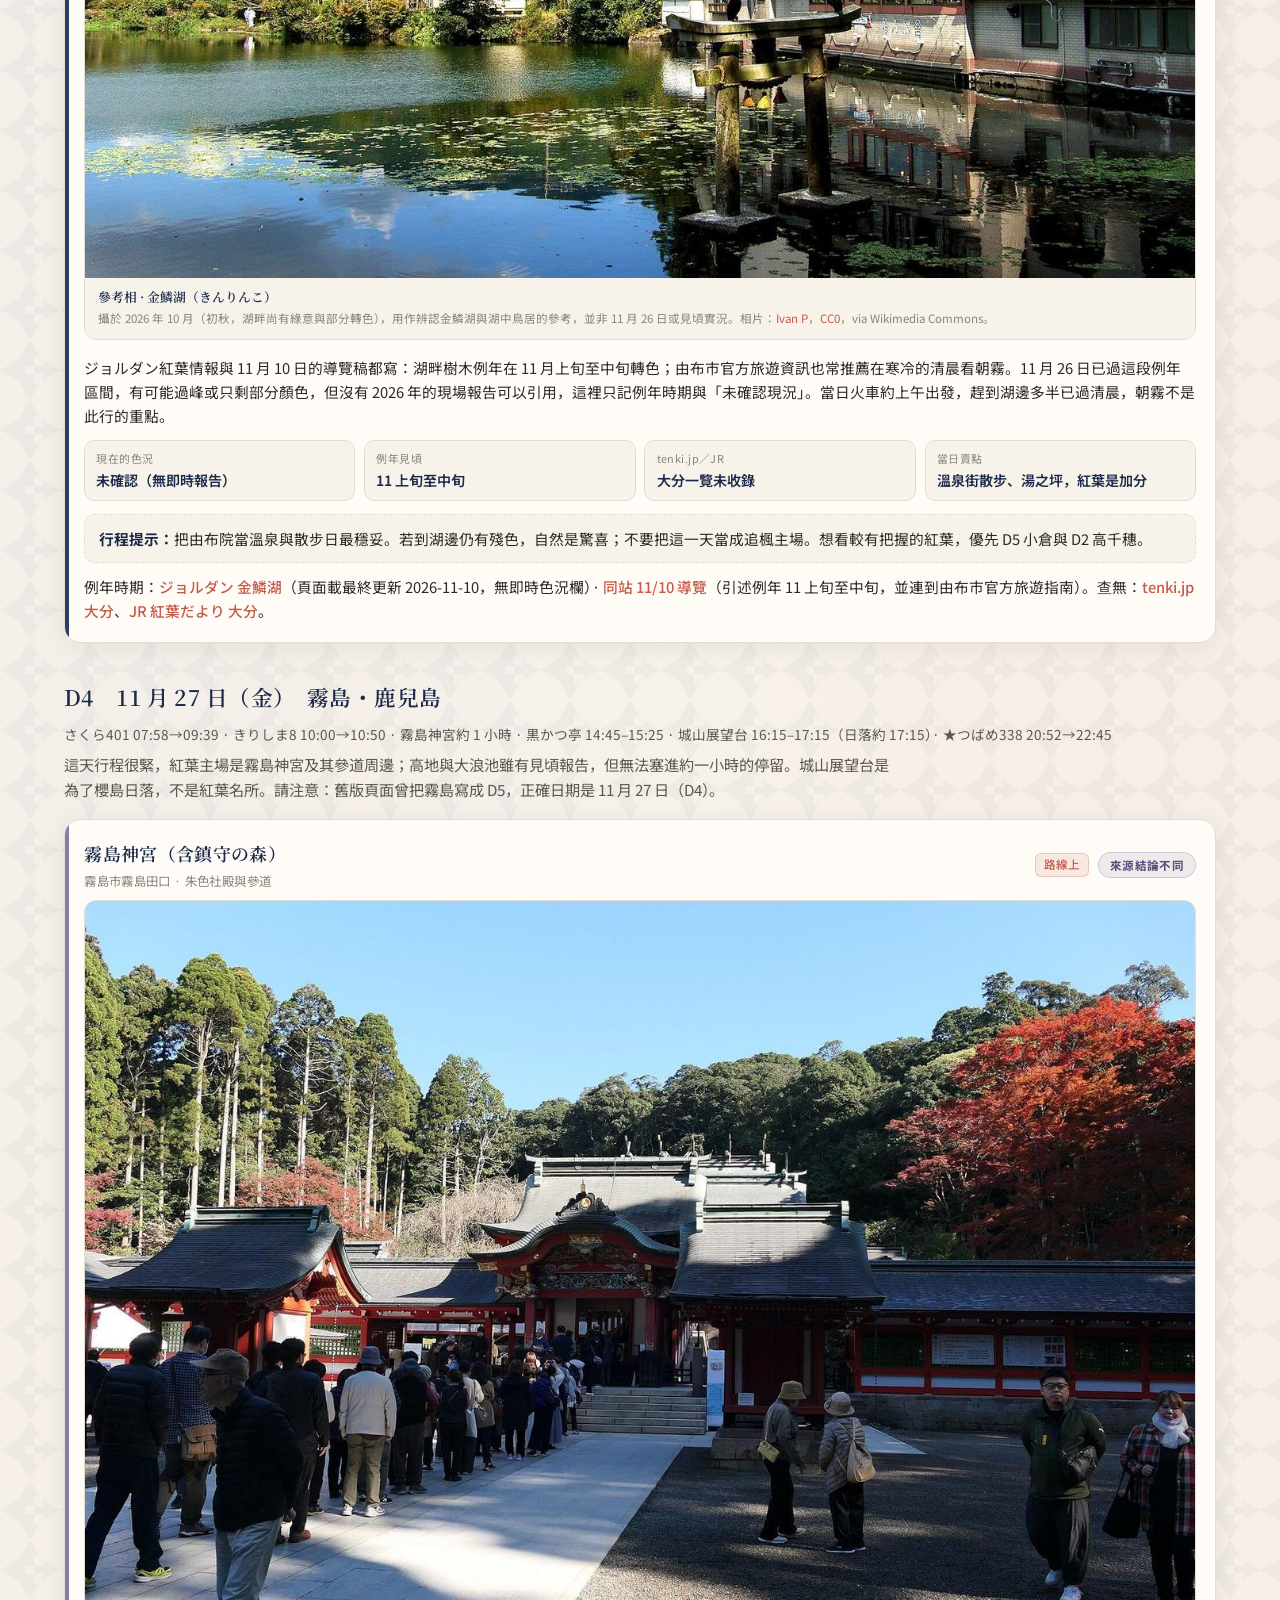
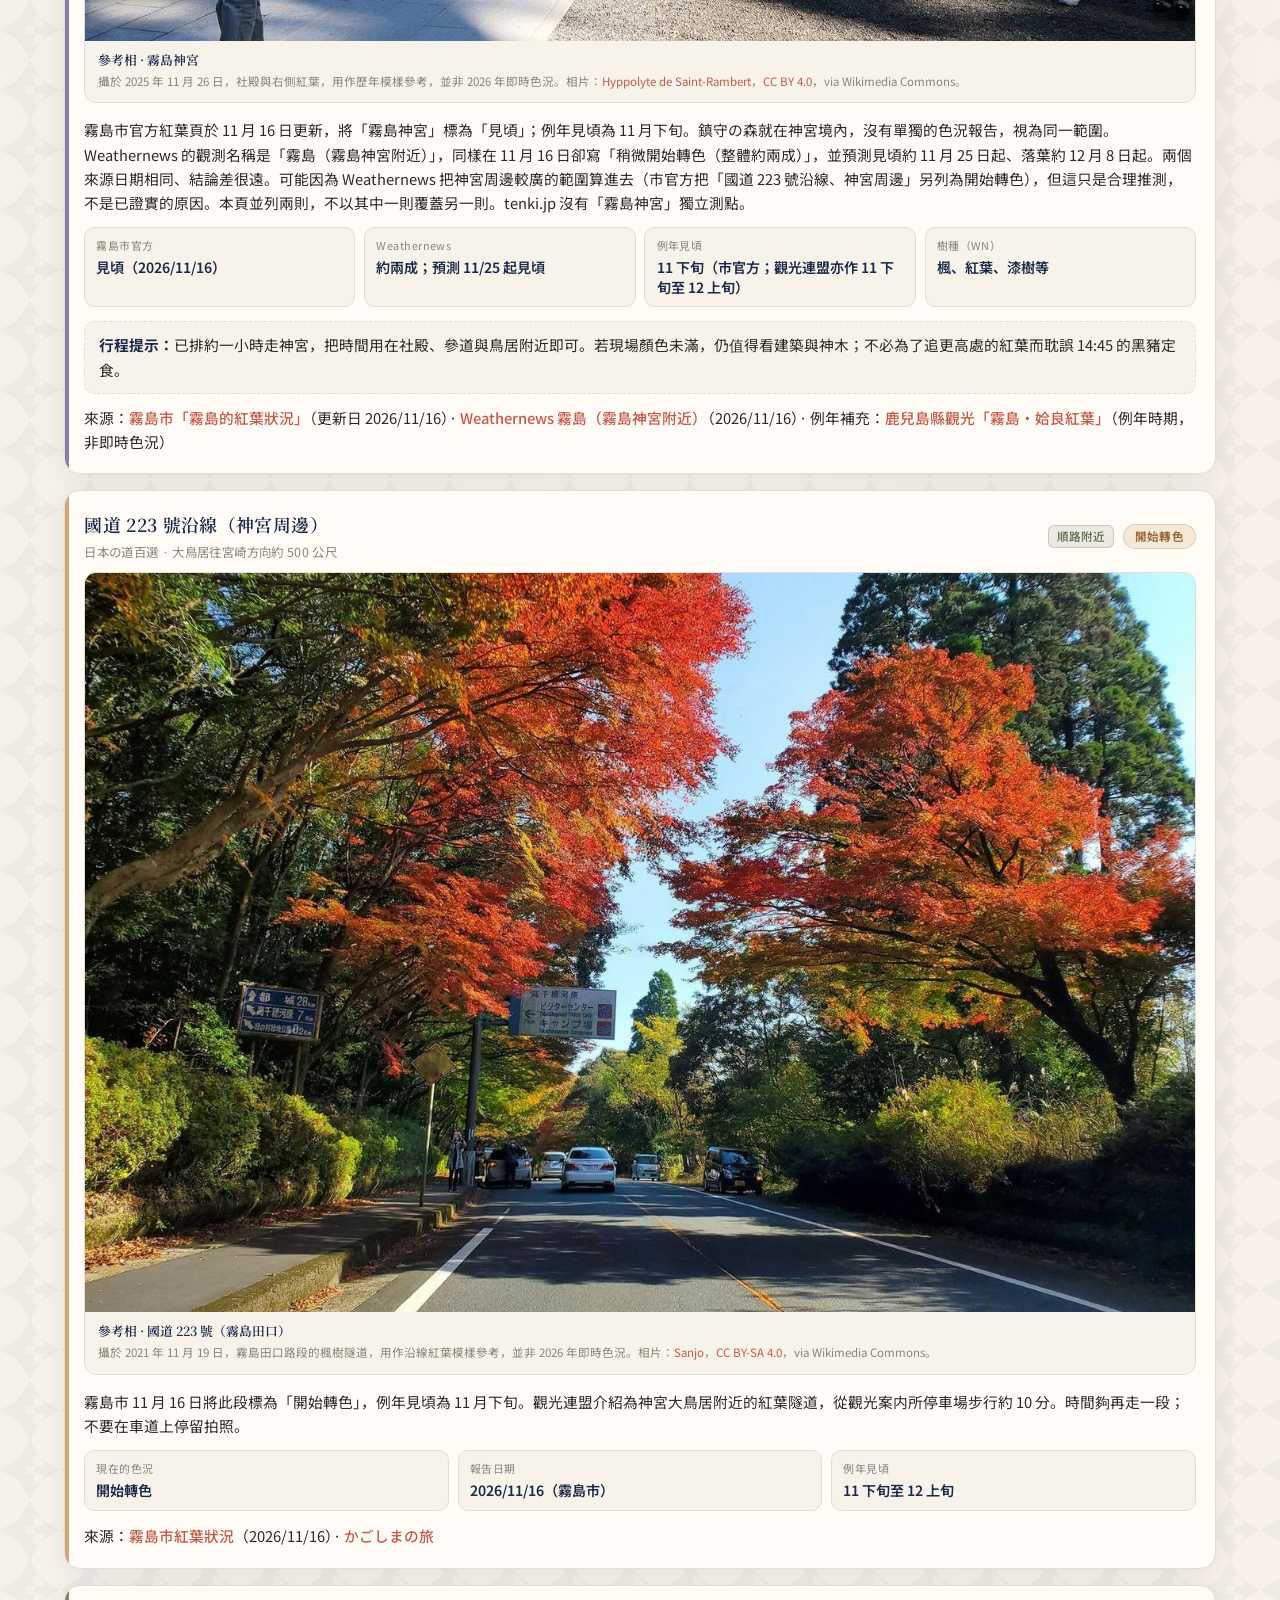
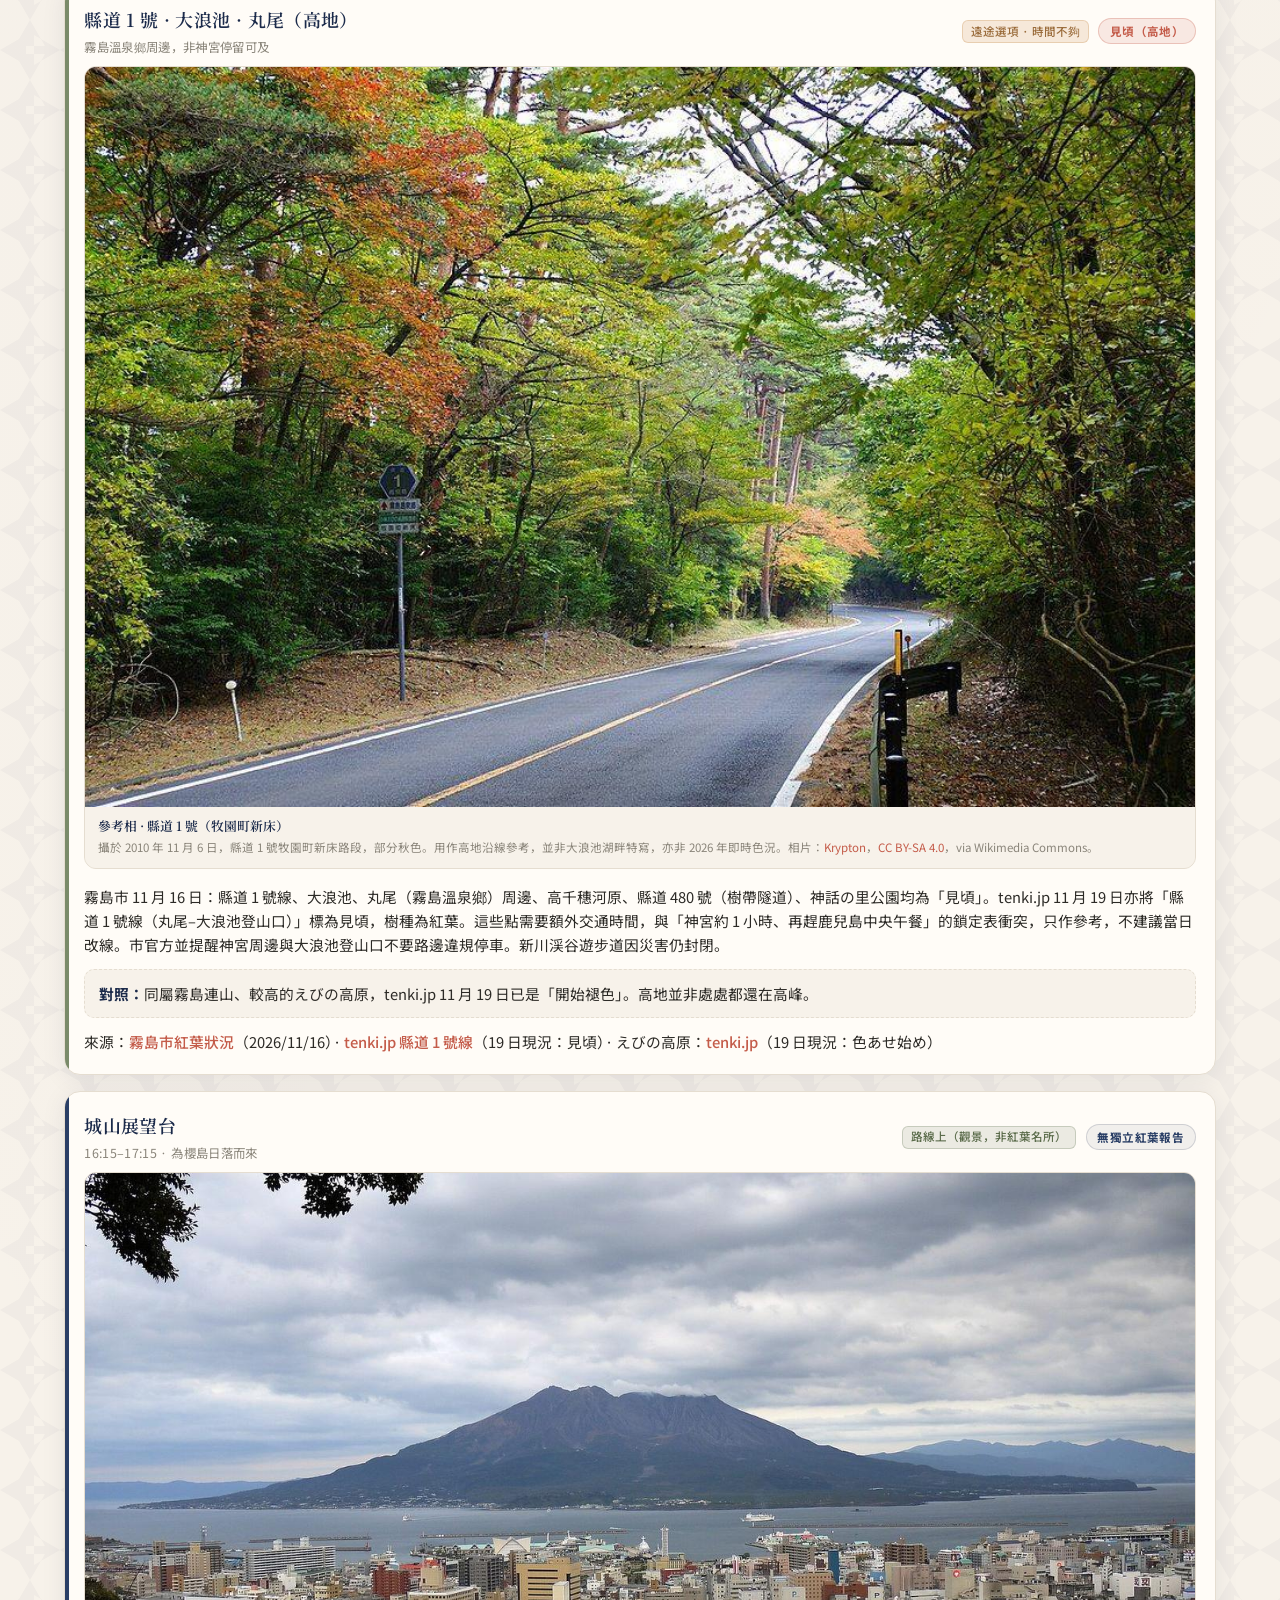
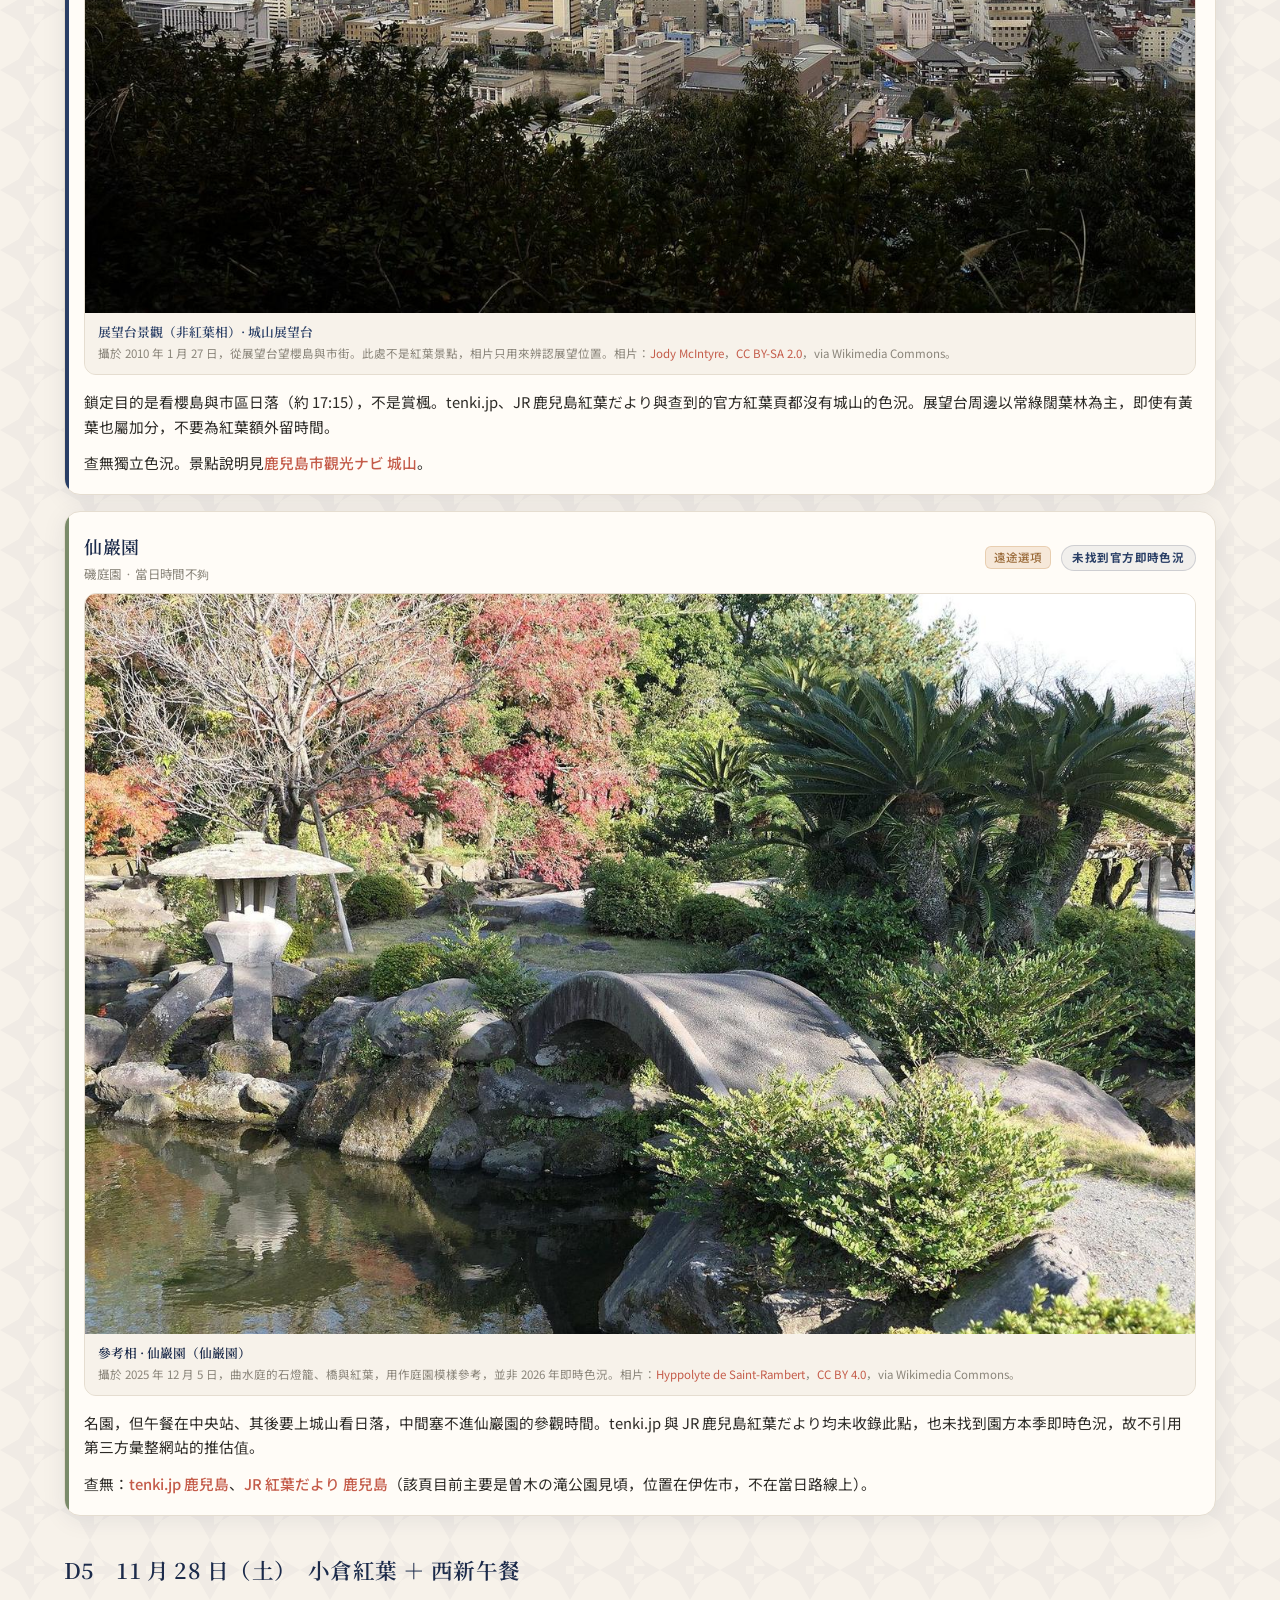
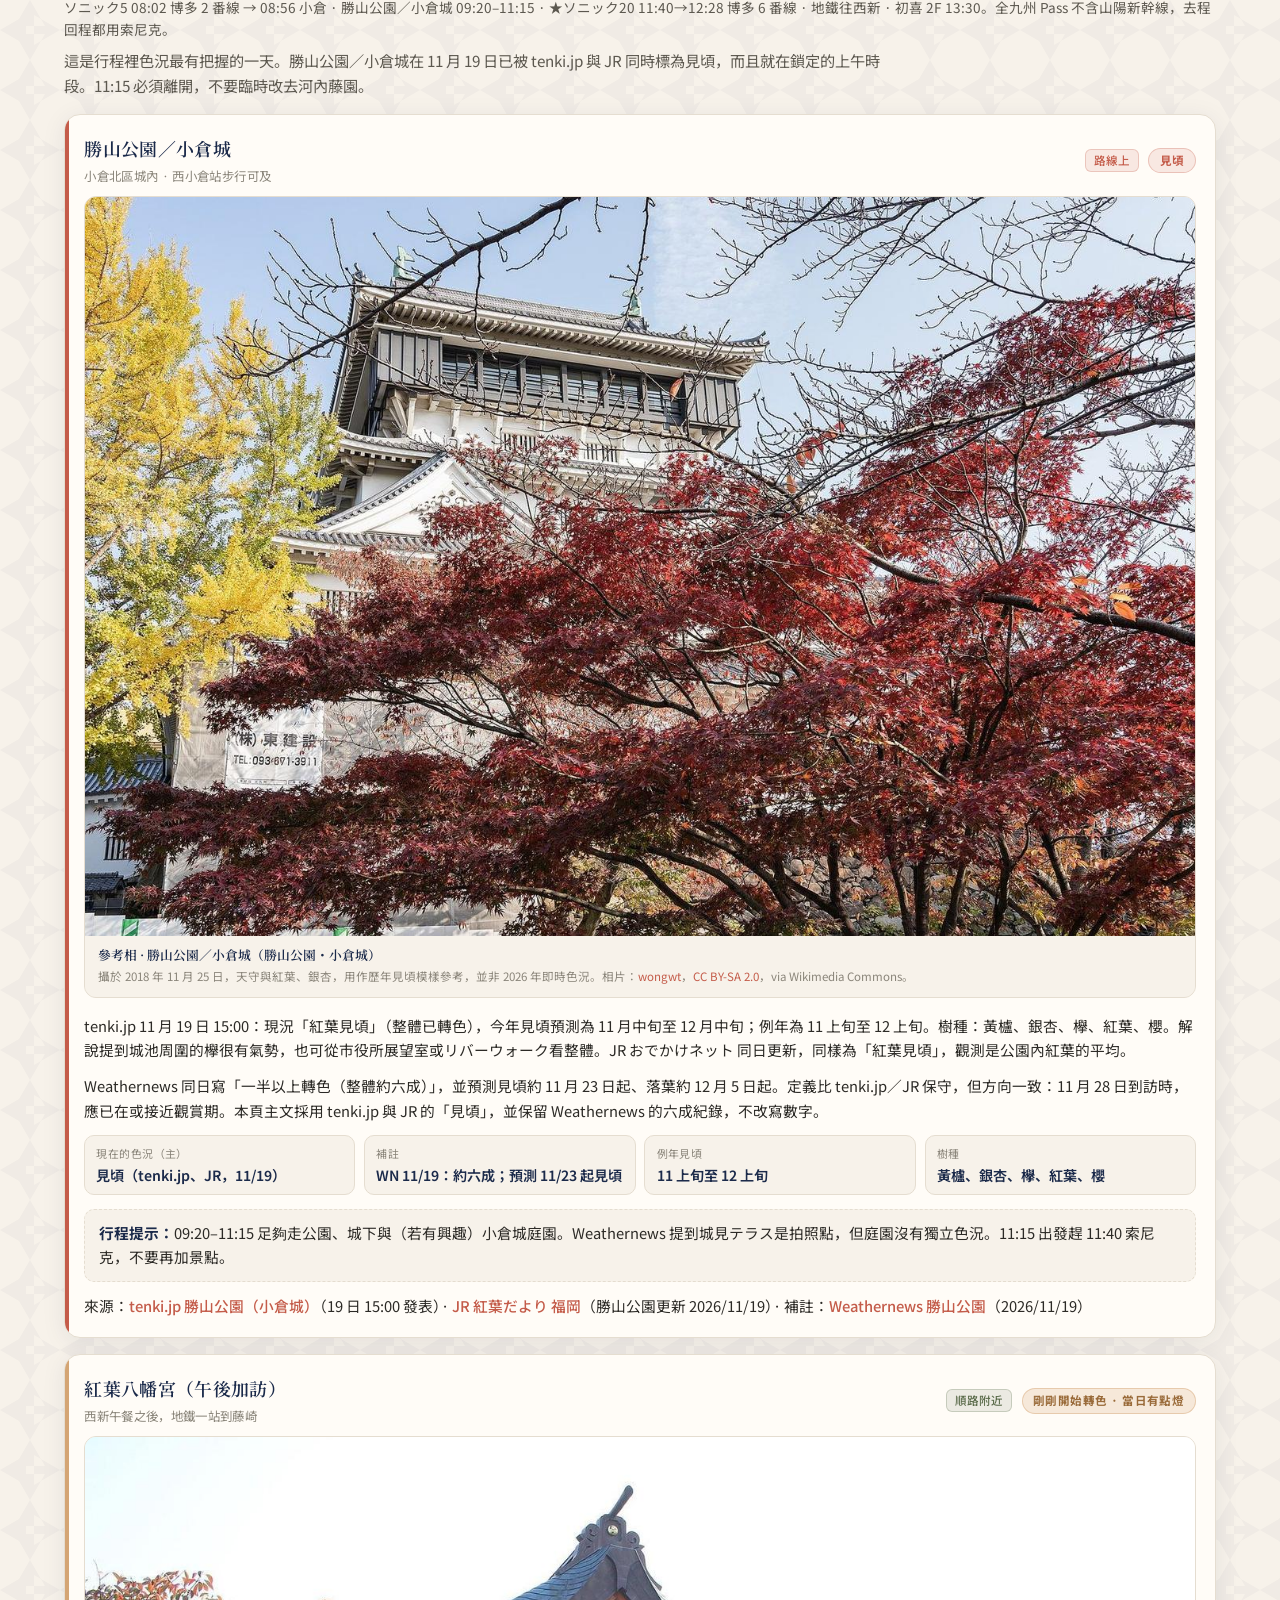
==== commit 77d27b2e: "Add licensed autumn reference photos to each foliage spot Download Wikimedia Commons photos into koy" ====
--- a/koyo/index.html
+++ b/koyo/index.html
@@ -52,6 +52,7 @@
     <div class="card-title">資料截至何時、來源如何選</div>
     <p>本頁於 <strong>2026 年 11 月 19 日（日本時間）</strong> 擷取公開紅葉情報。各景點另標明該則報告的更新日期。出發前建議再核對一次，色況會隨氣溫、風雨改變。</p>
     <p>原先預定以山と溪谷社的「<strong>日本紅葉最前線</strong>」（<a href="https://koyo.yamakei-online.com/" target="_blank" rel="noopener">koyo.yamakei-online.com</a>）為第一來源，但當日網站無法開啟（連線失敗或伺服器回傳錯誤）。山と溪谷線上的「紅葉的山」專輯以山域例年時期為主，未見本行程市區與峽谷景點的即時色況。因此改以<a href="https://tenki.jp/kouyou/" target="_blank" rel="noopener">日本氣象協會 tenki.jp 紅葉情報</a>（11 月 19 日 15:00 發表）、<a href="https://kisetsu.jr-odekake.net/" target="_blank" rel="noopener">JR おでかけネット 紅葉だより</a>，以及地方政府／景點官方頁為主要依據；Weathernews、ジョルダン紅葉情報僅作補註，遇有出入會並列寫出，不自行折衷成一個數字。</p>
+    <p>各景點的相片是可合法轉載的歷年實景參考（主要來自 Wikimedia Commons），用來對照該處紅葉模樣，<strong>並非 2026 年即時色況</strong>。找不到可確認為該地、且授權可供轉載的紅葉相時會註明，不以生成圖或其他網站未獲授權的圖片充數。</p>
   </div>
 </div>
 
@@ -150,6 +151,7 @@
           <span class="tag walk">順路附近</span>
           <span class="koyo-badge coloring">約六成轉色</span>
         </div>
+        <p class="koyo-nophoto">暫時沒有可用於參考的紅葉相。未在 Wikimedia Commons 找到可確認為此處、且授權可供轉載的秋季相片。</p>
         <p>天神／大濠一帶的城跡公園，地鐵赤坂或大濠公園站步行約 8 分。Weathernews 於 11 月 19 日紀錄「一半以上轉色（整體約六成）」，樹種包括銀杏、櫻、欅、いろは紅葉。ジョルダン所載例年見頃偏早（10 下旬至 11 上旬），且頁面更新日期較舊，不以該例年區間當作本季現況。</p>
         <div class="koyo-facts">
           <div class="fact"><div class="label">現在的色況</div><div class="value">一半以上轉色（約六成）</div></div>
@@ -167,6 +169,13 @@
           <span class="tag walk">順路附近</span>
           <span class="koyo-badge coloring">中旬已開始轉色</span>
         </div>
+        <figure class="koyo-photo pos-lower">
+          <img src="img/ohori-teien.jpg" width="1400" height="1050" alt="大濠公園日本庭園瀑布邊的楓葉開始轉色">
+          <figcaption>
+            <span class="koyo-photo-label">參考相 · 大濠公園日本庭園</span>
+            攝於 2011 年 11 月 3 日（十一月初，楓葉剛開始轉色），用作庭園紅葉模樣參考，並非 2026 年即時色況。相片：<a href="https://commons.wikimedia.org/wiki/File:Ohori_Park_2011-11_02.jpg" target="_blank" rel="noopener">STA3816</a>，<a href="https://creativecommons.org/licenses/by-sa/3.0/" target="_blank" rel="noopener">CC BY-SA 3.0</a>，via Wikimedia Commons。
+          </figcaption>
+        </figure>
         <p>大濠公園旁的日本庭園。官方於 11 月 14 日公布 11 月 17 日「紅葉の會」時，庭園紅葉已「開始轉色」（色づき始めた），並有夜間點燈。其後未見更新至 11 月 19 日的新色況，不能當成當日仍處於同一程度，只能確認中旬已開始轉色。大濠公園本園沒有找到獨立的本季色況報告。</p>
         <div class="koyo-facts">
           <div class="fact"><div class="label">可確認的色況</div><div class="value">11/17 活動時已開始轉色</div></div>
@@ -183,6 +192,7 @@
           <span class="tag">順路附近</span>
           <span class="koyo-badge coloring">約三成 · 預測 11/22 起見頃</span>
         </div>
+        <p class="koyo-nophoto">暫時沒有可用於參考的紅葉相。未在 Wikimedia Commons 找到可確認為此處、且授權可供轉載的秋季相片。</p>
         <p>黑田藩別墅改建的純日本庭園，約 150 本楓樹。Weathernews 11 月 18 日紀錄「開始轉色（整體約三成）」，並預測見頃約 11 月 22 日起、落葉約 12 月 7 日起。例年見頃為 11 下旬至 12 上旬。若預測大致準確，D1 仍偏早，D6（11/29）可能已進入見頃，但仍屬預測，不是現場實況。</p>
         <div class="koyo-facts">
           <div class="fact"><div class="label">現在的色況</div><div class="value">開始轉色（約三成）</div></div>
@@ -200,6 +210,13 @@
           <span class="tag">順路附近</span>
           <span class="koyo-badge coloring">剛剛開始轉色</span>
         </div>
+        <figure class="koyo-photo">
+          <img src="img/momiji-hachimangu.jpg" width="1400" height="934" alt="紅葉八幡宮社殿前的紅葉">
+          <figcaption>
+            <span class="koyo-photo-label">參考相 · 紅葉八幡宮（もみじ八幡宮）</span>
+            攝於 2018 年 11 月 25 日，用作歷年紅葉模樣參考，並非 2026 年即時色況。相片：<a href="https://commons.wikimedia.org/wiki/File:Momijihachiman_20181125.jpg" target="_blank" rel="noopener">新幹線</a>，<a href="https://creativecommons.org/licenses/by-sa/4.0/" target="_blank" rel="noopener">CC BY-SA 4.0</a>，via Wikimedia Commons。
+          </figcaption>
+        </figure>
         <p>社名就叫紅葉，地鐵藤崎站步行約 6–7 分，鄰近西新。神社官方 11 月 18 日寫「稍微開始轉色了」，並表示視之後降溫，感覺約 12 月 1 日起才會到見頃。Weathernews 同日紀錄「稍微開始轉色（整體約兩成）」，見頃預測 11 月 30 日頃起，兩者大致相符。よかなび載「もみじ祭」為 11 月 21–29 日，傍晚至約 20 時點燈；Weathernews 則把祭典日期寫作 11 月 28、29 日，點燈 21–29 日。活動細節請以神社當日公告為準。</p>
         <div class="koyo-facts">
           <div class="fact"><div class="label">現在的色況</div><div class="value">稍微開始轉色（約兩成）</div></div>
@@ -213,12 +230,30 @@
 
       <article class="koyo-spot is-unknown">
         <div class="koyo-spot-head">
-          <h3>樂水園・西公園<span class="koyo-jp">樂水園在博多區，距酒店較近</span></h3>
-          <span class="tag walk">酒店附近／順路</span>
+          <h3>樂水園<span class="koyo-jp">博多區 · 距酒店較近</span></h3>
+          <span class="tag walk">酒店附近</span>
           <span class="koyo-badge unknown">未找到即時色況</span>
         </div>
-        <p>樂水園是博多區的日式庭園，距離博多站與酒店不遠，理論上最利 D1 順路；但 tenki.jp、JR 紅葉だより與查到的官方頁都沒有本季即時色況，這裡不强填百分比。西公園「もみじ谷」在 Weathernews 福岡一覽中只有例年見頃（11 下旬至 12 上旬），沒有 2026 年即時色況。西公園與舞鶴、大濠相鄰，可一併散步，色況需現場判斷。</p>
-        <p class="koyo-src">查無：tenki.jp 福岡一覽、JR おでかけネット 紅葉だより 福岡。西公園例年時期見 <a href="https://weathernews.jp/koyo/area/fukuoka/" target="_blank" rel="noopener">Weathernews 福岡紅葉一覽</a>（無即時色況數字）。</p>
+        <p class="koyo-nophoto">暫時沒有可用於參考的紅葉相。未在 Wikimedia Commons 找到可確認為此處、且授權可供轉載的秋季相片。</p>
+        <p>樂水園是博多區的日式庭園，距離博多站與酒店不遠，理論上最利 D1 順路；但 tenki.jp、JR 紅葉だより與查到的官方頁都沒有本季即時色況，這裡不强填百分比。</p>
+        <p class="koyo-src">查無：tenki.jp 福岡一覽、JR おでかけネット 紅葉だより 福岡。</p>
+      </article>
+
+      <article class="koyo-spot is-unknown">
+        <div class="koyo-spot-head">
+          <h3>西公園 もみじ谷<span class="koyo-jp">中央區西公園 · 與舞鶴、大濠相鄰</span></h3>
+          <span class="tag walk">順路</span>
+          <span class="koyo-badge unknown">未找到即時色況</span>
+        </div>
+        <figure class="koyo-photo pos-upper">
+          <img src="img/nishi-park-momiji.jpg" width="1400" height="1050" alt="福岡西公園もみじ谷的紅葉">
+          <figcaption>
+            <span class="koyo-photo-label">參考相 · 西公園 もみじ谷</span>
+            攝於 2022 年 12 月 9 日（偏晚季），用作もみじ谷紅葉模樣參考，並非 2026 年即時色況。相片：<a href="https://commons.wikimedia.org/wiki/File:Momiji-dani_Maple_Valley_13_Nishik%C5%8Den_Ch%C5%AB%C5%8D-ku_Fukuoka_City_20221209.jpg" target="_blank" rel="noopener">Hirho</a>，<a href="https://creativecommons.org/licenses/by-sa/4.0/" target="_blank" rel="noopener">CC BY-SA 4.0</a>，via Wikimedia Commons。
+          </figcaption>
+        </figure>
+        <p>西公園「もみじ谷」在 Weathernews 福岡一覽中只有例年見頃（11 下旬至 12 上旬），沒有 2026 年即時色況。西公園與舞鶴、大濠相鄰，可一併散步，色況需現場判斷。</p>
+        <p class="koyo-src">查無即時色況。例年時期見 <a href="https://weathernews.jp/koyo/area/fukuoka/" target="_blank" rel="noopener">Weathernews 福岡紅葉一覽</a>（無即時色況數字）。</p>
       </article>
     </div>
   </section>
@@ -238,6 +273,13 @@
           <span class="tag tour">路線上</span>
           <span class="koyo-badge coloring">開始轉色</span>
         </div>
+        <figure class="koyo-photo pos-lower">
+          <img src="img/takachiho-gorge.jpg" width="1400" height="1050" alt="高千穗峽真名井之瀧與遊船，兩岸紅葉">
+          <figcaption>
+            <span class="koyo-photo-label">參考相 · 高千穗峽（高千穂峡）</span>
+            攝於 2012 年 11 月 24 日，真名井之瀧與遊船，用作峽谷紅葉模樣參考，並非 2026 年即時色況。相片：<a href="https://commons.wikimedia.org/wiki/File:%E7%A7%8B%E8%89%B2%E3%81%AE%E9%AB%98%E5%8D%83%E7%A9%82%E5%B3%A1_(Autumn_Colored_Takachiho_Gorge)_24_Nov,_2012_-_panoramio.jpg" target="_blank" rel="noopener">Hiroaki Kaneko</a>，<a href="https://creativecommons.org/licenses/by-sa/3.0/" target="_blank" rel="noopener">CC BY-SA 3.0</a>，via Wikimedia Commons。
+          </figcaption>
+        </figure>
         <p>日本氣象協會 tenki.jp 於 11 月 19 日 15:00 發表：現況為「開始轉色」（見頃前、局部可見紅葉），今年見頃預測為 11 月 21 日起；例年見頃是 11 月中旬至下旬。樹種：楓、藤、槲、欅、紅葉。JR おでかけネット 11 月 18 日同樣寫「開始轉色」，觀測點是峽內おのころ池周邊的紅葉。</p>
         <p>Weathernews 在更早的 11 月 17 日寫「見頃（七至八成轉色）」，並預測落葉約 11 月 29 日起。這與 18–19 日的 tenki.jp、JR 報告不一致。本頁以較新的兩則「開始轉色」為主文，把 Weathernews 列為前一日的不同觀察，不自行改寫成單一成數。若 tenki.jp 的見頃預測大致準確，11 月 25 日到訪時有機會已進入見頃，但那仍是預測，出發前請再看一次。</p>
         <div class="koyo-facts">
@@ -256,6 +298,7 @@
           <span class="tag warn">遠途選項</span>
           <span class="koyo-badge fade">開始褪色</span>
         </div>
+        <p class="koyo-nophoto">暫時沒有可用於參考的紅葉相。未在 Wikimedia Commons 找到可確認為此處、且授權可供轉載的秋季相片。</p>
         <p>tenki.jp 11 月 19 日將五ヶ瀬渓谷標為「開始褪色」。它說明同一地區、不同海拔的進度可以差很遠：峽谷仍在轉色，較高的渓谷可能已過。不建議為了這一點離開鎖定的高千穗行程。</p>
         <p class="koyo-src">來源：<a href="https://tenki.jp/kouyou/9/48/30539.html" target="_blank" rel="noopener">tenki.jp 五ヶ瀬渓谷</a>（19 日現況：色あせ始め）</p>
       </article>
@@ -277,6 +320,13 @@
           <span class="tag walk">路線上</span>
           <span class="koyo-badge unknown">未找到本季即時色況</span>
         </div>
+        <figure class="koyo-photo pos-lower">
+          <img src="img/kinrin-ko.jpg" width="1400" height="1050" alt="由布院金鱗湖與湖中鳥居，初秋景色">
+          <figcaption>
+            <span class="koyo-photo-label">參考相 · 金鱗湖（きんりんこ）</span>
+            攝於 2026 年 10 月（初秋，湖畔尚有綠意與部分轉色），用作辨認金鱗湖與湖中鳥居的參考，並非 11 月 26 日或見頃實況。相片：<a href="https://commons.wikimedia.org/wiki/File:Lake_Kinrin_in_Yufuin,_Oita_-_October_2026_(01).jpg" target="_blank" rel="noopener">Ivan P</a>，<a href="https://creativecommons.org/publicdomain/zero/1.0/" target="_blank" rel="noopener">CC0</a>，via Wikimedia Commons。
+          </figcaption>
+        </figure>
         <p>ジョルダン紅葉情報與 11 月 10 日的導覽稿都寫：湖畔樹木例年在 11 月上旬至中旬轉色；由布市官方旅遊資訊也常推薦在寒冷的清晨看朝霧。11 月 26 日已過這段例年區間，有可能過峰或只剩部分顏色，但沒有 2026 年的現場報告可以引用，這裡只記例年時期與「未確認現況」。當日火車約上午出發，趕到湖邊多半已過清晨，朝霧不是此行的重點。</p>
         <div class="koyo-facts">
           <div class="fact"><div class="label">現在的色況</div><div class="value">未確認（無即時報告）</div></div>
@@ -305,6 +355,13 @@
           <span class="tag must">路線上</span>
           <span class="koyo-badge split">來源結論不同</span>
         </div>
+        <figure class="koyo-photo">
+          <img src="img/kirishima-jingu.jpg" width="1400" height="1050" alt="霧島神宮社殿旁的紅葉">
+          <figcaption>
+            <span class="koyo-photo-label">參考相 · 霧島神宮</span>
+            攝於 2025 年 11 月 26 日，社殿與右側紅葉，用作歷年模樣參考，並非 2026 年即時色況。相片：<a href="https://commons.wikimedia.org/wiki/File:Kirishima-jing%C5%AB_(Kirishima,_Kagoshima)_VLux5_hdsr_04.jpg" target="_blank" rel="noopener">Hyppolyte de Saint-Rambert</a>，<a href="https://creativecommons.org/licenses/by/4.0/" target="_blank" rel="noopener">CC BY 4.0</a>，via Wikimedia Commons。
+          </figcaption>
+        </figure>
         <p>霧島市官方紅葉頁於 11 月 16 日更新，將「霧島神宮」標為「見頃」；例年見頃為 11 月下旬。鎮守の森就在神宮境內，沒有單獨的色況報告，視為同一範圍。Weathernews 的觀測名稱是「霧島（霧島神宮附近）」，同樣在 11 月 16 日卻寫「稍微開始轉色（整體約兩成）」，並預測見頃約 11 月 25 日起、落葉約 12 月 8 日起。兩個來源日期相同、結論差很遠。可能因為 Weathernews 把神宮周邊較廣的範圍算進去（市官方把「國道 223 號沿線、神宮周邊」另列為開始轉色），但這只是合理推測，不是已證實的原因。本頁並列兩則，不以其中一則覆蓋另一則。tenki.jp 沒有「霧島神宮」獨立測點。</p>
         <div class="koyo-facts">
           <div class="fact"><div class="label">霧島市官方</div><div class="value">見頃（2026/11/16）</div></div>
@@ -322,6 +379,13 @@
           <span class="tag walk">順路附近</span>
           <span class="koyo-badge coloring">開始轉色</span>
         </div>
+        <figure class="koyo-photo">
+          <img src="img/route-223.jpg" width="1400" height="1050" alt="霧島田口國道 223 號兩旁的紅葉隧道">
+          <figcaption>
+            <span class="koyo-photo-label">參考相 · 國道 223 號（霧島田口）</span>
+            攝於 2021 年 11 月 19 日，霧島田口路段的楓樹隧道，用作沿線紅葉模樣參考，並非 2026 年即時色況。相片：<a href="https://commons.wikimedia.org/wiki/File:Route223_Ja_Kirishima-Taguchi_2021_Nov.jpg" target="_blank" rel="noopener">Sanjo</a>，<a href="https://creativecommons.org/licenses/by-sa/4.0/" target="_blank" rel="noopener">CC BY-SA 4.0</a>，via Wikimedia Commons。
+          </figcaption>
+        </figure>
         <p>霧島市 11 月 16 日將此段標為「開始轉色」，例年見頃為 11 月下旬。觀光連盟介紹為神宮大鳥居附近的紅葉隧道，從觀光案内所停車場步行約 10 分。時間夠再走一段；不要在車道上停留拍照。</p>
         <div class="koyo-facts">
           <div class="fact"><div class="label">現在的色況</div><div class="value">開始轉色</div></div>
@@ -337,6 +401,13 @@
           <span class="tag warn">遠途選項 · 時間不夠</span>
           <span class="koyo-badge peak">見頃（高地）</span>
         </div>
+        <figure class="koyo-photo">
+          <img src="img/route-1-kirishima.jpg" width="960" height="638" alt="霧島縣道 1 號牧園町新床路段的秋色">
+          <figcaption>
+            <span class="koyo-photo-label">參考相 · 縣道 1 號（牧園町新床）</span>
+            攝於 2010 年 11 月 6 日，縣道 1 號牧園町新床路段，部分秋色。用作高地沿線參考，並非大浪池湖畔特寫，亦非 2026 年即時色況。相片：<a href="https://commons.wikimedia.org/wiki/File:Miyazaki_Kagoshima_prefectural_route_1_MakizonoCho_Shintoko.jpg" target="_blank" rel="noopener">Krypton</a>，<a href="https://creativecommons.org/licenses/by-sa/4.0/" target="_blank" rel="noopener">CC BY-SA 4.0</a>，via Wikimedia Commons。
+          </figcaption>
+        </figure>
         <p>霧島市 11 月 16 日：縣道 1 號線、大浪池、丸尾（霧島溫泉鄉）周邊、高千穗河原、縣道 480 號（樹帶隧道）、神話の里公園均為「見頃」。tenki.jp 11 月 19 日亦將「縣道 1 號線（丸尾–大浪池登山口）」標為見頃，樹種為紅葉。這些點需要額外交通時間，與「神宮約 1 小時、再趕鹿兒島中央午餐」的鎖定表衝突，只作參考，不建議當日改線。市官方並提醒神宮周邊與大浪池登山口不要路邊違規停車。新川渓谷遊步道因災害仍封閉。</p>
         <p class="koyo-note"><strong>對照：</strong>同屬霧島連山、較高的えびの高原，tenki.jp 11 月 19 日已是「開始褪色」。高地並非處處都還在高峰。</p>
         <p class="koyo-src">來源：<a href="https://www.city-kirishima.jp/kirikan/kanko/shizen/kouyou.html" target="_blank" rel="noopener">霧島市紅葉狀況</a>（2026/11/16）· <a href="https://tenki.jp/kouyou/9/49/30783.html" target="_blank" rel="noopener">tenki.jp 縣道 1 號線</a>（19 日現況：見頃）· えびの高原：<a href="https://tenki.jp/kouyou/9/48/30582.html" target="_blank" rel="noopener">tenki.jp</a>（19 日現況：色あせ始め）</p>
@@ -348,6 +419,13 @@
           <span class="tag lock">路線上（觀景，非紅葉名所）</span>
           <span class="koyo-badge unknown">無獨立紅葉報告</span>
         </div>
+        <figure class="koyo-photo is-lookout pos-upper">
+          <img src="img/shiroyama-observatory.jpg" width="1400" height="934" alt="從城山展望台望向櫻島與鹿兒島市街">
+          <figcaption>
+            <span class="koyo-photo-label">展望台景觀（非紅葉相）· 城山展望台</span>
+            攝於 2010 年 1 月 27 日，從展望台望櫻島與市街。此處不是紅葉景點，相片只用來辨認展望位置。相片：<a href="https://commons.wikimedia.org/wiki/File:View_of_Sakurajima_from_Shiroyama_Park_Observatory_-_Jan_27,_2010.jpg" target="_blank" rel="noopener">Jody McIntyre</a>，<a href="https://creativecommons.org/licenses/by-sa/2.0/" target="_blank" rel="noopener">CC BY-SA 2.0</a>，via Wikimedia Commons。
+          </figcaption>
+        </figure>
         <p>鎖定目的是看櫻島與市區日落（約 17:15），不是賞楓。tenki.jp、JR 鹿兒島紅葉だより與查到的官方紅葉頁都沒有城山的色況。展望台周邊以常綠闊葉林為主，即使有黃葉也屬加分，不要為紅葉額外留時間。</p>
         <p class="koyo-src">查無獨立色況。景點說明見<a href="https://www.kagoshima-yokanavi.jp/spot/10002" target="_blank" rel="noopener">鹿兒島市觀光ナビ 城山</a>。</p>
       </article>
@@ -358,6 +436,13 @@
           <span class="tag warn">遠途選項</span>
           <span class="koyo-badge unknown">未找到官方即時色況</span>
         </div>
+        <figure class="koyo-photo">
+          <img src="img/sengan-en.jpg" width="1400" height="1050" alt="仙巖園曲水庭的石燈籠、橋與紅葉">
+          <figcaption>
+            <span class="koyo-photo-label">參考相 · 仙巖園（仙巌園）</span>
+            攝於 2025 年 12 月 5 日，曲水庭的石燈籠、橋與紅葉，用作庭園模樣參考，並非 2026 年即時色況。相片：<a href="https://commons.wikimedia.org/wiki/File:Sengan-en_Kyokusui_Garden_(Yoshino-ch%C5%8D,_Kagoshima)_VLux5_hdsr_02.jpg" target="_blank" rel="noopener">Hyppolyte de Saint-Rambert</a>，<a href="https://creativecommons.org/licenses/by/4.0/" target="_blank" rel="noopener">CC BY 4.0</a>，via Wikimedia Commons。
+          </figcaption>
+        </figure>
         <p>名園，但午餐在中央站、其後要上城山看日落，中間塞不進仙巖園的參觀時間。tenki.jp 與 JR 鹿兒島紅葉だより均未收錄此點，也未找到園方本季即時色況，故不引用第三方彙整網站的推估值。</p>
         <p class="koyo-src">查無：<a href="https://tenki.jp/kouyou/9/49/" target="_blank" rel="noopener">tenki.jp 鹿兒島</a>、<a href="https://kisetsu.jr-odekake.net/result/MMJ/A1025?lang=ja" target="_blank" rel="noopener">JR 紅葉だより 鹿兒島</a>（該頁目前主要是曽木の滝公園見頃，位置在伊佐市，不在當日路線上）。</p>
       </article>
@@ -379,6 +464,13 @@
           <span class="tag must">路線上</span>
           <span class="koyo-badge peak">見頃</span>
         </div>
+        <figure class="koyo-photo">
+          <img src="img/kokura-castle.jpg" width="1400" height="934" alt="小倉城與勝山公園的紅葉、銀杏">
+          <figcaption>
+            <span class="koyo-photo-label">參考相 · 勝山公園／小倉城（勝山公園・小倉城）</span>
+            攝於 2018 年 11 月 25 日，天守與紅葉、銀杏，用作歷年見頃模樣參考，並非 2026 年即時色況。相片：<a href="https://commons.wikimedia.org/wiki/File:Kokura_Castle,_Kitakyuushuu_City;_November_2018_(01).jpg" target="_blank" rel="noopener">wongwt</a>，<a href="https://creativecommons.org/licenses/by-sa/2.0/" target="_blank" rel="noopener">CC BY-SA 2.0</a>，via Wikimedia Commons。
+          </figcaption>
+        </figure>
         <p>tenki.jp 11 月 19 日 15:00：現況「紅葉見頃」（整體已轉色），今年見頃預測為 11 月中旬至 12 月中旬；例年為 11 上旬至 12 上旬。樹種：黃櫨、銀杏、欅、紅葉、櫻。解說提到城池周圍的欅很有氣勢，也可從市役所展望室或リバーウォーク看整體。JR おでかけネット 同日更新，同樣為「紅葉見頃」，觀測是公園內紅葉的平均。</p>
         <p>Weathernews 同日寫「一半以上轉色（整體約六成）」，並預測見頃約 11 月 23 日起、落葉約 12 月 5 日起。定義比 tenki.jp／JR 保守，但方向一致：11 月 28 日到訪時，應已在或接近觀賞期。本頁主文採用 tenki.jp 與 JR 的「見頃」，並保留 Weathernews 的六成紀錄，不改寫數字。</p>
         <div class="koyo-facts">
@@ -397,6 +489,13 @@
           <span class="tag walk">順路附近</span>
           <span class="koyo-badge coloring">剛剛開始轉色 · 當日有點燈</span>
         </div>
+        <figure class="koyo-photo">
+          <img src="img/momiji-hachimangu.jpg" width="1400" height="934" alt="紅葉八幡宮社殿前的紅葉">
+          <figcaption>
+            <span class="koyo-photo-label">參考相 · 紅葉八幡宮（もみじ八幡宮）</span>
+            與上文同一張歷年紅葉參考相，攝於 2018 年 11 月 25 日，並非 2026 年即時色況。相片：<a href="https://commons.wikimedia.org/wiki/File:Momijihachiman_20181125.jpg" target="_blank" rel="noopener">新幹線</a>，<a href="https://creativecommons.org/licenses/by-sa/4.0/" target="_blank" rel="noopener">CC BY-SA 4.0</a>，via Wikimedia Commons。
+          </figcaption>
+        </figure>
         <p>初喜在西新，神社在鄰站藤崎，午餐後步行或乘一站即可。色況仍早（見 D1），但 11 月 28 日是點燈期間，也有可能碰上もみじ祭。當作午餐後的小散步，不要期待已是滿山紅葉。</p>
         <p class="koyo-src">色況與祭典來源同 D1：<a href="https://momijihachimangu.or.jp/202611182657/" target="_blank" rel="noopener">神社官方 11/18</a> · <a href="https://yokanavi.com/features/83262" target="_blank" rel="noopener">よかなび</a></p>
       </article>
@@ -407,6 +506,7 @@
           <span class="tag warn">遠途選項 · 當日趕不上</span>
           <span class="koyo-badge coloring">開園前：入口開始轉色，整體仍多青葉</span>
         </div>
+        <p class="koyo-nophoto">暫時沒有可用於參考的紅葉相。未在 Wikimedia Commons 找到可確認為此處、且授權可供轉載的秋季相片。 Wikimedia Commons 現有相片多為 5 月藤花或春紅葉，不宜當作秋季紅葉參考。可參閱<a href="https://kawachi-fujien.com/" target="_blank" rel="noopener">河內藤園官方網站</a>。</p>
         <p>官方宣布 2026 年紅葉開園為 11 月 21 日（土）至 29 日（日），9:00–17:00（16:00 最後入園）。福岡縣觀光「クロスロードふくおか」於 11 月 17 日更新色況：入口開始轉色，整體仍多青葉。園內是急斜、未舖裝的山道，一圈約 30 分鐘，腳步不穩者不適合。11 月 17 日之後未找到官方新色況；開園後顏色可能再變，出發前應看園方網站。它在八幡東區河內，與小倉城不是同一區域，無法在 09:20–11:15 的鎖定窗內加插，也不要改乘山陽新幹線。</p>
         <div class="koyo-facts">
           <div class="fact"><div class="label">開園</div><div class="value">11/21–29，9:00–17:00</div></div>
@@ -460,6 +560,18 @@
         <li>JR おでかけネット 紅葉だより：<a href="https://kisetsu.jr-odekake.net/result/MMJ/A1019?lang=ja" target="_blank" rel="noopener">福岡</a>（勝山公園 2026/11/19 見頃）· <a href="https://kisetsu.jr-odekake.net/result/MMJ/A1024?lang=ja" target="_blank" rel="noopener">宮崎</a>（高千穗峽 2026/11/18 開始轉色）· <a href="https://kisetsu.jr-odekake.net/result/MMJ/A1022?lang=ja" target="_blank" rel="noopener">大分</a> · <a href="https://kisetsu.jr-odekake.net/result/MMJ/A1025?lang=ja" target="_blank" rel="noopener">鹿兒島</a></li>
         <li>官方／地方觀光：<a href="https://www.city-kirishima.jp/kirikan/kanko/shizen/kouyou.html" target="_blank" rel="noopener">霧島市</a>（2026/11/16）· <a href="https://momijihachimangu.or.jp/202611182657/" target="_blank" rel="noopener">紅葉八幡宮</a>（2026/11/18）· <a href="https://kawachi-fujien.com/" target="_blank" rel="noopener">河內藤園</a> · <a href="https://www.crossroadfukuoka.jp/feature/autumn" target="_blank" rel="noopener">クロスロードふくおか</a>（2026/11/17）· <a href="https://www.ohoriteien.jp/news/411" target="_blank" rel="noopener">大濠公園日本庭園</a>（2026/11/14）· <a href="https://yokanavi.com/features/83262" target="_blank" rel="noopener">よかなび</a> · <a href="https://www.kagoshima-kankou.com/feature/kouyou/kirishima" target="_blank" rel="noopener">かごしまの旅</a></li>
         <li>補註（非主文依據，遇衝突會寫明）：<a href="https://weathernews.jp/koyo/" target="_blank" rel="noopener">Weathernews 紅葉情報</a> · <a href="https://sp.jorudan.co.jp/leaf/spot_J0137.html" target="_blank" rel="noopener">ジョルダン 金鱗湖</a>（例年時期）</li>
+        <li>參考相片均下載自 Wikimedia Commons，授權與作者見各圖說明。相片是歷年實景，不是 2026 年即時色況：
+          大濠公園日本庭園（STA3816，CC BY-SA 3.0）；
+          紅葉八幡宮（新幹線，CC BY-SA 4.0）；
+          西公園もみじ谷（Hirho，CC BY-SA 4.0）；
+          高千穗峽（Hiroaki Kaneko，CC BY-SA 3.0）；
+          金鱗湖（Ivan P，CC0）；
+          霧島神宮、仙巖園（Hyppolyte de Saint-Rambert，CC BY 4.0）；
+          國道 223 號（Sanjo，CC BY-SA 4.0）；
+          縣道 1 號（Krypton，CC BY-SA 4.0）；
+          城山展望台展望（非紅葉相；Jody McIntyre，CC BY-SA 2.0）；
+          勝山公園／小倉城（wongwt，CC BY-SA 2.0）。
+          舞鶴公園、友泉亭公園、樂水園、河內藤園秋季、五ヶ瀬渓谷暫未找到可轉載的紅葉相。</li>
         <li>預定第一來源但 11 月 19 日無法開啟：<a href="https://koyo.yamakei-online.com/" target="_blank" rel="noopener">日本紅葉最前線（koyo.yamakei-online.com）</a>。山と溪谷「<a href="https://www.yamakei-online.com/special2/kouyo_area_top.php" target="_blank" rel="noopener">紅葉的山</a>」有查閱，未採用為本行程即時色況。</li>
       </ul>
     </div>
--- a/koyo/koyo.css
+++ b/koyo/koyo.css
@@ -248,3 +248,56 @@
 }
 a.day-btn:hover { color: inherit; }
 a.day-btn[aria-selected="true"] { color: inherit; }
+
+/* 景點參考相：和紙卡片內的圓角實景圖，不是畫冊風格 */
+.koyo-photo {
+  margin: 0 0 .95rem;
+  border-radius: 12px;
+  overflow: hidden;
+  border: 1px solid var(--line);
+  background: var(--washi-warm);
+}
+.koyo-photo img {
+  display: block;
+  width: 100%;
+  height: auto;
+  aspect-ratio: 3 / 2;
+  object-fit: cover;
+  object-position: center 45%;
+  background: var(--washi);
+}
+.koyo-photo.pos-center img { object-position: center center; }
+.koyo-photo.pos-upper img { object-position: center 30%; }
+.koyo-photo.pos-lower img { object-position: center 62%; }
+.koyo-photo figcaption {
+  font-size: .72rem;
+  color: var(--ink-faint);
+  line-height: 1.65;
+  padding: .5rem .8rem .7rem;
+  background: var(--washi);
+}
+.koyo-photo-label {
+  display: block;
+  font-family: "Noto Serif JP", serif;
+  color: var(--indigo);
+  font-size: .8rem;
+  font-weight: 600;
+  margin-bottom: .12rem;
+}
+.koyo-photo.is-lookout figcaption .koyo-photo-label {
+  color: var(--indigo-soft);
+}
+.koyo-nophoto {
+  font-size: .85rem !important;
+  color: var(--ink-muted);
+  background: var(--washi);
+  border: 1px dashed var(--line);
+  border-radius: 10px;
+  padding: .65rem .85rem;
+  margin: 0 0 .85rem !important;
+}
+
+.koyo-credits {
+  margin-top: 1rem;
+}
+.koyo-credits li { word-break: break-word; }
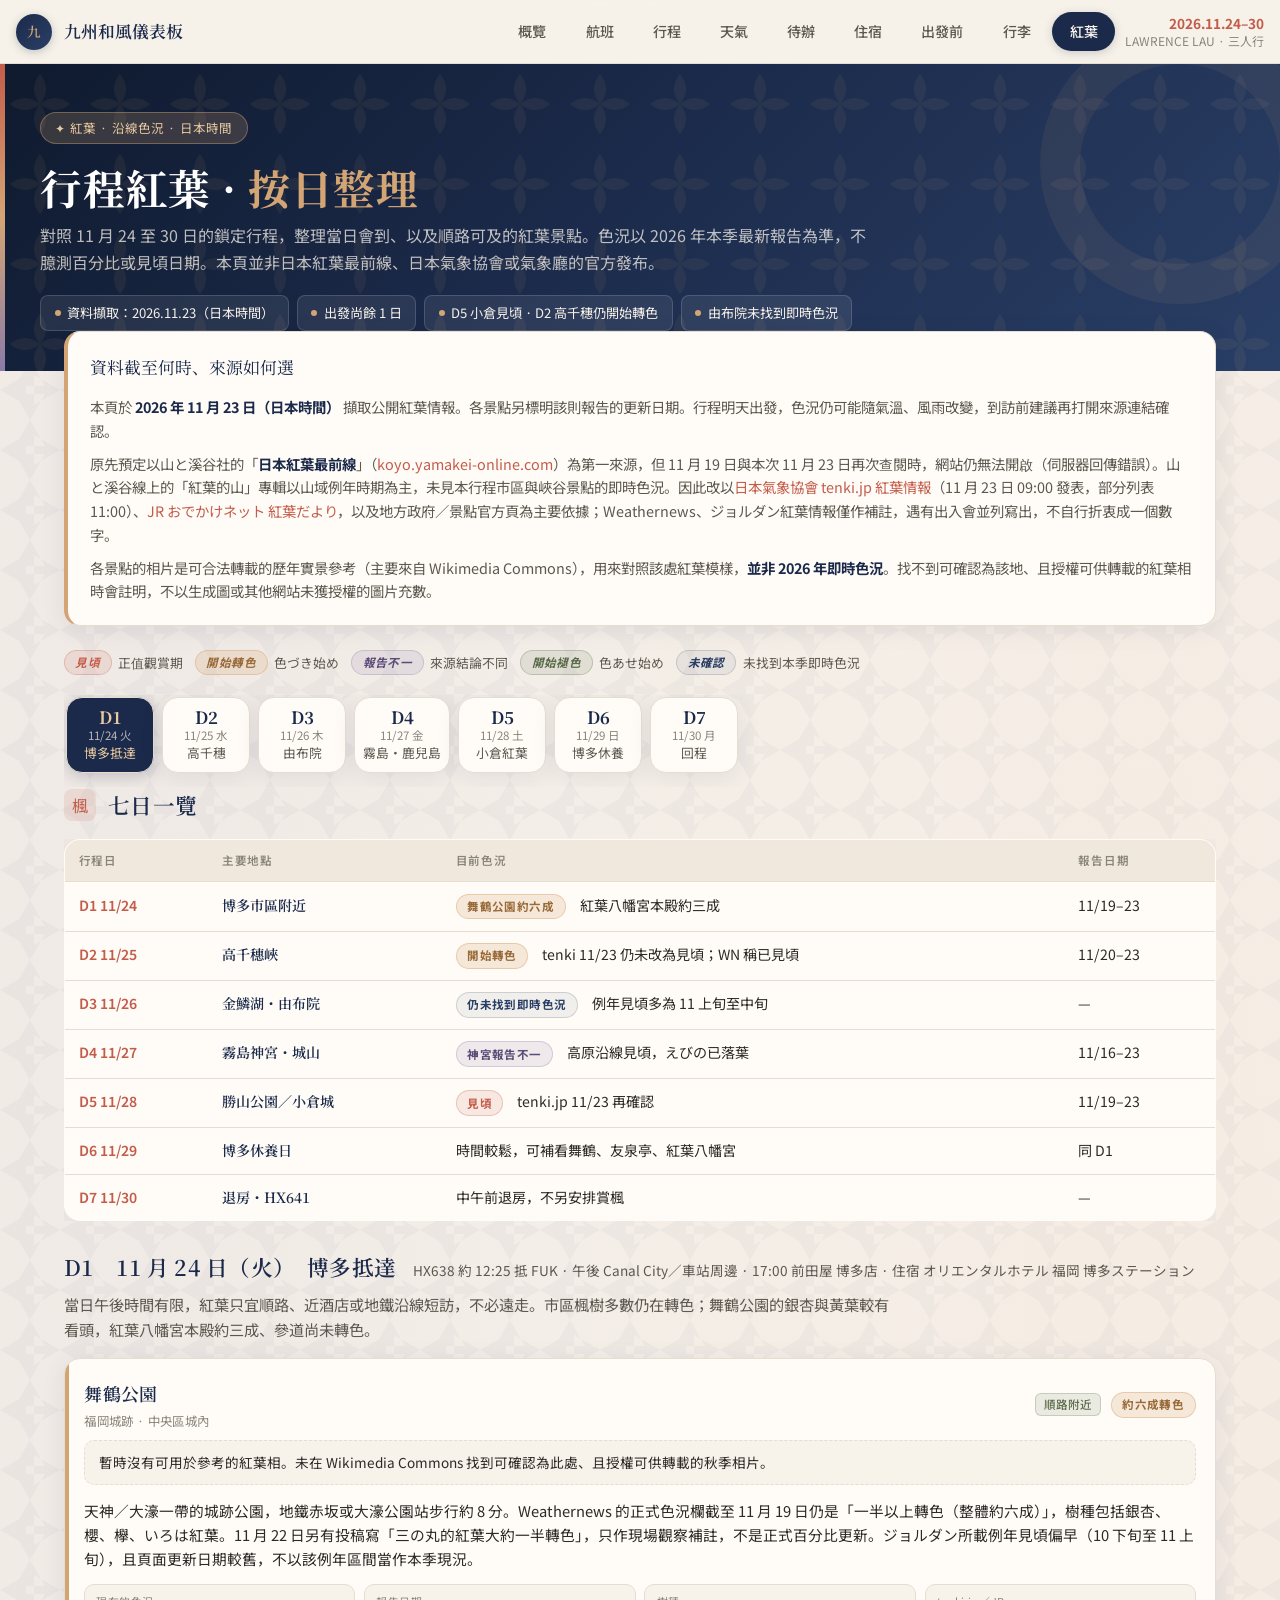
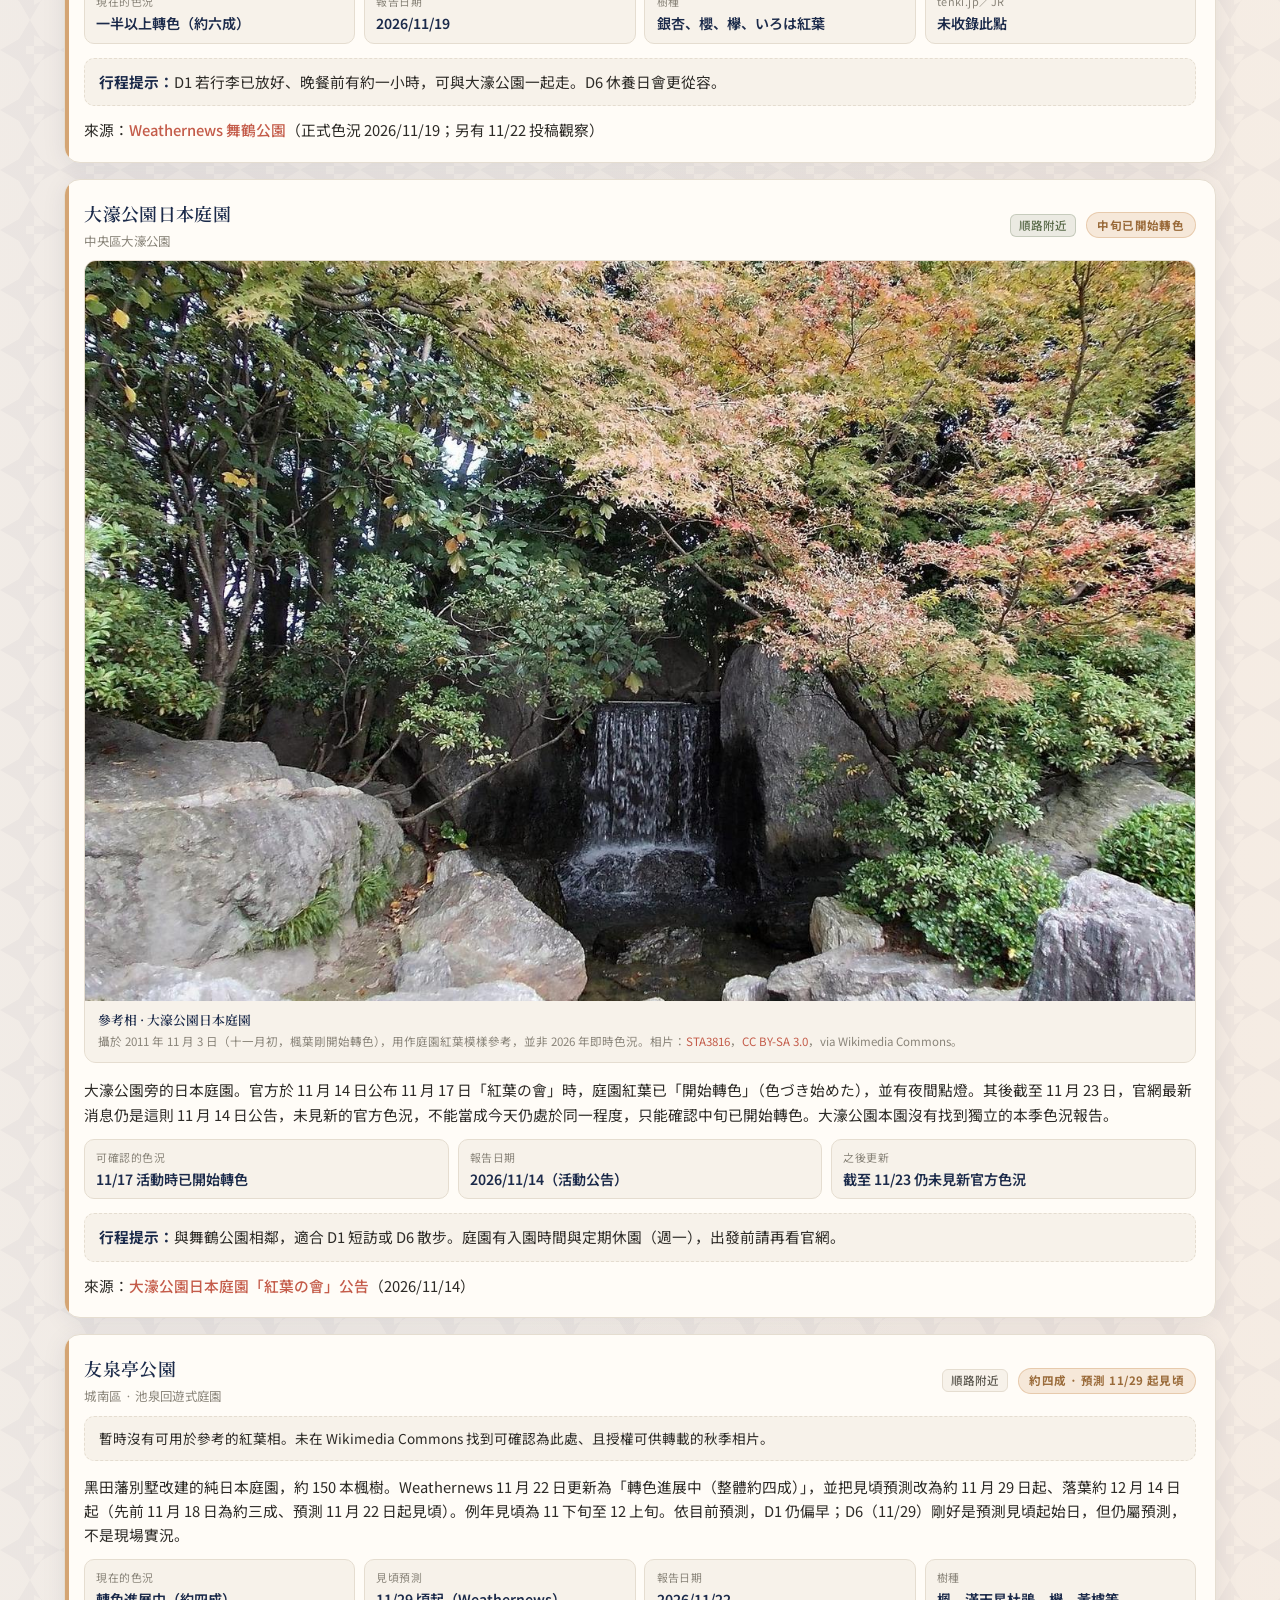
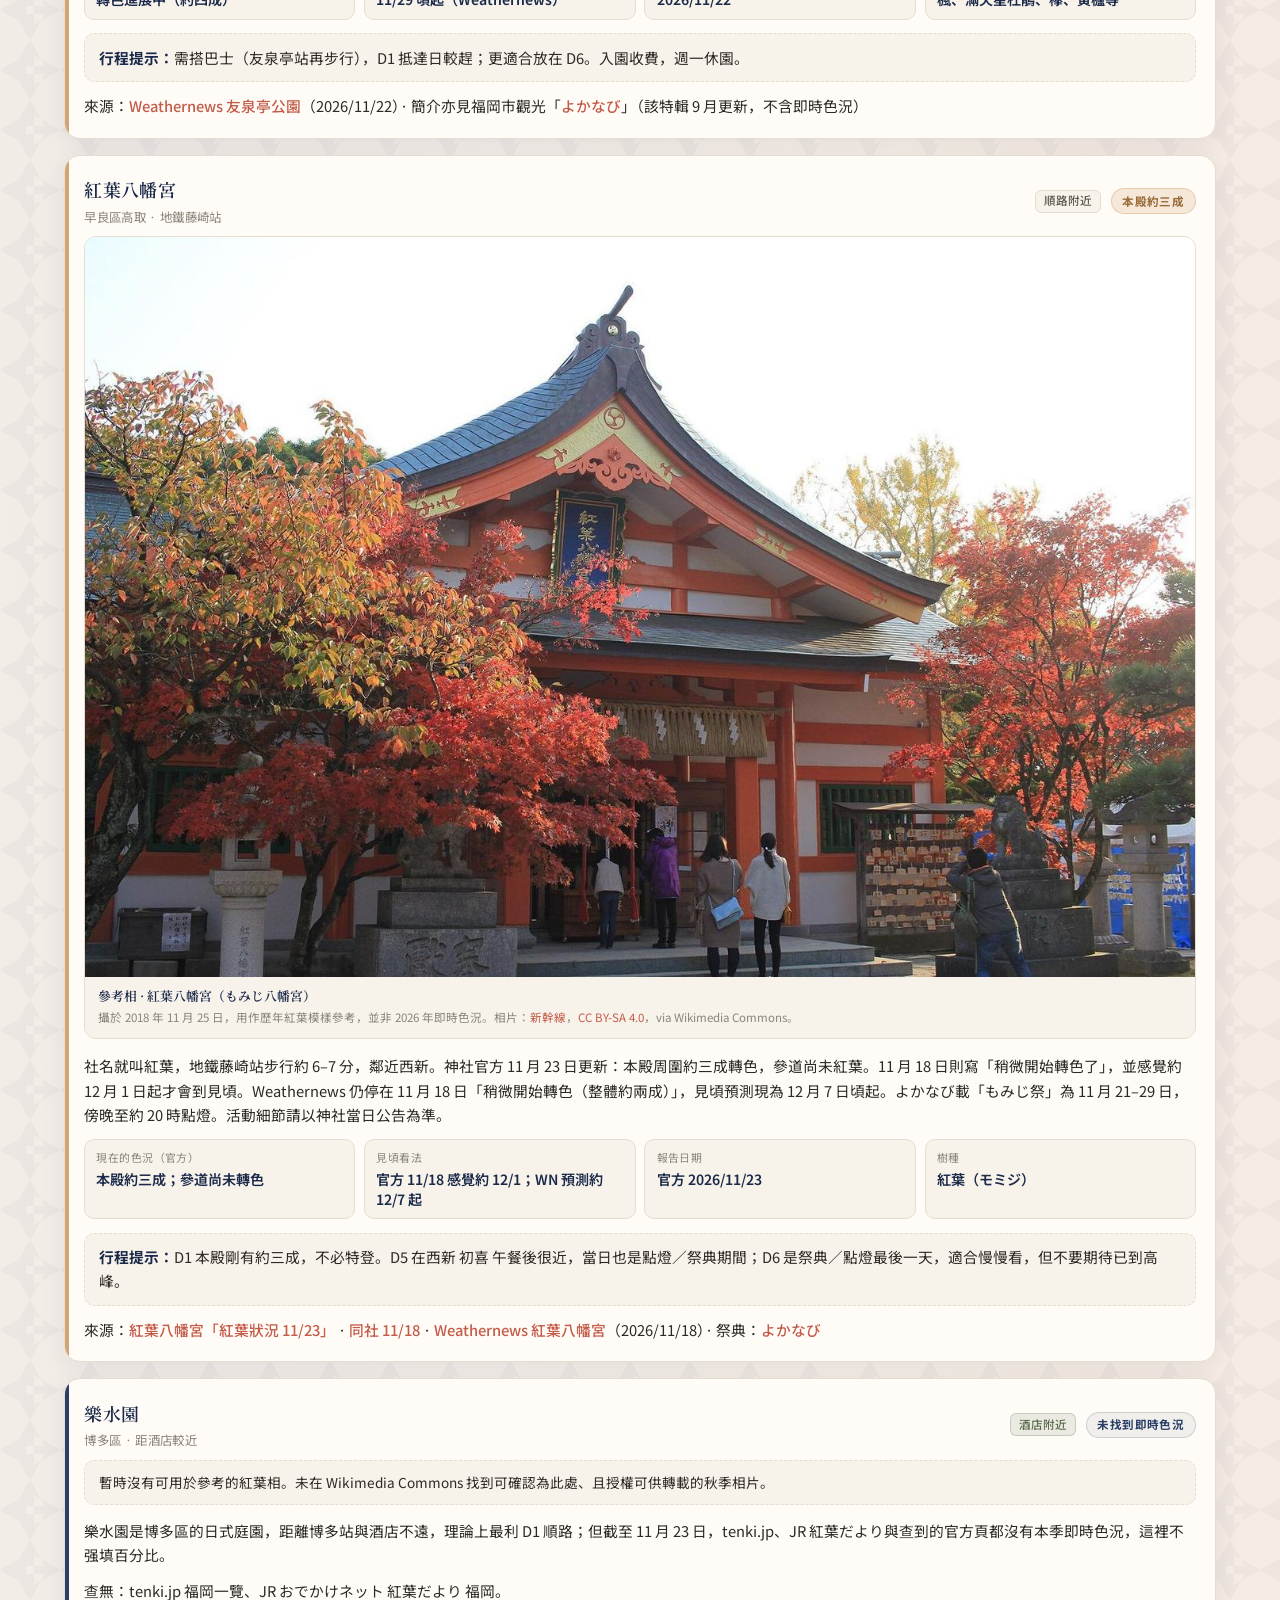
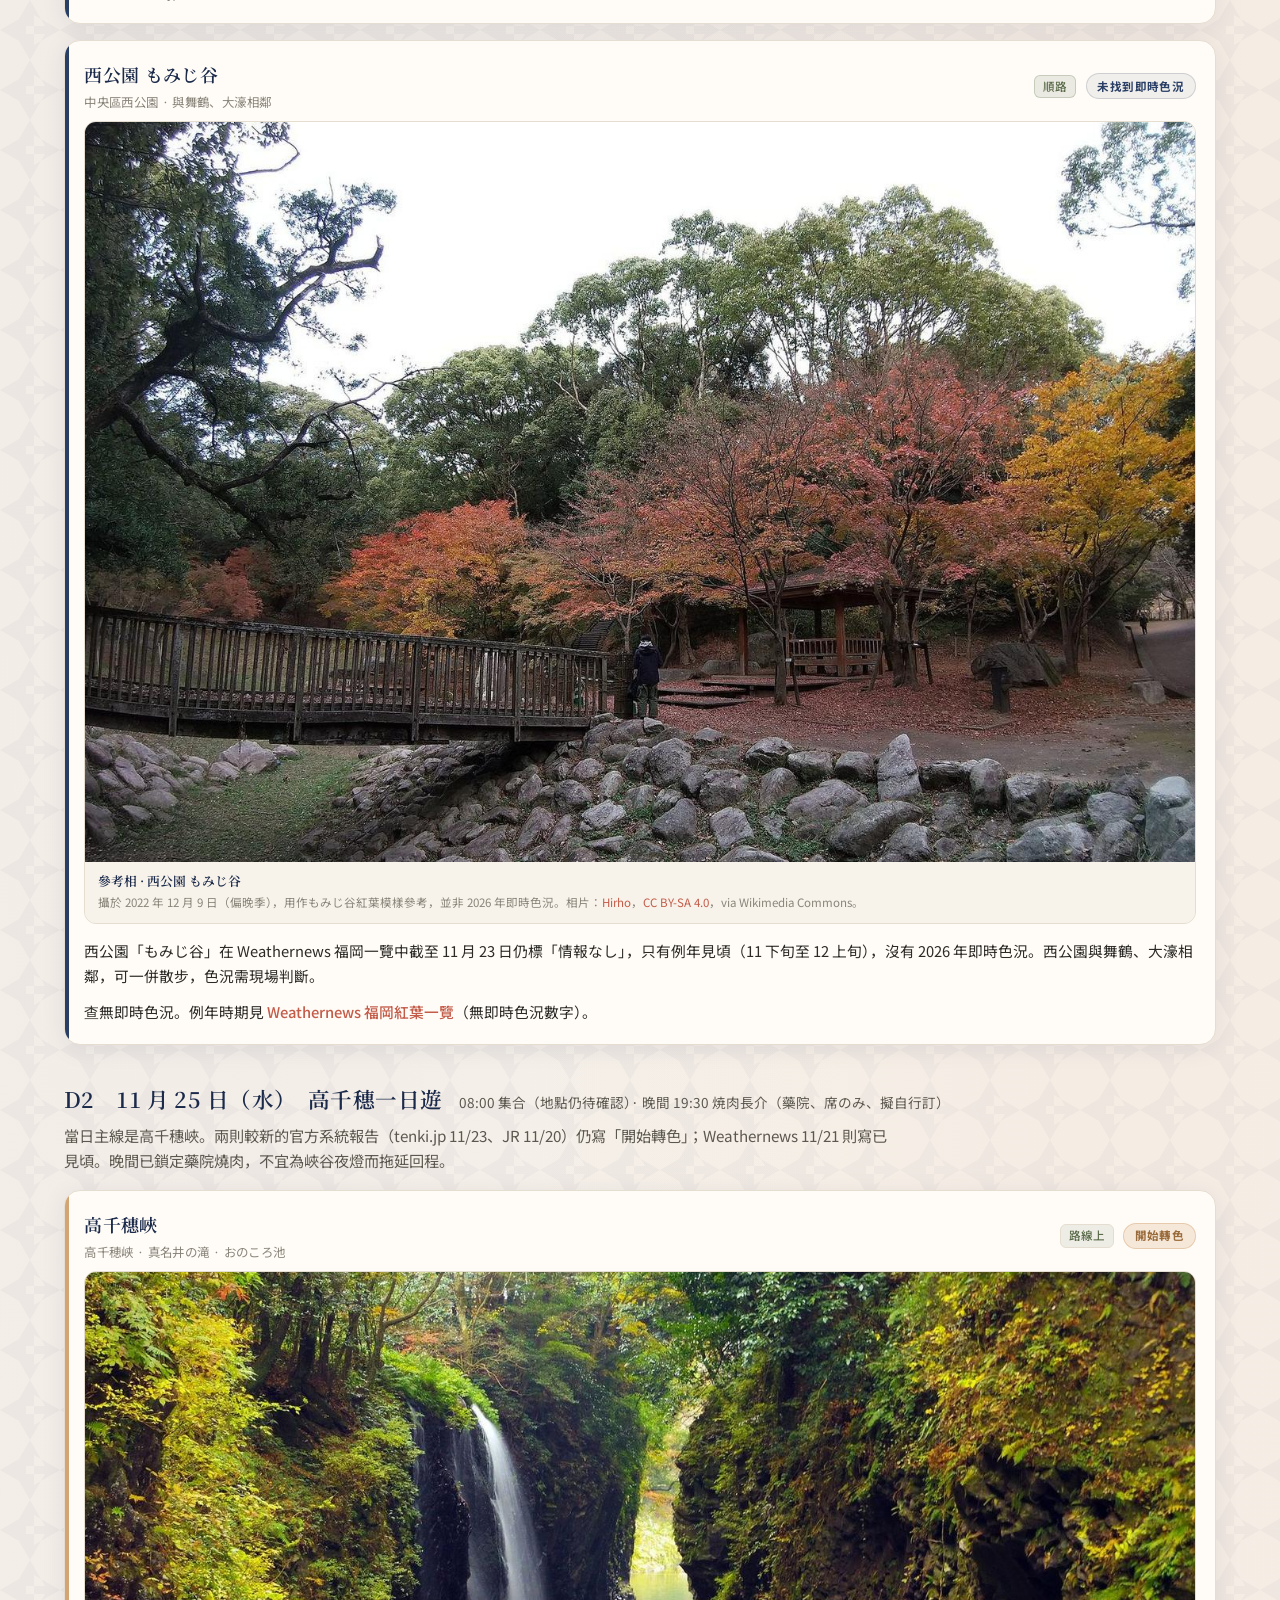
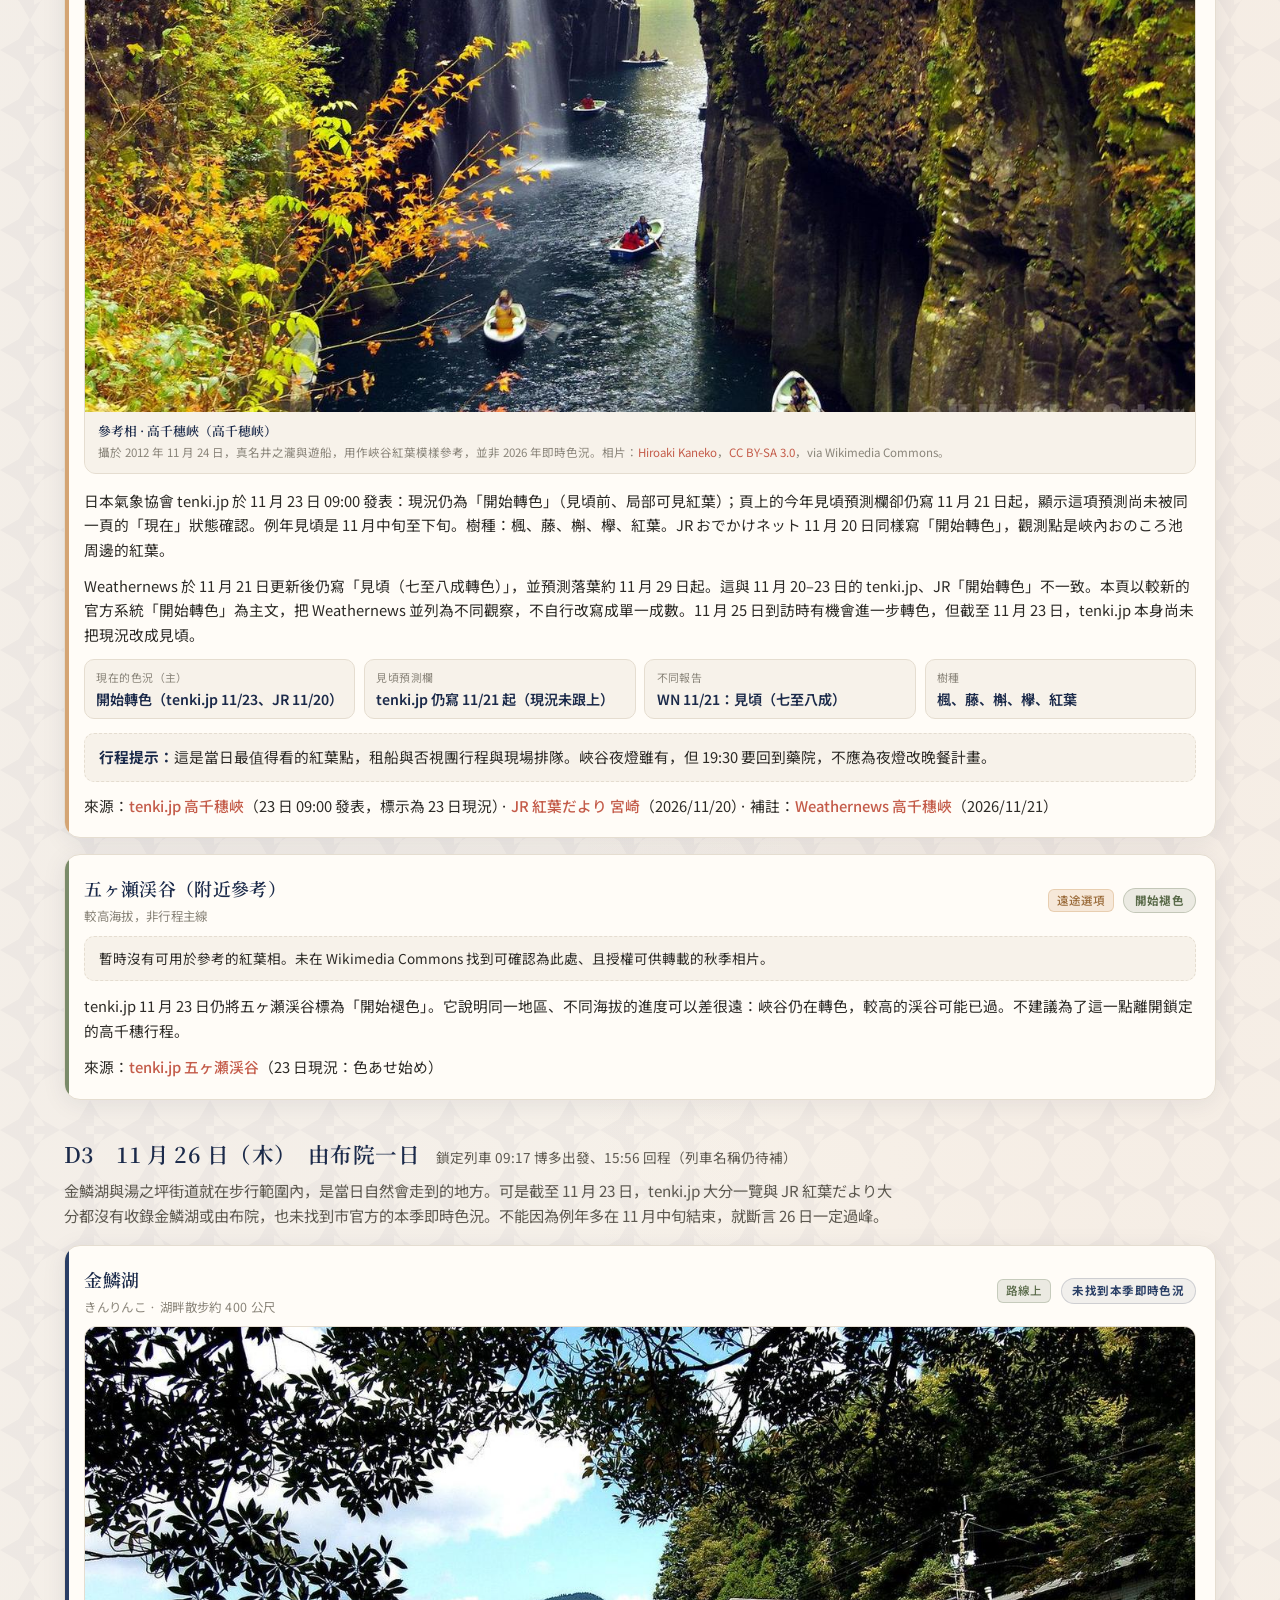
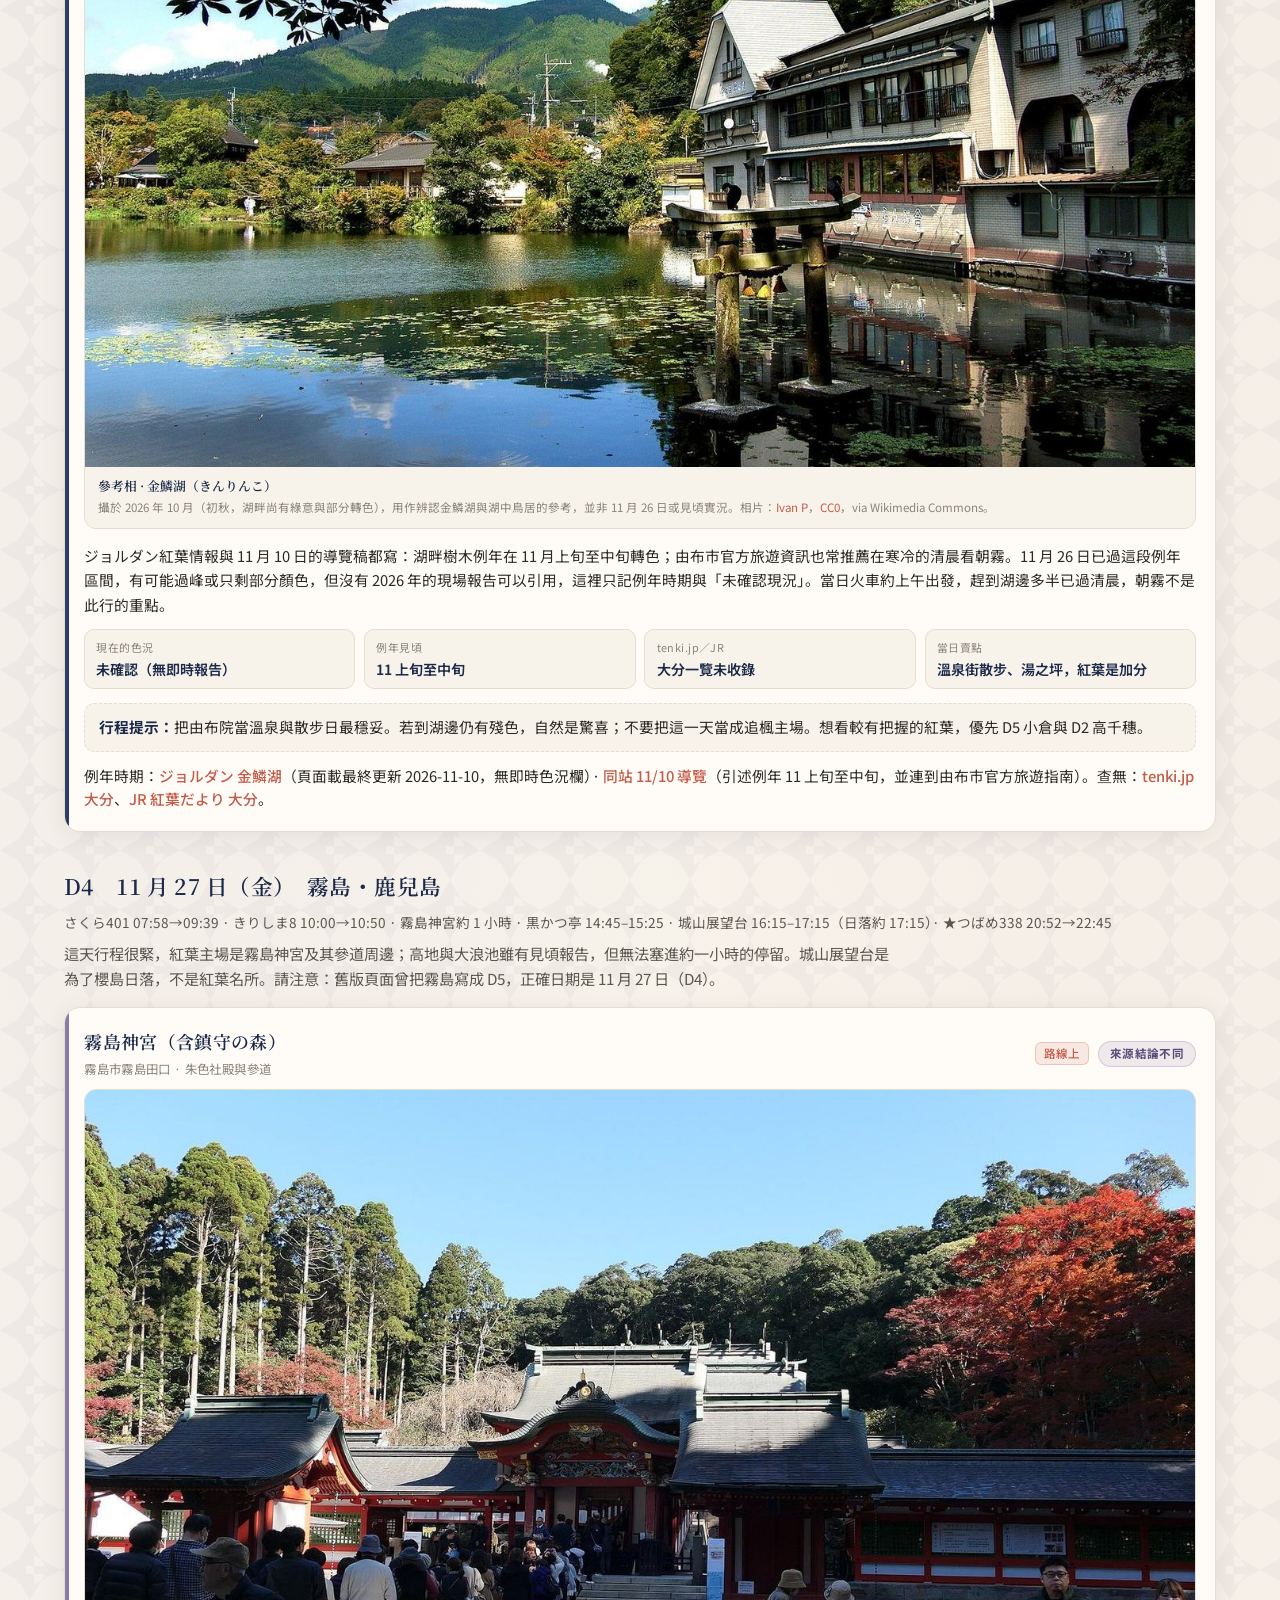
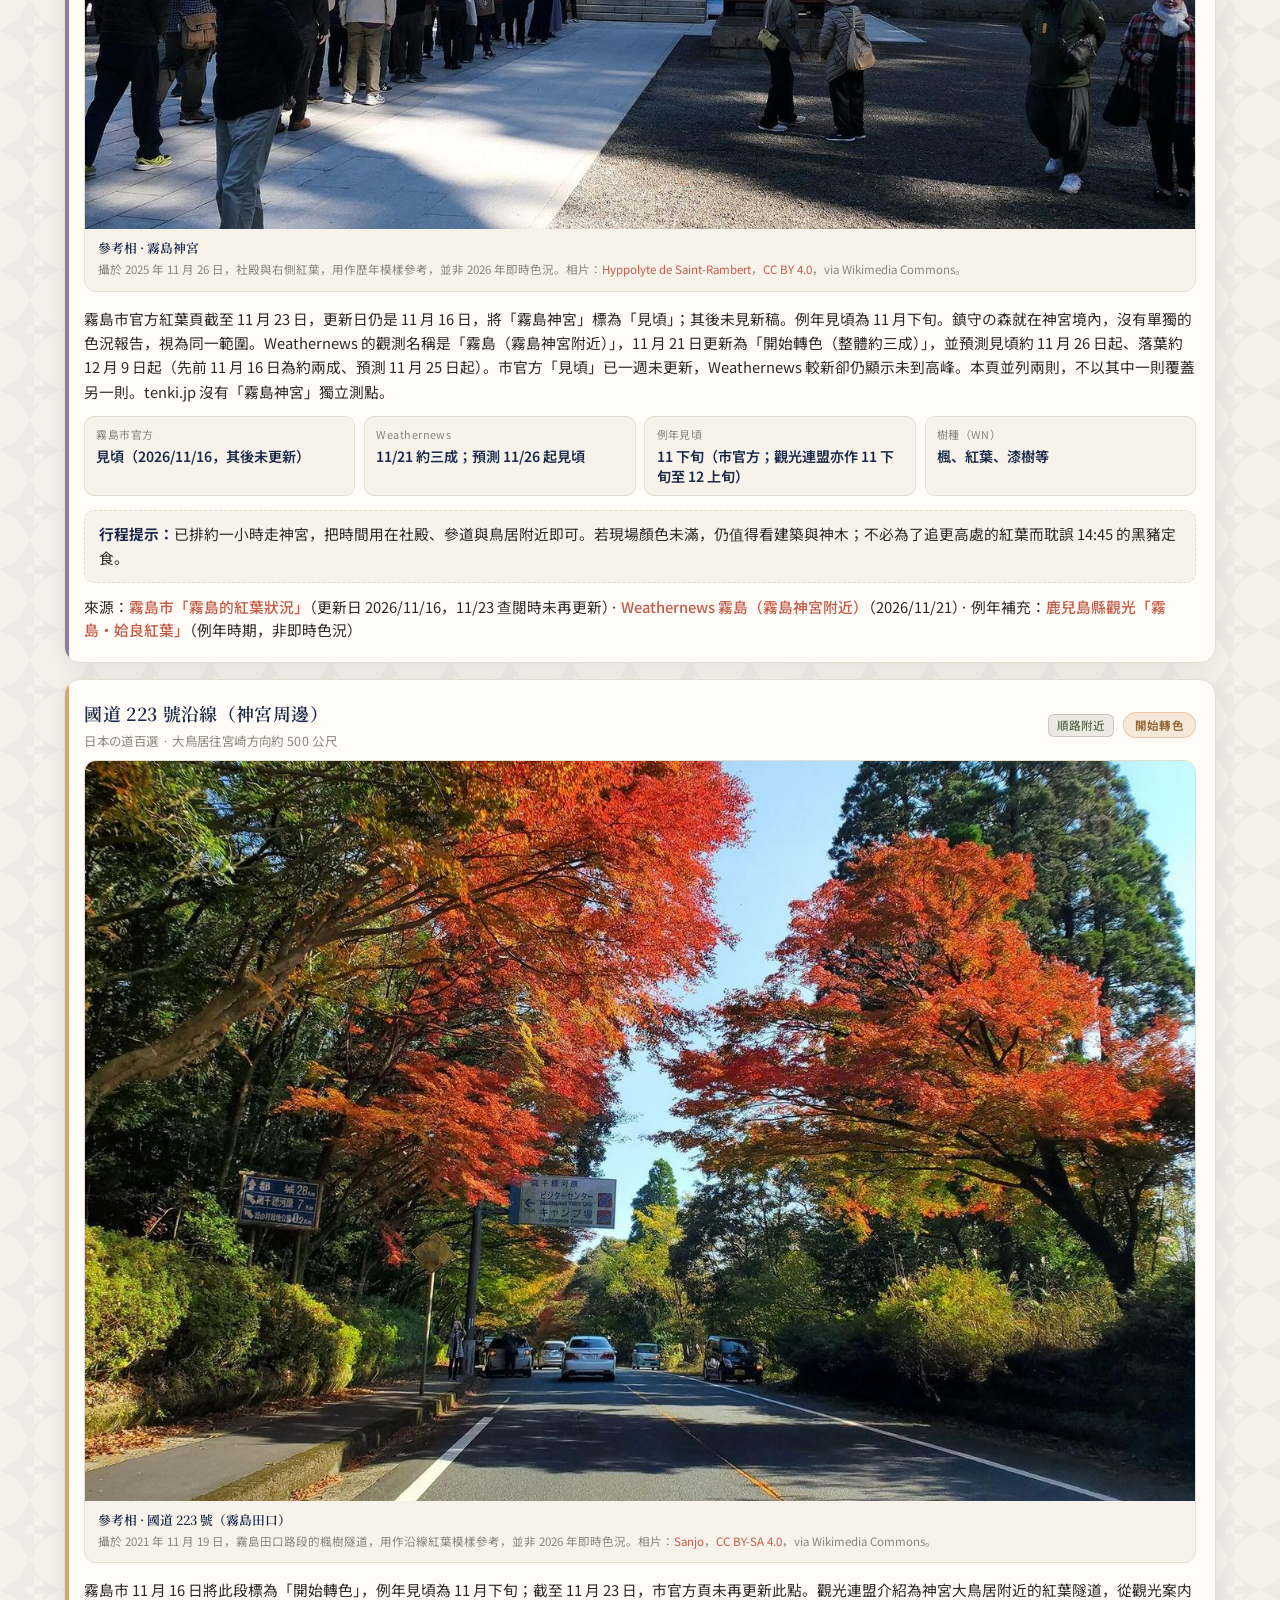
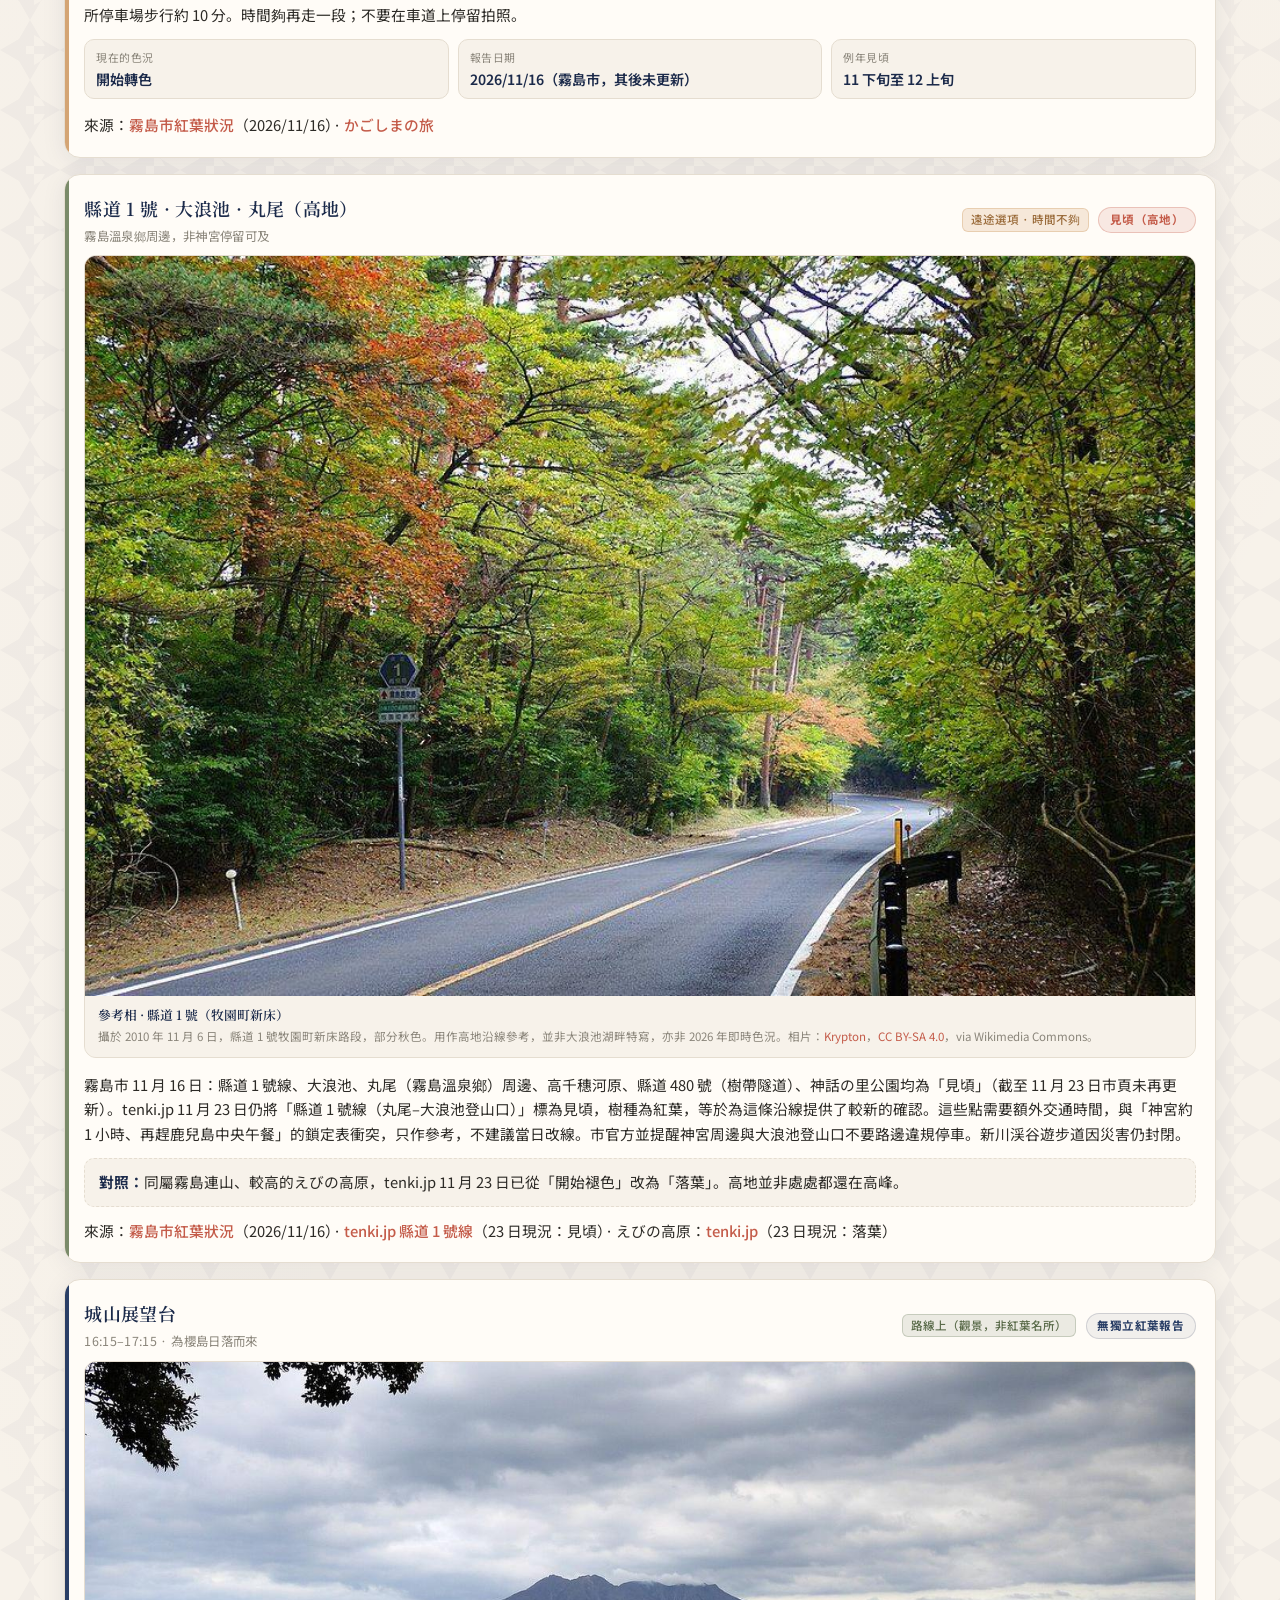
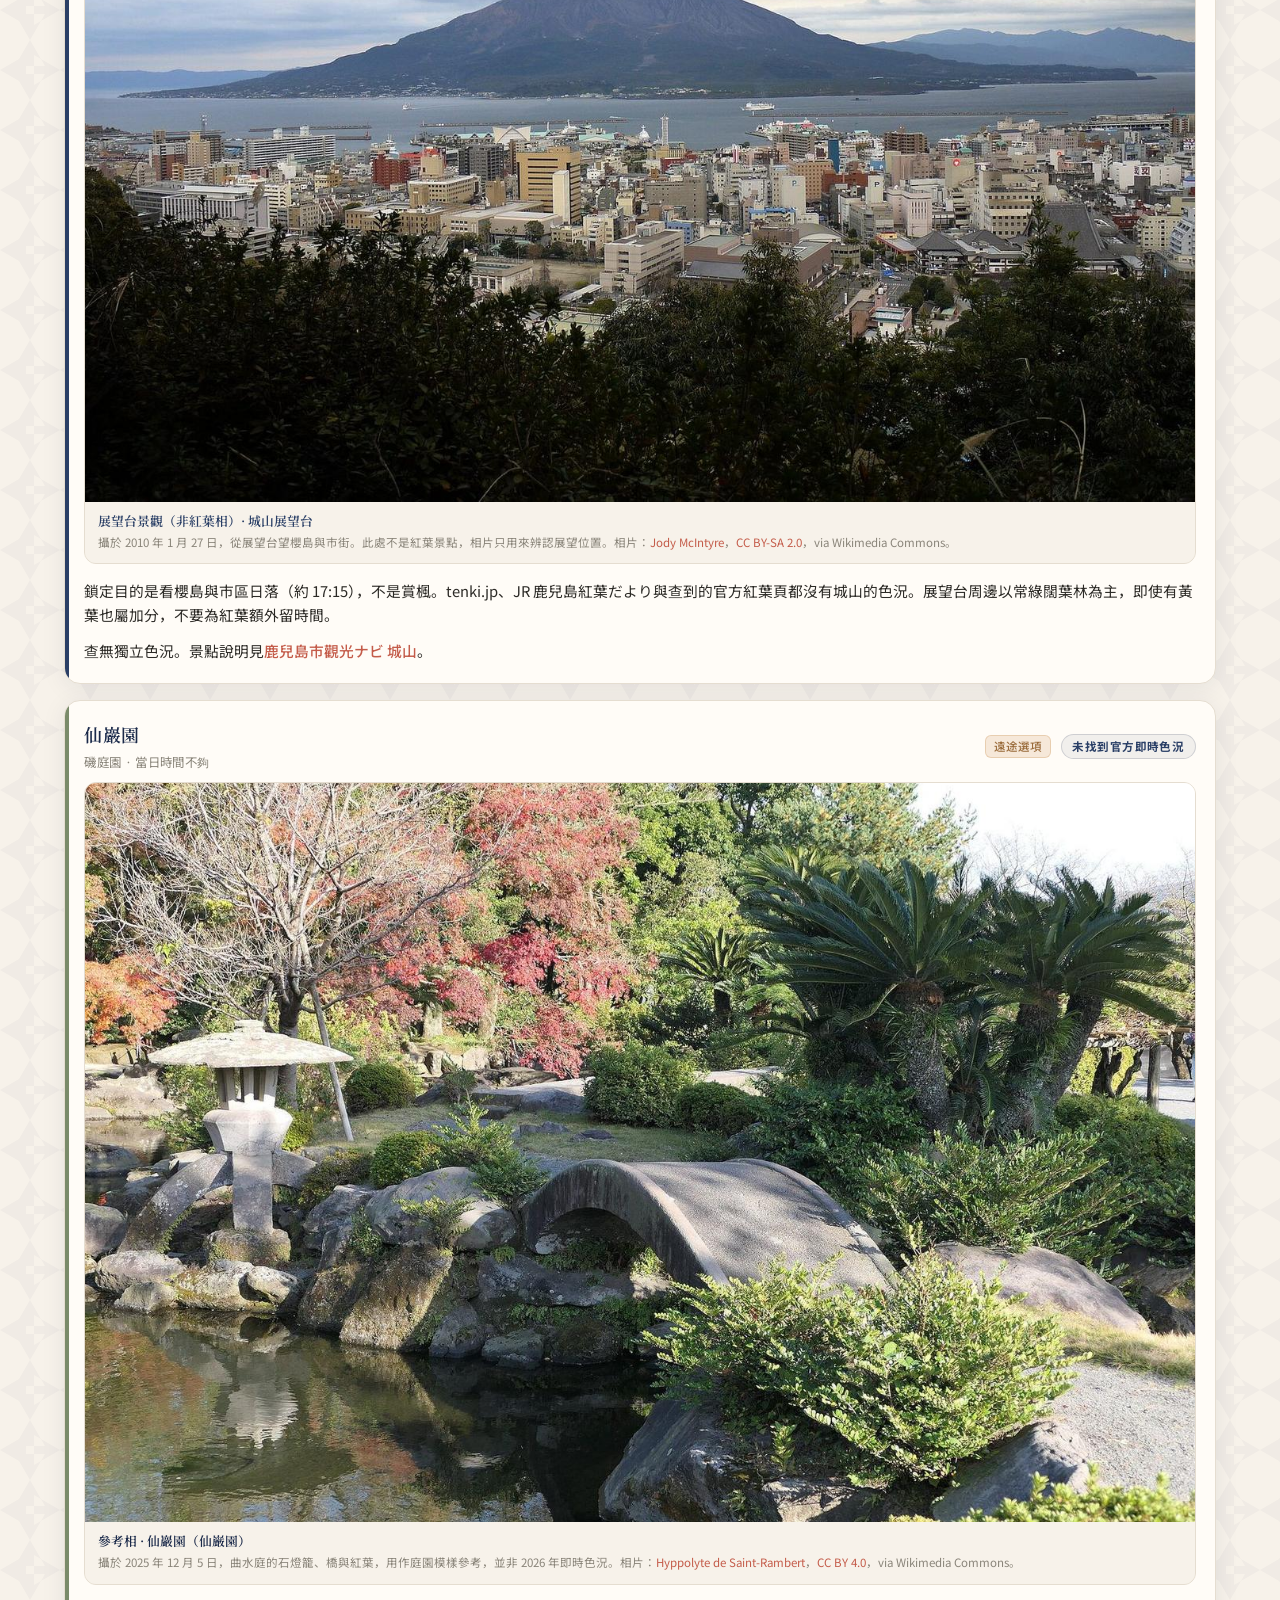
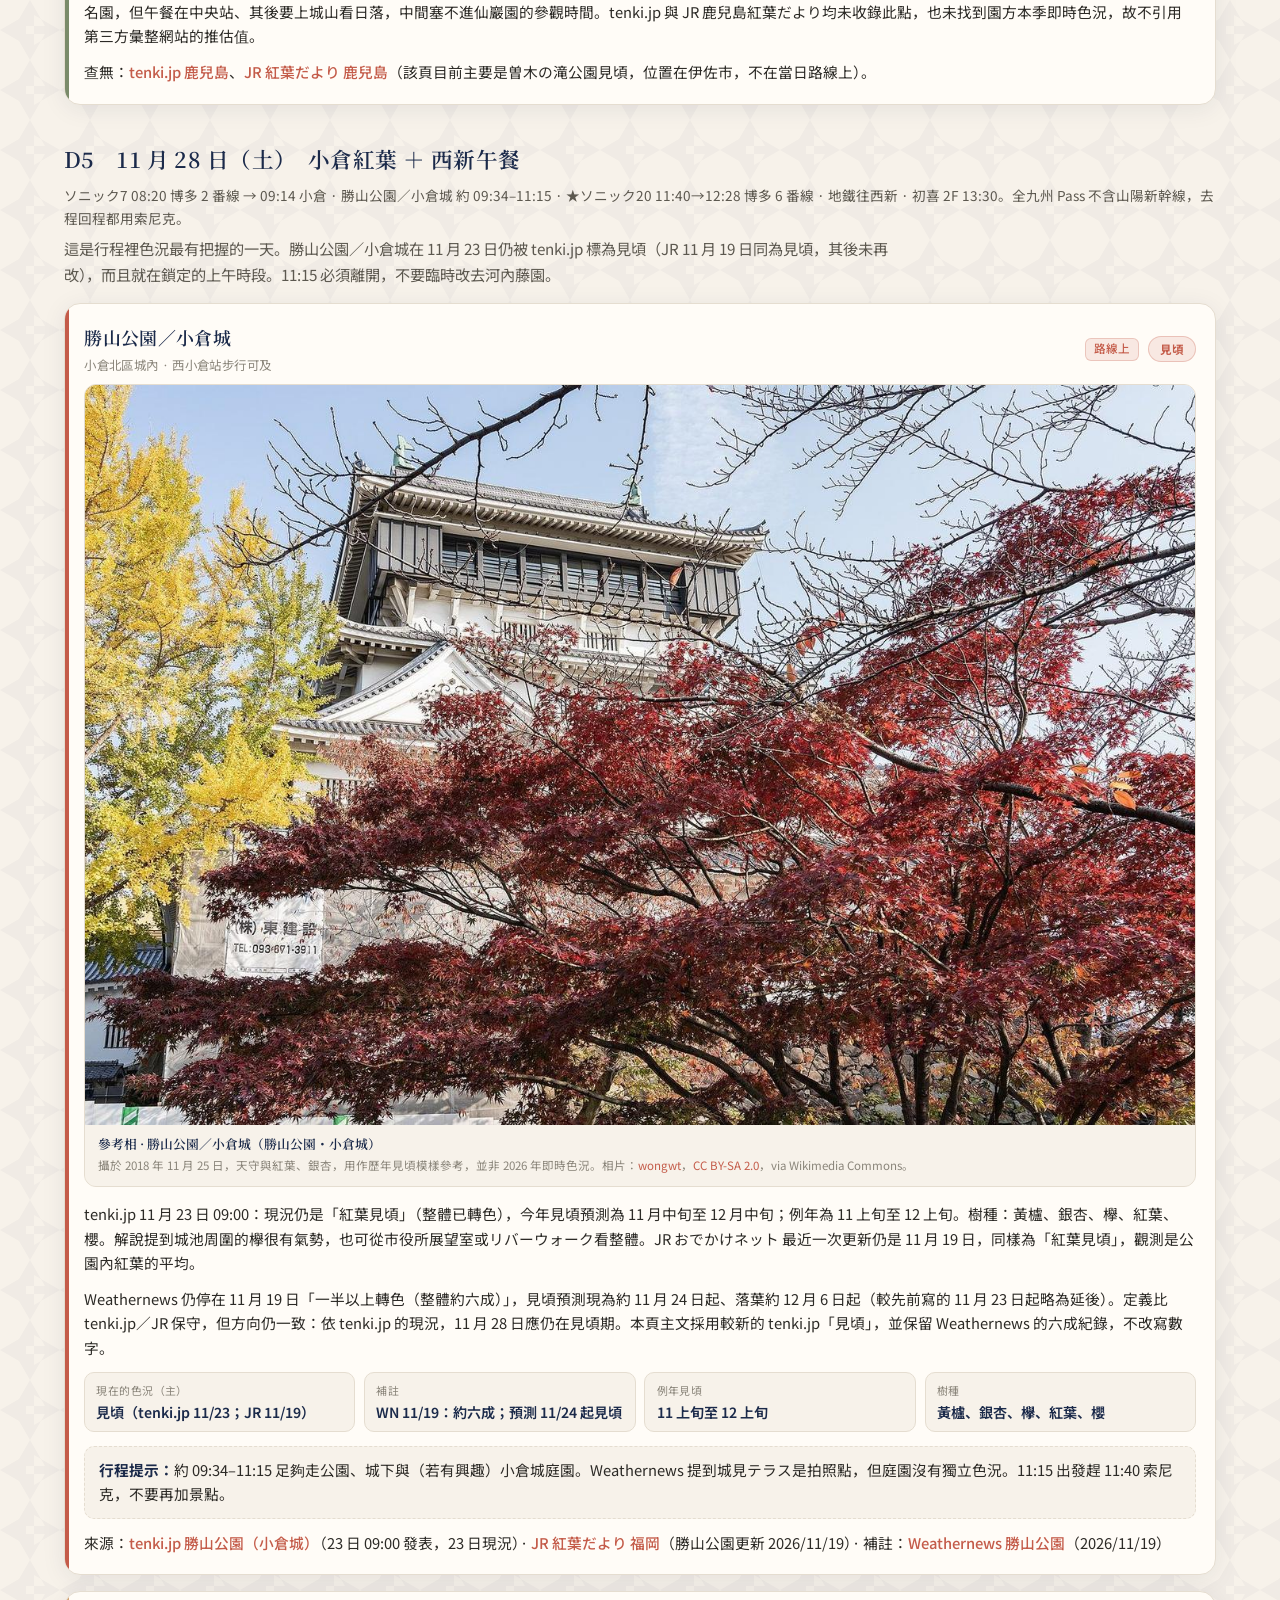
==== commit eab3d67f: "Refresh 2026 foliage status as of 23 November Japan time Update live colour reports on the koyo page" ====
--- a/koyo/index.html
+++ b/koyo/index.html
@@ -39,9 +39,9 @@
     <h1>行程紅葉 · <span>按日整理</span></h1>
     <p class="hero-sub">對照 11 月 24 至 30 日的鎖定行程，整理當日會到、以及順路可及的紅葉景點。色況以 2026 年本季最新報告為準，不臆測百分比或見頃日期。本頁並非日本紅葉最前線、日本氣象協會或氣象廳的官方發布。</p>
     <div class="hero-pills">
-      <div class="hero-pill"><span class="dot"></span>資料擷取：2026.11.19（日本時間）</div>
-      <div class="hero-pill"><span class="dot"></span>出發尚餘 5 日</div>
-      <div class="hero-pill"><span class="dot"></span>D5 小倉見頃 · D2 高千穗開始轉色</div>
+      <div class="hero-pill"><span class="dot"></span>資料擷取：2026.11.23（日本時間）</div>
+      <div class="hero-pill"><span class="dot"></span>出發尚餘 1 日</div>
+      <div class="hero-pill"><span class="dot"></span>D5 小倉見頃 · D2 高千穗仍開始轉色</div>
       <div class="hero-pill"><span class="dot"></span>由布院未找到即時色況</div>
     </div>
   </div>
@@ -50,8 +50,8 @@
 <div class="koyo-asof">
   <div class="card">
     <div class="card-title">資料截至何時、來源如何選</div>
-    <p>本頁於 <strong>2026 年 11 月 19 日（日本時間）</strong> 擷取公開紅葉情報。各景點另標明該則報告的更新日期。出發前建議再核對一次，色況會隨氣溫、風雨改變。</p>
-    <p>原先預定以山と溪谷社的「<strong>日本紅葉最前線</strong>」（<a href="https://koyo.yamakei-online.com/" target="_blank" rel="noopener">koyo.yamakei-online.com</a>）為第一來源，但當日網站無法開啟（連線失敗或伺服器回傳錯誤）。山と溪谷線上的「紅葉的山」專輯以山域例年時期為主，未見本行程市區與峽谷景點的即時色況。因此改以<a href="https://tenki.jp/kouyou/" target="_blank" rel="noopener">日本氣象協會 tenki.jp 紅葉情報</a>（11 月 19 日 15:00 發表）、<a href="https://kisetsu.jr-odekake.net/" target="_blank" rel="noopener">JR おでかけネット 紅葉だより</a>，以及地方政府／景點官方頁為主要依據；Weathernews、ジョルダン紅葉情報僅作補註，遇有出入會並列寫出，不自行折衷成一個數字。</p>
+    <p>本頁於 <strong>2026 年 11 月 23 日（日本時間）</strong> 擷取公開紅葉情報。各景點另標明該則報告的更新日期。行程明天出發，色況仍可能隨氣溫、風雨改變，到訪前建議再打開來源連結確認。</p>
+    <p>原先預定以山と溪谷社的「<strong>日本紅葉最前線</strong>」（<a href="https://koyo.yamakei-online.com/" target="_blank" rel="noopener">koyo.yamakei-online.com</a>）為第一來源，但 11 月 19 日與本次 11 月 23 日再次查閱時，網站仍無法開啟（伺服器回傳錯誤）。山と溪谷線上的「紅葉的山」專輯以山域例年時期為主，未見本行程市區與峽谷景點的即時色況。因此改以<a href="https://tenki.jp/kouyou/" target="_blank" rel="noopener">日本氣象協會 tenki.jp 紅葉情報</a>（11 月 23 日 09:00 發表，部分列表 11:00）、<a href="https://kisetsu.jr-odekake.net/" target="_blank" rel="noopener">JR おでかけネット 紅葉だより</a>，以及地方政府／景點官方頁為主要依據；Weathernews、ジョルダン紅葉情報僅作補註，遇有出入會並列寫出，不自行折衷成一個數字。</p>
     <p>各景點的相片是可合法轉載的歷年實景參考（主要來自 Wikimedia Commons），用來對照該處紅葉模樣，<strong>並非 2026 年即時色況</strong>。找不到可確認為該地、且授權可供轉載的紅葉相時會註明，不以生成圖或其他網站未獲授權的圖片充數。</p>
   </div>
 </div>
@@ -93,32 +93,32 @@
         <tr>
           <td><a href="#d1">D1 11/24</a></td>
           <td class="place">博多市區附近</td>
-          <td><span class="koyo-badge coloring">舞鶴公園約六成</span>　紅葉八幡宮剛開始轉色</td>
-          <td class="hide-sm">11/18–19</td>
+          <td><span class="koyo-badge coloring">舞鶴公園約六成</span>　紅葉八幡宮本殿約三成</td>
+          <td class="hide-sm">11/19–23</td>
         </tr>
         <tr>
           <td><a href="#d2">D2 11/25</a></td>
           <td class="place">高千穗峽</td>
-          <td><span class="koyo-badge coloring">開始轉色</span>　tenki.jp 預測 11/21 起見頃</td>
-          <td class="hide-sm">11/18–19</td>
+          <td><span class="koyo-badge coloring">開始轉色</span>　tenki 11/23 仍未改為見頃；WN 稱已見頃</td>
+          <td class="hide-sm">11/20–23</td>
         </tr>
         <tr>
           <td><a href="#d3">D3 11/26</a></td>
           <td class="place">金鱗湖・由布院</td>
-          <td><span class="koyo-badge unknown">未找到即時色況</span>　例年見頃多為 11 上旬至中旬</td>
+          <td><span class="koyo-badge unknown">仍未找到即時色況</span>　例年見頃多為 11 上旬至中旬</td>
           <td class="hide-sm">—</td>
         </tr>
         <tr>
           <td><a href="#d4">D4 11/27</a></td>
           <td class="place">霧島神宮・城山</td>
-          <td><span class="koyo-badge split">神宮報告不一</span>　高原沿線見頃，えびの已開始褪色</td>
-          <td class="hide-sm">11/16–19</td>
+          <td><span class="koyo-badge split">神宮報告不一</span>　高原沿線見頃，えびの已落葉</td>
+          <td class="hide-sm">11/16–23</td>
         </tr>
         <tr>
           <td><a href="#d5">D5 11/28</a></td>
           <td class="place">勝山公園／小倉城</td>
-          <td><span class="koyo-badge peak">見頃</span>　本日上午鎖定行程</td>
-          <td class="hide-sm">11/19</td>
+          <td><span class="koyo-badge peak">見頃</span>　tenki.jp 11/23 再確認</td>
+          <td class="hide-sm">11/19–23</td>
         </tr>
         <tr>
           <td><a href="#d6">D6 11/29</a></td>
@@ -142,7 +142,7 @@
       <h2>D1　11 月 24 日（火）　博多抵達</h2>
       <p class="koyo-day-meta">HX638 約 12:25 抵 FUK · 午後 Canal City／車站周邊 · 17:00 前田屋 博多店 · 住宿 オリエンタルホテル 福岡 博多ステーション</p>
     </div>
-    <p class="koyo-day-lead">當日午後時間有限，紅葉只宜順路、近酒店或地鐵沿線短訪，不必遠走。市區楓樹多數仍在轉色初期；銀杏與公園黃葉較有看頭。</p>
+    <p class="koyo-day-lead">當日午後時間有限，紅葉只宜順路、近酒店或地鐵沿線短訪，不必遠走。市區楓樹多數仍在轉色；舞鶴公園的銀杏與黃葉較有看頭，紅葉八幡宮本殿約三成、參道尚未轉色。</p>
 
     <div class="koyo-spots">
       <article class="koyo-spot is-coloring">
@@ -152,7 +152,7 @@
           <span class="koyo-badge coloring">約六成轉色</span>
         </div>
         <p class="koyo-nophoto">暫時沒有可用於參考的紅葉相。未在 Wikimedia Commons 找到可確認為此處、且授權可供轉載的秋季相片。</p>
-        <p>天神／大濠一帶的城跡公園，地鐵赤坂或大濠公園站步行約 8 分。Weathernews 於 11 月 19 日紀錄「一半以上轉色（整體約六成）」，樹種包括銀杏、櫻、欅、いろは紅葉。ジョルダン所載例年見頃偏早（10 下旬至 11 上旬），且頁面更新日期較舊，不以該例年區間當作本季現況。</p>
+        <p>天神／大濠一帶的城跡公園，地鐵赤坂或大濠公園站步行約 8 分。Weathernews 的正式色況欄截至 11 月 19 日仍是「一半以上轉色（整體約六成）」，樹種包括銀杏、櫻、欅、いろは紅葉。11 月 22 日另有投稿寫「三の丸的紅葉大約一半轉色」，只作現場觀察補註，不是正式百分比更新。ジョルダン所載例年見頃偏早（10 下旬至 11 上旬），且頁面更新日期較舊，不以該例年區間當作本季現況。</p>
         <div class="koyo-facts">
           <div class="fact"><div class="label">現在的色況</div><div class="value">一半以上轉色（約六成）</div></div>
           <div class="fact"><div class="label">報告日期</div><div class="value">2026/11/19</div></div>
@@ -160,7 +160,7 @@
           <div class="fact"><div class="label">tenki.jp／JR</div><div class="value">未收錄此點</div></div>
         </div>
         <p class="koyo-note"><strong>行程提示：</strong>D1 若行李已放好、晚餐前有約一小時，可與大濠公園一起走。D6 休養日會更從容。</p>
-        <p class="koyo-src">來源：<a href="https://weathernews.jp/koyo/spot/28235/" target="_blank" rel="noopener">Weathernews 舞鶴公園</a>（2026/11/19）</p>
+        <p class="koyo-src">來源：<a href="https://weathernews.jp/koyo/spot/28235/" target="_blank" rel="noopener">Weathernews 舞鶴公園</a>（正式色況 2026/11/19；另有 11/22 投稿觀察）</p>
       </article>
 
       <article class="koyo-spot is-coloring">
@@ -176,11 +176,11 @@
             攝於 2011 年 11 月 3 日（十一月初，楓葉剛開始轉色），用作庭園紅葉模樣參考，並非 2026 年即時色況。相片：<a href="https://commons.wikimedia.org/wiki/File:Ohori_Park_2011-11_02.jpg" target="_blank" rel="noopener">STA3816</a>，<a href="https://creativecommons.org/licenses/by-sa/3.0/" target="_blank" rel="noopener">CC BY-SA 3.0</a>，via Wikimedia Commons。
           </figcaption>
         </figure>
-        <p>大濠公園旁的日本庭園。官方於 11 月 14 日公布 11 月 17 日「紅葉の會」時，庭園紅葉已「開始轉色」（色づき始めた），並有夜間點燈。其後未見更新至 11 月 19 日的新色況，不能當成當日仍處於同一程度，只能確認中旬已開始轉色。大濠公園本園沒有找到獨立的本季色況報告。</p>
+        <p>大濠公園旁的日本庭園。官方於 11 月 14 日公布 11 月 17 日「紅葉の會」時，庭園紅葉已「開始轉色」（色づき始めた），並有夜間點燈。其後截至 11 月 23 日，官網最新消息仍是這則 11 月 14 日公告，未見新的官方色況，不能當成今天仍處於同一程度，只能確認中旬已開始轉色。大濠公園本園沒有找到獨立的本季色況報告。</p>
         <div class="koyo-facts">
           <div class="fact"><div class="label">可確認的色況</div><div class="value">11/17 活動時已開始轉色</div></div>
           <div class="fact"><div class="label">報告日期</div><div class="value">2026/11/14（活動公告）</div></div>
-          <div class="fact"><div class="label">之後更新</div><div class="value">未找到更新至 11/19 的色況</div></div>
+          <div class="fact"><div class="label">之後更新</div><div class="value">截至 11/23 仍未見新官方色況</div></div>
         </div>
         <p class="koyo-note"><strong>行程提示：</strong>與舞鶴公園相鄰，適合 D1 短訪或 D6 散步。庭園有入園時間與定期休園（週一），出發前請再看官網。</p>
         <p class="koyo-src">來源：<a href="https://www.ohoriteien.jp/news/411" target="_blank" rel="noopener">大濠公園日本庭園「紅葉の會」公告</a>（2026/11/14）</p>
@@ -190,25 +190,25 @@
         <div class="koyo-spot-head">
           <h3>友泉亭公園<span class="koyo-jp">城南區 · 池泉回遊式庭園</span></h3>
           <span class="tag">順路附近</span>
-          <span class="koyo-badge coloring">約三成 · 預測 11/22 起見頃</span>
+          <span class="koyo-badge coloring">約四成 · 預測 11/29 起見頃</span>
         </div>
         <p class="koyo-nophoto">暫時沒有可用於參考的紅葉相。未在 Wikimedia Commons 找到可確認為此處、且授權可供轉載的秋季相片。</p>
-        <p>黑田藩別墅改建的純日本庭園，約 150 本楓樹。Weathernews 11 月 18 日紀錄「開始轉色（整體約三成）」，並預測見頃約 11 月 22 日起、落葉約 12 月 7 日起。例年見頃為 11 下旬至 12 上旬。若預測大致準確，D1 仍偏早，D6（11/29）可能已進入見頃，但仍屬預測，不是現場實況。</p>
-        <div class="koyo-facts">
-          <div class="fact"><div class="label">現在的色況</div><div class="value">開始轉色（約三成）</div></div>
-          <div class="fact"><div class="label">見頃預測</div><div class="value">11/22 頃起（Weathernews）</div></div>
-          <div class="fact"><div class="label">報告日期</div><div class="value">2026/11/18</div></div>
+        <p>黑田藩別墅改建的純日本庭園，約 150 本楓樹。Weathernews 11 月 22 日更新為「轉色進展中（整體約四成）」，並把見頃預測改為約 11 月 29 日起、落葉約 12 月 14 日起（先前 11 月 18 日為約三成、預測 11 月 22 日起見頃）。例年見頃為 11 下旬至 12 上旬。依目前預測，D1 仍偏早；D6（11/29）剛好是預測見頃起始日，但仍屬預測，不是現場實況。</p>
+        <div class="koyo-facts">
+          <div class="fact"><div class="label">現在的色況</div><div class="value">轉色進展中（約四成）</div></div>
+          <div class="fact"><div class="label">見頃預測</div><div class="value">11/29 頃起（Weathernews）</div></div>
+          <div class="fact"><div class="label">報告日期</div><div class="value">2026/11/22</div></div>
           <div class="fact"><div class="label">樹種</div><div class="value">楓、滿天星杜鵑、欅、黃櫨等</div></div>
         </div>
         <p class="koyo-note"><strong>行程提示：</strong>需搭巴士（友泉亭站再步行），D1 抵達日較趕；更適合放在 D6。入園收費，週一休園。</p>
-        <p class="koyo-src">來源：<a href="https://weathernews.jp/koyo/spot/28219/" target="_blank" rel="noopener">Weathernews 友泉亭公園</a>（2026/11/18）· 簡介亦見福岡市觀光「<a href="https://yokanavi.com/features/83262" target="_blank" rel="noopener">よかなび</a>」（該特輯 9 月更新，不含即時色況）</p>
+        <p class="koyo-src">來源：<a href="https://weathernews.jp/koyo/spot/28219/" target="_blank" rel="noopener">Weathernews 友泉亭公園</a>（2026/11/22）· 簡介亦見福岡市觀光「<a href="https://yokanavi.com/features/83262" target="_blank" rel="noopener">よかなび</a>」（該特輯 9 月更新，不含即時色況）</p>
       </article>
 
       <article class="koyo-spot is-coloring">
         <div class="koyo-spot-head">
           <h3>紅葉八幡宮<span class="koyo-jp">早良區高取 · 地鐵藤崎站</span></h3>
           <span class="tag">順路附近</span>
-          <span class="koyo-badge coloring">剛剛開始轉色</span>
+          <span class="koyo-badge coloring">本殿約三成</span>
         </div>
         <figure class="koyo-photo">
           <img src="img/momiji-hachimangu.jpg" width="1400" height="934" alt="紅葉八幡宮社殿前的紅葉">
@@ -217,15 +217,15 @@
             攝於 2018 年 11 月 25 日，用作歷年紅葉模樣參考，並非 2026 年即時色況。相片：<a href="https://commons.wikimedia.org/wiki/File:Momijihachiman_20181125.jpg" target="_blank" rel="noopener">新幹線</a>，<a href="https://creativecommons.org/licenses/by-sa/4.0/" target="_blank" rel="noopener">CC BY-SA 4.0</a>，via Wikimedia Commons。
           </figcaption>
         </figure>
-        <p>社名就叫紅葉，地鐵藤崎站步行約 6–7 分，鄰近西新。神社官方 11 月 18 日寫「稍微開始轉色了」，並表示視之後降溫，感覺約 12 月 1 日起才會到見頃。Weathernews 同日紀錄「稍微開始轉色（整體約兩成）」，見頃預測 11 月 30 日頃起，兩者大致相符。よかなび載「もみじ祭」為 11 月 21–29 日，傍晚至約 20 時點燈；Weathernews 則把祭典日期寫作 11 月 28、29 日，點燈 21–29 日。活動細節請以神社當日公告為準。</p>
-        <div class="koyo-facts">
-          <div class="fact"><div class="label">現在的色況</div><div class="value">稍微開始轉色（約兩成）</div></div>
-          <div class="fact"><div class="label">見頃看法</div><div class="value">官方感覺約 12/1；WN 預測約 11/30 起</div></div>
-          <div class="fact"><div class="label">報告日期</div><div class="value">2026/11/18</div></div>
+        <p>社名就叫紅葉，地鐵藤崎站步行約 6–7 分，鄰近西新。神社官方 11 月 23 日更新：本殿周圍約三成轉色，參道尚未紅葉。11 月 18 日則寫「稍微開始轉色了」，並感覺約 12 月 1 日起才會到見頃。Weathernews 仍停在 11 月 18 日「稍微開始轉色（整體約兩成）」，見頃預測現為 12 月 7 日頃起。よかなび載「もみじ祭」為 11 月 21–29 日，傍晚至約 20 時點燈。活動細節請以神社當日公告為準。</p>
+        <div class="koyo-facts">
+          <div class="fact"><div class="label">現在的色況（官方）</div><div class="value">本殿約三成；參道尚未轉色</div></div>
+          <div class="fact"><div class="label">見頃看法</div><div class="value">官方 11/18 感覺約 12/1；WN 預測約 12/7 起</div></div>
+          <div class="fact"><div class="label">報告日期</div><div class="value">官方 2026/11/23</div></div>
           <div class="fact"><div class="label">樹種</div><div class="value">紅葉（モミジ）</div></div>
         </div>
-        <p class="koyo-note"><strong>行程提示：</strong>D1 色況尚早，不必特登。D5 在西新 初喜 午餐後很近，當日也是點燈期間；D6 是祭典／點燈最後一天，適合慢慢看，但不要期待已到高峰。</p>
-        <p class="koyo-src">來源：<a href="https://momijihachimangu.or.jp/202611182657/" target="_blank" rel="noopener">紅葉八幡宮「紅葉狀況 11/18」</a> · <a href="https://weathernews.jp/koyo/spot/28221/" target="_blank" rel="noopener">Weathernews 紅葉八幡宮</a>（2026/11/18）· 祭典：<a href="https://yokanavi.com/features/83262" target="_blank" rel="noopener">よかなび</a></p>
+        <p class="koyo-note"><strong>行程提示：</strong>D1 本殿剛有約三成，不必特登。D5 在西新 初喜 午餐後很近，當日也是點燈／祭典期間；D6 是祭典／點燈最後一天，適合慢慢看，但不要期待已到高峰。</p>
+        <p class="koyo-src">來源：<a href="https://momijihachimangu.or.jp/202611232660/" target="_blank" rel="noopener">紅葉八幡宮「紅葉狀況 11/23」</a> · <a href="https://momijihachimangu.or.jp/202611182657/" target="_blank" rel="noopener">同社 11/18</a> · <a href="https://weathernews.jp/koyo/spot/28221/" target="_blank" rel="noopener">Weathernews 紅葉八幡宮</a>（2026/11/18）· 祭典：<a href="https://yokanavi.com/features/83262" target="_blank" rel="noopener">よかなび</a></p>
       </article>
 
       <article class="koyo-spot is-unknown">
@@ -235,7 +235,7 @@
           <span class="koyo-badge unknown">未找到即時色況</span>
         </div>
         <p class="koyo-nophoto">暫時沒有可用於參考的紅葉相。未在 Wikimedia Commons 找到可確認為此處、且授權可供轉載的秋季相片。</p>
-        <p>樂水園是博多區的日式庭園，距離博多站與酒店不遠，理論上最利 D1 順路；但 tenki.jp、JR 紅葉だより與查到的官方頁都沒有本季即時色況，這裡不强填百分比。</p>
+        <p>樂水園是博多區的日式庭園，距離博多站與酒店不遠，理論上最利 D1 順路；但截至 11 月 23 日，tenki.jp、JR 紅葉だより與查到的官方頁都沒有本季即時色況，這裡不强填百分比。</p>
         <p class="koyo-src">查無：tenki.jp 福岡一覽、JR おでかけネット 紅葉だより 福岡。</p>
       </article>
 
@@ -252,7 +252,7 @@
             攝於 2022 年 12 月 9 日（偏晚季），用作もみじ谷紅葉模樣參考，並非 2026 年即時色況。相片：<a href="https://commons.wikimedia.org/wiki/File:Momiji-dani_Maple_Valley_13_Nishik%C5%8Den_Ch%C5%AB%C5%8D-ku_Fukuoka_City_20221209.jpg" target="_blank" rel="noopener">Hirho</a>，<a href="https://creativecommons.org/licenses/by-sa/4.0/" target="_blank" rel="noopener">CC BY-SA 4.0</a>，via Wikimedia Commons。
           </figcaption>
         </figure>
-        <p>西公園「もみじ谷」在 Weathernews 福岡一覽中只有例年見頃（11 下旬至 12 上旬），沒有 2026 年即時色況。西公園與舞鶴、大濠相鄰，可一併散步，色況需現場判斷。</p>
+        <p>西公園「もみじ谷」在 Weathernews 福岡一覽中截至 11 月 23 日仍標「情報なし」，只有例年見頃（11 下旬至 12 上旬），沒有 2026 年即時色況。西公園與舞鶴、大濠相鄰，可一併散步，色況需現場判斷。</p>
         <p class="koyo-src">查無即時色況。例年時期見 <a href="https://weathernews.jp/koyo/area/fukuoka/" target="_blank" rel="noopener">Weathernews 福岡紅葉一覽</a>（無即時色況數字）。</p>
       </article>
     </div>
@@ -264,7 +264,7 @@
       <h2>D2　11 月 25 日（水）　高千穗一日遊</h2>
       <p class="koyo-day-meta">08:00 集合（地點仍待確認）· 晚間 19:30 焼肉長介（藥院、席のみ、擬自行訂）</p>
     </div>
-    <p class="koyo-day-lead">當日主線是高千穗峽。兩則較新的官方系統報告（tenki.jp 11/19、JR 11/18）都寫「開始轉色」；Weathernews 11/17 則寫已見頃。晚間已鎖定藥院燒肉，不宜為峽谷夜燈而拖延回程。</p>
+    <p class="koyo-day-lead">當日主線是高千穗峽。兩則較新的官方系統報告（tenki.jp 11/23、JR 11/20）仍寫「開始轉色」；Weathernews 11/21 則寫已見頃。晚間已鎖定藥院燒肉，不宜為峽谷夜燈而拖延回程。</p>
 
     <div class="koyo-spots">
       <article class="koyo-spot is-coloring">
@@ -280,16 +280,16 @@
             攝於 2012 年 11 月 24 日，真名井之瀧與遊船，用作峽谷紅葉模樣參考，並非 2026 年即時色況。相片：<a href="https://commons.wikimedia.org/wiki/File:%E7%A7%8B%E8%89%B2%E3%81%AE%E9%AB%98%E5%8D%83%E7%A9%82%E5%B3%A1_(Autumn_Colored_Takachiho_Gorge)_24_Nov,_2012_-_panoramio.jpg" target="_blank" rel="noopener">Hiroaki Kaneko</a>，<a href="https://creativecommons.org/licenses/by-sa/3.0/" target="_blank" rel="noopener">CC BY-SA 3.0</a>，via Wikimedia Commons。
           </figcaption>
         </figure>
-        <p>日本氣象協會 tenki.jp 於 11 月 19 日 15:00 發表：現況為「開始轉色」（見頃前、局部可見紅葉），今年見頃預測為 11 月 21 日起；例年見頃是 11 月中旬至下旬。樹種：楓、藤、槲、欅、紅葉。JR おでかけネット 11 月 18 日同樣寫「開始轉色」，觀測點是峽內おのころ池周邊的紅葉。</p>
-        <p>Weathernews 在更早的 11 月 17 日寫「見頃（七至八成轉色）」，並預測落葉約 11 月 29 日起。這與 18–19 日的 tenki.jp、JR 報告不一致。本頁以較新的兩則「開始轉色」為主文，把 Weathernews 列為前一日的不同觀察，不自行改寫成單一成數。若 tenki.jp 的見頃預測大致準確，11 月 25 日到訪時有機會已進入見頃，但那仍是預測，出發前請再看一次。</p>
-        <div class="koyo-facts">
-          <div class="fact"><div class="label">現在的色況（主）</div><div class="value">開始轉色（tenki.jp 11/19、JR 11/18）</div></div>
-          <div class="fact"><div class="label">見頃預測</div><div class="value">11/21 起（tenki.jp）</div></div>
-          <div class="fact"><div class="label">不同報告</div><div class="value">WN 11/17：見頃（七至八成）</div></div>
+        <p>日本氣象協會 tenki.jp 於 11 月 23 日 09:00 發表：現況仍為「開始轉色」（見頃前、局部可見紅葉）；頁上的今年見頃預測欄卻仍寫 11 月 21 日起，顯示這項預測尚未被同一頁的「現在」狀態確認。例年見頃是 11 月中旬至下旬。樹種：楓、藤、槲、欅、紅葉。JR おでかけネット 11 月 20 日同樣寫「開始轉色」，觀測點是峽內おのころ池周邊的紅葉。</p>
+        <p>Weathernews 於 11 月 21 日更新後仍寫「見頃（七至八成轉色）」，並預測落葉約 11 月 29 日起。這與 11 月 20–23 日的 tenki.jp、JR「開始轉色」不一致。本頁以較新的官方系統「開始轉色」為主文，把 Weathernews 並列為不同觀察，不自行改寫成單一成數。11 月 25 日到訪時有機會進一步轉色，但截至 11 月 23 日，tenki.jp 本身尚未把現況改成見頃。</p>
+        <div class="koyo-facts">
+          <div class="fact"><div class="label">現在的色況（主）</div><div class="value">開始轉色（tenki.jp 11/23、JR 11/20）</div></div>
+          <div class="fact"><div class="label">見頃預測欄</div><div class="value">tenki.jp 仍寫 11/21 起（現況未跟上）</div></div>
+          <div class="fact"><div class="label">不同報告</div><div class="value">WN 11/21：見頃（七至八成）</div></div>
           <div class="fact"><div class="label">樹種</div><div class="value">楓、藤、槲、欅、紅葉</div></div>
         </div>
         <p class="koyo-note"><strong>行程提示：</strong>這是當日最值得看的紅葉點，租船與否視團行程與現場排隊。峽谷夜燈雖有，但 19:30 要回到藥院，不應為夜燈改晚餐計畫。</p>
-        <p class="koyo-src">來源：<a href="https://tenki.jp/kouyou/9/48/30537.html" target="_blank" rel="noopener">tenki.jp 高千穗峽</a>（19 日 15:00 發表，標示為 19 日現況）· <a href="https://kisetsu.jr-odekake.net/result/MMJ/A1024?lang=ja" target="_blank" rel="noopener">JR 紅葉だより 宮崎</a>（2026/11/18）· 補註：<a href="https://weathernews.jp/koyo/spot/28702/" target="_blank" rel="noopener">Weathernews 高千穗峽</a>（2026/11/17）</p>
+        <p class="koyo-src">來源：<a href="https://tenki.jp/kouyou/9/48/30537.html" target="_blank" rel="noopener">tenki.jp 高千穗峽</a>（23 日 09:00 發表，標示為 23 日現況）· <a href="https://kisetsu.jr-odekake.net/result/MMJ/A1024?lang=ja" target="_blank" rel="noopener">JR 紅葉だより 宮崎</a>（2026/11/20）· 補註：<a href="https://weathernews.jp/koyo/spot/28702/" target="_blank" rel="noopener">Weathernews 高千穗峽</a>（2026/11/21）</p>
       </article>
 
       <article class="koyo-spot is-fade is-option">
@@ -299,8 +299,8 @@
           <span class="koyo-badge fade">開始褪色</span>
         </div>
         <p class="koyo-nophoto">暫時沒有可用於參考的紅葉相。未在 Wikimedia Commons 找到可確認為此處、且授權可供轉載的秋季相片。</p>
-        <p>tenki.jp 11 月 19 日將五ヶ瀬渓谷標為「開始褪色」。它說明同一地區、不同海拔的進度可以差很遠：峽谷仍在轉色，較高的渓谷可能已過。不建議為了這一點離開鎖定的高千穗行程。</p>
-        <p class="koyo-src">來源：<a href="https://tenki.jp/kouyou/9/48/30539.html" target="_blank" rel="noopener">tenki.jp 五ヶ瀬渓谷</a>（19 日現況：色あせ始め）</p>
+        <p>tenki.jp 11 月 23 日仍將五ヶ瀬渓谷標為「開始褪色」。它說明同一地區、不同海拔的進度可以差很遠：峽谷仍在轉色，較高的渓谷可能已過。不建議為了這一點離開鎖定的高千穗行程。</p>
+        <p class="koyo-src">來源：<a href="https://tenki.jp/kouyou/9/48/30539.html" target="_blank" rel="noopener">tenki.jp 五ヶ瀬渓谷</a>（23 日現況：色あせ始め）</p>
       </article>
     </div>
   </section>
@@ -311,7 +311,7 @@
       <h2>D3　11 月 26 日（木）　由布院一日</h2>
       <p class="koyo-day-meta">鎖定列車 09:17 博多出發、15:56 回程（列車名稱仍待補）</p>
     </div>
-    <p class="koyo-day-lead">金鱗湖與湯之坪街道就在步行範圍內，是當日自然會走到的地方。可是截至 11 月 19 日，tenki.jp 大分一覽與 JR 紅葉だより大分都沒有收錄金鱗湖或由布院，也未找到市官方的本季即時色況。不能因為例年多在 11 月中旬結束，就斷言 26 日一定過峰。</p>
+    <p class="koyo-day-lead">金鱗湖與湯之坪街道就在步行範圍內，是當日自然會走到的地方。可是截至 11 月 23 日，tenki.jp 大分一覽與 JR 紅葉だより大分都沒有收錄金鱗湖或由布院，也未找到市官方的本季即時色況。不能因為例年多在 11 月中旬結束，就斷言 26 日一定過峰。</p>
 
     <div class="koyo-spots">
       <article class="koyo-spot is-unknown">
@@ -362,15 +362,15 @@
             攝於 2025 年 11 月 26 日，社殿與右側紅葉，用作歷年模樣參考，並非 2026 年即時色況。相片：<a href="https://commons.wikimedia.org/wiki/File:Kirishima-jing%C5%AB_(Kirishima,_Kagoshima)_VLux5_hdsr_04.jpg" target="_blank" rel="noopener">Hyppolyte de Saint-Rambert</a>，<a href="https://creativecommons.org/licenses/by/4.0/" target="_blank" rel="noopener">CC BY 4.0</a>，via Wikimedia Commons。
           </figcaption>
         </figure>
-        <p>霧島市官方紅葉頁於 11 月 16 日更新，將「霧島神宮」標為「見頃」；例年見頃為 11 月下旬。鎮守の森就在神宮境內，沒有單獨的色況報告，視為同一範圍。Weathernews 的觀測名稱是「霧島（霧島神宮附近）」，同樣在 11 月 16 日卻寫「稍微開始轉色（整體約兩成）」，並預測見頃約 11 月 25 日起、落葉約 12 月 8 日起。兩個來源日期相同、結論差很遠。可能因為 Weathernews 把神宮周邊較廣的範圍算進去（市官方把「國道 223 號沿線、神宮周邊」另列為開始轉色），但這只是合理推測，不是已證實的原因。本頁並列兩則，不以其中一則覆蓋另一則。tenki.jp 沒有「霧島神宮」獨立測點。</p>
-        <div class="koyo-facts">
-          <div class="fact"><div class="label">霧島市官方</div><div class="value">見頃（2026/11/16）</div></div>
-          <div class="fact"><div class="label">Weathernews</div><div class="value">約兩成；預測 11/25 起見頃</div></div>
+        <p>霧島市官方紅葉頁截至 11 月 23 日，更新日仍是 11 月 16 日，將「霧島神宮」標為「見頃」；其後未見新稿。例年見頃為 11 月下旬。鎮守の森就在神宮境內，沒有單獨的色況報告，視為同一範圍。Weathernews 的觀測名稱是「霧島（霧島神宮附近）」，11 月 21 日更新為「開始轉色（整體約三成）」，並預測見頃約 11 月 26 日起、落葉約 12 月 9 日起（先前 11 月 16 日為約兩成、預測 11 月 25 日起）。市官方「見頃」已一週未更新，Weathernews 較新卻仍顯示未到高峰。本頁並列兩則，不以其中一則覆蓋另一則。tenki.jp 沒有「霧島神宮」獨立測點。</p>
+        <div class="koyo-facts">
+          <div class="fact"><div class="label">霧島市官方</div><div class="value">見頃（2026/11/16，其後未更新）</div></div>
+          <div class="fact"><div class="label">Weathernews</div><div class="value">11/21 約三成；預測 11/26 起見頃</div></div>
           <div class="fact"><div class="label">例年見頃</div><div class="value">11 下旬（市官方；觀光連盟亦作 11 下旬至 12 上旬）</div></div>
           <div class="fact"><div class="label">樹種（WN）</div><div class="value">楓、紅葉、漆樹等</div></div>
         </div>
         <p class="koyo-note"><strong>行程提示：</strong>已排約一小時走神宮，把時間用在社殿、參道與鳥居附近即可。若現場顏色未滿，仍值得看建築與神木；不必為了追更高處的紅葉而耽誤 14:45 的黑豬定食。</p>
-        <p class="koyo-src">來源：<a href="https://www.city-kirishima.jp/kirikan/kanko/shizen/kouyou.html" target="_blank" rel="noopener">霧島市「霧島的紅葉狀況」</a>（更新日 2026/11/16）· <a href="https://weathernews.jp/koyo/spot/28813/" target="_blank" rel="noopener">Weathernews 霧島（霧島神宮附近）</a>（2026/11/16）· 例年補充：<a href="https://www.kagoshima-kankou.com/feature/kouyou/kirishima" target="_blank" rel="noopener">鹿兒島縣觀光「霧島・姶良紅葉」</a>（例年時期，非即時色況）</p>
+        <p class="koyo-src">來源：<a href="https://www.city-kirishima.jp/kirikan/kanko/shizen/kouyou.html" target="_blank" rel="noopener">霧島市「霧島的紅葉狀況」</a>（更新日 2026/11/16，11/23 查閱時未再更新）· <a href="https://weathernews.jp/koyo/spot/28813/" target="_blank" rel="noopener">Weathernews 霧島（霧島神宮附近）</a>（2026/11/21）· 例年補充：<a href="https://www.kagoshima-kankou.com/feature/kouyou/kirishima" target="_blank" rel="noopener">鹿兒島縣觀光「霧島・姶良紅葉」</a>（例年時期，非即時色況）</p>
       </article>
 
       <article class="koyo-spot is-coloring">
@@ -386,10 +386,10 @@
             攝於 2021 年 11 月 19 日，霧島田口路段的楓樹隧道，用作沿線紅葉模樣參考，並非 2026 年即時色況。相片：<a href="https://commons.wikimedia.org/wiki/File:Route223_Ja_Kirishima-Taguchi_2021_Nov.jpg" target="_blank" rel="noopener">Sanjo</a>，<a href="https://creativecommons.org/licenses/by-sa/4.0/" target="_blank" rel="noopener">CC BY-SA 4.0</a>，via Wikimedia Commons。
           </figcaption>
         </figure>
-        <p>霧島市 11 月 16 日將此段標為「開始轉色」，例年見頃為 11 月下旬。觀光連盟介紹為神宮大鳥居附近的紅葉隧道，從觀光案内所停車場步行約 10 分。時間夠再走一段；不要在車道上停留拍照。</p>
+        <p>霧島市 11 月 16 日將此段標為「開始轉色」，例年見頃為 11 月下旬；截至 11 月 23 日，市官方頁未再更新此點。觀光連盟介紹為神宮大鳥居附近的紅葉隧道，從觀光案内所停車場步行約 10 分。時間夠再走一段；不要在車道上停留拍照。</p>
         <div class="koyo-facts">
           <div class="fact"><div class="label">現在的色況</div><div class="value">開始轉色</div></div>
-          <div class="fact"><div class="label">報告日期</div><div class="value">2026/11/16（霧島市）</div></div>
+          <div class="fact"><div class="label">報告日期</div><div class="value">2026/11/16（霧島市，其後未更新）</div></div>
           <div class="fact"><div class="label">例年見頃</div><div class="value">11 下旬至 12 上旬</div></div>
         </div>
         <p class="koyo-src">來源：<a href="https://www.city-kirishima.jp/kirikan/kanko/shizen/kouyou.html" target="_blank" rel="noopener">霧島市紅葉狀況</a>（2026/11/16）· <a href="https://www.kagoshima-kankou.com/feature/kouyou/kirishima" target="_blank" rel="noopener">かごしまの旅</a></p>
@@ -408,9 +408,9 @@
             攝於 2010 年 11 月 6 日，縣道 1 號牧園町新床路段，部分秋色。用作高地沿線參考，並非大浪池湖畔特寫，亦非 2026 年即時色況。相片：<a href="https://commons.wikimedia.org/wiki/File:Miyazaki_Kagoshima_prefectural_route_1_MakizonoCho_Shintoko.jpg" target="_blank" rel="noopener">Krypton</a>，<a href="https://creativecommons.org/licenses/by-sa/4.0/" target="_blank" rel="noopener">CC BY-SA 4.0</a>，via Wikimedia Commons。
           </figcaption>
         </figure>
-        <p>霧島市 11 月 16 日：縣道 1 號線、大浪池、丸尾（霧島溫泉鄉）周邊、高千穗河原、縣道 480 號（樹帶隧道）、神話の里公園均為「見頃」。tenki.jp 11 月 19 日亦將「縣道 1 號線（丸尾–大浪池登山口）」標為見頃，樹種為紅葉。這些點需要額外交通時間，與「神宮約 1 小時、再趕鹿兒島中央午餐」的鎖定表衝突，只作參考，不建議當日改線。市官方並提醒神宮周邊與大浪池登山口不要路邊違規停車。新川渓谷遊步道因災害仍封閉。</p>
-        <p class="koyo-note"><strong>對照：</strong>同屬霧島連山、較高的えびの高原，tenki.jp 11 月 19 日已是「開始褪色」。高地並非處處都還在高峰。</p>
-        <p class="koyo-src">來源：<a href="https://www.city-kirishima.jp/kirikan/kanko/shizen/kouyou.html" target="_blank" rel="noopener">霧島市紅葉狀況</a>（2026/11/16）· <a href="https://tenki.jp/kouyou/9/49/30783.html" target="_blank" rel="noopener">tenki.jp 縣道 1 號線</a>（19 日現況：見頃）· えびの高原：<a href="https://tenki.jp/kouyou/9/48/30582.html" target="_blank" rel="noopener">tenki.jp</a>（19 日現況：色あせ始め）</p>
+        <p>霧島市 11 月 16 日：縣道 1 號線、大浪池、丸尾（霧島溫泉鄉）周邊、高千穗河原、縣道 480 號（樹帶隧道）、神話の里公園均為「見頃」（截至 11 月 23 日市頁未再更新）。tenki.jp 11 月 23 日仍將「縣道 1 號線（丸尾–大浪池登山口）」標為見頃，樹種為紅葉，等於為這條沿線提供了較新的確認。這些點需要額外交通時間，與「神宮約 1 小時、再趕鹿兒島中央午餐」的鎖定表衝突，只作參考，不建議當日改線。市官方並提醒神宮周邊與大浪池登山口不要路邊違規停車。新川渓谷遊步道因災害仍封閉。</p>
+        <p class="koyo-note"><strong>對照：</strong>同屬霧島連山、較高的えびの高原，tenki.jp 11 月 23 日已從「開始褪色」改為「落葉」。高地並非處處都還在高峰。</p>
+        <p class="koyo-src">來源：<a href="https://www.city-kirishima.jp/kirikan/kanko/shizen/kouyou.html" target="_blank" rel="noopener">霧島市紅葉狀況</a>（2026/11/16）· <a href="https://tenki.jp/kouyou/9/49/30783.html" target="_blank" rel="noopener">tenki.jp 縣道 1 號線</a>（23 日現況：見頃）· えびの高原：<a href="https://tenki.jp/kouyou/9/48/30582.html" target="_blank" rel="noopener">tenki.jp</a>（23 日現況：落葉）</p>
       </article>
 
       <article class="koyo-spot is-unknown">
@@ -453,9 +453,9 @@
   <section class="koyo-day" id="d5">
     <div class="koyo-day-head">
       <h2>D5　11 月 28 日（土）　小倉紅葉 ＋ 西新午餐</h2>
-      <p class="koyo-day-meta">ソニック5 08:02 博多 2 番線 → 08:56 小倉 · 勝山公園／小倉城 09:20–11:15 · ★ソニック20 11:40→12:28 博多 6 番線 · 地鐵往西新 · 初喜 2F 13:30。全九州 Pass 不含山陽新幹線，去程回程都用索尼克。</p>
-    </div>
-    <p class="koyo-day-lead">這是行程裡色況最有把握的一天。勝山公園／小倉城在 11 月 19 日已被 tenki.jp 與 JR 同時標為見頃，而且就在鎖定的上午時段。11:15 必須離開，不要臨時改去河內藤園。</p>
+      <p class="koyo-day-meta">ソニック7 08:20 博多 2 番線 → 09:14 小倉 · 勝山公園／小倉城 約 09:34–11:15 · ★ソニック20 11:40→12:28 博多 6 番線 · 地鐵往西新 · 初喜 2F 13:30。全九州 Pass 不含山陽新幹線，去程回程都用索尼克。</p>
+    </div>
+    <p class="koyo-day-lead">這是行程裡色況最有把握的一天。勝山公園／小倉城在 11 月 23 日仍被 tenki.jp 標為見頃（JR 11 月 19 日同為見頃，其後未再改），而且就在鎖定的上午時段。11:15 必須離開，不要臨時改去河內藤園。</p>
 
     <div class="koyo-spots">
       <article class="koyo-spot is-peak">
@@ -471,23 +471,23 @@
             攝於 2018 年 11 月 25 日，天守與紅葉、銀杏，用作歷年見頃模樣參考，並非 2026 年即時色況。相片：<a href="https://commons.wikimedia.org/wiki/File:Kokura_Castle,_Kitakyuushuu_City;_November_2018_(01).jpg" target="_blank" rel="noopener">wongwt</a>，<a href="https://creativecommons.org/licenses/by-sa/2.0/" target="_blank" rel="noopener">CC BY-SA 2.0</a>，via Wikimedia Commons。
           </figcaption>
         </figure>
-        <p>tenki.jp 11 月 19 日 15:00：現況「紅葉見頃」（整體已轉色），今年見頃預測為 11 月中旬至 12 月中旬；例年為 11 上旬至 12 上旬。樹種：黃櫨、銀杏、欅、紅葉、櫻。解說提到城池周圍的欅很有氣勢，也可從市役所展望室或リバーウォーク看整體。JR おでかけネット 同日更新，同樣為「紅葉見頃」，觀測是公園內紅葉的平均。</p>
-        <p>Weathernews 同日寫「一半以上轉色（整體約六成）」，並預測見頃約 11 月 23 日起、落葉約 12 月 5 日起。定義比 tenki.jp／JR 保守，但方向一致：11 月 28 日到訪時，應已在或接近觀賞期。本頁主文採用 tenki.jp 與 JR 的「見頃」，並保留 Weathernews 的六成紀錄，不改寫數字。</p>
-        <div class="koyo-facts">
-          <div class="fact"><div class="label">現在的色況（主）</div><div class="value">見頃（tenki.jp、JR，11/19）</div></div>
-          <div class="fact"><div class="label">補註</div><div class="value">WN 11/19：約六成；預測 11/23 起見頃</div></div>
+        <p>tenki.jp 11 月 23 日 09:00：現況仍是「紅葉見頃」（整體已轉色），今年見頃預測為 11 月中旬至 12 月中旬；例年為 11 上旬至 12 上旬。樹種：黃櫨、銀杏、欅、紅葉、櫻。解說提到城池周圍的欅很有氣勢，也可從市役所展望室或リバーウォーク看整體。JR おでかけネット 最近一次更新仍是 11 月 19 日，同樣為「紅葉見頃」，觀測是公園內紅葉的平均。</p>
+        <p>Weathernews 仍停在 11 月 19 日「一半以上轉色（整體約六成）」，見頃預測現為約 11 月 24 日起、落葉約 12 月 6 日起（較先前寫的 11 月 23 日起略為延後）。定義比 tenki.jp／JR 保守，但方向仍一致：依 tenki.jp 的現況，11 月 28 日應仍在見頃期。本頁主文採用較新的 tenki.jp「見頃」，並保留 Weathernews 的六成紀錄，不改寫數字。</p>
+        <div class="koyo-facts">
+          <div class="fact"><div class="label">現在的色況（主）</div><div class="value">見頃（tenki.jp 11/23；JR 11/19）</div></div>
+          <div class="fact"><div class="label">補註</div><div class="value">WN 11/19：約六成；預測 11/24 起見頃</div></div>
           <div class="fact"><div class="label">例年見頃</div><div class="value">11 上旬至 12 上旬</div></div>
           <div class="fact"><div class="label">樹種</div><div class="value">黃櫨、銀杏、欅、紅葉、櫻</div></div>
         </div>
-        <p class="koyo-note"><strong>行程提示：</strong>09:20–11:15 足夠走公園、城下與（若有興趣）小倉城庭園。Weathernews 提到城見テラス是拍照點，但庭園沒有獨立色況。11:15 出發趕 11:40 索尼克，不要再加景點。</p>
-        <p class="koyo-src">來源：<a href="https://tenki.jp/kouyou/9/43/30494.html" target="_blank" rel="noopener">tenki.jp 勝山公園（小倉城）</a>（19 日 15:00 發表）· <a href="https://kisetsu.jr-odekake.net/result/MMJ/A1019?lang=ja" target="_blank" rel="noopener">JR 紅葉だより 福岡</a>（勝山公園更新 2026/11/19）· 補註：<a href="https://weathernews.jp/koyo/spot/28205/" target="_blank" rel="noopener">Weathernews 勝山公園</a>（2026/11/19）</p>
+        <p class="koyo-note"><strong>行程提示：</strong>約 09:34–11:15 足夠走公園、城下與（若有興趣）小倉城庭園。Weathernews 提到城見テラス是拍照點，但庭園沒有獨立色況。11:15 出發趕 11:40 索尼克，不要再加景點。</p>
+        <p class="koyo-src">來源：<a href="https://tenki.jp/kouyou/9/43/30494.html" target="_blank" rel="noopener">tenki.jp 勝山公園（小倉城）</a>（23 日 09:00 發表，23 日現況）· <a href="https://kisetsu.jr-odekake.net/result/MMJ/A1019?lang=ja" target="_blank" rel="noopener">JR 紅葉だより 福岡</a>（勝山公園更新 2026/11/19）· 補註：<a href="https://weathernews.jp/koyo/spot/28205/" target="_blank" rel="noopener">Weathernews 勝山公園</a>（2026/11/19）</p>
       </article>
 
       <article class="koyo-spot is-coloring">
         <div class="koyo-spot-head">
           <h3>紅葉八幡宮（午後加訪）<span class="koyo-jp">西新午餐之後，地鐵一站到藤崎</span></h3>
           <span class="tag walk">順路附近</span>
-          <span class="koyo-badge coloring">剛剛開始轉色 · 當日有點燈</span>
+          <span class="koyo-badge coloring">本殿約三成 · 當日有點燈</span>
         </div>
         <figure class="koyo-photo">
           <img src="img/momiji-hachimangu.jpg" width="1400" height="934" alt="紅葉八幡宮社殿前的紅葉">
@@ -496,24 +496,24 @@
             與上文同一張歷年紅葉參考相，攝於 2018 年 11 月 25 日，並非 2026 年即時色況。相片：<a href="https://commons.wikimedia.org/wiki/File:Momijihachiman_20181125.jpg" target="_blank" rel="noopener">新幹線</a>，<a href="https://creativecommons.org/licenses/by-sa/4.0/" target="_blank" rel="noopener">CC BY-SA 4.0</a>，via Wikimedia Commons。
           </figcaption>
         </figure>
-        <p>初喜在西新，神社在鄰站藤崎，午餐後步行或乘一站即可。色況仍早（見 D1），但 11 月 28 日是點燈期間，也有可能碰上もみじ祭。當作午餐後的小散步，不要期待已是滿山紅葉。</p>
-        <p class="koyo-src">色況與祭典來源同 D1：<a href="https://momijihachimangu.or.jp/202611182657/" target="_blank" rel="noopener">神社官方 11/18</a> · <a href="https://yokanavi.com/features/83262" target="_blank" rel="noopener">よかなび</a></p>
+        <p>初喜在西新，神社在鄰站藤崎，午餐後步行或乘一站即可。官方 11 月 23 日：本殿約三成、參道尚未轉色（見 D1）。11 月 28 日仍在點燈／もみじ祭期間。當作午餐後的小散步，不要期待已是滿山紅葉。</p>
+        <p class="koyo-src">色況與祭典來源同 D1：<a href="https://momijihachimangu.or.jp/202611232660/" target="_blank" rel="noopener">神社官方 11/23</a> · <a href="https://yokanavi.com/features/83262" target="_blank" rel="noopener">よかなび</a></p>
       </article>
 
       <article class="koyo-spot is-coloring is-option">
         <div class="koyo-spot-head">
           <h3>河內藤園（秋開園）<span class="koyo-jp">八幡東區 · 不是小倉城能順路走到的地方</span></h3>
           <span class="tag warn">遠途選項 · 當日趕不上</span>
-          <span class="koyo-badge coloring">開園前：入口開始轉色，整體仍多青葉</span>
+          <span class="koyo-badge coloring">開園中 · 開園前仍多青葉</span>
         </div>
         <p class="koyo-nophoto">暫時沒有可用於參考的紅葉相。未在 Wikimedia Commons 找到可確認為此處、且授權可供轉載的秋季相片。 Wikimedia Commons 現有相片多為 5 月藤花或春紅葉，不宜當作秋季紅葉參考。可參閱<a href="https://kawachi-fujien.com/" target="_blank" rel="noopener">河內藤園官方網站</a>。</p>
-        <p>官方宣布 2026 年紅葉開園為 11 月 21 日（土）至 29 日（日），9:00–17:00（16:00 最後入園）。福岡縣觀光「クロスロードふくおか」於 11 月 17 日更新色況：入口開始轉色，整體仍多青葉。園內是急斜、未舖裝的山道，一圈約 30 分鐘，腳步不穩者不適合。11 月 17 日之後未找到官方新色況；開園後顏色可能再變，出發前應看園方網站。它在八幡東區河內，與小倉城不是同一區域，無法在 09:20–11:15 的鎖定窗內加插，也不要改乘山陽新幹線。</p>
+        <p>官方宣布 2026 年紅葉開園為 11 月 21 日（土）至 29 日（日），9:00–17:00（16:00 最後入園），目前已在開園期間。福岡縣觀光「クロスロードふくおか」於 11 月 20 日（開園前一日）更新色況：「仍多青葉，尚未見頃」。截至 11 月 23 日，未找到開園後的官方即時色況，不能把開園前的「仍多青葉」直接當成今天的現場。園內是急斜、未舖裝的山道，一圈約 30 分鐘，腳步不穩者不適合。出發前應看園方網站。它在八幡東區河內，與小倉城不是同一區域，無法在約 09:34–11:15 的鎖定窗內加插，也不要改乘山陽新幹線。</p>
         <div class="koyo-facts">
           <div class="fact"><div class="label">開園</div><div class="value">11/21–29，9:00–17:00</div></div>
-          <div class="fact"><div class="label">11/17 色況</div><div class="value">入口開始轉色，整體仍多青葉</div></div>
+          <div class="fact"><div class="label">開園前色況（11/20）</div><div class="value">仍多青葉、尚未見頃</div></div>
           <div class="fact"><div class="label">與 D5 的關係</div><div class="value">無法納入上午小倉行程</div></div>
         </div>
-        <p class="koyo-src">來源：<a href="https://kawachi-fujien.com/" target="_blank" rel="noopener">河內藤園公式</a>（開園期間）· <a href="https://www.crossroadfukuoka.jp/feature/autumn" target="_blank" rel="noopener">クロスロードふくおか 福岡縣紅葉特輯</a>（色況更新 2026/11/17）</p>
+        <p class="koyo-src">來源：<a href="https://kawachi-fujien.com/" target="_blank" rel="noopener">河內藤園公式</a>（開園期間）· <a href="https://www.crossroadfukuoka.jp/feature/autumn" target="_blank" rel="noopener">クロスロードふくおか 福岡縣紅葉特輯</a>（色況更新 2026/11/20）</p>
       </article>
     </div>
   </section>
@@ -532,9 +532,9 @@
           <h3>休養日建議順序</h3>
           <span class="tag walk">博多出發，當日可及</span>
         </div>
-        <p>想看庭園：友泉亭公園（11/18 約三成，預測 11/22 起見頃）或大濠日本庭園＋舞鶴公園（11/19 約六成）。想順便逛商店街：紅葉八幡宮（點燈最後一天，見頃大概還要再等幾天）。色況細節見 D1 各條，出發前再核對一次官方與 tenki.jp。</p>
-        <p class="koyo-note"><strong>較遠、不在預設休養日路線：</strong>太宰府 寶滿宮竈門神社，tenki.jp 與 JR 於 11 月 19 日均為「開始轉色」（JR 另註境內平均）。往返要半日，只有在想另訪太宰府時才值得加。另外，有時被提到的「環境藝術之森」位於佐賀縣唐津（作禮山），不是霧島附近，從博多過去單程約需較長時間，不列入本日建議。</p>
-        <p class="koyo-src">竈門神社：<a href="https://tenki.jp/kouyou/9/43/30563.html" target="_blank" rel="noopener">tenki.jp</a>、<a href="https://kisetsu.jr-odekake.net/result/MMJ/A1019?lang=ja" target="_blank" rel="noopener">JR 福岡</a>（2026/11/19，開始轉色）。環境藝術之森位置見園方<a href="https://www.morisaga.com/" target="_blank" rel="noopener">公式サイト</a>（唐津）。</p>
+        <p>想看庭園：友泉亭公園（11/22 約四成，預測 11/29 起見頃，與休養日同一天）或大濠日本庭園＋舞鶴公園（11/19 約六成）。想順便逛商店街：紅葉八幡宮（本殿約三成，點燈／祭典最後一天，見頃大概還要再等幾天）。色況細節見 D1 各條，出發前再核對一次官方與 tenki.jp。</p>
+        <p class="koyo-note"><strong>較遠、不在預設休養日路線：</strong>太宰府 寶滿宮竈門神社，tenki.jp 11 月 23 日與 JR 11 月 19 日均為「開始轉色」（tenki.jp 見頃預測為 12 月上旬）。Weathernews 11 月 21 日則寫「一半以上轉色（約六成）」，並預測見頃約 11 月 24 日起，與官方系統不一致，這裡並列、不折衷。往返要半日，只有在想另訪太宰府時才值得加。另外，有時被提到的「環境藝術之森」位於佐賀縣唐津（作禮山），不是霧島附近，從博多過去單程約需較長時間，不列入本日建議。</p>
+        <p class="koyo-src">竈門神社：<a href="https://tenki.jp/kouyou/9/43/30563.html" target="_blank" rel="noopener">tenki.jp</a>（2026/11/23，開始轉色）· <a href="https://kisetsu.jr-odekake.net/result/MMJ/A1019?lang=ja" target="_blank" rel="noopener">JR 福岡</a>（2026/11/19，開始轉色）· 補註：<a href="https://weathernews.jp/koyo/spot/28214/" target="_blank" rel="noopener">Weathernews</a>（2026/11/21，約六成）。環境藝術之森位置見園方<a href="https://www.morisaga.com/" target="_blank" rel="noopener">公式サイト</a>（唐津）。</p>
       </article>
     </div>
   </section>
@@ -556,9 +556,9 @@
     <div class="card koyo-sources">
       <p>色況用語依日文原報告翻譯：青葉（尚未轉色）、色づき始め（開始轉色）、紅葉見頃（見頃）、色あせ始め（開始褪色）、落葉。同一地點若來源衝突，會並列而不是折衷。百分比只在原報告寫明時才引用。</p>
       <ul>
-        <li>日本氣象協會 tenki.jp 紅葉情報（2026/11/19 15:00 發表）：<a href="https://tenki.jp/kouyou/9/43/30494.html" target="_blank" rel="noopener">勝山公園</a> · <a href="https://tenki.jp/kouyou/9/48/30537.html" target="_blank" rel="noopener">高千穗峽</a> · <a href="https://tenki.jp/kouyou/9/49/30783.html" target="_blank" rel="noopener">縣道 1 號線</a> · <a href="https://tenki.jp/kouyou/9/48/30582.html" target="_blank" rel="noopener">えびの高原</a> · <a href="https://tenki.jp/kouyou/9/43/" target="_blank" rel="noopener">福岡</a> · <a href="https://tenki.jp/kouyou/9/47/" target="_blank" rel="noopener">大分</a> · <a href="https://tenki.jp/kouyou/9/48/" target="_blank" rel="noopener">宮崎</a> · <a href="https://tenki.jp/kouyou/9/49/" target="_blank" rel="noopener">鹿兒島</a></li>
-        <li>JR おでかけネット 紅葉だより：<a href="https://kisetsu.jr-odekake.net/result/MMJ/A1019?lang=ja" target="_blank" rel="noopener">福岡</a>（勝山公園 2026/11/19 見頃）· <a href="https://kisetsu.jr-odekake.net/result/MMJ/A1024?lang=ja" target="_blank" rel="noopener">宮崎</a>（高千穗峽 2026/11/18 開始轉色）· <a href="https://kisetsu.jr-odekake.net/result/MMJ/A1022?lang=ja" target="_blank" rel="noopener">大分</a> · <a href="https://kisetsu.jr-odekake.net/result/MMJ/A1025?lang=ja" target="_blank" rel="noopener">鹿兒島</a></li>
-        <li>官方／地方觀光：<a href="https://www.city-kirishima.jp/kirikan/kanko/shizen/kouyou.html" target="_blank" rel="noopener">霧島市</a>（2026/11/16）· <a href="https://momijihachimangu.or.jp/202611182657/" target="_blank" rel="noopener">紅葉八幡宮</a>（2026/11/18）· <a href="https://kawachi-fujien.com/" target="_blank" rel="noopener">河內藤園</a> · <a href="https://www.crossroadfukuoka.jp/feature/autumn" target="_blank" rel="noopener">クロスロードふくおか</a>（2026/11/17）· <a href="https://www.ohoriteien.jp/news/411" target="_blank" rel="noopener">大濠公園日本庭園</a>（2026/11/14）· <a href="https://yokanavi.com/features/83262" target="_blank" rel="noopener">よかなび</a> · <a href="https://www.kagoshima-kankou.com/feature/kouyou/kirishima" target="_blank" rel="noopener">かごしまの旅</a></li>
+        <li>日本氣象協會 tenki.jp 紅葉情報（2026/11/23 09:00 發表）：<a href="https://tenki.jp/kouyou/9/43/30494.html" target="_blank" rel="noopener">勝山公園</a> · <a href="https://tenki.jp/kouyou/9/48/30537.html" target="_blank" rel="noopener">高千穗峽</a> · <a href="https://tenki.jp/kouyou/9/49/30783.html" target="_blank" rel="noopener">縣道 1 號線</a> · <a href="https://tenki.jp/kouyou/9/48/30582.html" target="_blank" rel="noopener">えびの高原</a> · <a href="https://tenki.jp/kouyou/9/43/" target="_blank" rel="noopener">福岡</a> · <a href="https://tenki.jp/kouyou/9/47/" target="_blank" rel="noopener">大分</a> · <a href="https://tenki.jp/kouyou/9/48/" target="_blank" rel="noopener">宮崎</a> · <a href="https://tenki.jp/kouyou/9/49/" target="_blank" rel="noopener">鹿兒島</a></li>
+        <li>JR おでかけネット 紅葉だより：<a href="https://kisetsu.jr-odekake.net/result/MMJ/A1019?lang=ja" target="_blank" rel="noopener">福岡</a>（勝山公園 2026/11/19 見頃）· <a href="https://kisetsu.jr-odekake.net/result/MMJ/A1024?lang=ja" target="_blank" rel="noopener">宮崎</a>（高千穗峽 2026/11/20 開始轉色）· <a href="https://kisetsu.jr-odekake.net/result/MMJ/A1022?lang=ja" target="_blank" rel="noopener">大分</a> · <a href="https://kisetsu.jr-odekake.net/result/MMJ/A1025?lang=ja" target="_blank" rel="noopener">鹿兒島</a></li>
+        <li>官方／地方觀光：<a href="https://www.city-kirishima.jp/kirikan/kanko/shizen/kouyou.html" target="_blank" rel="noopener">霧島市</a>（2026/11/16）· <a href="https://momijihachimangu.or.jp/202611232660/" target="_blank" rel="noopener">紅葉八幡宮</a>（2026/11/23）· <a href="https://kawachi-fujien.com/" target="_blank" rel="noopener">河內藤園</a> · <a href="https://www.crossroadfukuoka.jp/feature/autumn" target="_blank" rel="noopener">クロスロードふくおか</a>（2026/11/20）· <a href="https://www.ohoriteien.jp/news/411" target="_blank" rel="noopener">大濠公園日本庭園</a>（2026/11/14）· <a href="https://yokanavi.com/features/83262" target="_blank" rel="noopener">よかなび</a> · <a href="https://www.kagoshima-kankou.com/feature/kouyou/kirishima" target="_blank" rel="noopener">かごしまの旅</a></li>
         <li>補註（非主文依據，遇衝突會寫明）：<a href="https://weathernews.jp/koyo/" target="_blank" rel="noopener">Weathernews 紅葉情報</a> · <a href="https://sp.jorudan.co.jp/leaf/spot_J0137.html" target="_blank" rel="noopener">ジョルダン 金鱗湖</a>（例年時期）</li>
         <li>參考相片均下載自 Wikimedia Commons，授權與作者見各圖說明。相片是歷年實景，不是 2026 年即時色況：
           大濠公園日本庭園（STA3816，CC BY-SA 3.0）；
@@ -572,7 +572,7 @@
           城山展望台展望（非紅葉相；Jody McIntyre，CC BY-SA 2.0）；
           勝山公園／小倉城（wongwt，CC BY-SA 2.0）。
           舞鶴公園、友泉亭公園、樂水園、河內藤園秋季、五ヶ瀬渓谷暫未找到可轉載的紅葉相。</li>
-        <li>預定第一來源但 11 月 19 日無法開啟：<a href="https://koyo.yamakei-online.com/" target="_blank" rel="noopener">日本紅葉最前線（koyo.yamakei-online.com）</a>。山と溪谷「<a href="https://www.yamakei-online.com/special2/kouyo_area_top.php" target="_blank" rel="noopener">紅葉的山</a>」有查閱，未採用為本行程即時色況。</li>
+        <li>預定第一來源但 11 月 19 日與 11 月 23 日均無法開啟：<a href="https://koyo.yamakei-online.com/" target="_blank" rel="noopener">日本紅葉最前線（koyo.yamakei-online.com）</a>。山と溪谷「<a href="https://www.yamakei-online.com/special2/kouyo_area_top.php" target="_blank" rel="noopener">紅葉的山</a>」有查閱，未採用為本行程即時色況。</li>
       </ul>
     </div>
   </section>
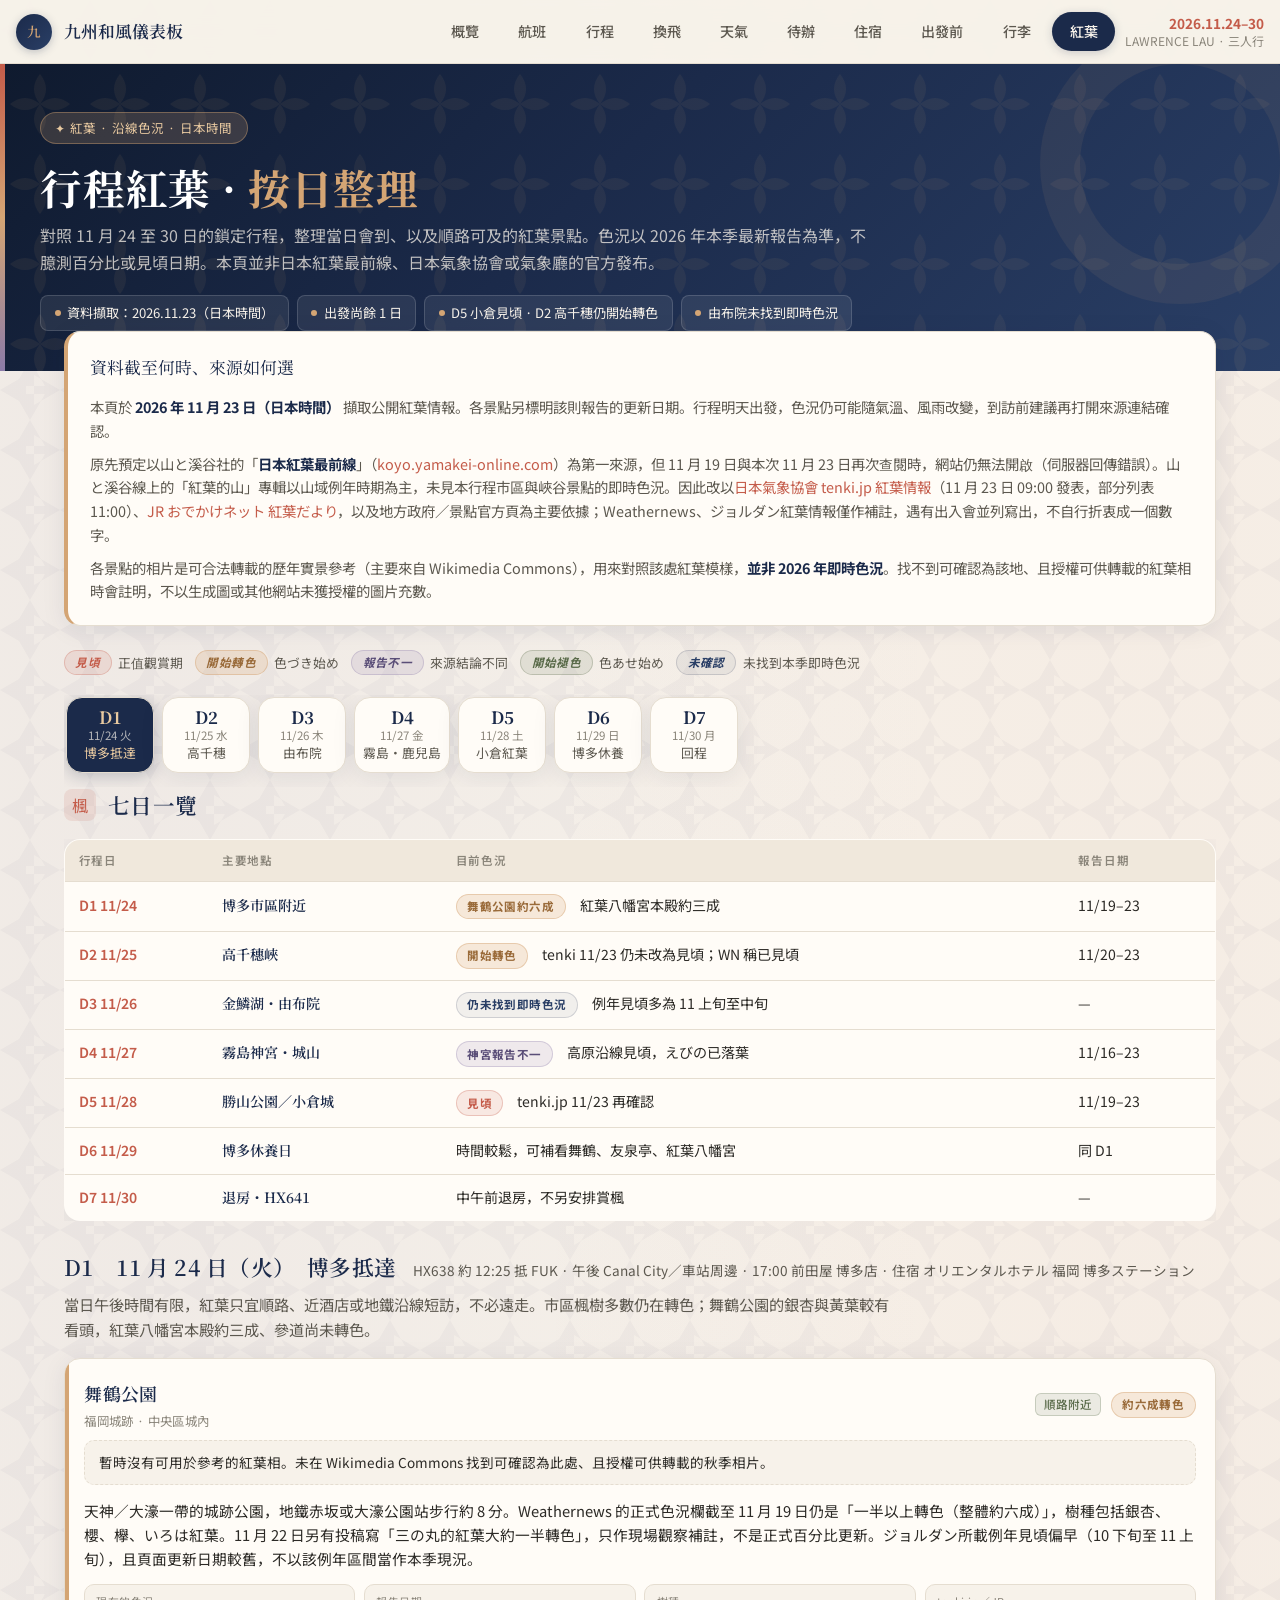
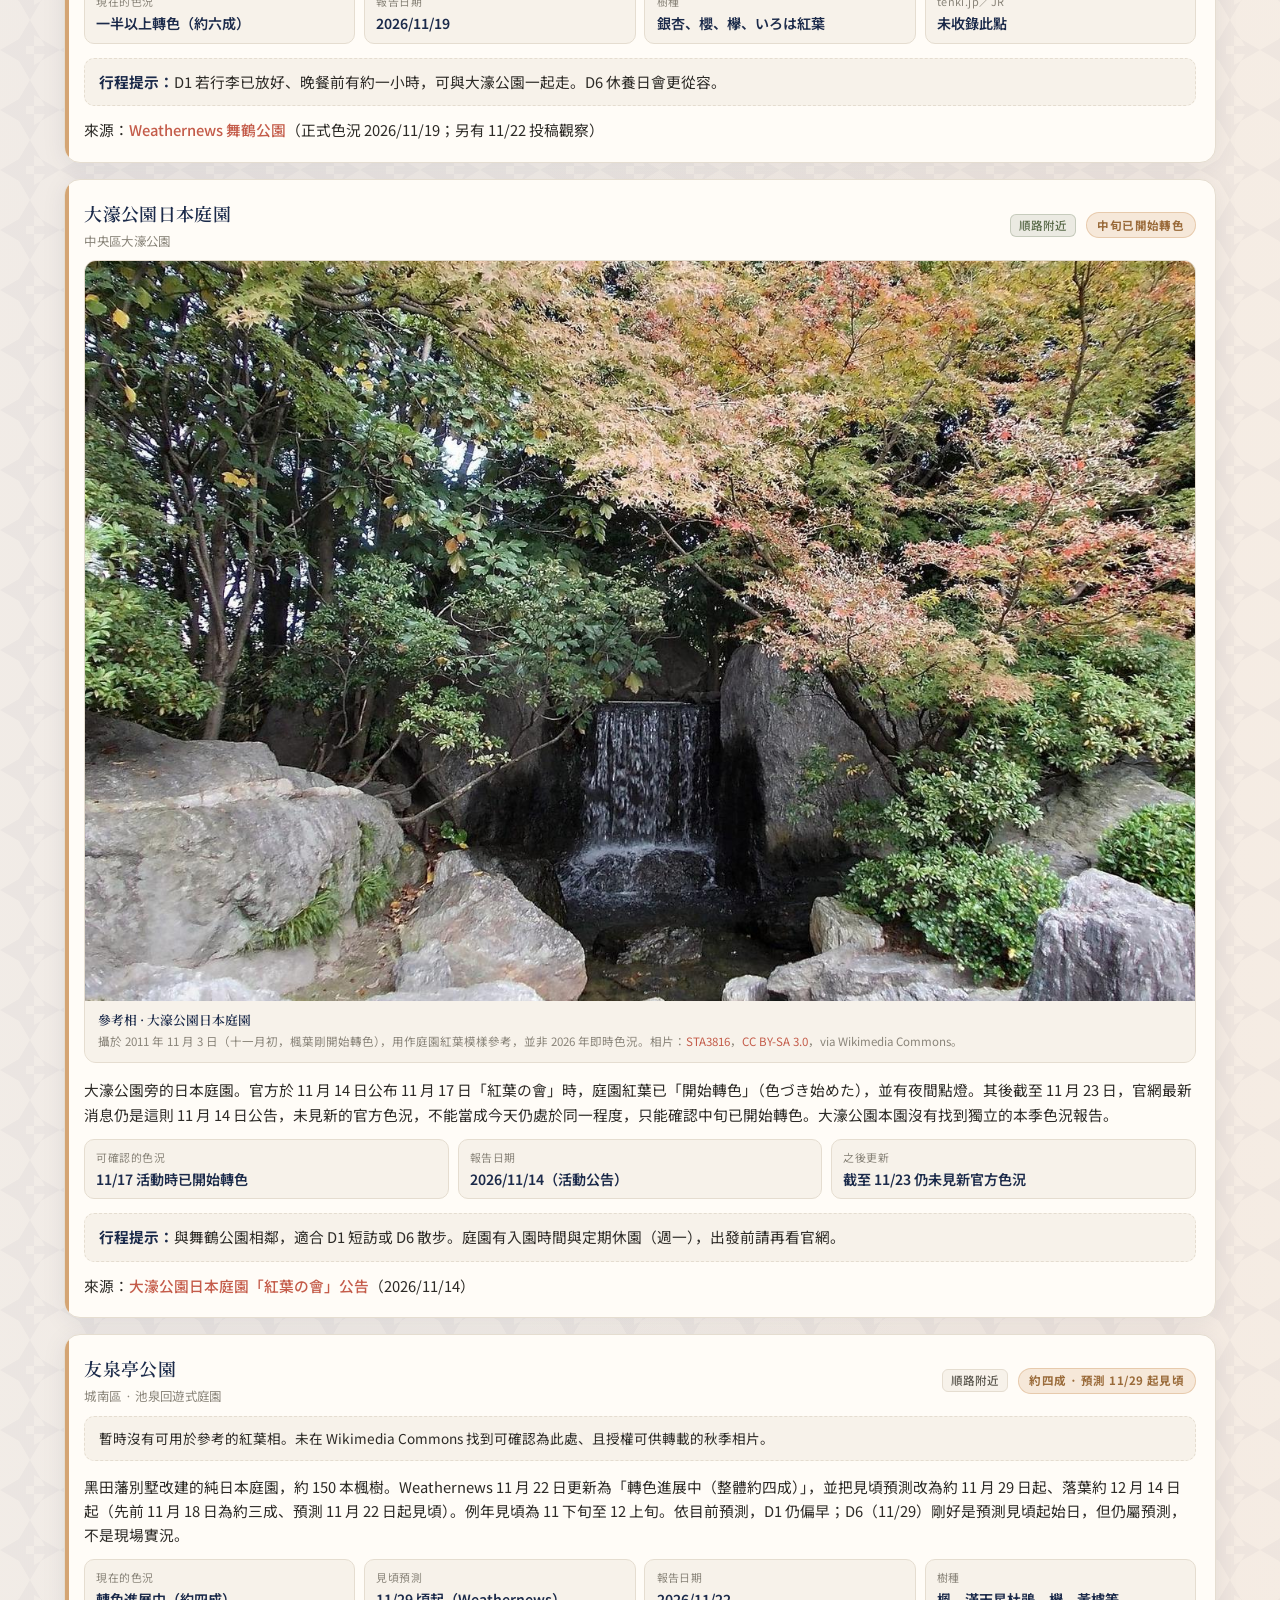
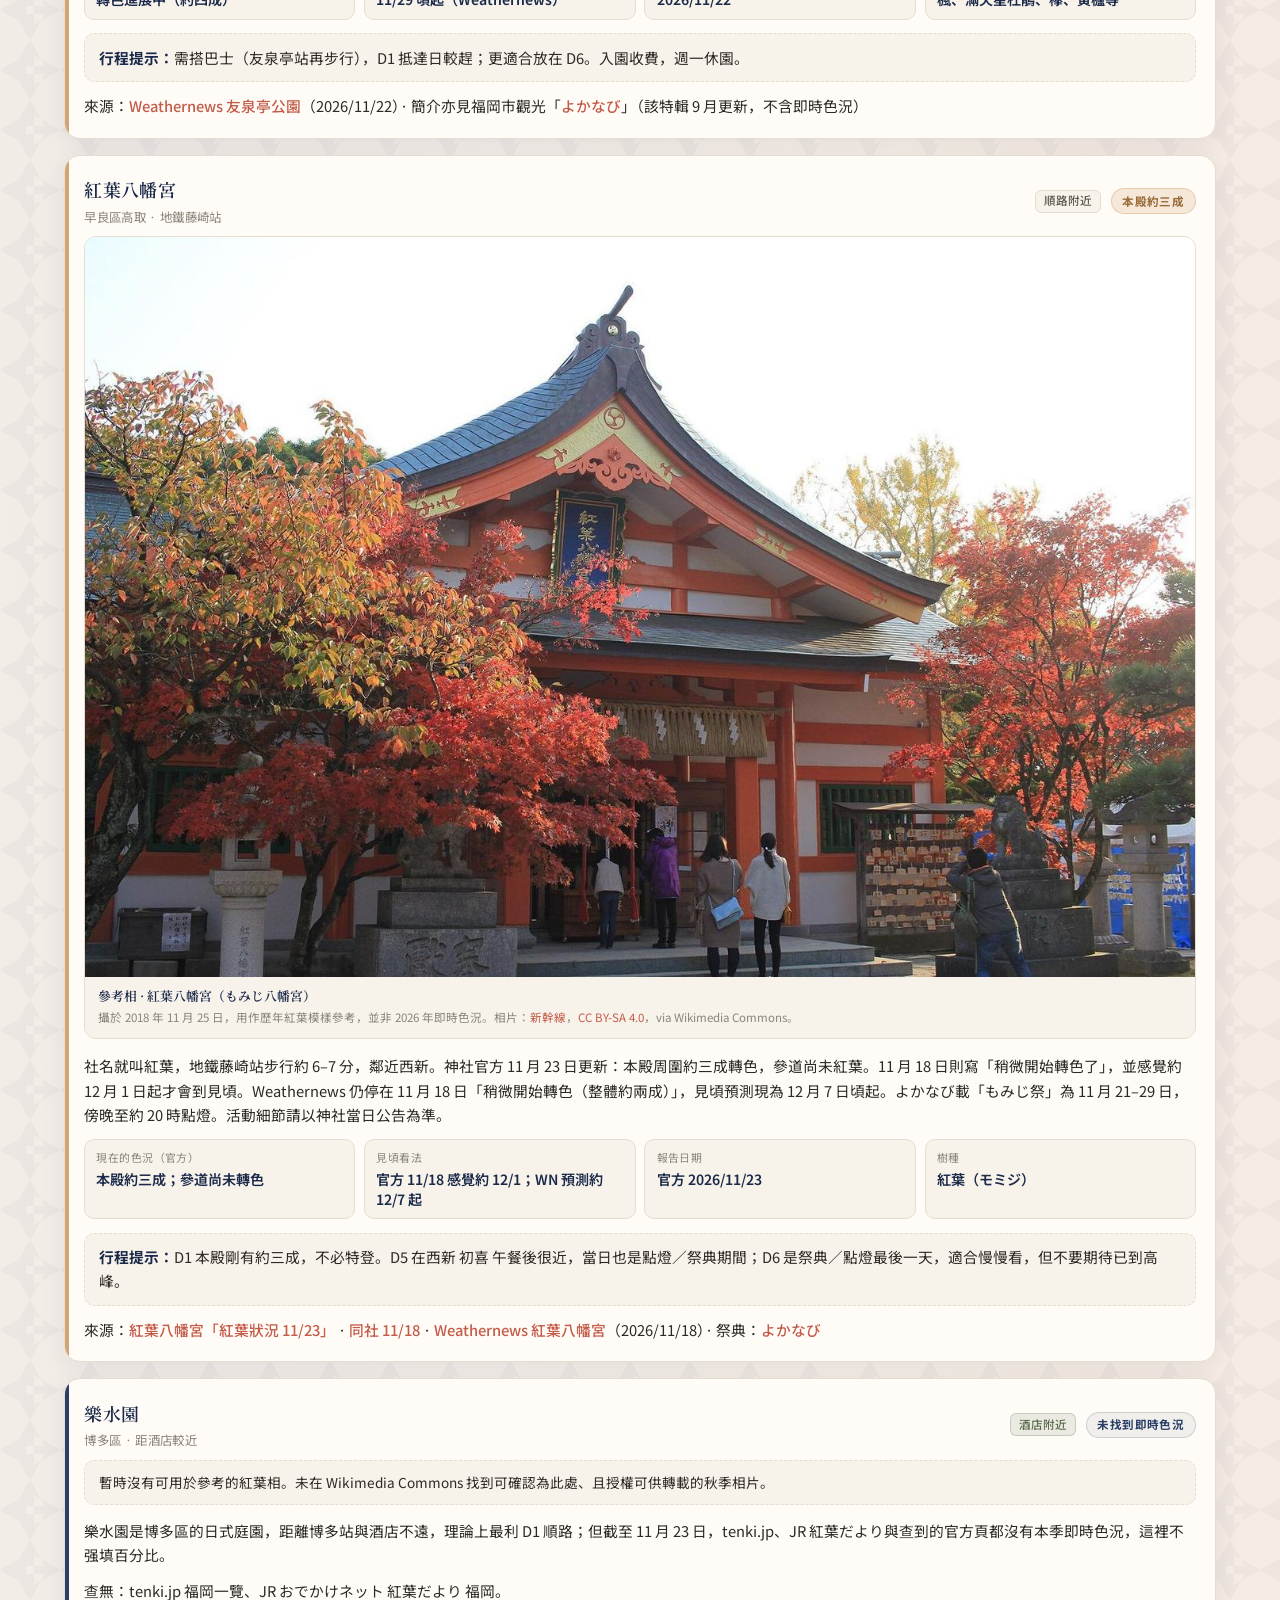
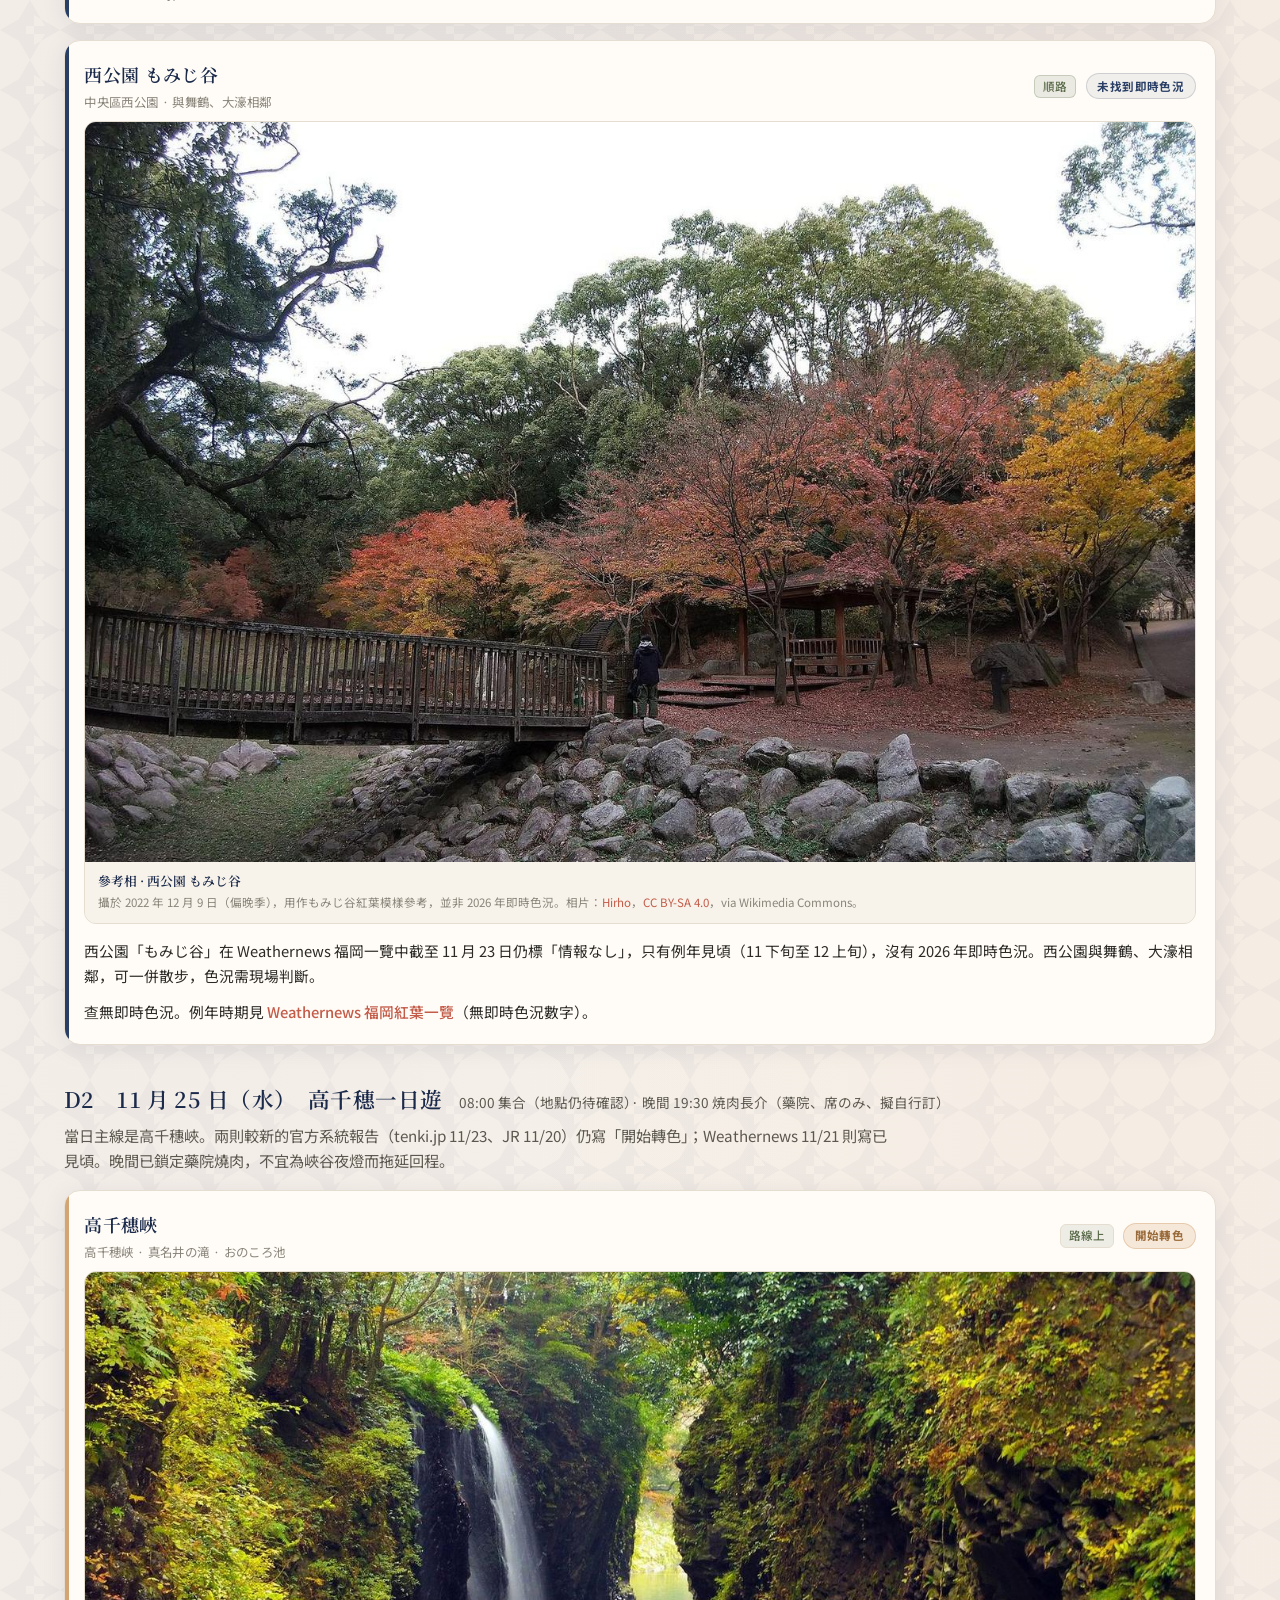
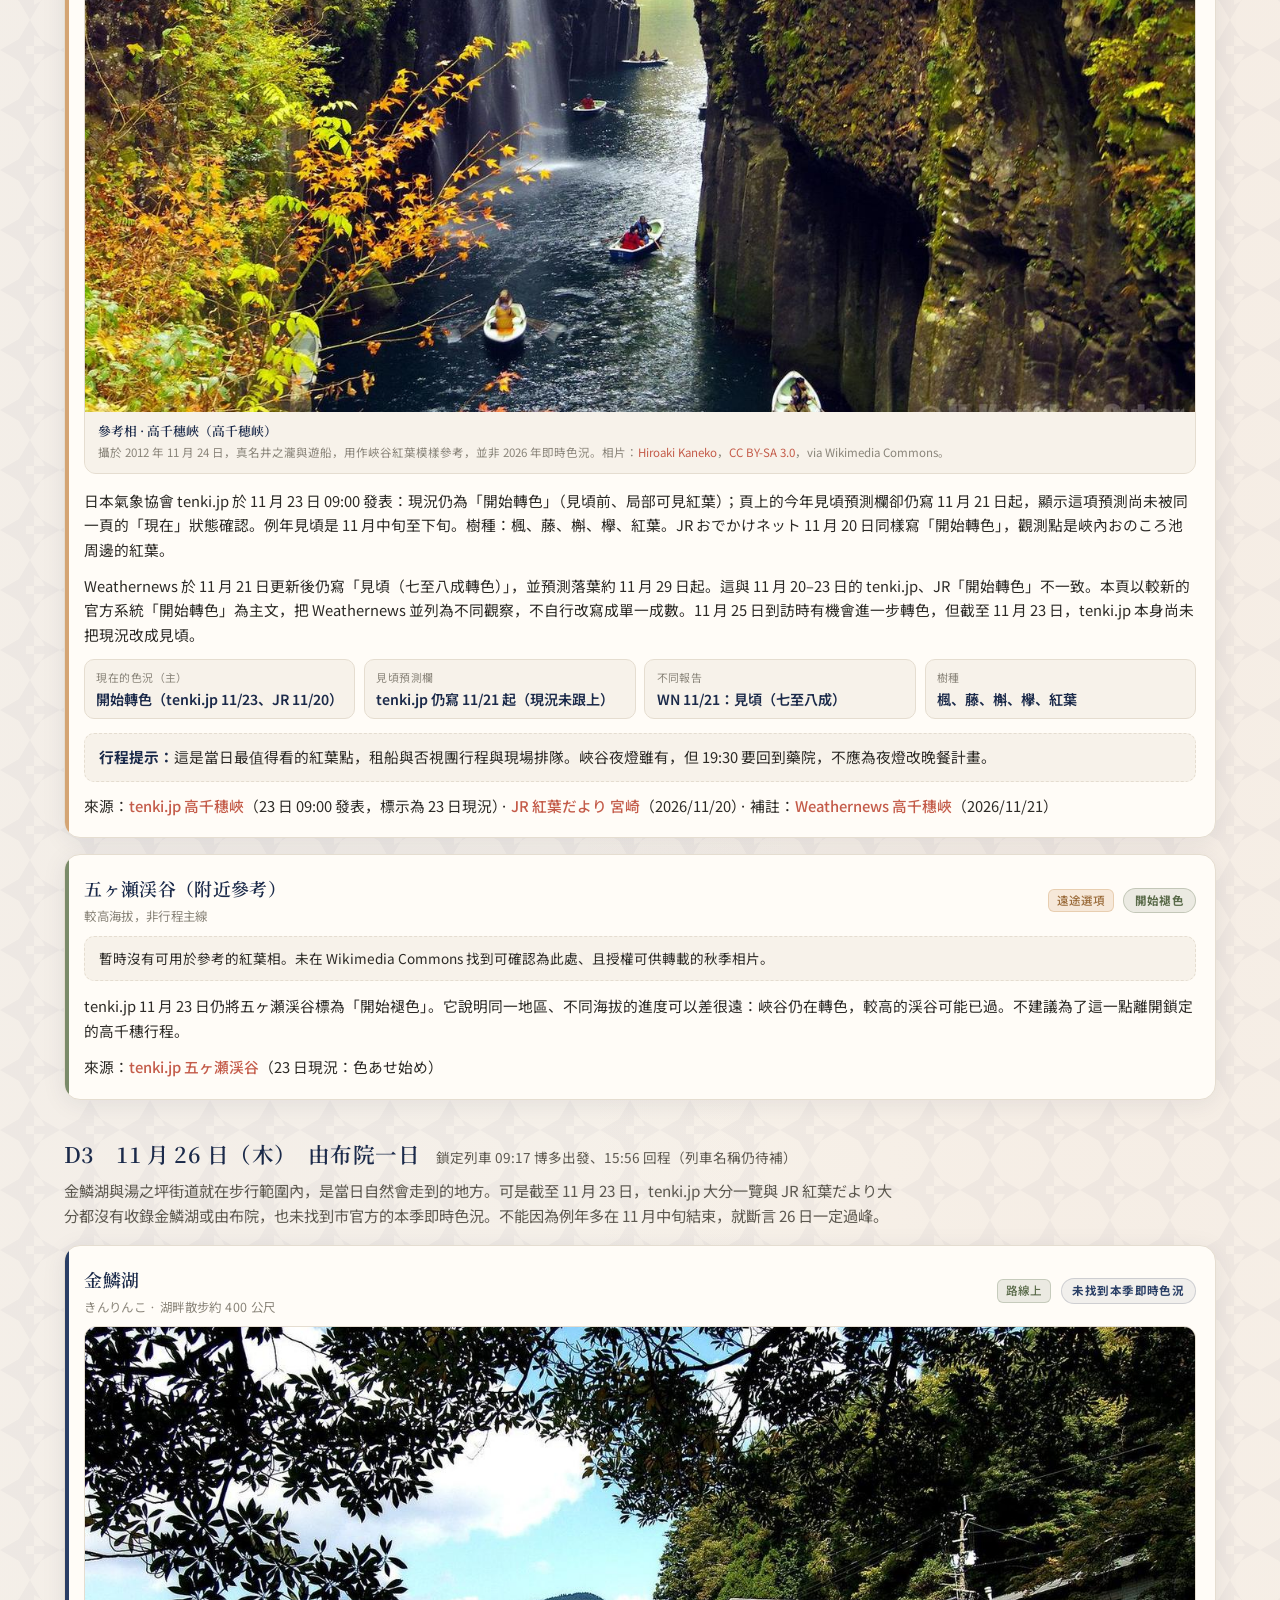
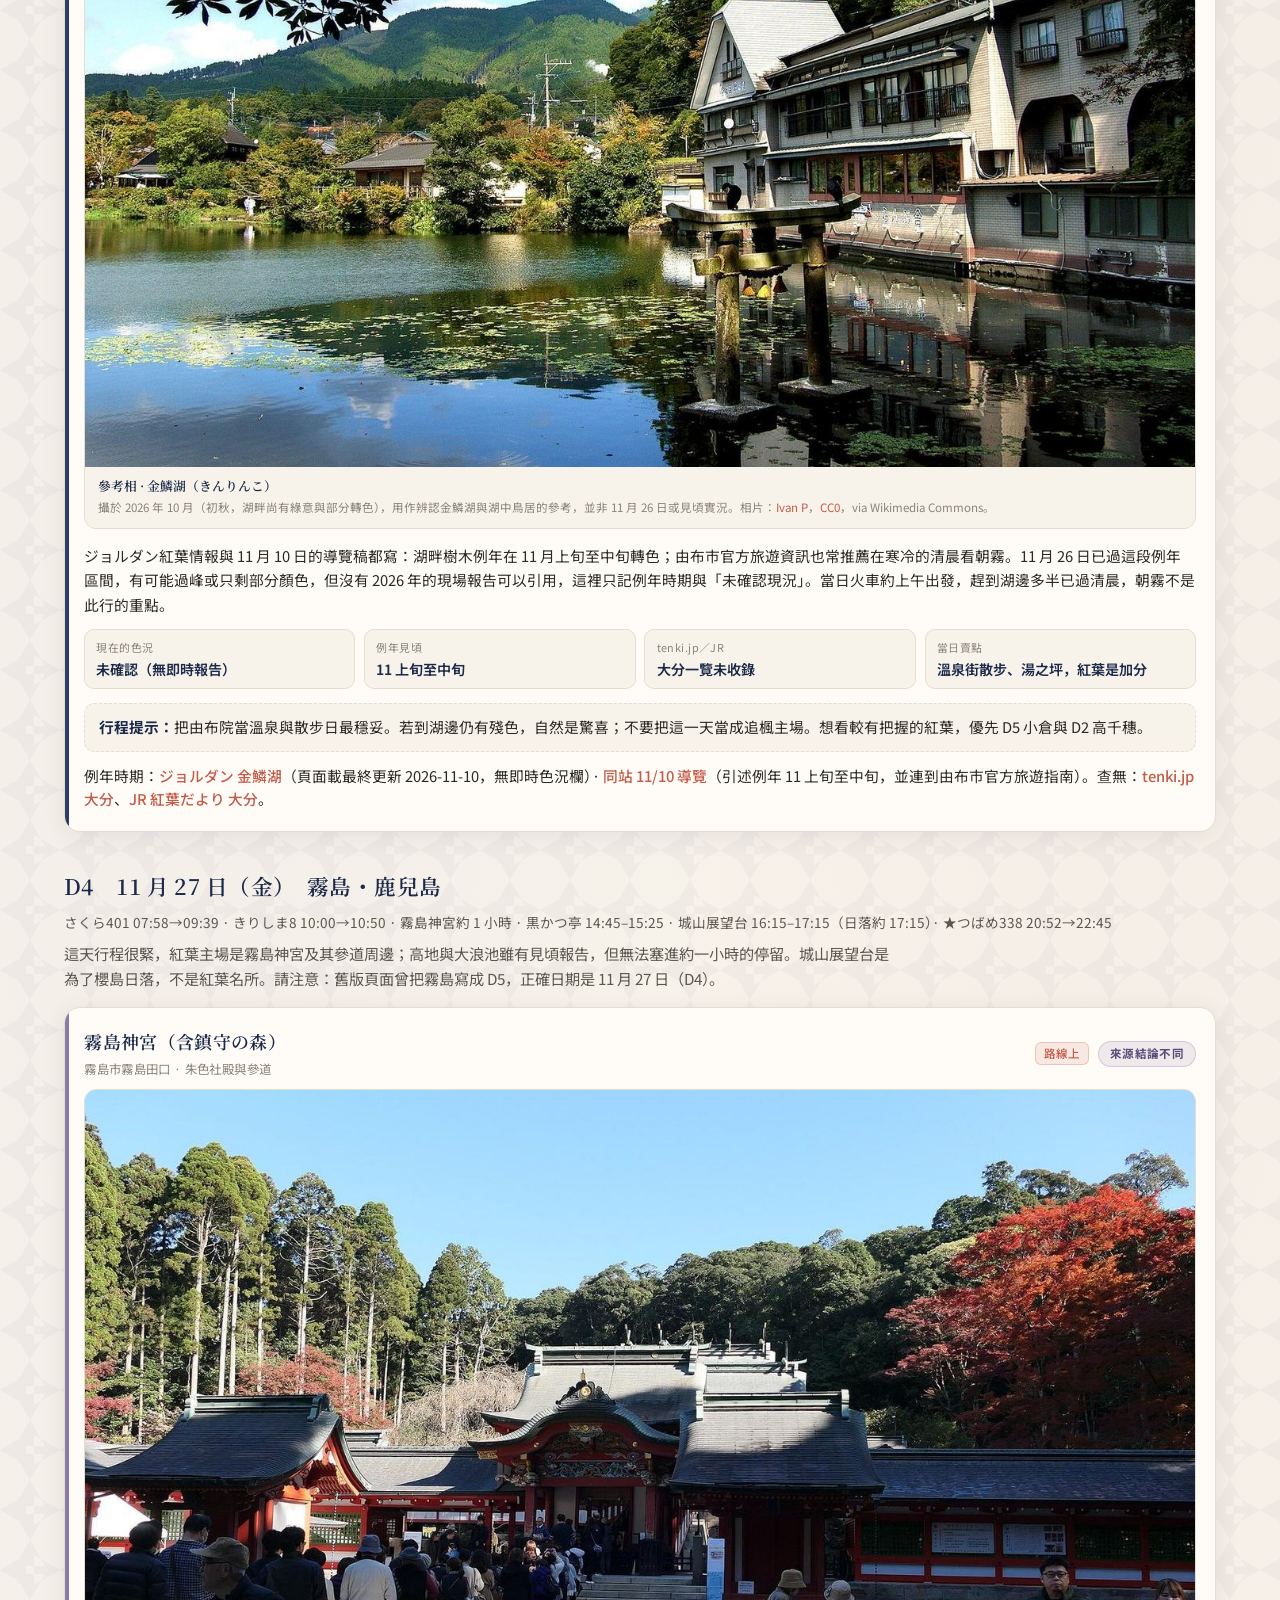
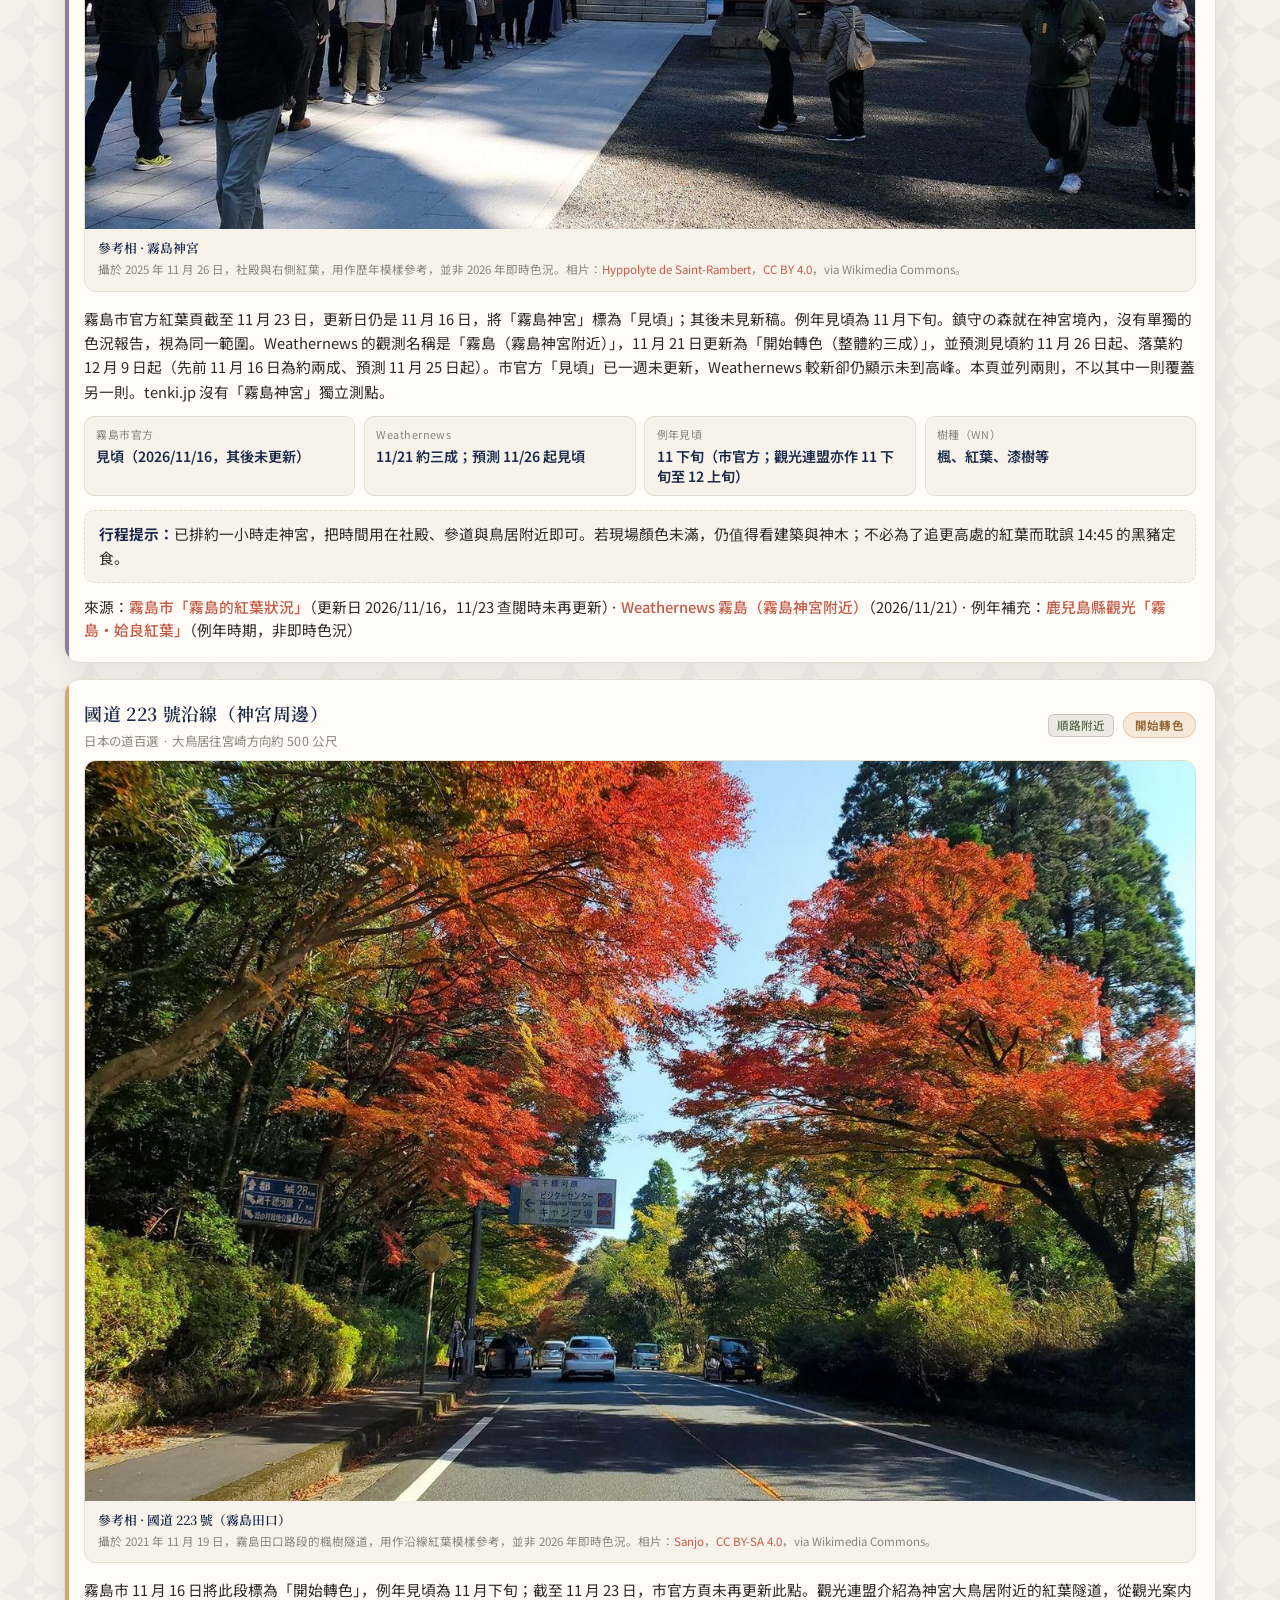
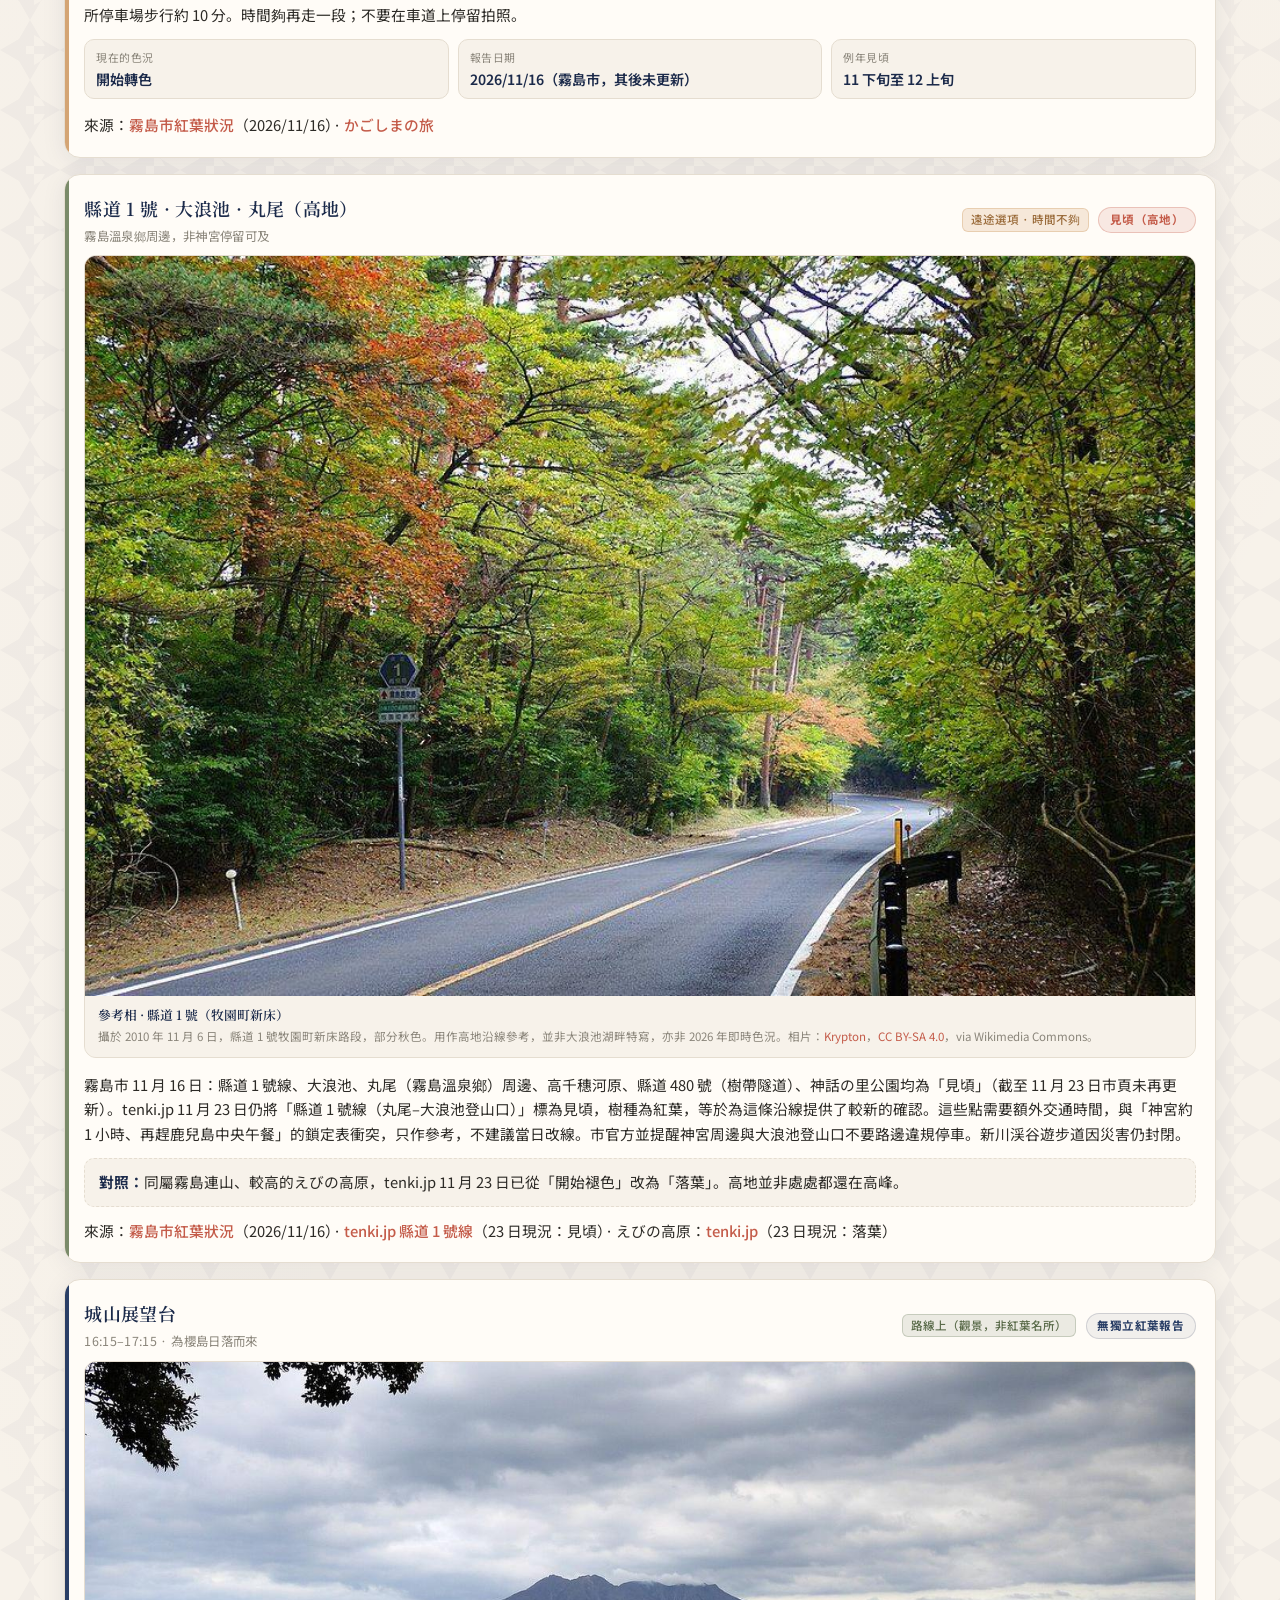
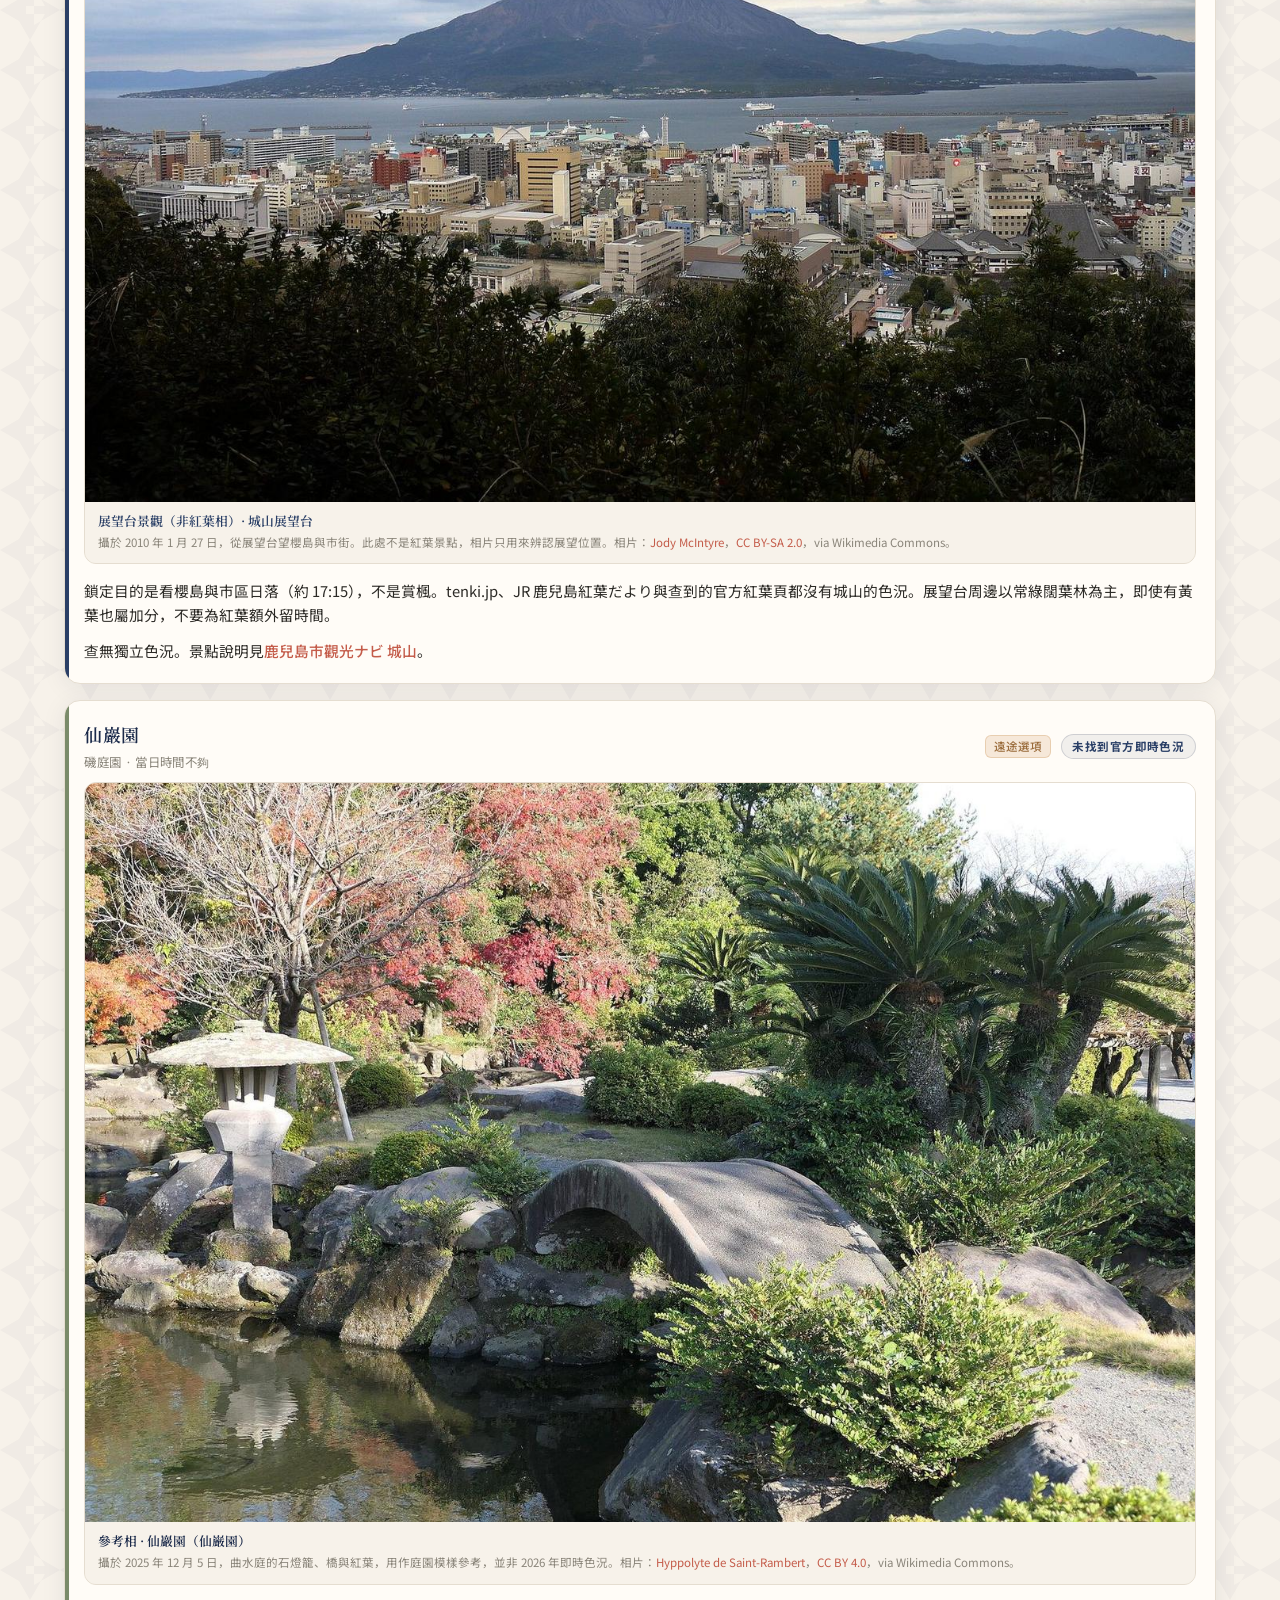
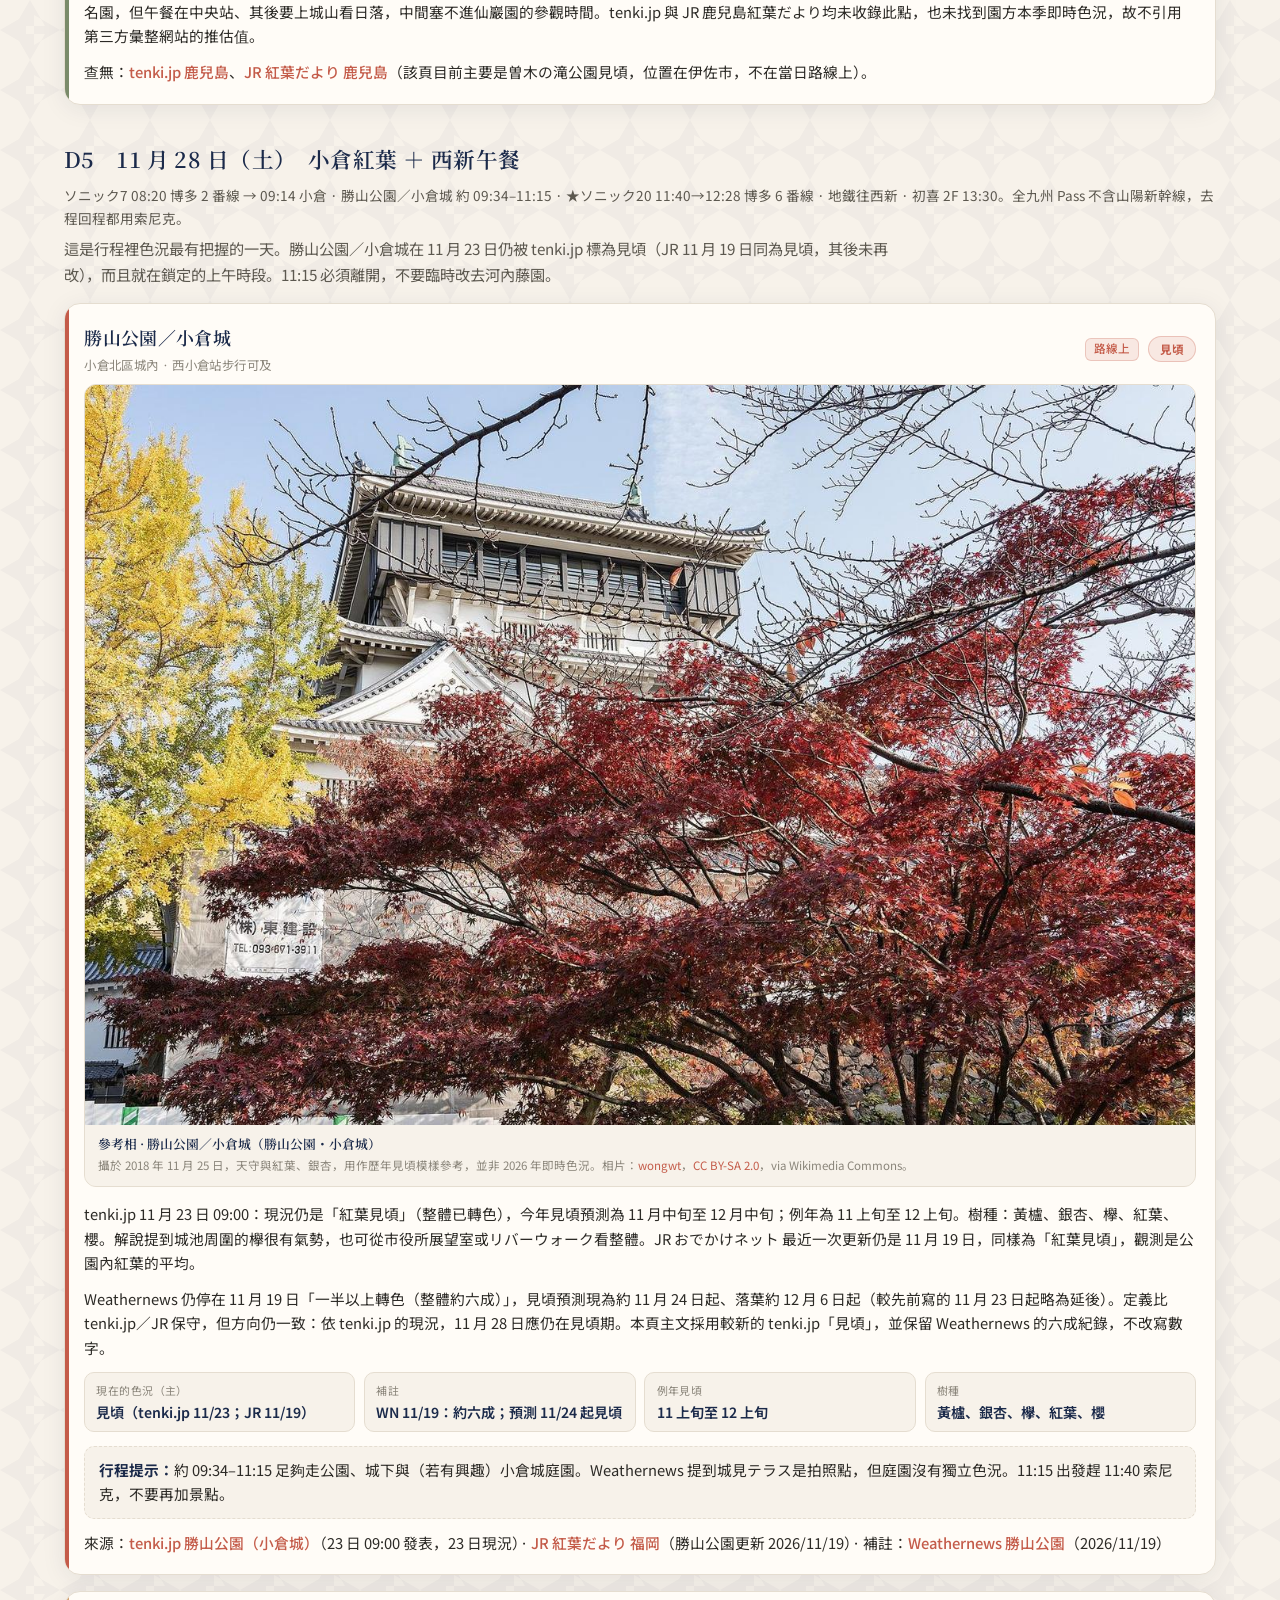
==== commit 51275922: "Add a 換飛 page for JR Pass exchange and reserved seats Document already-verified All-Kyushu Pass exch" ====
--- a/koyo/index.html
+++ b/koyo/index.html
@@ -22,6 +22,7 @@
     <a class="nav-tab" href="../index.html#home">概覽</a>
     <a class="nav-tab" href="../index.html#flights">航班</a>
     <a class="nav-tab" href="../index.html#itinerary">行程</a>
+    <a class="nav-tab" href="../tickets.html">換飛</a>
     <a class="nav-tab" href="../weather.html">天氣</a>
     <a class="nav-tab" href="../index.html#todos">待辦</a>
     <a class="nav-tab" href="../index.html#hotel">住宿</a>
@@ -584,7 +585,7 @@
 <footer class="site-foot">
   <div class="seal">九</div>
   <p>九州自由行 · LAWRENCE LAU 與父母 · 2026.11.24–30</p>
-  <p><a href="../index.html">返回行程儀表板</a> · <a href="../weather.html">行程天氣</a></p>
+  <p><a href="../index.html">返回行程儀表板</a> · <a href="../tickets.html">換飛</a> · <a href="../weather.html">行程天氣</a></p>
 </footer>
 <script>
 (function () {
--- a/styles.css
+++ b/styles.css
@@ -1029,6 +1029,130 @@
   color: var(--ink-faint);
   line-height: 1.6;
 }
+
+
+/* ----- Tickets / 換飛 page ----- */
+.ticket-jump {
+  display: flex;
+  flex-wrap: wrap;
+  gap: .45rem;
+  margin: 1.35rem 0 1.6rem;
+}
+.ticket-jump a {
+  display: inline-block;
+  padding: .35rem .85rem;
+  border-radius: 999px;
+  border: 1px solid var(--line);
+  background: var(--washi-card);
+  color: var(--indigo);
+  font-size: .82rem;
+  font-weight: 500;
+  box-shadow: var(--shadow);
+}
+.ticket-jump a:hover {
+  background: var(--washi-warm);
+  color: var(--indigo);
+}
+.ticket-notices { margin-top: 0; }
+.ticket-lead,
+.ticket-caption {
+  font-size: .92rem;
+  color: var(--ink-muted);
+  margin: 0 0 .85rem;
+  line-height: 1.65;
+}
+.ticket-caption {
+  font-size: .78rem;
+  color: var(--ink-faint);
+  margin: .7rem 0 0;
+}
+.ticket-prose p + p { margin-top: .7rem; }
+.ticket-links {
+  list-style: none;
+  margin: 0;
+  padding: 0;
+}
+.ticket-links li + li { margin-top: .45rem; }
+.ticket-links a { font-weight: 600; }
+.ticket-table-wrap {
+  overflow-x: auto;
+  -webkit-overflow-scrolling: touch;
+  margin-bottom: .4rem;
+  border-radius: var(--radius);
+  box-shadow: var(--shadow);
+}
+.ticket-table {
+  width: 100%;
+  border-collapse: collapse;
+  font-size: .88rem;
+  background: var(--washi-card);
+  border: 1px solid var(--line);
+  border-radius: var(--radius);
+}
+.ticket-table caption {
+  caption-side: top;
+  text-align: left;
+  font-family: "Noto Serif JP", serif;
+  font-size: .92rem;
+  font-weight: 600;
+  color: var(--indigo);
+  margin: 0 0 .55rem;
+}
+.ticket-table th,
+.ticket-table td {
+  text-align: left;
+  padding: .7rem .85rem;
+  border-bottom: 1px solid var(--line);
+  vertical-align: top;
+}
+.ticket-table th {
+  font-size: .72rem;
+  letter-spacing: .06em;
+  color: var(--ink-faint);
+  font-weight: 600;
+  background: var(--washi-warm);
+  white-space: nowrap;
+}
+.ticket-table tr:last-child td { border-bottom: none; }
+.ticket-table .place {
+  font-family: "Noto Serif JP", serif;
+  color: var(--indigo);
+  font-weight: 600;
+  white-space: nowrap;
+}
+.ticket-table .train-no {
+  display: block;
+  margin-top: .15rem;
+  font-family: "Noto Sans JP", sans-serif;
+  font-size: .72rem;
+  font-weight: 500;
+  color: var(--ink-faint);
+  letter-spacing: .04em;
+}
+.ticket-table-wrap.is-must .ticket-table {
+  border-color: rgba(196, 92, 74, .28);
+}
+.ticket-table-wrap.is-must th {
+  background: rgba(196, 92, 74, .10);
+  color: var(--vermillion);
+}
+.ticket-table-wrap.is-must caption { color: var(--vermillion); }
+.ticket-table-wrap.is-recommend .ticket-table {
+  border-color: rgba(212, 165, 116, .45);
+}
+.ticket-table-wrap.is-recommend th {
+  background: rgba(212, 165, 116, .18);
+  color: #9A6B3A;
+}
+.ticket-table-wrap.is-recommend caption { color: #9A6B3A; }
+.ticket-table-wrap.is-backup .ticket-table {
+  border-color: rgba(90, 107, 74, .28);
+}
+.ticket-table-wrap.is-backup th {
+  background: rgba(90, 107, 74, .10);
+  color: var(--moss);
+}
+.ticket-table-wrap.is-backup caption { color: var(--moss); }
 
 /* ----- Responsive ----- */
 @media (max-width: 900px) {
@@ -1064,6 +1188,8 @@
   .hero { padding: 2.2rem 1.15rem 2rem; }
   .wrap { padding: 0 1.05rem 2.5rem; }
   .tl { grid-template-columns: 3.8rem 18px 1fr; }
+  .ticket-table th,
+  .ticket-table td { padding: .6rem .65rem; }
 }
 
 @media (min-width: 1100px) {
